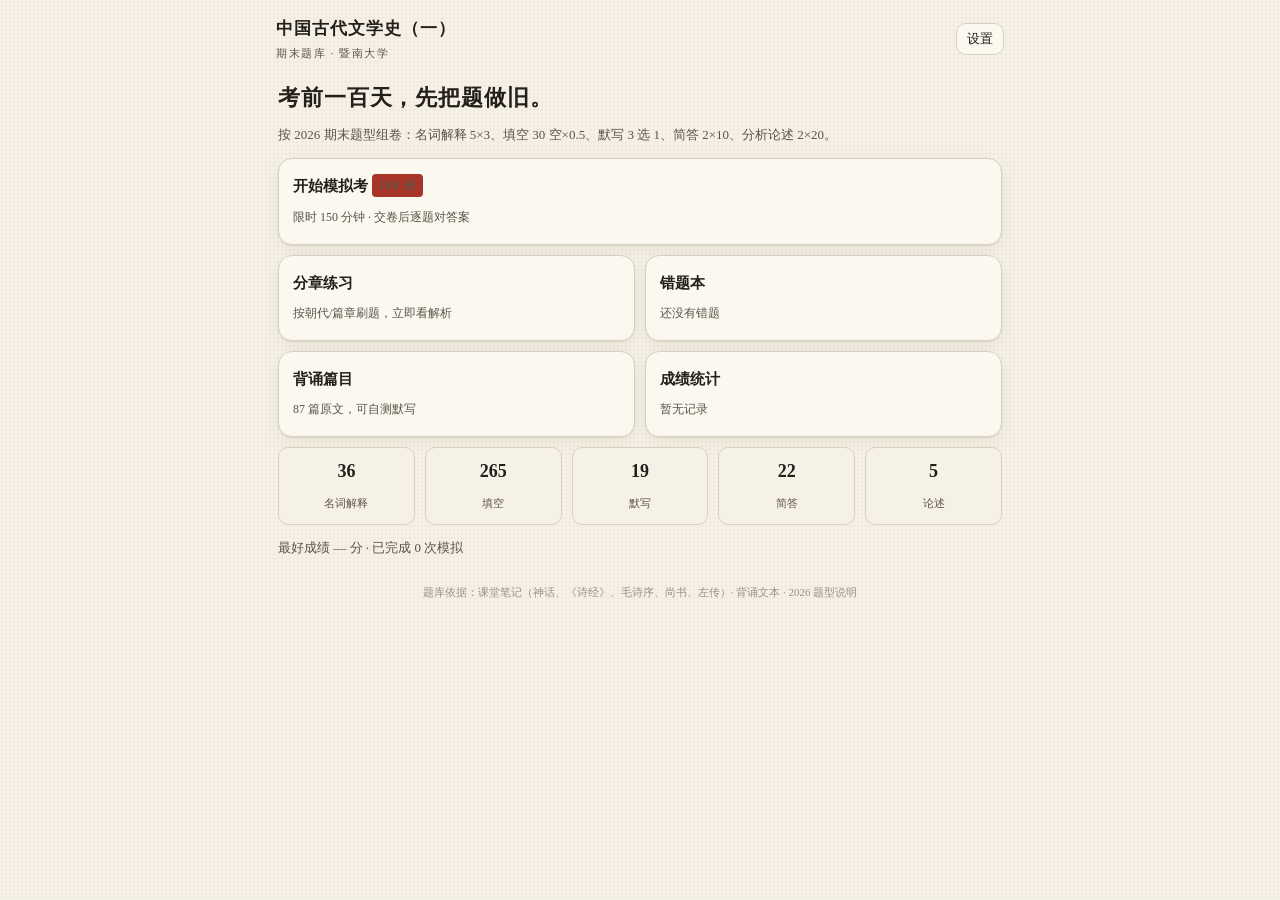
==== 单文件版.html @ 89b0d922 "题库上线：中国古代文学史（一）期末题库静态站点" ====
<!doctype html>
<html lang="zh-CN">
<head>
<meta charset="utf-8">
<meta name="viewport" content="width=device-width,initial-scale=1,viewport-fit=cover">
<title>中国古代文学史（一）· 题库（单文件版）</title>
<meta name="theme-color" content="#f6f1e6">
<meta name="description" content="中国古代文学史（一）期末模拟题库：按题型组卷、自动判分、错题本、背诵篇目。">
<style>
:root{
  --paper:#f6f1e6;
  --paper2:#fbf8f0;
  --ink:#241f1a;
  --ink2:#5b5348;
  --line:#d9cfbd;
  --red:#a8352a;
  --red2:#c9503f;
  --green:#3f6b52;
  --blue:#38566e;
  --gold:#8a6a2f;
  --shadow:0 1px 2px rgba(60,45,20,.08),0 6px 18px rgba(60,45,20,.06);
  --r:14px;
}
*{box-sizing:border-box;-webkit-tap-highlight-color:transparent}
html,body{margin:0;padding:0}
body{
  background:var(--paper);
  color:var(--ink);
  font:16px/1.75 "Noto Serif SC","Songti SC","Source Han Serif SC",STSong,SimSun,serif;
  padding-bottom:env(safe-area-inset-bottom);
}
body::before{
  content:"";position:fixed;inset:0;pointer-events:none;z-index:0;
  background-image:radial-gradient(rgba(120,95,60,.05) 1px,transparent 1px);
  background-size:4px 4px;
}
#app{position:relative;z-index:1;max-width:760px;margin:0 auto;padding:0 14px 40px}
a{color:var(--blue)}
button{font-family:inherit}

/* header */
.top{display:flex;align-items:center;gap:10px;padding:14px 2px 8px}
.brand{font-size:17px;font-weight:700;letter-spacing:.06em}
.brand small{display:block;font-weight:400;font-size:11px;color:var(--ink2);letter-spacing:.14em}
.top .sp{flex:1}
.iconbtn{border:1px solid var(--line);background:var(--paper2);color:var(--ink);border-radius:10px;padding:6px 10px;font-size:13px;cursor:pointer}

/* cards */
.card{background:var(--paper2);border:1px solid var(--line);border-radius:var(--r);padding:16px;margin:12px 0;box-shadow:var(--shadow)}
.card h3{margin:0 0 8px;font-size:15px;letter-spacing:.04em}
.muted{color:var(--ink2);font-size:13px}
.tiny{font-size:12px;color:var(--ink2)}
.seal{display:inline-block;background:var(--red);color:#fff;border-radius:4px;padding:1px 6px;font-size:11px;letter-spacing:.1em;vertical-align:2px}

/* home */
.hero{padding:8px 4px 2px}
.hero h1{font-size:22px;margin:0 0 6px;letter-spacing:.04em}
.hero p{margin:0;color:var(--ink2);font-size:13px}
.grid{display:grid;grid-template-columns:1fr 1fr;gap:10px;margin-top:12px}
.tile{background:var(--paper2);border:1px solid var(--line);border-radius:var(--r);padding:14px;cursor:pointer;box-shadow:var(--shadow);transition:transform .12s}
.tile:active{transform:scale(.98)}
.tile b{display:block;font-size:15px;margin-bottom:2px}
.tile span{font-size:12px;color:var(--ink2)}
.tile.wide{grid-column:1/-1}
.tile .big{font-size:22px;color:var(--red);font-weight:700}
.statrow{display:flex;gap:10px;margin-top:10px}
.statrow>div{flex:1;background:var(--paper);border:1px solid var(--line);border-radius:10px;padding:8px;text-align:center}
.statrow b{display:block;font-size:18px}
.statrow span{font-size:11px;color:var(--ink2)}

/* exam */
.exambar{position:sticky;top:0;z-index:20;background:rgba(246,241,230,.94);backdrop-filter:blur(6px);border-bottom:1px solid var(--line);margin:0 -14px 10px;padding:8px 14px}
.exambar .row{display:flex;align-items:center;gap:10px}
.timer{font-variant-numeric:tabular-nums;font-weight:700;color:var(--red)}
.timer.warn{animation:blink 1s infinite}
@keyframes blink{50%{opacity:.35}}
.progress{height:4px;background:var(--line);border-radius:4px;overflow:hidden;margin-top:8px}
.progress i{display:block;height:100%;background:var(--red);width:0;transition:width .3s}
.section{margin:18px 0 6px;border-top:2px solid var(--ink);padding-top:10px}
.section h2{font-size:16px;margin:0 0 2px;letter-spacing:.06em}
.section .rule{font-size:12px;color:var(--ink2)}

.q{background:var(--paper2);border:1px solid var(--line);border-radius:12px;padding:14px;margin:10px 0}
.q .qh{display:flex;gap:8px;align-items:baseline;margin-bottom:6px}
.q .no{font-weight:700;color:var(--red);font-size:13px;white-space:nowrap}
.q .stem{font-size:15px;line-height:1.9}
.q .stem p{margin:.2em 0}
input.blank{
  border:none;border-bottom:1.5px solid var(--red);background:transparent;font:inherit;
  width:7em;text-align:center;color:var(--ink);padding:0 2px;margin:0 2px;outline:none;
}
input.blank:focus{background:#fff6f2}
textarea.ans{
  width:100%;min-height:90px;border:1px solid var(--line);border-radius:10px;background:#fff;
  font:inherit;line-height:1.9;padding:10px;resize:vertical;outline:none;
}
textarea.ans:focus{border-color:var(--red)}
textarea.ans.short{min-height:56px}
.actions{display:flex;gap:8px;flex-wrap:wrap;margin-top:8px}
.btn{border:1px solid var(--line);background:var(--paper);color:var(--ink);border-radius:10px;padding:9px 14px;font-size:14px;cursor:pointer}
.btn.primary{background:var(--red);border-color:var(--red);color:#fff}
.btn.ghost{background:transparent}
.btn.small{padding:5px 10px;font-size:12.5px}
.btn:disabled{opacity:.5}
.chips{display:flex;gap:6px;flex-wrap:wrap;margin:6px 0}
.chip{border:1px solid var(--line);border-radius:20px;padding:4px 12px;font-size:13px;background:var(--paper);cursor:pointer}
.chip.on{background:var(--ink);color:var(--paper);border-color:var(--ink)}

/* feedback */
.fb{margin-top:10px;border-radius:10px;padding:10px 12px;font-size:14px;line-height:1.8}
.fb.ok{background:#eef5ee;border:1px solid #bcd4c2}
.fb.bad{background:#fbeeea;border:1px solid #e5bdb1}
.fb.info{background:#eef2f6;border:1px solid #c4d2dc}
.fb b{letter-spacing:.02em}
.diff{line-height:2;word-break:break-all}
.diff .ok{color:var(--green)}
.diff .wrong{color:#fff;background:var(--red);border-radius:3px;padding:0 2px}
.diff .miss{color:var(--red);text-decoration:underline wavy}
.diff .extra{color:var(--blue);text-decoration:line-through}
.points{list-style:none;padding:0;margin:6px 0}
.points li{display:flex;gap:8px;align-items:flex-start;padding:6px 0;border-top:1px dashed var(--line);font-size:14px}
.points li:first-child{border-top:none}
.points input{margin-top:7px;width:18px;height:18px;accent-color:var(--red)}
.points .w{margin-left:auto;color:var(--ink2);font-size:12px;white-space:nowrap}
.answer{border-left:3px solid var(--gold);background:#fdfaf2;padding:8px 12px;margin:8px 0;font-size:14px;line-height:1.9;white-space:pre-wrap}
details summary{cursor:pointer;font-size:13px;color:var(--blue);margin:6px 0}
details[open] summary{margin-bottom:4px}

/* punctuation */
.material{font-size:17px;line-height:2.4;letter-spacing:.02em}
.material .clause{white-space:pre-wrap}
.punct{
  display:inline-block;min-width:1.2em;border-bottom:1.5px solid var(--red);
  text-align:center;color:var(--red);font-weight:700;cursor:pointer;margin:0 1px;
}
.punct.empty{border-bottom-style:dashed;color:#c9bfae}
.pal{display:flex;gap:4px;flex-wrap:wrap;margin:4px 0 10px}
.pal button{border:1px solid var(--line);background:#fff;border-radius:6px;padding:3px 8px;font-size:14px;cursor:pointer}

/* result */
.score{text-align:center;padding:10px 0 4px}
.score b{font-size:44px;color:var(--red);line-height:1}
.score span{color:var(--ink2);font-size:13px}
table.bt{width:100%;border-collapse:collapse;font-size:13.5px;margin-top:6px}
table.bt th,table.bt td{padding:6px 4px;border-bottom:1px solid var(--line);text-align:left}
table.bt th{color:var(--ink2);font-weight:400;font-size:12px}
.badge{display:inline-block;border-radius:4px;padding:0 5px;font-size:11px;border:1px solid currentColor}
.badge.g{color:var(--green)}
.badge.r{color:var(--red)}
.badge.y{color:var(--gold)}

/* texts */
.search{width:100%;border:1px solid var(--line);border-radius:10px;padding:9px 12px;font:inherit;background:#fff;outline:none}
.titem{border-bottom:1px solid var(--line);padding:10px 2px;cursor:pointer}
.titem b{font-size:15px}
.titem .meta{font-size:12px;color:var(--ink2);margin-left:6px}
.tbody{white-space:pre-wrap;font-size:15px;line-height:2;padding:6px 2px 12px;color:var(--ink)}

/* misc */
.empty{text-align:center;color:var(--ink2);padding:40px 0;font-size:14px}
.foot{text-align:center;font-size:11px;color:#9a9080;padding:22px 0 8px}
.bar{display:flex;gap:8px;flex-wrap:wrap;align-items:center}
.bar .sp{flex:1}
select{font:inherit;padding:6px 8px;border-radius:8px;border:1px solid var(--line);background:#fff}
.toast{position:fixed;left:50%;bottom:24px;transform:translateX(-50%);background:rgba(36,31,26,.92);color:#fff;padding:10px 16px;border-radius:22px;font-size:13px;z-index:99;opacity:0;transition:opacity .2s;pointer-events:none}
.toast.on{opacity:1}
@media (max-width:420px){
  .grid{grid-template-columns:1fr 1fr}
  .score b{font-size:38px}
}

</style>
</head>
<body>
<div id="app"></div>
<div id="toast" class="toast"></div>
<script>
/* data/t2s.js */
window.T2S_PAIRS = '丟丢丣卯並并乗乘乹干乾干亁干亂乱亙亘亝斋亞亚亱夜亷廉亾亡佇伫佈布佔占併并來来侖仑侶侣侷局俁俣係系俔伣俠侠俥伡俬私俻备倀伥倆俩倈俫倉仓個个倐倏們们倖幸倣仿倫伦倲㑈倸睬偉伟偑㐽側侧偵侦偽伪傌㐷傑杰傖伧傘伞備备傚效傢家傭佣傯偬傳传傴伛債债傷伤傾倾僂偻僅仅僉佥僊仙働动僑侨僕仆僞伪僥侥僨偾僱雇價价儀仪儁俊儂侬億亿儈侩儉俭儌侥儎傤儐傧儔俦儕侪儘尽償偿優优儲储儷俪儸㑩儺傩儻傥儼俨兇凶兌兑兎兔兒儿兗兖兠兜內内兩两冄冉冊册冐冒冑胄冪幂冺泯凈净凍冻凜凛凢凡凱凯凴凭別别刦劫刧劫刪删刼劫剄刭則则剉锉剋克剎刹剏创剗刬剙创剛刚剝剥剮剐剳札剴剀創创剷铲剹戮劃划劄札劇剧劉刘劊刽劌刿劍剑劏㓥劑剂劒剑劚㔉効效勁劲勅敕勌倦動动務务勛勋勝胜勞劳勢势勦剿勩勚勱劢勳勋勵励勸劝勻匀匟炕匭匦匯汇匱匮匲奁匳奁區区協协卹恤卻却卽即厀膝厙厍厠厕厤历厭厌厰厂厲厉厴厣參参叄叁叢丛吒咤吚咿吳吴吶呐呂吕呌叫呪咒咊和咼呙員员哶咩唄呗唕唣唘启唚吣唸念啎忤問问啑喋啓启啗啖啞哑啟启啢唡啣衔喎㖞喚唤喪丧喫吃喬乔單单喲哟嗁啼嗆呛嗇啬嗊唝嗎吗嗚呜嗩唢嗶哔嘆叹嘍喽嘑呼嘓啯嘔呕嘖啧嘗尝嘜唛嘠嘎嘩哗嘮唠嘯啸嘰叽嘵哓嘷嗥嘸呒嘽啴噁恶噉啖噓嘘噚㖊噝咝噠哒噥哝噦哕噯嗳噲哙噴喷噸吨噹当嚀咛嚇吓嚌哜嚐尝嚕噜嚙啮嚥咽嚦呖嚨咙嚮向嚲亸嚳喾嚴严嚶嘤囀啭囁嗫囂嚣囅冁囈呓囉啰囌苏囑嘱囓啮囙因囪囱圅函圇囵國国圍围園园圓圆圖图團团坿附垜垛垻坝埡垭埰采執执堅坚堊垩堖垴堝埚堯尧報报場场塊块塋茔塏垲塒埘塗涂塚冢塟葬塢坞塤埙塲场塵尘塹堑墊垫墖塔墜坠墮堕墰坛墳坟墶垯墻墙墾垦壇坛壋垱壎埙壓压壘垒壙圹壚垆壜坛壞坏壟垄壠垅壢坜壩坝壪塆壯壮壺壶壻婿壼壸壽寿夘卯夠够夢梦夥伙夾夹奐奂奧奥奩奁奪夺奬奖奮奋奼姹妝妆妬妒妳你妷侄姉姊姍姗姙妊姦奸姪侄姸妍娛娱婁娄婣姻婦妇婬淫婭娅媍妇媧娲媯妫媰㛀媼媪媽妈媿愧嫋袅嫗妪嫰嫩嫵妩嫺娴嫻娴嫿婳嬀妫嬃媭嬈娆嬋婵嬌娇嬙嫱嬝袅嬡嫒嬤嬷嬪嫔嬭奶嬰婴嬸婶嬾懒孃娘孋㛤孌娈孫孙學学孼孽孿孪宂冗宮宫寀采寃冤寑寝寢寝實实寧宁審审寫写寬宽寳宝寵宠寶宝尅克將将專专尋寻對对導导尒尔尙尚尟鲜尠鲜尷尴屆届屍尸屓屃屛屏屜屉屢屡層层屨屦屬属屭屃岅坂岡冈峝峒峯峰峴岘島岛峽峡崍崃崑昆崗岗崙仑崢峥崬岽嵐岚嵗岁嵾㟥嶁嵝嶃崭嶄崭嶇岖嶔嵚嶗崂嶠峤嶢峣嶧峄嶨峃嶮崄嶸嵘嶺岭嶼屿嶽岳巋岿巒峦巔巅巖岩巰巯巵卮巹卺帀匝帋纸帥帅師师帬裙帳帐帶带幀帧幃帏幇帮幑徽幓㡎幗帼幘帻幙幕幚帮幟帜幣币幫帮幬帱幹干幾几庫库庻庶庽寓廁厕廂厢廄厩廈厦廎庼廐厩廕荫廚厨廝厮廟庙廠厂廡庑廢废廣广廩廪廬庐廳厅廵巡廹迫廻回弒弑弔吊弳弪張张強强彆别彈弹彌弥彎弯彔录彙汇彞彝彠彟彥彦彫雕彲彨彿佛徃往後后徑径從从徠徕徧遍復复徵征徹彻怱匆怳恍恆恒恠怪恡吝恥耻悅悦悞悮悤匆悵怅悶闷悽凄惏婪惡恶惥恿惱恼惲恽惷蠢惻恻愛爱愜惬愨悫愴怆愷恺愽博愾忾慄栗態态慍愠慘惨慙惭慚惭慟恸慣惯慤悫慪怄慫怂慮虑慳悭慴慑慶庆慺㥪慼戚慽戚慾欲憂忧憇憩憊惫憍㤭憐怜憑凭憒愦憖慭憚惮憤愤憫悯憮怃憲宪憶忆懇恳應应懌怿懍懔懞蒙懟怼懣懑懤㤽懧㤖懨恹懲惩懶懒懷怀懸悬懺忏懼惧懾慑戀恋戇戆戔戋戞戛戧戗戩戬戰战戱戯戲戏戶户戹厄扞捍抝拗拋抛拚拼挩捝挱挲挵弄挾挟捄救捨舍捫扪捱挨捲卷掃扫掄抡掆㧏掗挜掙挣掛挂採采掽碰揀拣揑捏揚扬換换揫揪揮挥揯搄揷插揹背搆构搇揿搉榷損损搖摇搗捣搤扼搥捶搨拓搯掏搵揾搶抢搾榨摃扛摑掴摜掼摟搂摯挚摳抠摶抟摺折摻掺撈捞撏挦撐撑撓挠撝㧑撟挢撡操撣掸撥拨撦扯撫抚撲扑撳揿撻挞撾挝撿捡擁拥擄掳擇择擊击擋挡擓㧟擔担擕携據据擠挤擣捣擥㧛擧举擬拟擯摈擰拧擱搁擲掷擴扩擷撷擺摆擻擞擼撸擽㧰擾扰攄摅攆撵攏拢攔拦攖撄攙搀攛撺攜携攝摄攢攒攣挛攤摊攩挡攪搅攬揽攷考敂叩敍叙敎教敓敚敗败敘叙敵敌數数敺驱斂敛斃毙斆敩斕斓斬斩斷断於于旂旗旣既旤祸旹时旾春昇升昬昏時时晉晋晝昼暈晕暉晖暘旸暢畅暫暂暱昵曄晔曆历曇昙曉晓曏向曖暧曠旷曡叠曨昽曬晒書书會会朞期朢望朧胧朮术朶朵東东杴锨枱台枴拐柵栅柺拐査查栁柳栞刊栢柏栰筏桒桑桮杯桺柳桿杆梔栀梘枧條条梟枭梲棁棄弃棊棋棖枨棗枣棟栋棡㭎棧栈棲栖棶梾椏桠椗碇椲㭏椶棕椷缄椾笺楊杨楓枫楥楦楨桢業业極极榘矩榦干榪杩榮荣榲榅榿桤構构槍枪槓杠槕桌槤梿槧椠槨椁槮椮槳桨槶椢槼椝樁桩樂乐樅枞樑梁樓楼標标樞枢樢㭤樣样樧榝樫㭴樳桪樸朴樹树樺桦樿椫橈桡橋桥橜橛機机橢椭橫横檁檩檉柽檔档檜桧檟槚檢检檣樯檮梼檯台檳槟檸柠檻槛櫃柜櫈凳櫓橹櫚榈櫛栉櫝椟櫞橼櫟栎櫥橱櫧槠櫨栌櫪枥櫫橥櫬榇櫱蘖櫳栊櫸榉櫻樱欄栏欅榉權权欏椤欒栾欖榄欝郁欞棂欵款欽钦歎叹歐欧歛敛歟欤歡欢歲岁歴历歷历歸归歿殁殀夭殘残殞殒殤殇殨㱮殫殚殭僵殮殓殯殡殰㱩殲歼殺杀殻壳殼壳毀毁毆殴毧绒毬球毿毵氂牦氈毡氊毡氌氇氣气氫氢氬氩氳氲氷冰氾泛汎泛汙污汚污決决沒没沖冲況况泝溯洩泄洶汹浹浃涇泾涖莅涗涚涼凉淒凄淚泪淛浙淥渌淨净淩凌淪沦淵渊淶涞淺浅渖沈渙涣減减渢沨渦涡測测渾浑湊凑湞浈湧涌湯汤湼涅溈沩準准溝沟溫温溮浉溳涢溼湿滄沧滅灭滌涤滎荥滙汇滛淫滬沪滯滞滲渗滷卤滸浒滻浐滾滚滿满漁渔漊溇漚沤漢汉漣涟漬渍漲涨漵溆漸渐漿浆潁颍潄漱潑泼潔洁潙沩潚㴋潛潜潤润潯浔潰溃潷滗潿涠澀涩澁涩澆浇澇涝澐沄澗涧澠渑澤泽澦滪澩泶澮浍澱淀澾㳠濁浊濃浓濄㳡濇涩濕湿濘泞濚溁濛蒙濜浕濟济濤涛濧㳔濫滥濰潍濱滨濶阔濺溅濼泺濾滤瀂澛瀅滢瀆渎瀇㲿瀉泻瀋沈瀏浏瀕濒瀘泸瀝沥瀟潇瀠潆瀦潴瀧泷瀨濑瀰弥瀲潋瀾澜灃沣灄滠灋法灑洒灕漓灘滩灝灏灠漤灡㳕灣湾灤滦灧滟灩滟災灾為为烏乌烖灾烴烃無无煉炼煑煮煒炜煗暖煙烟煢茕煥焕煩烦煬炀煱㶽熅煴熈熙熒荧熗炝熱热熲颎熾炽燁烨燄焰燈灯燉炖燒烧燙烫燜焖營营燦灿燬毁燭烛燴烩燶㶶燻熏燼烬燾焘爍烁爐炉爗烨爛烂爭争爲为爺爷爾尔牀床牆墙牋笺牎窗牐闸牓榜牕窗牘牍牠它牴抵牽牵犖荦犛牦犢犊犧牺狀状狥徇狹狭狽狈猂悍猙狰猨猿猶犹猻狲獁犸獃呆獄狱獅狮獎奖獘毙獧狷獨独獪狯獫猃獮狝獰狞獱㺍獲获獵猎獷犷獸兽獺獭獻献獼猕玀猡玅妙現现琖盏琱雕琺珐琿珲瑇玳瑋玮瑒玚瑣琐瑤瑶瑩莹瑪玛瑯琅瑲玱璉琏璡琎璢瑠璣玑璦瑷璫珰璯㻅環环璵玙璸瑸璽玺璿璇瓊琼瓏珑瓔璎瓚瓒甌瓯甎砖甕瓮甖罂甞尝產产産产甦苏甯宁畂亩畆亩畝亩畢毕畧略畫画畮亩異异畱留畵画當当疇畴疊叠疎疏疘肛疿痱痐蛔痙痉痠酸痲痳痺痹痾疴瘂痖瘉愈瘋疯瘍疡瘓痪瘖喑瘞瘗瘡疮瘧疟瘮瘆瘲疭瘺瘘瘻瘘療疗癄憔癅瘤癆痨癇痫癈废癉瘅癒愈癘疠癟瘪癡痴癢痒癤疖癥症癧疬癩癞癬癣癭瘿癮瘾癰痈癱瘫癲癫發发皁皂皐皋皚皑皜皓皰疱皷鼓皸皲皺皱盃杯盇盍盌碗盜盗盞盏盡尽監监盤盘盧卢盪荡眎视眞真眡视眥眦眾众睏困睜睁睞睐睠眷睪睾瞇眯瞖翳瞘眍瞜䁖瞞瞒瞭了瞶瞆瞼睑矁瞅矇蒙矓眬矙瞰矚瞩矯矫矽硅砲炮硃朱硜硁硤硖硨砗硯砚碕埼碩硕碪砧碭砀碸砜確确碼码碽䂵磑硙磚砖磟碌磠硵磣碜磧碛磯矶磽硗磾䃅礄硚礆硷礎础礙碍礦矿礪砺礫砾礬矾礱砻祕秘祘算祿禄禍祸禎祯禕祎禡祃禦御禪禅禮礼禰祢禱祷禿秃秈籼秊年秌秋秖只稅税稈秆稉粳稏䅉稜棱稟禀稬糯稭秸種种稱称稾稿穀谷穇䅟穌稣積积穎颖穠秾穡穑穢秽穤糯穨颓穩稳穫获穭穞穽阱窓窗窩窝窪洼窮穷窯窑窰窑窵窎窶窭窺窥窻窗竄窜竅窍竇窦竈灶竊窃竝并竢俟竪竖競竞筆笔筍笋筞策筧笕筩筒筯箸筴䇲箇个箋笺箏筝箒帚箠棰節节範范築筑篋箧篔筼篛箬篠筿篤笃篩筛篳筚簀箦簍篓簑蓑簒篡簞箪簡简簣篑簫箫簮簪簷檐簹筜簽签簾帘籃篮籌筹籐藤籔䉤籙箓籛篯籜箨籟籁籠笼籤签籩笾籪簖籬篱籮箩籲吁粃秕粧妆粵粤糉粽糝糁糞粪糧粮糰团糲粝糴籴糶粜糹纟糾纠紀纪紂纣約约紅红紆纡紇纥紈纨紉纫紋纹納纳紐纽紓纾純纯紕纰紖纼紗纱紘纮紙纸級级紛纷紜纭紝纴紡纺紥扎紬䌷紮扎細细紱绂紲绁紳绅紵纻紹绍紺绀紼绋紿绐絀绌終终絃弦組组絅䌹絆绊絎绗絏绁結结絕绝絛绦絝绔絞绞絡络絢绚給给絨绒絰绖統统絲丝絳绛絶绝絹绢綁绑綃绡綆绠綈绨綉绣綌绤綏绥綐䌼綑捆經经綜综綞缍綠绿綢绸綣绻綫线綬绶維维綯绹綰绾綱纲網网綳绷綴缀綵彩綸纶綹绺綺绮綻绽綽绰綾绫綿绵緄绲緇缁緊紧緋绯緐繁緑绿緒绪緓绬緔绱緗缃緘缄緙缂線线緜绵緝缉緞缎締缔緡缗緣缘緥褓緦缌編编緩缓緬缅緯纬緱缑緲缈練练緶缏緹缇緻致緼缊縈萦縉缙縊缢縋缒縐绉縑缣縕缊縗缞縛缚縝缜縞缟縟缛縣县縧绦縫缝縭缡縮缩縱纵縲缧縳䌸縴纤縵缦縶絷縷缕縹缥總总績绩繃绷繅缫繆缪繒缯織织繕缮繖伞繙翻繚缭繞绕繡绣繢缋繦襁繩绳繪绘繫系繭茧繮缰繯缳繰缲繳缴繸䍁繹绎繼继繽缤繾缱繿䍀纇颣纈缬纊纩續续纍累纏缠纓缨纔才纖纤纘缵纜缆缐线缽钵罃䓨罇樽罈坛罋瓮罌罂罎坛罰罚罵骂罷罢罸罚羅罗羆罴羈羁羋芈羗羌羢绒羣群羥羟羨羡義义羶膻翄翅習习翫玩翬翚翶翱翹翘翽翙耡锄耬耧耮耢聖圣聞闻聯联聰聪聲声聳耸聵聩聶聂職职聹聍聽听聾聋肅肃肎肯肐胳肧胚胷胸脃脆脅胁脇胁脈脉脗吻脛胫脣唇脩修脫脱脹胀腁胼腎肾腖胨腡脶腦脑腫肿腳脚腸肠膃腽膓肠膕腘膚肤膞䏝膠胶膩腻膽胆膾脍膿脓臈腊臉脸臋臀臍脐臏膑臕膘臘腊臙胭臚胪臝裸臟脏臠脔臢臜臥卧臨临臯皋臺台與与興兴舉举舊旧舖铺舘馆舩船艙舱艢樯艤舣艦舰艪橹艫舻艱艰艷艳芲花芻刍茘荔茲兹荊荆荳豆莊庄莖茎莢荚莧苋菫堇華华菴庵菸烟萇苌萊莱萬万萲萱萴荝萵莴葉叶葒荭葠参葤荮葦苇葯药葷荤蒐搜蒓莼蒔莳蒕蒀蒞莅蒼苍蓀荪蓆席蓋盖蓡参蓮莲蓯苁蓴莼蓽荜蔔卜蔕蒂蔘参蔞蒌蔣蒋蔥葱蔦茑蔭荫蕁荨蕆蒇蕎荞蕒荬蕓芸蕕莸蕘荛蕚萼蕢蒉蕩荡蕪芜蕭萧蕷蓣蕿萱薀蕰薈荟薊蓟薌芗薑姜薔蔷薘荙薟莶薦荐薩萨薳䓕薴苧薵䓓薹苔薺荠藍蓝藎荩藝艺藥药藪薮藭䓖藴蕴藶苈藹蔼藺蔺藼萱蘀萚蘄蕲蘆芦蘇苏蘊蕴蘋苹蘐萱蘓苏蘚藓蘞蔹蘢茏蘤花蘭兰蘺蓠蘿萝虆蔂處处虛虚虜虏號号虧亏虯虬蚘蛔蛕蛔蛺蛱蛻蜕蜆蚬蜋螂蜖蛔蜨蝶蝕蚀蝟猬蝦虾蝨虱蝯猿蝱虻蝸蜗螄蛳螎融螞蚂螡蚊螢萤螮䗖螻蝼螿螀蟁蚊蟄蛰蟇蟆蟈蝈蟎螨蟣虮蟬蝉蟯蛲蟲虫蟶蛏蟻蚁蠁蚃蠅蝇蠆虿蠍蝎蠏蟹蠐蛴蠑蝾蠒茧蠔蚝蠟蜡蠣蛎蠨蟏蠭蜂蠱蛊蠶蚕蠻蛮衂衄衆众衇脉衊蔑術术衕同衚胡衛卫衝冲衞卫衺邪袞衮袟帙袵衽裊袅裌袷裏里補补裝装裠裙裡里製制複复褌裈褘袆褭袅褲裤褳裢褸褛褻亵襃褒襇裥襉裥襍杂襏袯襖袄襝裣襠裆襤褴襪袜襬摆襯衬襲袭襴襕覇霸覈核覊羁見见覎觃規规覓觅覔觅視视覘觇覡觋覥觍覦觎覩睹親亲覬觊覯觏覲觐覷觑覺觉覽览覿觌觀观觝抵觴觞觶觯觸触訁讠訂订訃讣計计訊讯訌讧討讨訐讦訒讱訓训訕讪訖讫託托記记訛讹訝讶訟讼訢䜣訣诀訥讷訩讻訪访設设許许訴诉訶诃診诊註注証证詁诂詆诋詎讵詐诈詒诒詔诏評评詖诐詗诇詘诎詛诅詞词詠咏詡诩詢询詣诣試试詩诗詫诧詬诟詭诡詮诠詰诘話话該该詳详詵诜詶酬詼诙詿诖誄诔誅诛誆诓誇夸誌志認认誑诳誒诶誕诞誖悖誘诱誚诮語语誠诚誡诫誣诬誤误誥诰誦诵誨诲說说説说誰谁課课誶谇誹诽誼谊誾訚調调諂谄諄谆談谈諉诿請请諍诤諏诹諑诼諒谅論论諗谂諛谀諜谍諝谞諞谝諡谥諢诨諤谔諦谛諧谐諫谏諭谕諮咨諱讳諳谙諶谌諷讽諸诸諺谚諼谖諾诺謀谋謁谒謂谓謄誊謅诌謊谎謌歌謎谜謐谧謔谑謖谡謗谤謙谦謚谥講讲謝谢謠谣謡谣謨谟謫谪謬谬謭谫謳讴謹谨謾谩譁哗證证譌讹譎谲譏讥譔撰譖谮識识譙谯譚谭譜谱譟噪譫谵譭毁譯译議议譴谴護护譸诪譼䛓譽誉譾谫讀读讁谪讅谉變变讋詟讌䜩讎雠讐雠讒谗讓让讕谰讖谶讚赞讜谠讞谳讬托谘咨豈岂豎竖豐丰豓艳豔艳豬猪豶豮貍狸貓猫貙䝙貛獾貝贝貞贞貟贠負负財财貢贡貧贫貨货販贩貪贪貫贯責责貯贮貰贳貲赀貳贰貴贵貶贬買买貸贷貺贶費费貼贴貽贻貿贸賀贺賁贲賂赂賃赁賄贿賅赅資资賈贾賉恤賊贼賑赈賒赊賓宾賕赇賙赒賚赉賛赞賜赐賞赏賠赔賡赓賢贤賣卖賤贱賦赋賧赕質质賫赍賬账賭赌賰䞐賴赖賵赗賷赍賺赚賻赙購购賽赛賾赜贄贽贅赘贇赟贈赠贊赞贋赝贍赡贏赢贐赆贓赃贔赑贖赎贗赝贛赣贜赃赬赪趂趁趕赶趙赵趨趋趲趱跡迹跥跺踁胫踐践踫碰踰逾踴踊蹌跄蹏蹄蹕跸蹟迹蹠跖蹣蹒蹤踪蹧糟蹵蹴蹺跷躂跶躉趸躊踌躋跻躍跃躎䟢躑踯躒跞躓踬躕蹰躚跹躡蹑躥蹿躦躜躪躏躭耽躳躬躶裸軀躯車车軋轧軌轨軍军軑轪軒轩軔轫軛轭軟软軤轷軫轸軲轱軸轴軹轵軺轺軻轲軼轶軾轼較较輅辂輇辁輈辀載载輊轾輒辄輓挽輔辅輕轻輙辄輛辆輜辎輝辉輞辋輟辍輥辊輦辇輩辈輪轮輬辌輭软輯辑輳辏輸输輻辐輼辒輾辗輿舆轀辒轂毂轄辖轅辕轆辘轉转轍辙轎轿轔辚轟轰轡辔轢轹轤轳辠罪辢辣辤辞辦办辭辞辮辫辯辩農农辳农迴回迻移逈迥逕迳這这連连逥回逩奔逬迸週周進进遉侦遊游運运過过達达違违遙遥遜逊遞递遠远遡溯適适遯遁遲迟遶绕遷迁選选遺遗遼辽邁迈還还邇迩邊边邏逻邐逦郟郏郵邮鄆郓鄉乡鄒邹鄔邬鄖郧鄧邓鄭郑鄰邻鄲郸鄴邺鄶郐鄺邝酇酂酈郦酖鸩酧酬醃腌醆盏醕醇醖酝醜丑醞酝醟蒏醣糖醫医醬酱醯酰醱酦醻酬醼宴釀酿釁衅釃酾釅酽釋释釐厘釒钅釓钆釔钇釕钌釗钊釘钉釙钋針针釣钓釤钐釦扣釧钏釩钒釬焊釵钗釷钍釹钕釺钎釾䥺鈀钯鈁钫鈃钘鈄钭鈅钥鈈钚鈉钠鈍钝鈎钩鈐钤鈑钣鈒钑鈔钞鈕钮鈞钧鈡钟鈣钙鈥钬鈦钛鈧钪鈮铌鈰铈鈳钶鈴铃鈷钴鈸钹鈹铍鈺钰鈽钚鈾铀鈿钿鉀钾鉄铁鉅巨鉆钻鉈铊鉉铉鉋铇鉍铋鉑铂鉕钷鉗钳鉚铆鉛铅鉞钺鉢钵鉤钩鉦钲鉨鿭鉬钼鉭钽鉲锎鉳锫鉶铏鉸铰鉺铒鉻铬鉿铪銀银銃铳銅铜銍铚銑铣銓铨銖铢銘铭銚铫銛铦銜衔銠铑銣铷銥铱銦铟銨铵銩铥銪铕銫铯銬铐銱铞銲焊銳锐銷销銹锈銻锑銼锉鋁铝鋂镅鋃锒鋅锌鋇钡鋌铤鋏铗鋒锋鋙铻鋝锊鋟锓鋣铘鋤锄鋥锃鋦锔鋨锇鋩铓鋪铺鋭锐鋮铖鋯锆鋰锂鋱铽鋶锍鋸锯鋼钢錁锞錄录錆锖錇锫錈锩錏铔錐锥錒锕錕锟錘锤錙锱錚铮錛锛錟锬錠锭錡锜錢钱錦锦錨锚錩锠錫锡錮锢錯错録录錳锰錶表錸铼錼镎鍀锝鍁锨鍃锪鍅钫鍆钔鍇锴鍈锳鍊炼鍋锅鍍镀鍔锷鍘铡鍚钖鍛锻鍠锽鍤锸鍥锲鍩锘鍫锹鍬锹鍰锾鍳鉴鍵键鍶锶鍺锗鍼针鍾钟鎂镁鎄锿鎇镅鎊镑鎌镰鎔镕鎖锁鎗枪鎘镉鎚锤鎛镈鎝锝鎡镃鎢钨鎣蓥鎦镏鎧铠鎩铩鎪锼鎬镐鎭镇鎮镇鎰镒鎲镋鎳镍鎵镓鎶鿔鎸镌鎻锁鎿镎鏃镞鏇旋鏈链鏌镆鏍镙鏐镠鏑镝鏗铿鏘锵鏜镗鏝镘鏞镛鏟铲鏡镜鏢镖鏤镂鏨錾鏰镚鏵铧鏷镤鏹镪鏺䥽鏽锈鐃铙鐋铴鐐镣鐒铹鐓镦鐔镡鐘钟鐙镫鐝镢鐠镨鐥䦅鐦锎鐧锏鐨镄鐫镌鐮镰鐯䦃鐲镯鐳镭鐵铁鐶镮鐸铎鐺铛鐿镱鑀锿鑄铸鑈鿭鑊镬鑌镔鑑鉴鑒鉴鑔镲鑕锧鑚钻鑛矿鑞镴鑠铄鑣镳鑤刨鑥镥鑭镧鑰钥鑱镵鑲镶鑵罐鑷镊鑹镩鑼锣鑽钻鑾銮鑿凿钁镢钂镋钜巨锺钟镟旋長长門门閂闩閃闪閆闫閈闬閉闭開开閌闶閎闳閏闰閑闲閒闲間间閔闵閘闸閙闹閡阂閣阁閤合閥阀閧哄閨闺閩闽閫阃閬阆閭闾閱阅閲阅閶阊閹阉閻阎閼阏閽阍閾阈閿阌闃阒闆板闇暗闈闱闊阔闋阕闌阑闍阇闐阗闒阘闓闿闔阖闕阙闖闯闚窥關关闞阚闠阓闡阐闢辟闤阛闥闼阨厄阬坑陗峭陘陉陜陕陝陕陞升陣阵陰阴陳陈陸陆陻堙陽阳陿狭隂阴隄堤隉陧隊队階阶隕陨隖坞際际隣邻隨随險险隯陦隱隐隴陇隷隶隸隶隻只雋隽雖虽雙双雛雏雜杂雞鸡離离難难雲云電电霑沾霢霡霧雾霽霁靂雳靄霭靆叇靈灵靉叆靚靓靜静靝靔靦腼靨靥靭韧靱韧鞀鼗鞏巩鞝绱鞦秋鞵鞋鞽鞒韁缰韃鞑韆千韈袜韉鞯韋韦韌韧韍韨韓韩韙韪韜韬韝鞲韞韫韤袜韮韭韻韵響响頁页頂顶頃顷項项順顺頇顸須须頊顼頌颂頎颀頏颃預预頑顽頒颁頓顿頗颇領领頜颌頟额頡颉頤颐頦颏頭头頮颒頰颊頲颋頴颕頷颔頸颈頹颓頻频頼赖頽颓顆颗顇悴顋腮題题額额顎颚顏颜顒颙顓颛顔颜願愿顙颡顛颠類类顢颟顥颢顦憔顧顾顫颤顬颥顯显顰颦顱颅顳颞顴颧風风颭飐颮飑颯飒颱台颳刮颶飓颸飔颺飏颻飖颼飕飀飗飃飘飄飘飆飙飈飚飛飞飜翻飠饣飢饥飣饤飤饲飥饦飩饨飪饪飫饫飭饬飯饭飱飧飲饮飴饴飼饲飽饱飾饰飿饳餁饪餃饺餄饸餅饼餈糍餉饷養养餌饵餎饹餏饻餑饽餒馁餓饿餕馂餖饾餘余餚肴餛馄餜馃餞饯餡馅館馆餬糊餱糇餳饧餵喂餶馉餷馇餹糖餺馎餻糕餼饩餽馈餾馏餿馊饁馌饃馍饅馒饈馐饉馑饊馓饋馈饌馔饍膳饑饥饒饶饗飨饜餍饝馍饞馋饢馕馀余馬马馭驭馮冯馱驮馳驰馴驯馹驲駁驳駈驱駐驻駑驽駒驹駔驵駕驾駘骀駙驸駛驶駝驼駟驷駡骂駢骈駭骇駰骃駱骆駸骎駿骏騁骋騂骍騅骓騌骔騍骒騎骑騏骐騐验騖骛騙骗騣鬃騤骙騧䯄騫骞騭骘騮骝騰腾騶驺騷骚騸骟騾骡驀蓦驁骜驂骖驃骠驄骢驅驱驊骅驌骕驍骁驏骣驕骄驗验驘骡驚惊驛驿驟骤驢驴驤骧驥骥驦骦驪骊驫骉骯肮骽腿骾鲠髈膀髏髅髒脏體体髕髌髖髋髥髯髮发鬀剃鬆松鬉鬃鬍胡鬚须鬢鬓鬥斗鬦斗鬧闹鬨哄鬩阋鬪斗鬮阄鬰郁鬱郁鬹鬶魎魉魘魇魚鱼魛鱽魢鱾魨鲀魯鲁魴鲂魷鱿魺鲄鮁鲅鮃鲆鮊鲌鮋鲉鮍鲏鮎鲇鮐鲐鮑鲍鮒鲋鮓鲊鮚鲒鮜鲘鮝鲞鮞鲕鮣䲟鮦鲖鮪鲔鮫鲛鮭鲑鮮鲜鮳鲓鮶鲪鮺鲝鯀鲧鯁鲠鯇鲩鯉鲤鯊鲨鯒鲬鯔鲻鯕鲯鯖鲭鯗鲞鯛鲷鯝鲴鯡鲱鯢鲵鯤鲲鯧鲳鯨鲸鯪鲮鯫鲰鯰鲶鯴鲺鯷鳀鯽鲫鯿鳊鰁鳈鰂鲗鰃鳂鰆䲠鰈鲽鰉鳇鰌䲡鰍鳅鰏鲾鰐鳄鰒鳆鰓鳃鰛鳁鰜鳒鰟鳑鰠鳋鰣鲥鰥鳏鰧䲢鰨鳎鰩鳐鰭鳍鰮鳁鰱鲢鰲鳌鰳鳓鰵鳘鰷鲦鰹鲣鰺鲹鰻鳗鰼鳛鰾鳔鱂鳉鱅鳙鱈鳕鱉鳖鱒鳟鱔鳝鱖鳜鱗鳞鱘鲟鱝鲼鱟鲎鱠鲙鱣鳣鱤鳡鱧鳢鱨鲿鱭鲚鱯鳠鱷鳄鱸鲈鱺鲡鳥鸟鳧凫鳩鸠鳬凫鳲鸤鳳凤鳴鸣鳶鸢鳾䴓鴆鸩鴇鸨鴈雁鴉鸦鴒鸰鴕鸵鴛鸳鴝鸲鴞鸮鴟鸱鴣鸪鴦鸯鴨鸭鴯鸸鴰鸹鴴鸻鴷䴕鴻鸿鴿鸽鵁䴔鵂鸺鵃鸼鵐鹀鵑鹃鵒鹆鵓鹁鵜鹈鵝鹅鵞鹅鵠鹄鵡鹉鵪鹌鵬鹏鵮鹐鵯鹎鵰雕鵲鹊鵶鸦鵷鹓鵾鹍鶄䴖鶇鸫鶉鹑鶊鹒鶓鹋鶖鹙鶘鹕鶚鹗鶡鹖鶥鹛鶩鹜鶪䴗鶬鸧鶯莺鶲鹟鶴鹤鶹鹠鶺鹡鶻鹘鶼鹣鶿鹚鷀鹚鷁鹢鷂鹞鷄鸡鷈䴘鷉䴘鷊鹝鷓鹧鷖鹥鷗鸥鷙鸷鷚鹨鷥鸶鷦鹪鷫鹔鷯鹩鷰燕鷲鹫鷳鹇鷴鹇鷸鹬鷹鹰鷺鹭鷽鸴鸂㶉鸇鹯鸊䴙鸌鹱鸎莺鸏鹲鸕鸬鸘鹴鸚鹦鸛鹳鸝鹂鸞鸾鹵卤鹹咸鹺鹾鹻碱鹼碱鹽盐麗丽麥麦麩麸麪面麫面麯曲麴曲麵面麹曲麺面麼么麽么黃黄黌黉點点黨党黲黪黴霉黶黡黷黩黽黾黿鼋鼂鼌鼃蛙鼇鳌鼈鳖鼉鼍鼕冬鼴鼹齊齐齋斋齎赍齏齑齒齿齔龀齕龁齗龂齙龅齜龇齟龃齠龆齡龄齣出齦龈齧啮齪龊齬龉齲龋齶腭齷龌龍龙龎厐龐庞龑䶮龔龚龕龛龜龟';

</script>
<script>
/* data/texts.js */
window.TEXTS = [{"book":"诗经","section":"周南","title":"关雎","lines":["关关雎鸠，在河之洲。窈窕淑女，君子好逑。","参差荇菜，左右流之。窈窕淑女，寤寐求之。","求之不得，寤寐思服。悠哉悠哉，辗转反侧。","参差荇菜，左右采之。窈窕淑女，琴瑟友之。","参差荇菜，左右芼之。窈窕淑女，钟鼓乐之。"],"text":"关关雎鸠，在河之洲。窈窕淑女，君子好逑。\n参差荇菜，左右流之。窈窕淑女，寤寐求之。\n求之不得，寤寐思服。悠哉悠哉，辗转反侧。\n参差荇菜，左右采之。窈窕淑女，琴瑟友之。\n参差荇菜，左右芼之。窈窕淑女，钟鼓乐之。"},{"book":"诗经","section":"周南","title":"卷耳","lines":["采采卷耳，不盈顷筐。嗟我怀人，寘彼周行。","陟彼崔嵬，我马虺隤。我姑酌彼金罍，维以不永怀。","陟彼高冈，我马玄黄。我姑酌彼兕觥，维以不永伤。","陟彼砠矣，我马瘏矣。我仆痡矣，云何吁矣。"],"text":"采采卷耳，不盈顷筐。嗟我怀人，寘彼周行。\n陟彼崔嵬，我马虺隤。我姑酌彼金罍，维以不永怀。\n陟彼高冈，我马玄黄。我姑酌彼兕觥，维以不永伤。\n陟彼砠矣，我马瘏矣。我仆痡矣，云何吁矣。"},{"book":"诗经","section":"周南","title":"桃夭","lines":["桃之夭夭，灼灼其华。之子于归，宜其室家。","桃之夭夭，有蕡其实。之子于归，宜其家室。","桃之夭夭，其叶蓁蓁。之子于归，宜其家人。"],"text":"桃之夭夭，灼灼其华。之子于归，宜其室家。\n桃之夭夭，有蕡其实。之子于归，宜其家室。\n桃之夭夭，其叶蓁蓁。之子于归，宜其家人。"},{"book":"诗经","section":"召南","title":"鹊巢","lines":["维鹊有巢，维鸠居之。之子于归，百两御之。","维鹊有巢，维鸠方之。之子于归，百两将之。","维鹊有巢，维鸠盈之。之子于归，百两成之。"],"text":"维鹊有巢，维鸠居之。之子于归，百两御之。\n维鹊有巢，维鸠方之。之子于归，百两将之。\n维鹊有巢，维鸠盈之。之子于归，百两成之。"},{"book":"诗经","section":"召南","title":"采蘩","lines":["于以采蘩，于沼于沚。于以用之，公侯之事。","于以采蘩，于涧之中。于以用之，公侯之宫。","被之僮僮，夙夜在公。被之祁祁，薄言还归。"],"text":"于以采蘩，于沼于沚。于以用之，公侯之事。\n于以采蘩，于涧之中。于以用之，公侯之宫。\n被之僮僮，夙夜在公。被之祁祁，薄言还归。"},{"book":"诗经","section":"召南","title":"采苹","lines":["于以采苹，南涧之滨。于以采藻，于彼行潦。","于以盛之，维筐及筥。于以湘之，维锜及釜。","于以奠之，宗室牖下。谁其尸之，有齐季女。"],"text":"于以采苹，南涧之滨。于以采藻，于彼行潦。\n于以盛之，维筐及筥。于以湘之，维锜及釜。\n于以奠之，宗室牖下。谁其尸之，有齐季女。"},{"book":"诗经","section":"召南","title":"摽有梅","lines":["摽有梅，其实七兮。求我庶士，迨其吉兮。","摽有梅，其实三兮。求我庶士，迨其今兮。","摽有梅，顷筐塈之。求我庶士，迨其谓之。"],"text":"摽有梅，其实七兮。求我庶士，迨其吉兮。\n摽有梅，其实三兮。求我庶士，迨其今兮。\n摽有梅，顷筐塈之。求我庶士，迨其谓之。"},{"book":"诗经","section":"邶风","title":"静女","lines":["静女其姝，俟我于城隅。爱而不见，搔首踟蹰。","静女其娈，贻我彤管。彤管有炜，说怿女美。","自牧归荑，洵美且异。匪女之为美，美人之贻。"],"text":"静女其姝，俟我于城隅。爱而不见，搔首踟蹰。\n静女其娈，贻我彤管。彤管有炜，说怿女美。\n自牧归荑，洵美且异。匪女之为美，美人之贻。"},{"book":"诗经","section":"鄘风","title":"柏舟","lines":["泛彼柏舟，在彼中河。髧彼两髦，实维我仪。之死矢靡它。母也天只！不谅人只！","泛彼柏舟，在彼河侧。髧彼两髦，实维我特。之死矢靡慝。母也天只！不谅人只！"],"text":"泛彼柏舟，在彼中河。髧彼两髦，实维我仪。之死矢靡它。母也天只！不谅人只！\n泛彼柏舟，在彼河侧。髧彼两髦，实维我特。之死矢靡慝。母也天只！不谅人只！"},{"book":"诗经","section":"鄘风","title":"墙有茨","lines":["墙有茨，不可埽也。中冓之言，不可道也。所可道也。言之丑也。","墙有茨，不可襄也。中冓之言，不可详也。所可详也，言之长也。","墙有茨，不可束也。中冓之言，不可读也。所可读也，言之辱也。"],"text":"墙有茨，不可埽也。中冓之言，不可道也。所可道也。言之丑也。\n墙有茨，不可襄也。中冓之言，不可详也。所可详也，言之长也。\n墙有茨，不可束也。中冓之言，不可读也。所可读也，言之辱也。"},{"book":"诗经","section":"鄘风","title":"相鼠","lines":["相鼠有皮，人而无仪。人而无仪，不死何为？","相鼠有齿，人而无止。人而无止，不死何俟？","相鼠有体，人而无礼。人而无礼，胡不遄死？"],"text":"相鼠有皮，人而无仪。人而无仪，不死何为？\n相鼠有齿，人而无止。人而无止，不死何俟？\n相鼠有体，人而无礼。人而无礼，胡不遄死？"},{"book":"诗经","section":"卫风","title":"氓","lines":["氓之蚩蚩，抱布贸丝。匪来贸丝，来即我谋。送子涉淇，至于顿丘。匪我愆期，子无良媒。将子无怒，秋以为期。","乘彼垝垣，以望复关。不见复关，泣涕涟涟。既见复关，载笑载言。尔卜尔筮，体无咎言。以尔车来，以我贿迁。","桑之未落，其叶沃若。于嗟鸠兮，无食桑葚。于嗟女兮，无与士耽。士之耽兮，犹可说也。女之耽兮，不可说也。","桑之落矣，其黄而陨。自我徂尔，三岁食贫。淇水汤汤，渐车帷裳。女也不爽，士贰其行。士也罔极，二三其德。","三岁为妇，靡室劳矣。夙兴夜寐，靡有朝矣。言既遂矣，至于暴矣。兄弟不知，咥其笑矣。静言思之，躬自悼矣。","及尔偕老，老使我怨。淇则有岸，隰则有泮。总角之宴，言笑晏晏。信誓旦旦，不思其反。反是不思，亦已焉哉！"],"text":"氓之蚩蚩，抱布贸丝。匪来贸丝，来即我谋。送子涉淇，至于顿丘。匪我愆期，子无良媒。将子无怒，秋以为期。\n乘彼垝垣，以望复关。不见复关，泣涕涟涟。既见复关，载笑载言。尔卜尔筮，体无咎言。以尔车来，以我贿迁。\n桑之未落，其叶沃若。于嗟鸠兮，无食桑葚。于嗟女兮，无与士耽。士之耽兮，犹可说也。女之耽兮，不可说也。\n桑之落矣，其黄而陨。自我徂尔，三岁食贫。淇水汤汤，渐车帷裳。女也不爽，士贰其行。士也罔极，二三其德。\n三岁为妇，靡室劳矣。夙兴夜寐，靡有朝矣。言既遂矣，至于暴矣。兄弟不知，咥其笑矣。静言思之，躬自悼矣。\n及尔偕老，老使我怨。淇则有岸，隰则有泮。总角之宴，言笑晏晏。信誓旦旦，不思其反。反是不思，亦已焉哉！"},{"book":"诗经","section":"卫风","title":"木瓜","lines":["投我以木瓜，报之以琼琚。匪报也，永以为好也。","投我以木桃，报之以琼瑶。匪报也，永以为好也。","投我以木李，报之以琼玖。匪报也，永以为好也。"],"text":"投我以木瓜，报之以琼琚。匪报也，永以为好也。\n投我以木桃，报之以琼瑶。匪报也，永以为好也。\n投我以木李，报之以琼玖。匪报也，永以为好也。"},{"book":"诗经","section":"王风","title":"扬之水","lines":["扬之水，不流束薪。彼其之子，不与我戍申。怀哉怀哉，曷月予还归哉？","扬之水，不流束楚。彼其之子，不与我戍甫。怀哉怀哉，曷月予还归哉？","扬之水，不流束蒲。彼其之子，不与我戍许。怀哉怀哉，曷月予还归哉？"],"text":"扬之水，不流束薪。彼其之子，不与我戍申。怀哉怀哉，曷月予还归哉？\n扬之水，不流束楚。彼其之子，不与我戍甫。怀哉怀哉，曷月予还归哉？\n扬之水，不流束蒲。彼其之子，不与我戍许。怀哉怀哉，曷月予还归哉？"},{"book":"诗经","section":"郑风","title":"将仲子","lines":["将仲子兮，无逾我里，无折我树杞。岂敢爱之，畏我父母。仲可怀也，父母之言，亦可畏也。","将仲子兮，无逾我墙，无折我树桑。岂敢爱之，畏我诸兄。仲可怀也，诸兄之言，亦可畏也。","将仲子兮，无逾我园，无折我树檀。岂敢爱之，畏人之多言。仲可怀也，人之多言，亦可畏也。"],"text":"将仲子兮，无逾我里，无折我树杞。岂敢爱之，畏我父母。仲可怀也，父母之言，亦可畏也。\n将仲子兮，无逾我墙，无折我树桑。岂敢爱之，畏我诸兄。仲可怀也，诸兄之言，亦可畏也。\n将仲子兮，无逾我园，无折我树檀。岂敢爱之，畏人之多言。仲可怀也，人之多言，亦可畏也。"},{"book":"诗经","section":"魏风","title":"硕鼠","lines":["硕鼠硕鼠，无食我黍。三岁贯女，莫我肯顾。逝将去女，适彼乐土。乐土乐土，爰得我所。","硕鼠硕鼠，无食我麦。三岁贯女，莫我肯德。逝将去女，适彼乐国。乐国乐国，爰得我直。","硕鼠硕鼠，无食我苗。三岁贯女，莫我肯劳。逝将去女，适彼乐郊。乐郊乐郊，谁之永号。"],"text":"硕鼠硕鼠，无食我黍。三岁贯女，莫我肯顾。逝将去女，适彼乐土。乐土乐土，爰得我所。\n硕鼠硕鼠，无食我麦。三岁贯女，莫我肯德。逝将去女，适彼乐国。乐国乐国，爰得我直。\n硕鼠硕鼠，无食我苗。三岁贯女，莫我肯劳。逝将去女，适彼乐郊。乐郊乐郊，谁之永号。"},{"book":"诗经","section":"秦风","title":"无衣","lines":["岂曰无衣，与子同袍。王于兴师，修我戈矛，与子同仇。","岂曰无衣，与子同泽。王于兴师，修我矛戟，与子偕作。","岂曰无衣，与子同裳。王于兴师，修我甲兵，与子偕行。"],"text":"岂曰无衣，与子同袍。王于兴师，修我戈矛，与子同仇。\n岂曰无衣，与子同泽。王于兴师，修我矛戟，与子偕作。\n岂曰无衣，与子同裳。王于兴师，修我甲兵，与子偕行。"},{"book":"诗经","section":"曹风","title":"鸤鸠","lines":["鸤鸠在桑，其子七兮。淑人君子，其仪一兮。其仪一兮，心如结兮。","鸤鸠在桑，其子在梅。淑人君子，其带伊丝。其带伊丝，其弁伊骐。","鸤鸠在桑，其子在棘。淑人君子，其仪不忒。其仪不忒，正是四国。","鸤鸠在桑，其子在榛。淑人君子，正是国人。正是国人，胡不万年？"],"text":"鸤鸠在桑，其子七兮。淑人君子，其仪一兮。其仪一兮，心如结兮。\n鸤鸠在桑，其子在梅。淑人君子，其带伊丝。其带伊丝，其弁伊骐。\n鸤鸠在桑，其子在棘。淑人君子，其仪不忒。其仪不忒，正是四国。\n鸤鸠在桑，其子在榛。淑人君子，正是国人。正是国人，胡不万年？"},{"book":"诗经","section":"豳风","title":"七月","lines":["七月流火，九月授衣。一之日觱发，二之日栗烈。无衣无褐，何以卒岁。三之日于耜，四之日举趾。同我妇子，馌彼南亩，田畯至喜。","七月流火，九月授衣。春日载阳，有鸣仓庚。女执懿筐，遵彼微行，爰求柔桑。春日迟迟，采蘩祁祁。女心伤悲，殆及公子同归。","七月流火，八月萑苇。蚕月条桑，取彼斧斨，以伐远扬，猗彼女桑。七月鸣鵙，八月载绩。载玄载黄。我朱孔阳，为公子裳。","四月秀葽，五月鸣蜩。八月其获，十月陨萚。一之日于貉，取彼狐狸，为公子裘。二之日其同，载缵武功。言私其豵，献豜于公。","五月斯螽动股，六月莎鸡振羽。七月在野，八月在宇，九月在户，十月蟋蟀入我床下。穹窒熏鼠，塞向墐户。嗟我妇子，曰为改岁，入此室处。","六月食郁及薁，七月亨葵及菽，八月剥枣，十月获稻，为此春酒，以介眉寿。七月食瓜，八月断壶，九月叔苴，采荼薪樗，食我农夫。","九月筑场圃，十月纳禾稼。黍稷重穋，禾麻菽麦。嗟我农夫，我稼既同，上入执宫功。昼尔于茅，宵尔索绹。亟其乘屋，其始播百谷。","二之日凿冰冲冲，三之日纳于凌阴，四之日其蚤，献羔祭韭。九月肃霜，十月涤场。朋酒斯飨，曰杀羔羊。跻彼公堂，称彼兕觥，万寿无疆。"],"text":"七月流火，九月授衣。一之日觱发，二之日栗烈。无衣无褐，何以卒岁。三之日于耜，四之日举趾。同我妇子，馌彼南亩，田畯至喜。\n七月流火，九月授衣。春日载阳，有鸣仓庚。女执懿筐，遵彼微行，爰求柔桑。春日迟迟，采蘩祁祁。女心伤悲，殆及公子同归。\n七月流火，八月萑苇。蚕月条桑，取彼斧斨，以伐远扬，猗彼女桑。七月鸣鵙，八月载绩。载玄载黄。我朱孔阳，为公子裳。\n四月秀葽，五月鸣蜩。八月其获，十月陨萚。一之日于貉，取彼狐狸，为公子裘。二之日其同，载缵武功。言私其豵，献豜于公。\n五月斯螽动股，六月莎鸡振羽。七月在野，八月在宇，九月在户，十月蟋蟀入我床下。穹窒熏鼠，塞向墐户。嗟我妇子，曰为改岁，入此室处。\n六月食郁及薁，七月亨葵及菽，八月剥枣，十月获稻，为此春酒，以介眉寿。七月食瓜，八月断壶，九月叔苴，采荼薪樗，食我农夫。\n九月筑场圃，十月纳禾稼。黍稷重穋，禾麻菽麦。嗟我农夫，我稼既同，上入执宫功。昼尔于茅，宵尔索绹。亟其乘屋，其始播百谷。\n二之日凿冰冲冲，三之日纳于凌阴，四之日其蚤，献羔祭韭。九月肃霜，十月涤场。朋酒斯飨，曰杀羔羊。跻彼公堂，称彼兕觥，万寿无疆。"},{"book":"诗经","section":"小雅","title":"鹿鸣","lines":["呦呦鹿鸣，食野之苹。我有嘉宾，鼓瑟吹笙。吹笙鼓簧，承筐是将。人之好我，示我周行。","呦呦鹿鸣，食野之蒿。我有嘉宾，德音孔昭。视民不恌，君子是则是效。我有旨酒，嘉宾式燕以敖。","呦呦鹿鸣，食野之芩。我有嘉宾，鼓瑟鼓琴。鼓瑟鼓琴，和乐且湛。我有旨酒，以燕乐嘉宾之心。"],"text":"呦呦鹿鸣，食野之苹。我有嘉宾，鼓瑟吹笙。吹笙鼓簧，承筐是将。人之好我，示我周行。\n呦呦鹿鸣，食野之蒿。我有嘉宾，德音孔昭。视民不恌，君子是则是效。我有旨酒，嘉宾式燕以敖。\n呦呦鹿鸣，食野之芩。我有嘉宾，鼓瑟鼓琴。鼓瑟鼓琴，和乐且湛。我有旨酒，以燕乐嘉宾之心。"},{"book":"诗经","section":"大雅","title":"文王","lines":["文王在上，于昭于天。周虽旧邦，其命维新。有周不显，帝命不时。文王陟降，在帝左右。","亹亹文王，令闻不已。陈锡哉周，侯文王孙子。文王孙子，本支百世。凡周之士，不显亦世。","世之不显，厥犹翼翼。思皇多士，生此王国。王国克生，维周之桢。济济多士，文王以宁。","穆穆文王，于缉熙敬止。假哉天命，有商孙子。商之孙子，其丽不亿。上帝既命，侯于周服。","侯服于周，天命靡常。殷士肤敏，祼将于京。厥作祼将，常服黼冔。王之荩臣，无念尔祖。","无念尔祖，聿修厥德。永言配命，自求多福。殷之未丧师，克配上帝。宜鉴于殷，骏命不易。","命之不易，无遏尔躬。宣昭义问，有虞殷自天。上天之载，无声无臭。仪刑文王，万邦作孚。"],"text":"文王在上，于昭于天。周虽旧邦，其命维新。有周不显，帝命不时。文王陟降，在帝左右。\n亹亹文王，令闻不已。陈锡哉周，侯文王孙子。文王孙子，本支百世。凡周之士，不显亦世。\n世之不显，厥犹翼翼。思皇多士，生此王国。王国克生，维周之桢。济济多士，文王以宁。\n穆穆文王，于缉熙敬止。假哉天命，有商孙子。商之孙子，其丽不亿。上帝既命，侯于周服。\n侯服于周，天命靡常。殷士肤敏，祼将于京。厥作祼将，常服黼冔。王之荩臣，无念尔祖。\n无念尔祖，聿修厥德。永言配命，自求多福。殷之未丧师，克配上帝。宜鉴于殷，骏命不易。\n命之不易，无遏尔躬。宣昭义问，有虞殷自天。上天之载，无声无臭。仪刑文王，万邦作孚。"},{"book":"诗经","section":"商颂","title":"玄鸟","lines":["天命玄鸟，降而生商，宅殷土芒芒。古帝命武汤，正域彼四方。方命厥后，奄有九有。商之先后，受命不殆，在武丁孙子。","武丁孙子，武王靡不胜。龙旗十乘，大糦是承。邦畿千里，维民所止。肇域彼四海，四海来假，来假祁祁。景员维河。殷受命咸宜，百禄是何。"],"text":"天命玄鸟，降而生商，宅殷土芒芒。古帝命武汤，正域彼四方。方命厥后，奄有九有。商之先后，受命不殆，在武丁孙子。\n武丁孙子，武王靡不胜。龙旗十乘，大糦是承。邦畿千里，维民所止。肇域彼四海，四海来假，来假祁祁。景员维河。殷受命咸宜，百禄是何。"},{"book":"尚书·尧典（节选）","section":null,"title":"尚书·尧典（节选）","lines":["帝曰：“夔！命汝典乐，教胄子，直而温，宽而栗，刚而无虐，简而无傲。诗言志，歌永言，声依永，律和声。八音克谐，无相夺伦，神人以和。”夔曰：“于！予击石拊石，百兽率舞。”"],"text":"帝曰：“夔！命汝典乐，教胄子，直而温，宽而栗，刚而无虐，简而无傲。诗言志，歌永言，声依永，律和声。八音克谐，无相夺伦，神人以和。”夔曰：“于！予击石拊石，百兽率舞。”"},{"book":"论语","section":"学而篇第一","title":"学而篇第一","lines":["子曰：“学而时习之，不亦说乎？有朋自远方来，不亦乐乎？人不知，而不愠，不亦君子乎？”","有子曰：“其为人也孝弟，而好犯上者，鲜矣；不好犯上，而好作乱者，未之有也。君子务本，本立而道生。孝弟也者，其为仁之本与！”","子曰：“巧言令色，鲜矣仁！”","曾子曰：“吾日三省吾身——为人谋而不忠乎？与朋友交而不信乎？传不习乎？”","子曰：“君子不重，则不威；学则不固。主忠信。无友不如己者。过，则勿惮改。”","子贡曰：“贫而无谄，富而无骄，何如？”子曰：“可也；未若贫而乐，富而好礼者也。”子贡曰：“诗云：‘如切如磋，如琢如磨’，其斯之谓与？”子曰：“赐也，始可与言诗已矣，告诸往而知来者。”","子曰：“不患人之不己知，患不知人也。”"],"text":"子曰：“学而时习之，不亦说乎？有朋自远方来，不亦乐乎？人不知，而不愠，不亦君子乎？”\n有子曰：“其为人也孝弟，而好犯上者，鲜矣；不好犯上，而好作乱者，未之有也。君子务本，本立而道生。孝弟也者，其为仁之本与！”\n子曰：“巧言令色，鲜矣仁！”\n曾子曰：“吾日三省吾身——为人谋而不忠乎？与朋友交而不信乎？传不习乎？”\n子曰：“君子不重，则不威；学则不固。主忠信。无友不如己者。过，则勿惮改。”\n子贡曰：“贫而无谄，富而无骄，何如？”子曰：“可也；未若贫而乐，富而好礼者也。”子贡曰：“诗云：‘如切如磋，如琢如磨’，其斯之谓与？”子曰：“赐也，始可与言诗已矣，告诸往而知来者。”\n子曰：“不患人之不己知，患不知人也。”"},{"book":"论语","section":"为政篇第二","title":"为政篇第二","lines":["子曰：“为政以德，譬如北辰居其所而众星共之。”","子曰：“《诗》三百，一言以蔽之，曰：‘思无邪’。”","子曰：“道之以政，齐之以刑，民免而无耻；道之以德，齐之以礼，有耻且格。”","子曰：“吾十有五而至于学，三十而立，四十而不惑，五十而知天命，六十而耳顺，七十而从心所欲，不逾矩。”","子游问孝。子曰：“今之孝者，是谓能养。至于犬马，皆能有养；不敬，何以别乎？”","子曰：“视其所以，观其所由，察其所安。人焉廋哉？人焉廋哉？”","子曰：“温故而知新，可以为师矣。”","子曰：“君子不器。”","子曰：“君子周而不比，小人比而不周。”","子曰：“学而不思则罔，思而不学则殆。”","子曰：“由！诲汝知之乎！知之为知之，不知为不知，是知也。”","哀公问曰：“何为使民服？”孔子对曰：“举直错诸枉，则民服；举枉错诸直，则民不服。”"],"text":"子曰：“为政以德，譬如北辰居其所而众星共之。”\n子曰：“《诗》三百，一言以蔽之，曰：‘思无邪’。”\n子曰：“道之以政，齐之以刑，民免而无耻；道之以德，齐之以礼，有耻且格。”\n子曰：“吾十有五而至于学，三十而立，四十而不惑，五十而知天命，六十而耳顺，七十而从心所欲，不逾矩。”\n子游问孝。子曰：“今之孝者，是谓能养。至于犬马，皆能有养；不敬，何以别乎？”\n子曰：“视其所以，观其所由，察其所安。人焉廋哉？人焉廋哉？”\n子曰：“温故而知新，可以为师矣。”\n子曰：“君子不器。”\n子曰：“君子周而不比，小人比而不周。”\n子曰：“学而不思则罔，思而不学则殆。”\n子曰：“由！诲汝知之乎！知之为知之，不知为不知，是知也。”\n哀公问曰：“何为使民服？”孔子对曰：“举直错诸枉，则民服；举枉错诸直，则民不服。”"},{"book":"论语","section":"八佾篇第三","title":"八佾篇第三","lines":["孔子谓季氏，“八佾舞于庭，是可忍也，孰不可忍也？”","子曰：“人而不仁，如礼何？人而不仁，如乐何？”","子夏曰：“‘巧笑倩兮，美目盼兮，素以为绚兮。’何谓也？”子曰：“绘事后素。”曰：“礼后乎？”子曰：“起予者商也！始可与言诗已矣。”","子曰：“夏礼，吾能言之，杞不足征也；殷礼，吾能言之，宋不足征也。文献不足故也。足，则吾能征之矣。”","子曰：“周监于二代，郁郁乎文哉！吾从周。”","子曰：“《关雎》，乐而不淫，哀而不伤。”","子语鲁大师乐，曰：“乐其可知也：始作，翕如也；从之，纯如也，皦如也，绎如也，以成。”","子谓《韶》，“尽美矣，又尽善也”。谓《武》，“尽美矣，未尽善也”。"],"text":"孔子谓季氏，“八佾舞于庭，是可忍也，孰不可忍也？”\n子曰：“人而不仁，如礼何？人而不仁，如乐何？”\n子夏曰：“‘巧笑倩兮，美目盼兮，素以为绚兮。’何谓也？”子曰：“绘事后素。”曰：“礼后乎？”子曰：“起予者商也！始可与言诗已矣。”\n子曰：“夏礼，吾能言之，杞不足征也；殷礼，吾能言之，宋不足征也。文献不足故也。足，则吾能征之矣。”\n子曰：“周监于二代，郁郁乎文哉！吾从周。”\n子曰：“《关雎》，乐而不淫，哀而不伤。”\n子语鲁大师乐，曰：“乐其可知也：始作，翕如也；从之，纯如也，皦如也，绎如也，以成。”\n子谓《韶》，“尽美矣，又尽善也”。谓《武》，“尽美矣，未尽善也”。"},{"book":"论语","section":"里仁篇第四","title":"里仁篇第四","lines":["子曰：“里仁为美。择不处仁，焉得知？”","子曰：“不仁者不可以久处约，不可以长处乐。仁者安仁，知者利仁。”","子曰：“富与贵，是人之所欲也；不以其道得之，不处也。贫与贱，是人之所恶也，不以其道得之，不去也。君子去仁，恶乎成名？君子无终食之间违仁，造次必于是，颠沛必于是。”","子曰：“朝闻道，夕死可矣。”","子曰：“君子怀德，小人怀土；君子怀刑，小人怀惠。”","子曰：“不患无位，患所以立。不患莫己知，求为可知也。”","子曰：“参乎！吾道一以贯之。”曾子曰：“唯。”子出，门人问曰：“何谓也？”曾子曰：“夫子之道，忠恕而已矣。”","子曰：“君子喻于义，小人喻于利。”","子曰：“见贤思齐焉，见不贤而内自省也。”","子曰：“德不孤，必有邻。”"],"text":"子曰：“里仁为美。择不处仁，焉得知？”\n子曰：“不仁者不可以久处约，不可以长处乐。仁者安仁，知者利仁。”\n子曰：“富与贵，是人之所欲也；不以其道得之，不处也。贫与贱，是人之所恶也，不以其道得之，不去也。君子去仁，恶乎成名？君子无终食之间违仁，造次必于是，颠沛必于是。”\n子曰：“朝闻道，夕死可矣。”\n子曰：“君子怀德，小人怀土；君子怀刑，小人怀惠。”\n子曰：“不患无位，患所以立。不患莫己知，求为可知也。”\n子曰：“参乎！吾道一以贯之。”曾子曰：“唯。”子出，门人问曰：“何谓也？”曾子曰：“夫子之道，忠恕而已矣。”\n子曰：“君子喻于义，小人喻于利。”\n子曰：“见贤思齐焉，见不贤而内自省也。”\n子曰：“德不孤，必有邻。”"},{"book":"论语","section":"公冶长篇第五","title":"公冶长篇第五","lines":["子贡问曰：“赐也何如？”子曰：“女，器也。”曰：“何器也？”曰：“瑚琏也。”","子谓子贡曰：“女与回也孰愈？”对曰：“赐也何敢望回？回也闻一以知十，赐也闻一以知二。”子曰：“弗如也，吾与女弗如也。”","宰予昼寝。子曰：“朽木不可雕也，粪土之墙不可杇也；于予与何诛？”子曰：“始吾于人也，听其言而信其行；今吾于人也，听其言而观其行。于予与改是。”","子贡曰：“夫子之文章，可得而闻也；夫子之言性与天道，不可得而闻也。”","子贡问曰：“孔文子何以谓之‘文’也？”子曰：“敏而好学，不耻下问，是以谓之‘文’也。”"],"text":"子贡问曰：“赐也何如？”子曰：“女，器也。”曰：“何器也？”曰：“瑚琏也。”\n子谓子贡曰：“女与回也孰愈？”对曰：“赐也何敢望回？回也闻一以知十，赐也闻一以知二。”子曰：“弗如也，吾与女弗如也。”\n宰予昼寝。子曰：“朽木不可雕也，粪土之墙不可杇也；于予与何诛？”子曰：“始吾于人也，听其言而信其行；今吾于人也，听其言而观其行。于予与改是。”\n子贡曰：“夫子之文章，可得而闻也；夫子之言性与天道，不可得而闻也。”\n子贡问曰：“孔文子何以谓之‘文’也？”子曰：“敏而好学，不耻下问，是以谓之‘文’也。”"},{"book":"论语","section":"雍也篇第六","title":"雍也篇第六","lines":["哀公问：“弟子孰为好学？”孔子对曰：“有颜回者好学，不迁怒，不贰过。不幸短命死矣，今也则亡，未闻好学者也。”","子曰：“贤哉，回也！一箪食，一瓢饮，在陋巷，人不堪其忧，回也不改其乐。贤哉，回也！”","子谓子夏曰：“女为君子儒！无为小人儒！”","子曰：“知之者不如好之者，好之者不如乐之者。”","子曰：“中人以上，可以语上也；中人以下，不可以语上也。”","樊迟问知。子曰：“务民之义，敬鬼神而远之，可谓知矣。”问仁。曰：“仁者先难而后获，可谓仁矣。”","子曰：“知者乐水，仁者乐山。知者动，仁者静。知者乐，仁者寿。”","子曰：“君子博学于文，约之以礼，亦可以弗畔矣夫！”","子曰：“中庸之为德也，其至矣乎！民鲜久矣。”","子贡曰：“如有博施于民而济众，何如？可谓仁乎？”子曰：“何事于仁！必也圣乎！尧舜其犹病诸！夫仁者，己欲立而立人，己欲达而达人。能近取譬，可谓仁之方也已。”"],"text":"哀公问：“弟子孰为好学？”孔子对曰：“有颜回者好学，不迁怒，不贰过。不幸短命死矣，今也则亡，未闻好学者也。”\n子曰：“贤哉，回也！一箪食，一瓢饮，在陋巷，人不堪其忧，回也不改其乐。贤哉，回也！”\n子谓子夏曰：“女为君子儒！无为小人儒！”\n子曰：“知之者不如好之者，好之者不如乐之者。”\n子曰：“中人以上，可以语上也；中人以下，不可以语上也。”\n樊迟问知。子曰：“务民之义，敬鬼神而远之，可谓知矣。”问仁。曰：“仁者先难而后获，可谓仁矣。”\n子曰：“知者乐水，仁者乐山。知者动，仁者静。知者乐，仁者寿。”\n子曰：“君子博学于文，约之以礼，亦可以弗畔矣夫！”\n子曰：“中庸之为德也，其至矣乎！民鲜久矣。”\n子贡曰：“如有博施于民而济众，何如？可谓仁乎？”子曰：“何事于仁！必也圣乎！尧舜其犹病诸！夫仁者，己欲立而立人，己欲达而达人。能近取譬，可谓仁之方也已。”"},{"book":"论语","section":"述而篇第七","title":"述而篇第七","lines":["子曰：“述而不作，信而好古，窃比于我老彭。”","子曰：“默而识之，学而不厌，诲人不倦，何有于我哉？”","子曰：“志于道，据于德，依于仁，游于艺。”","子曰：“不愤不启，不悱不发。举一隅不以三隅反，则不复也。”","子在齐闻《韶》，三月不知肉味，曰：“不图为乐之至于斯也。”","子曰：“饭疏食，饮水，曲肱而枕之，乐亦在其中矣。不义而富且贵，于我如浮云。”","叶公问孔子于子路，子路不对。子曰：“女奚不曰，其为人也，发愤忘食，乐以忘忧，不知老之将至云尔。”","子不语怪，力，乱，神。","子曰：“三人行，必有我师焉：择其善者而从之，其不善者而改之。”","子以四教：文，行，忠，信。","子曰：“仁远乎哉？我欲仁，斯仁至矣。”","子曰：“文，莫吾犹人也。躬行君子，则吾未之有得。”","子曰：“君子坦荡荡，小人长戚戚。”","子温而厉，威而不猛，恭而安。"],"text":"子曰：“述而不作，信而好古，窃比于我老彭。”\n子曰：“默而识之，学而不厌，诲人不倦，何有于我哉？”\n子曰：“志于道，据于德，依于仁，游于艺。”\n子曰：“不愤不启，不悱不发。举一隅不以三隅反，则不复也。”\n子在齐闻《韶》，三月不知肉味，曰：“不图为乐之至于斯也。”\n子曰：“饭疏食，饮水，曲肱而枕之，乐亦在其中矣。不义而富且贵，于我如浮云。”\n叶公问孔子于子路，子路不对。子曰：“女奚不曰，其为人也，发愤忘食，乐以忘忧，不知老之将至云尔。”\n子不语怪，力，乱，神。\n子曰：“三人行，必有我师焉：择其善者而从之，其不善者而改之。”\n子以四教：文，行，忠，信。\n子曰：“仁远乎哉？我欲仁，斯仁至矣。”\n子曰：“文，莫吾犹人也。躬行君子，则吾未之有得。”\n子曰：“君子坦荡荡，小人长戚戚。”\n子温而厉，威而不猛，恭而安。"},{"book":"论语","section":"泰伯篇第八","title":"泰伯篇第八","lines":["子曰：“恭而无礼则劳，慎而无礼则葸，勇而无礼则乱，直而无礼则绞。君子笃于亲，则民兴于仁；故旧不遗，则民不偷。”","曾子有疾，孟敬子问之。曾子言曰：“鸟之将死，其鸣也哀；人之将死，其言也善。君子所贵乎道者三：动容貌，斯远暴慢矣；正颜色，斯近信矣；出辞气，斯远鄙倍矣。笾豆之事，则有司存。”","曾子曰：“士不可以不弘毅，任重而道远。仁以为己任，不亦重乎？死而后已，不亦远乎？”","子曰：“兴于诗，立于礼，成于乐。”","子曰：“民可使由之，不可使知之。”","子曰：“不在其位，不谋其政。”","子曰：“师挚之始，《关雎》之乱，洋洋乎盈耳哉！”","子曰：“大哉尧之为君也！巍巍乎！唯天为大，唯尧则之。荡荡忽，民无能名焉。巍巍乎其有成功也，焕乎其有文章！”"],"text":"子曰：“恭而无礼则劳，慎而无礼则葸，勇而无礼则乱，直而无礼则绞。君子笃于亲，则民兴于仁；故旧不遗，则民不偷。”\n曾子有疾，孟敬子问之。曾子言曰：“鸟之将死，其鸣也哀；人之将死，其言也善。君子所贵乎道者三：动容貌，斯远暴慢矣；正颜色，斯近信矣；出辞气，斯远鄙倍矣。笾豆之事，则有司存。”\n曾子曰：“士不可以不弘毅，任重而道远。仁以为己任，不亦重乎？死而后已，不亦远乎？”\n子曰：“兴于诗，立于礼，成于乐。”\n子曰：“民可使由之，不可使知之。”\n子曰：“不在其位，不谋其政。”\n子曰：“师挚之始，《关雎》之乱，洋洋乎盈耳哉！”\n子曰：“大哉尧之为君也！巍巍乎！唯天为大，唯尧则之。荡荡忽，民无能名焉。巍巍乎其有成功也，焕乎其有文章！”"},{"book":"论语","section":"子罕篇第九","title":"子罕篇第九","lines":["子绝四——毋意，毋必，毋固，毋我。","颜渊喟然叹曰：“仰之弥高，钻之弥坚。瞻之在前，忽焉在后。夫子循循然善诱人，博我以文，约我以礼，欲罢不能。既竭吾才，如有所立卓尔。虽欲从之，末由也已。”","子曰：“吾自卫反鲁，然后乐正，《雅》、《颂》各得其所。”","子在川上，曰：“逝者如斯夫，不舍昼夜。”","子曰：“譬如为山，未成一篑，止，吾止也。譬如平地，虽覆一篑，进，吾往也。”","子曰：“岁寒，然后知松柏之后雕也。”","子曰：“知者不惑，仁者不忧，勇者不惧。”"],"text":"子绝四——毋意，毋必，毋固，毋我。\n颜渊喟然叹曰：“仰之弥高，钻之弥坚。瞻之在前，忽焉在后。夫子循循然善诱人，博我以文，约我以礼，欲罢不能。既竭吾才，如有所立卓尔。虽欲从之，末由也已。”\n子曰：“吾自卫反鲁，然后乐正，《雅》、《颂》各得其所。”\n子在川上，曰：“逝者如斯夫，不舍昼夜。”\n子曰：“譬如为山，未成一篑，止，吾止也。譬如平地，虽覆一篑，进，吾往也。”\n子曰：“岁寒，然后知松柏之后雕也。”\n子曰：“知者不惑，仁者不忧，勇者不惧。”"},{"book":"论语","section":"乡党篇第十","title":"乡党篇第十","lines":["食不语，寝不言。","席不正，不坐。","厩焚。子退朝，曰：“伤人乎？”不问马。"],"text":"食不语，寝不言。\n席不正，不坐。\n厩焚。子退朝，曰：“伤人乎？”不问马。"},{"book":"论语","section":"先进篇第十一","title":"先进篇第十一","lines":["子曰：“先进于礼乐，野人也；后进于礼乐，君子也。如用之，则吾从先进。”","德行：颜渊，闵子骞，冉伯牛，仲弓。言语：宰我，子贡。政事：冉有，季路。文学：子游，子夏。","颜渊死，颜路请子之车以为之椁。子曰：“才不才，亦各言其子也。鲤也死，有棺而无椁。吾不徒行以为之椁。以吾从大夫之后，不可徒行也。”","颜渊死。子曰：“噫！天丧予！天丧予！”","颜渊死，子哭之恸。从者曰：“子恸矣！”曰：“有恸乎？非夫人之为恸而谁为？”","颜渊死，门人欲厚葬之。子曰：“不可。”门人厚葬之。子曰：“回也视予犹父也，予不得视犹子也。非我也，夫二三子也。”","季路问事鬼神。子曰：“未能事人，焉能事鬼？”曰：“敢问死。”曰：“未知生，焉知死？”","子贡问：“师与商也孰贤？”子曰：“师也过，商也不及。”曰：“然则师愈与？”子曰：“过犹不及。”","子路问：“闻斯行诸？”子曰：“有父兄在，如之何其闻斯行之？”冉有问：“闻斯行诸？”子曰：“闻斯行之。”公西华曰：“由也问闻斯行诸，子曰，‘有父兄在’；求也问闻斯行诸，子曰，‘闻斯行之’。赤也惑，敢问。”子曰：“求也退，故进之；由也兼人，故退之。”","子路、曾皙、冉有、公西华侍坐。子曰：“以吾一日长乎尔，毋吾以也。居则曰：‘不吾知也！’如或知尔，则何以哉？”子路率尔而对曰：“千乘之国，摄乎大国之间，加之以师旅，因之以饿馑；由也为之，比及三年，可使有勇，且知方也。”夫子哂之。“求！尔何如？”对曰：“方六七十，如五六十，求也为之。比及三年，可使足民。如其礼乐，以俟君子。”“赤！尔何如？”对曰：“非曰能之，愿学焉。宗庙之事，如会同，端章甫，愿为小相焉。”“点！尔何如？”鼓瑟希，铿尔，舍瑟而作，对曰：“异乎三子者之撰。”子曰：“何伤乎？亦各言其志也。”曰：“莫春者，春服既成，冠者五六人，童子六七人，浴乎沂，风乎舞雩，咏而归。”夫子喟然叹曰：“吾与点也！”三子者出，曾皙后。曾皙曰：“夫三子者之言何如？”子曰：“亦各言其志也已矣。”曰：“夫子何哂由也？”曰：“为国以礼，其言不让，是故哂之。”“唯求则非邦也与？”“安见方六七十如五六十而非邦也者？”“唯赤则非邦也与？”“宗庙会同，非诸侯而何？赤也为之小，孰能为之大？”"],"text":"子曰：“先进于礼乐，野人也；后进于礼乐，君子也。如用之，则吾从先进。”\n德行：颜渊，闵子骞，冉伯牛，仲弓。言语：宰我，子贡。政事：冉有，季路。文学：子游，子夏。\n颜渊死，颜路请子之车以为之椁。子曰：“才不才，亦各言其子也。鲤也死，有棺而无椁。吾不徒行以为之椁。以吾从大夫之后，不可徒行也。”\n颜渊死。子曰：“噫！天丧予！天丧予！”\n颜渊死，子哭之恸。从者曰：“子恸矣！”曰：“有恸乎？非夫人之为恸而谁为？”\n颜渊死，门人欲厚葬之。子曰：“不可。”门人厚葬之。子曰：“回也视予犹父也，予不得视犹子也。非我也，夫二三子也。”\n季路问事鬼神。子曰：“未能事人，焉能事鬼？”曰：“敢问死。”曰：“未知生，焉知死？”\n子贡问：“师与商也孰贤？”子曰：“师也过，商也不及。”曰：“然则师愈与？”子曰：“过犹不及。”\n子路问：“闻斯行诸？”子曰：“有父兄在，如之何其闻斯行之？”冉有问：“闻斯行诸？”子曰：“闻斯行之。”公西华曰：“由也问闻斯行诸，子曰，‘有父兄在’；求也问闻斯行诸，子曰，‘闻斯行之’。赤也惑，敢问。”子曰：“求也退，故进之；由也兼人，故退之。”\n子路、曾皙、冉有、公西华侍坐。子曰：“以吾一日长乎尔，毋吾以也。居则曰：‘不吾知也！’如或知尔，则何以哉？”子路率尔而对曰：“千乘之国，摄乎大国之间，加之以师旅，因之以饿馑；由也为之，比及三年，可使有勇，且知方也。”夫子哂之。“求！尔何如？”对曰：“方六七十，如五六十，求也为之。比及三年，可使足民。如其礼乐，以俟君子。”“赤！尔何如？”对曰：“非曰能之，愿学焉。宗庙之事，如会同，端章甫，愿为小相焉。”“点！尔何如？”鼓瑟希，铿尔，舍瑟而作，对曰：“异乎三子者之撰。”子曰：“何伤乎？亦各言其志也。”曰：“莫春者，春服既成，冠者五六人，童子六七人，浴乎沂，风乎舞雩，咏而归。”夫子喟然叹曰：“吾与点也！”三子者出，曾皙后。曾皙曰：“夫三子者之言何如？”子曰：“亦各言其志也已矣。”曰：“夫子何哂由也？”曰：“为国以礼，其言不让，是故哂之。”“唯求则非邦也与？”“安见方六七十如五六十而非邦也者？”“唯赤则非邦也与？”“宗庙会同，非诸侯而何？赤也为之小，孰能为之大？”"},{"book":"论语","section":"颜渊篇第十二","title":"颜渊篇第十二","lines":["颜渊问仁。子曰：“克己复礼为仁。一日克己复礼，天下归仁焉。为仁由己，而由人乎哉？”颜渊曰：“请问其目。”子曰：“非礼勿视，非礼勿听，非礼勿言，非礼勿动。”颜渊曰：“回虽不敏，请事斯语矣。”","仲弓问仁。子曰：“出门如见大宾，使民如承大祭。己所不欲，勿施于人。在邦无怨，在家无怨。”仲弓曰：“雍虽不敏，请事斯语矣。”","司马牛问仁。子曰：“仁者，其言也讱。”曰：“其言也讱，斯谓之仁已乎？”子曰：“为之难，言之得无讱乎？”","司马牛问君子。子曰：“君子不忧不惧。”曰：“不忧不惧，斯谓之君子已乎？”子曰：“内省不疚，夫何忧何惧？”","子贡问政。子曰：“足食，足兵，民信之矣。”子贡曰：“必不得已而去，于斯三者何先？”曰：“去兵。”子贡曰：“必不得已而去，于斯二者何先？”曰：“去食。自古皆有死，民无信不立。”","子张问崇德辨惑。子曰：“主忠信，徙义，崇德也。爱之欲其生，恶之欲其死。既欲其生，又欲其死，是惑也。‘诚不以富，亦祗以异’。”","子曰：“听讼，吾犹人也。必也使无讼乎！”","子曰：“君子成人之美，不成人之恶。小人反是。”","季康子问政于孔子。孔子对曰：“政者，正也。子帅以正，孰敢不正？”","季康子问政于孔子曰：“如杀无道，以就有道，何如？”孔子对曰：“子为政，焉用杀？子欲善而民善矣。君子之德风，小人之德草。草尚之风，必偃。”","樊迟问仁。子曰：“爱人。”问知。子曰：“知人。”"],"text":"颜渊问仁。子曰：“克己复礼为仁。一日克己复礼，天下归仁焉。为仁由己，而由人乎哉？”颜渊曰：“请问其目。”子曰：“非礼勿视，非礼勿听，非礼勿言，非礼勿动。”颜渊曰：“回虽不敏，请事斯语矣。”\n仲弓问仁。子曰：“出门如见大宾，使民如承大祭。己所不欲，勿施于人。在邦无怨，在家无怨。”仲弓曰：“雍虽不敏，请事斯语矣。”\n司马牛问仁。子曰：“仁者，其言也讱。”曰：“其言也讱，斯谓之仁已乎？”子曰：“为之难，言之得无讱乎？”\n司马牛问君子。子曰：“君子不忧不惧。”曰：“不忧不惧，斯谓之君子已乎？”子曰：“内省不疚，夫何忧何惧？”\n子贡问政。子曰：“足食，足兵，民信之矣。”子贡曰：“必不得已而去，于斯三者何先？”曰：“去兵。”子贡曰：“必不得已而去，于斯二者何先？”曰：“去食。自古皆有死，民无信不立。”\n子张问崇德辨惑。子曰：“主忠信，徙义，崇德也。爱之欲其生，恶之欲其死。既欲其生，又欲其死，是惑也。‘诚不以富，亦祗以异’。”\n子曰：“听讼，吾犹人也。必也使无讼乎！”\n子曰：“君子成人之美，不成人之恶。小人反是。”\n季康子问政于孔子。孔子对曰：“政者，正也。子帅以正，孰敢不正？”\n季康子问政于孔子曰：“如杀无道，以就有道，何如？”孔子对曰：“子为政，焉用杀？子欲善而民善矣。君子之德风，小人之德草。草尚之风，必偃。”\n樊迟问仁。子曰：“爱人。”问知。子曰：“知人。”"},{"book":"论语","section":"子路篇第十三","title":"子路篇第十三","lines":["子路问政。子曰：“先之劳之。”请益。曰：“无倦。”","子路曰：“卫君待子而为政，子将奚先？”子曰：“必也正名乎！”子路曰：“有是哉，子之迂也！奚其正？”子曰：“野哉，由也！君子于其所不知，盖阙如也。名不正，则言不顺；言不顺，则事不成；事不成，则礼乐不兴；礼乐不兴，则刑罚不中；刑罚不中，则民无所措手足。故君子名之必可言也，言之必可行也。君子于其言，无所苟而已矣。”","子曰：“诵《诗》三百，授之以政，不达；使于四方，不能专对；虽多，亦奚以为？”","樊迟问仁。子曰：“居处恭，执事敬，与人忠。虽之夷狄，不可弃也。”","子曰：“不得中行而与之，必也狂狷乎！狂者进取，狷者有所不为也。”","子曰：“君子泰而不骄，小人骄而不泰。”","子曰：“刚、毅、木、讷近仁。”"],"text":"子路问政。子曰：“先之劳之。”请益。曰：“无倦。”\n子路曰：“卫君待子而为政，子将奚先？”子曰：“必也正名乎！”子路曰：“有是哉，子之迂也！奚其正？”子曰：“野哉，由也！君子于其所不知，盖阙如也。名不正，则言不顺；言不顺，则事不成；事不成，则礼乐不兴；礼乐不兴，则刑罚不中；刑罚不中，则民无所措手足。故君子名之必可言也，言之必可行也。君子于其言，无所苟而已矣。”\n子曰：“诵《诗》三百，授之以政，不达；使于四方，不能专对；虽多，亦奚以为？”\n樊迟问仁。子曰：“居处恭，执事敬，与人忠。虽之夷狄，不可弃也。”\n子曰：“不得中行而与之，必也狂狷乎！狂者进取，狷者有所不为也。”\n子曰：“君子泰而不骄，小人骄而不泰。”\n子曰：“刚、毅、木、讷近仁。”"},{"book":"论语","section":"宪问篇第十四","title":"宪问篇第十四","lines":["子曰：“士而怀居，不足以为士矣。”","子曰：“贫而无怨难，富而无骄易。”","子路问成人。子曰：“若臧武仲之知，公绰之不欲，卞庄子之勇，冉求之艺，文之以礼乐，亦可以为成人矣。”曰：“今之成人者何必然？见利思义，见危授命，久要不忘平生之言，亦可以为成人矣。”","子曰：“古之学者为己，今之学者为人。”","或曰：“以德报怨，何如？”子曰：“何以报德？以直报怨，以德报德。”","子曰：“莫我知也夫！”子贡曰：“何为其莫知子也？”子曰：“不怨天，不尤人，下学而上达。知我者其天乎！”"],"text":"子曰：“士而怀居，不足以为士矣。”\n子曰：“贫而无怨难，富而无骄易。”\n子路问成人。子曰：“若臧武仲之知，公绰之不欲，卞庄子之勇，冉求之艺，文之以礼乐，亦可以为成人矣。”曰：“今之成人者何必然？见利思义，见危授命，久要不忘平生之言，亦可以为成人矣。”\n子曰：“古之学者为己，今之学者为人。”\n或曰：“以德报怨，何如？”子曰：“何以报德？以直报怨，以德报德。”\n子曰：“莫我知也夫！”子贡曰：“何为其莫知子也？”子曰：“不怨天，不尤人，下学而上达。知我者其天乎！”"},{"book":"论语","section":"卫灵公篇第十五","title":"卫灵公篇第十五","lines":["子曰：“赐也，女以予为多学而识之者与？”对曰：“然，非与？”曰：“非也，予一以贯之。”","子曰：“可与言而不与之言，失人；不可与言而与之言，失言。知者不失人，亦不失言。”","子曰：“志士仁人，无求生以害仁，有杀身以成仁。”","子贡问为仁。子曰：“工欲善其事，必先利其器。居是邦也，事其大夫之贤者，友其事之仁者。”","子曰：“人无远虑，必有近忧。”","子曰：“君子求诸己，小人求诸人。”","子曰：“君子矜而不争，群而不党。”","子曰：“君子不以言举人，不以人废言。”","子贡问曰：“有一言可以终身行之者乎？”子曰：“其恕乎！己所不欲，勿施于人。”","子曰：“人能弘道，非道弘人。”","子曰：“吾尝终日不食，终夜不寝，以思，无益，不如学也。”","子曰：“当仁，不让于师。”","子曰：“有教无类。”","子曰：“道不同，不相为谋。”"],"text":"子曰：“赐也，女以予为多学而识之者与？”对曰：“然，非与？”曰：“非也，予一以贯之。”\n子曰：“可与言而不与之言，失人；不可与言而与之言，失言。知者不失人，亦不失言。”\n子曰：“志士仁人，无求生以害仁，有杀身以成仁。”\n子贡问为仁。子曰：“工欲善其事，必先利其器。居是邦也，事其大夫之贤者，友其事之仁者。”\n子曰：“人无远虑，必有近忧。”\n子曰：“君子求诸己，小人求诸人。”\n子曰：“君子矜而不争，群而不党。”\n子曰：“君子不以言举人，不以人废言。”\n子贡问曰：“有一言可以终身行之者乎？”子曰：“其恕乎！己所不欲，勿施于人。”\n子曰：“人能弘道，非道弘人。”\n子曰：“吾尝终日不食，终夜不寝，以思，无益，不如学也。”\n子曰：“当仁，不让于师。”\n子曰：“有教无类。”\n子曰：“道不同，不相为谋。”"},{"book":"论语","section":"季氏篇第十六","title":"季氏篇第十六","lines":["孔子曰：“求！君子疾夫舍曰欲之而必为之辞。丘也闻有国有家者，不患寡而患不均，不患贫而患不安。盖均无贫，和无寡，安无倾。夫如是，故远人不服，则修文德以来之。既来之，则安之。今由与求也，相夫子，远人不服，而不能来也；邦分崩离析，而不能守也；而谋动干戈于邦内。吾恐季孙之忧，不在颛臾，而在萧墙之内也。”","孔子曰：“天下有道，则礼乐征伐自天子出；天下无道，则礼乐征伐自诸侯出。自诸侯出，盖十世希不失矣；自大夫出，五世希不失矣；陪臣执国命，三世希不失矣。天下有道，则政不在大夫。天下有道，则庶人不议。”","孔子曰：“君子有三畏：畏天命，畏大人，畏圣人之言。小人不知天命而不畏也，狎大人，辱圣人之言。”","孔子曰：“君子有九思：视思明，听思聪，色思温，貌思恭，言思忠，事思敬，疑思问，忿思难，见得思义。”","陈亢问于伯鱼曰：“子亦有异闻乎？”对曰：“未也。尝独立，鲤趋而过庭。曰：‘学诗乎？’对曰：‘未也。’‘不学诗，无以言。’”鲤退而学诗。他日，又独立，鲤趋而过庭。曰：‘学礼乎？’对曰：‘未也。’‘不学礼，无以立。’鲤退而学礼。闻斯二者。”陈亢退而喜曰：“问一得三，闻诗，闻礼，又闻君子之远其子也。”"],"text":"孔子曰：“求！君子疾夫舍曰欲之而必为之辞。丘也闻有国有家者，不患寡而患不均，不患贫而患不安。盖均无贫，和无寡，安无倾。夫如是，故远人不服，则修文德以来之。既来之，则安之。今由与求也，相夫子，远人不服，而不能来也；邦分崩离析，而不能守也；而谋动干戈于邦内。吾恐季孙之忧，不在颛臾，而在萧墙之内也。”\n孔子曰：“天下有道，则礼乐征伐自天子出；天下无道，则礼乐征伐自诸侯出。自诸侯出，盖十世希不失矣；自大夫出，五世希不失矣；陪臣执国命，三世希不失矣。天下有道，则政不在大夫。天下有道，则庶人不议。”\n孔子曰：“君子有三畏：畏天命，畏大人，畏圣人之言。小人不知天命而不畏也，狎大人，辱圣人之言。”\n孔子曰：“君子有九思：视思明，听思聪，色思温，貌思恭，言思忠，事思敬，疑思问，忿思难，见得思义。”\n陈亢问于伯鱼曰：“子亦有异闻乎？”对曰：“未也。尝独立，鲤趋而过庭。曰：‘学诗乎？’对曰：‘未也。’‘不学诗，无以言。’”鲤退而学诗。他日，又独立，鲤趋而过庭。曰：‘学礼乎？’对曰：‘未也。’‘不学礼，无以立。’鲤退而学礼。闻斯二者。”陈亢退而喜曰：“问一得三，闻诗，闻礼，又闻君子之远其子也。”"},{"book":"论语","section":"阳货篇第十七","title":"阳货篇第十七","lines":["子曰：“性相近，习相远也。”","子曰：“由也！女闻六言六蔽矣乎？”对曰：“未也。”“居！吾语女。好仁不好学，其蔽也愚；好知不好学，其蔽也荡；好信不好学，其蔽也贼；好直不好学，其蔽也绞；好勇不好学，其蔽也乱；好刚不好学，其蔽也狂。”","子曰：“小子何莫学夫诗？诗，可以兴，可以观，可以群，可以怨。迩之事父，远之事君，多识于草木鸟兽之名。”","子谓伯鱼曰：“女为《周南》、《召南》矣乎？人之不为《周南》、《召南》，其犹正墙面而立也与！”","子曰：“礼云礼云，玉帛云乎哉？乐云乐云，钟鼓云乎哉？”","子曰：“道听而涂说，德之弃也。”","子曰：“恶紫之夺朱也，恶郑声之乱雅乐也，恶利口之覆邦家者。”"],"text":"子曰：“性相近，习相远也。”\n子曰：“由也！女闻六言六蔽矣乎？”对曰：“未也。”“居！吾语女。好仁不好学，其蔽也愚；好知不好学，其蔽也荡；好信不好学，其蔽也贼；好直不好学，其蔽也绞；好勇不好学，其蔽也乱；好刚不好学，其蔽也狂。”\n子曰：“小子何莫学夫诗？诗，可以兴，可以观，可以群，可以怨。迩之事父，远之事君，多识于草木鸟兽之名。”\n子谓伯鱼曰：“女为《周南》、《召南》矣乎？人之不为《周南》、《召南》，其犹正墙面而立也与！”\n子曰：“礼云礼云，玉帛云乎哉？乐云乐云，钟鼓云乎哉？”\n子曰：“道听而涂说，德之弃也。”\n子曰：“恶紫之夺朱也，恶郑声之乱雅乐也，恶利口之覆邦家者。”"},{"book":"论语","section":"微子篇第十八","title":"微子篇第十八","lines":["夫子怃然曰：“鸟兽不可与同群，无非斯人之徒与而谁与？天下有道，丘不与易也。”"],"text":"夫子怃然曰：“鸟兽不可与同群，无非斯人之徒与而谁与？天下有道，丘不与易也。”"},{"book":"论语","section":"子张篇第十九","title":"子张篇第十九","lines":["子夏曰：“仕而优则学，学而优则仕。”","子贡曰：“君子之过也，如日月之食焉；过也，人皆见之；更也，人皆仰之。”","叔孙武叔语大夫于朝曰：“子贡贤于仲尼。”子服景伯以告子贡。子贡曰：“譬之宫墙，赐之墙也及肩，窥见室家之好。夫子之墙数仞，不得其门而入，不见宗庙之美，百官之富。得其门者或寡矣。夫子之云，不亦宜乎！”","叔孙武叔毁仲尼。子贡曰：“无以为也！仲尼不可毁也！他人之贤者，丘陵也，犹可逾也；仲尼，日月也，无得而逾焉。人虽欲自绝，其何伤于日月乎？多见其不知量也。”"],"text":"子夏曰：“仕而优则学，学而优则仕。”\n子贡曰：“君子之过也，如日月之食焉；过也，人皆见之；更也，人皆仰之。”\n叔孙武叔语大夫于朝曰：“子贡贤于仲尼。”子服景伯以告子贡。子贡曰：“譬之宫墙，赐之墙也及肩，窥见室家之好。夫子之墙数仞，不得其门而入，不见宗庙之美，百官之富。得其门者或寡矣。夫子之云，不亦宜乎！”\n叔孙武叔毁仲尼。子贡曰：“无以为也！仲尼不可毁也！他人之贤者，丘陵也，犹可逾也；仲尼，日月也，无得而逾焉。人虽欲自绝，其何伤于日月乎？多见其不知量也。”"},{"book":"论语","section":"尧曰篇第二十","title":"尧曰篇第二十","lines":["尧曰：“咨！尔舜！天之历数在尔躬，允执其中。四海困穷，天禄永终。”舜亦以命禹。"],"text":"尧曰：“咨！尔舜！天之历数在尔躬，允执其中。四海困穷，天禄永终。”舜亦以命禹。"},{"book":"孟子","section":"梁惠王上","title":"梁惠王上","lines":["孟子见梁惠王。王曰：“叟！不远千里而来，亦将有以利吾国乎？”孟子对曰：“王！何必曰利？亦有仁义而已矣。王曰：‘何以利吾国？’大夫曰：‘何以利吾家？’士庶人曰：‘何以利吾身？’上下交征利而国危矣。万乘之国，弑其君者，必千乘之家；千乘之国，弑其君者，必百乘之家。万取千焉，千取百焉，不为不多矣。苟为后义而先利，不夺不餍。未有仁而遗其亲者也，未有义而后其君者也。王亦曰仁义而已矣，何必曰利？”","齐宣王问曰：“齐桓、晋文之事可得闻乎？”","孟子对曰：“仲尼之徒无道桓文之事者，是以后世无传焉，臣未之闻也。无以，则王乎？”","曰：“德何如则可以王矣？”","曰：“保民而王，莫之能御也。”","曰：“若寡人者，可以保民乎哉？”","曰：“可。”","曰：“何由知吾可也？”","曰：“臣闻之胡龁曰，王坐于堂上，有牵牛而过堂下者，王见之，曰：‘牛何之？’对曰：‘将以衅钟。’王曰：‘舍之！吾不忍其觳觫，若无罪而就死地。’对曰：‘然则废衅钟与？’曰：‘何可废也？以羊易之！——不识有诸？’”","曰：“有之。”","曰：“是心足以王矣。百姓皆以王为爱也，臣固知王之不忍也。”","王曰：“然；诚有百姓者。齐国虽褊小，吾何爱一牛？即不忍其觳觫，若无罪而就死地，故以羊易之也。”","曰：“王无异于百姓之以王为爱也。以小易大，彼恶知之？王若隐其无罪而就死地，则牛羊何择焉？”","王笑曰：“是诚何心哉？我非爱其财而易之以羊也，宜乎百姓之谓我爱也。”","曰：“无伤也，是乃仁术也，见牛未见羊也。君子之于禽兽也，见其生，不忍见其死；闻其声，不忍食其肉。事宜君子远庖厨也。”","王说曰：“《诗》云：‘他人有心，予忖度之。’夫子之谓也。夫我乃行之，反而求之，不得吾心。夫子言之，于我心有戚戚焉。此心之所以合于王者，何也？”","曰：“有复于王者曰：‘吾力足以举百钧，而不足以举一羽；明足以察秋毫之末，而不见舆薪。’则王许之乎？”","曰：“否。”","“今恩足以及禽兽，而功不至于百姓者，独何与？然则一羽之不举，为不用力焉；舆薪之不见，为不用明焉；百姓之不见保，为不用恩焉。故王之不王，不为也，非不能也。”","曰：“不为者与不能者之形何以异？”","曰：“挟太山以超北海，语人曰：‘我不能。’是诚不能也。为长者折枝，语人曰：‘我不能。’是不为也，非不能也。故王之不王，非挟太山以超北海之类也；王之不王，是折枝之类也。”","“老吾老，以及人之老；幼吾幼，以及人之幼。天下可运于掌。诗云：‘刑于寡妻，至于兄弟，以御于家邦。’言举斯心加诸彼而已。故推恩足以保四海，不推恩无以保妻子。古之人所以大过人者，无他焉，善推其所为而已矣。今恩足以及禽兽，而功不至于百姓者，独何与？”","“权，然后知轻重；度，然后知长短。物皆然，心为甚。王请度之！”“抑王兴甲兵，危士臣，搆怨于诸侯，然后快于心与？”","王曰：“否；吾何快于是？将以求吾所大欲也。”","曰：“王之所大欲可得闻与？”","王笑而不言。","曰：“为肥甘不足于口与？轻煖不足于体与？抑为采色不足视于目与？声音不足听于耳与？便嬖不足使令于前与？王之诸臣皆足以供之，而王岂为是哉？”","曰：“否；吾不为是也。”","曰：“然则王之所大欲可知已，欲辟土地，朝秦楚，莅中国而抚四夷也。以若所为求若所欲，犹缘木而求鱼也。”","王曰：“若是其甚与？”","曰：“殆有甚焉。缘木求鱼，虽不得鱼，无后灾。以若所为求若所欲，尽心力而为之，后必有灾。”","曰：“可得闻与？”","曰：“邹人与楚人战，则王以为孰胜？”","曰：“楚人胜。”","曰：“然则小固不可以敌大，寡固不可以敌众，弱固不可以敌强。海内之地方千里者九，齐集有其一。以一服八，何以异于邹敌楚哉？葢亦反其本矣。”“今王发政施仁，使天下仕者皆欲立于王之朝，耕者皆欲耕于王之野，商贾皆欲藏于王之市，行旅皆欲出于王之涂，天下之欲疾其君者皆欲赴愬于王。其若是，孰能御之？”","王曰：“吾惛，不能进于是矣。愿夫子辅吾志，明以教我。我虽不敏，请尝试之。”","曰：“无恒产而有恒心者，惟士为能。若民，则无恒产，因无恒心。苟无恒心，放辟邪侈，无不为已。及陷于罪，然后从而刑之，是罔民也。焉有仁人在位罔民而可为也？是故明君制民之产，必使仰足以事父母，俯足以畜妻子，乐岁终身饱，凶年免于死亡；然后驱而之善，故民之从之也轻。今也制民之产，仰不足以事父母，俯不足以畜妻子；乐岁终身苦，凶年不免于死亡。此惟救死而恐不赡，奚暇治礼义哉？”","“王欲行之，则盍反其本矣：五亩之宅，树之以桑，五十者可以衣帛矣。鸡豚狗彘之畜，无失其时，七十者可以食肉矣。百亩之田，勿夺其时，八口之家可以无饥矣。谨庠序之教，申之以孝悌之义，颁白者不负载于道路矣。老者衣帛食肉，黎民不饥不寒，然而不王者，未之有也。”"],"text":"孟子见梁惠王。王曰：“叟！不远千里而来，亦将有以利吾国乎？”孟子对曰：“王！何必曰利？亦有仁义而已矣。王曰：‘何以利吾国？’大夫曰：‘何以利吾家？’士庶人曰：‘何以利吾身？’上下交征利而国危矣。万乘之国，弑其君者，必千乘之家；千乘之国，弑其君者，必百乘之家。万取千焉，千取百焉，不为不多矣。苟为后义而先利，不夺不餍。未有仁而遗其亲者也，未有义而后其君者也。王亦曰仁义而已矣，何必曰利？”\n齐宣王问曰：“齐桓、晋文之事可得闻乎？”\n孟子对曰：“仲尼之徒无道桓文之事者，是以后世无传焉，臣未之闻也。无以，则王乎？”\n曰：“德何如则可以王矣？”\n曰：“保民而王，莫之能御也。”\n曰：“若寡人者，可以保民乎哉？”\n曰：“可。”\n曰：“何由知吾可也？”\n曰：“臣闻之胡龁曰，王坐于堂上，有牵牛而过堂下者，王见之，曰：‘牛何之？’对曰：‘将以衅钟。’王曰：‘舍之！吾不忍其觳觫，若无罪而就死地。’对曰：‘然则废衅钟与？’曰：‘何可废也？以羊易之！——不识有诸？’”\n曰：“有之。”\n曰：“是心足以王矣。百姓皆以王为爱也，臣固知王之不忍也。”\n王曰：“然；诚有百姓者。齐国虽褊小，吾何爱一牛？即不忍其觳觫，若无罪而就死地，故以羊易之也。”\n曰：“王无异于百姓之以王为爱也。以小易大，彼恶知之？王若隐其无罪而就死地，则牛羊何择焉？”\n王笑曰：“是诚何心哉？我非爱其财而易之以羊也，宜乎百姓之谓我爱也。”\n曰：“无伤也，是乃仁术也，见牛未见羊也。君子之于禽兽也，见其生，不忍见其死；闻其声，不忍食其肉。事宜君子远庖厨也。”\n王说曰：“《诗》云：‘他人有心，予忖度之。’夫子之谓也。夫我乃行之，反而求之，不得吾心。夫子言之，于我心有戚戚焉。此心之所以合于王者，何也？”\n曰：“有复于王者曰：‘吾力足以举百钧，而不足以举一羽；明足以察秋毫之末，而不见舆薪。’则王许之乎？”\n曰：“否。”\n“今恩足以及禽兽，而功不至于百姓者，独何与？然则一羽之不举，为不用力焉；舆薪之不见，为不用明焉；百姓之不见保，为不用恩焉。故王之不王，不为也，非不能也。”\n曰：“不为者与不能者之形何以异？”\n曰：“挟太山以超北海，语人曰：‘我不能。’是诚不能也。为长者折枝，语人曰：‘我不能。’是不为也，非不能也。故王之不王，非挟太山以超北海之类也；王之不王，是折枝之类也。”\n“老吾老，以及人之老；幼吾幼，以及人之幼。天下可运于掌。诗云：‘刑于寡妻，至于兄弟，以御于家邦。’言举斯心加诸彼而已。故推恩足以保四海，不推恩无以保妻子。古之人所以大过人者，无他焉，善推其所为而已矣。今恩足以及禽兽，而功不至于百姓者，独何与？”\n“权，然后知轻重；度，然后知长短。物皆然，心为甚。王请度之！”“抑王兴甲兵，危士臣，搆怨于诸侯，然后快于心与？”\n王曰：“否；吾何快于是？将以求吾所大欲也。”\n曰：“王之所大欲可得闻与？”\n王笑而不言。\n曰：“为肥甘不足于口与？轻煖不足于体与？抑为采色不足视于目与？声音不足听于耳与？便嬖不足使令于前与？王之诸臣皆足以供之，而王岂为是哉？”\n曰：“否；吾不为是也。”\n曰：“然则王之所大欲可知已，欲辟土地，朝秦楚，莅中国而抚四夷也。以若所为求若所欲，犹缘木而求鱼也。”\n王曰：“若是其甚与？”\n曰：“殆有甚焉。缘木求鱼，虽不得鱼，无后灾。以若所为求若所欲，尽心力而为之，后必有灾。”\n曰：“可得闻与？”\n曰：“邹人与楚人战，则王以为孰胜？”\n曰：“楚人胜。”\n曰：“然则小固不可以敌大，寡固不可以敌众，弱固不可以敌强。海内之地方千里者九，齐集有其一。以一服八，何以异于邹敌楚哉？葢亦反其本矣。”“今王发政施仁，使天下仕者皆欲立于王之朝，耕者皆欲耕于王之野，商贾皆欲藏于王之市，行旅皆欲出于王之涂，天下之欲疾其君者皆欲赴愬于王。其若是，孰能御之？”\n王曰：“吾惛，不能进于是矣。愿夫子辅吾志，明以教我。我虽不敏，请尝试之。”\n曰：“无恒产而有恒心者，惟士为能。若民，则无恒产，因无恒心。苟无恒心，放辟邪侈，无不为已。及陷于罪，然后从而刑之，是罔民也。焉有仁人在位罔民而可为也？是故明君制民之产，必使仰足以事父母，俯足以畜妻子，乐岁终身饱，凶年免于死亡；然后驱而之善，故民之从之也轻。今也制民之产，仰不足以事父母，俯不足以畜妻子；乐岁终身苦，凶年不免于死亡。此惟救死而恐不赡，奚暇治礼义哉？”\n“王欲行之，则盍反其本矣：五亩之宅，树之以桑，五十者可以衣帛矣。鸡豚狗彘之畜，无失其时，七十者可以食肉矣。百亩之田，勿夺其时，八口之家可以无饥矣。谨庠序之教，申之以孝悌之义，颁白者不负载于道路矣。老者衣帛食肉，黎民不饥不寒，然而不王者，未之有也。”"},{"book":"孟子","section":"梁惠王下","title":"梁惠王下","lines":["齐宣王问曰：“汤放桀，武王伐纣，有诸？”","孟子对曰：“于传有之。”","曰：“臣弑其君，可乎？”","曰：“贼仁者谓之‘贼’，贼义者谓之‘残’。残贱之人谓之‘一夫’。闻诛一夫纣矣，未闻弑君也。”"],"text":"齐宣王问曰：“汤放桀，武王伐纣，有诸？”\n孟子对曰：“于传有之。”\n曰：“臣弑其君，可乎？”\n曰：“贼仁者谓之‘贼’，贼义者谓之‘残’。残贱之人谓之‘一夫’。闻诛一夫纣矣，未闻弑君也。”"},{"book":"孟子","section":"公孙丑上","title":"公孙丑上","lines":["公孙丑问曰：“夫子当路于齐，管仲、晏子之功，可复许乎？”","孟子曰：“子诚齐人也，知管仲、晏子而已矣。或问乎曾西曰：‘吾子与子路孰贤？’曾西蹵然曰：‘吾先子之所畏也。’曰：‘然则吾子与管仲孰贤？’曾西艴然不悦，曰：‘尔何比于管仲？管仲得君如彼其专也，行乎国政如彼其久也，然功烈如彼其卑也；尔何曾比予于是？’”曰：“管仲，曾西之所不为也，而子为我愿之乎？”","曰：“管仲以其君霸，晏子以其君显。管仲、晏子犹不足为与？”","曰：“以齐王，由反手也。”","曰：“若是，则弟子之惑滋甚。且以文王之德，百年而后崩，犹未洽于天下；武王、周公继之，然后大行。今言王若易然，则文王不足法与？”","曰：“文王何可当也？由汤至于武丁，圣贤之君六七作，天下归殷久矣，久则难变也。武丁朝诸侯，有天下，犹运之掌也。纣之去武丁未久也，其故家遗俗，流风善政，犹有存者；又有微子、微仲、王子比干、箕子、胶鬲——皆贤人也——相与辅相之，故久而后失之也。尺地，莫非其有也；一民，莫非其臣也；然文王犹方百里起，是以难也。齐人有言曰：‘虽有智慧，不如乘势；虽有镃基，不如待时。’今时则易然也：夏后、殷、周之盛，地未有过千里者也，而齐有其地也；鸡鸣狗吠相闻，而达乎四境，而齐有其民矣。地不改辟矣，民不改聚矣，行仁政而王，莫之能御也。且王者之不作，未有疏于此时者也；民之憔悴于虐政，未有甚于此时者也。饥者易为食，渴者易为饮。孔子曰：‘德之流行，速于置邮而传命。’当今之时，万乘之国行仁政，民之悦之，犹解倒悬也。故事半古之人，功必倍之，惟此时为然。”","（公孙丑）曰：“敢问夫子之不动心与告子之不动心，可得闻与？”","“告子曰：‘不得于言，勿求于心；不得于心，勿求于气。’不得于心，勿求于气，可；不得于言，勿求于心，不可。夫志，气之帅也；气，体之充也。夫志至焉，气次焉，故曰：‘持其志，无暴其气。’”","“既曰：‘志至焉，气次焉。’又曰：‘持其志，无暴其气’者，何也？”","曰：“志壹则动气，气壹则动志也，今夫蹶者趋者，是气也，而反动其心。”","“敢问夫子恶乎长？”","曰：“我知言，我善养吾浩然之气。”","“敢问何谓浩然之气？”","曰：“难言也。其为气也，至大至刚，以直养而无害，则塞于天地之间。其为气也，配义与道；无是，馁也。是集义所生者，非义袭而取之也。行有不慊于心，则馁矣。我故曰，告子未尝知义，以其外之也。必有事焉，而勿正，心勿忘，勿助长也。无若宋人然：宋人有闵其苗之不长而揠之者，茫茫然归，谓其人曰：‘今日病矣！予助苗长矣！’其子趋而往视之，苗则槁矣。天下之不助苗长者寡矣。以为无益而舍之者，不耘苗者也；助之长者，揠苗者也——非徒无益，而又害之。”","“何谓知言？”","曰：“诐辞知其所蔽，淫辞知其所陷，邪辞知其所离，遁辞知其所穷——生于其心，害于其政；发于其政，害于其事。圣人复起，必从吾言矣。”","孟子曰：“人皆有不忍人之心。先王有不忍人之心，斯有不忍人之政矣。以不忍人之心，行不忍人之政，治天下可运之掌上。所以谓人皆有不忍人之心者，今人乍见孺子将入予井，皆有怵惕恻隐之心——非所以内交于孺子之父母也，非说要誉于乡党朋友也，非恶其声而然也。由是观之，无恻隐之心，非人也；无羞恶之心，非人也；无辞让之心，非人也；无是非之心，非人也。恻隐之心，仁之端也；羞恶之心，义之端也；辞让之心，礼之端也；是非之心，智之端也。人之有是四端也，犹其有四体也。有是四端而自谓不能者，自贼者也；谓其君不能者，贼其君者也。凡有四端于我者，知皆扩而充之矣，若火之始然，泉之始达。苟能充之，足以保四海；苟不充之，不足以事父母。”"],"text":"公孙丑问曰：“夫子当路于齐，管仲、晏子之功，可复许乎？”\n孟子曰：“子诚齐人也，知管仲、晏子而已矣。或问乎曾西曰：‘吾子与子路孰贤？’曾西蹵然曰：‘吾先子之所畏也。’曰：‘然则吾子与管仲孰贤？’曾西艴然不悦，曰：‘尔何比于管仲？管仲得君如彼其专也，行乎国政如彼其久也，然功烈如彼其卑也；尔何曾比予于是？’”曰：“管仲，曾西之所不为也，而子为我愿之乎？”\n曰：“管仲以其君霸，晏子以其君显。管仲、晏子犹不足为与？”\n曰：“以齐王，由反手也。”\n曰：“若是，则弟子之惑滋甚。且以文王之德，百年而后崩，犹未洽于天下；武王、周公继之，然后大行。今言王若易然，则文王不足法与？”\n曰：“文王何可当也？由汤至于武丁，圣贤之君六七作，天下归殷久矣，久则难变也。武丁朝诸侯，有天下，犹运之掌也。纣之去武丁未久也，其故家遗俗，流风善政，犹有存者；又有微子、微仲、王子比干、箕子、胶鬲——皆贤人也——相与辅相之，故久而后失之也。尺地，莫非其有也；一民，莫非其臣也；然文王犹方百里起，是以难也。齐人有言曰：‘虽有智慧，不如乘势；虽有镃基，不如待时。’今时则易然也：夏后、殷、周之盛，地未有过千里者也，而齐有其地也；鸡鸣狗吠相闻，而达乎四境，而齐有其民矣。地不改辟矣，民不改聚矣，行仁政而王，莫之能御也。且王者之不作，未有疏于此时者也；民之憔悴于虐政，未有甚于此时者也。饥者易为食，渴者易为饮。孔子曰：‘德之流行，速于置邮而传命。’当今之时，万乘之国行仁政，民之悦之，犹解倒悬也。故事半古之人，功必倍之，惟此时为然。”\n（公孙丑）曰：“敢问夫子之不动心与告子之不动心，可得闻与？”\n“告子曰：‘不得于言，勿求于心；不得于心，勿求于气。’不得于心，勿求于气，可；不得于言，勿求于心，不可。夫志，气之帅也；气，体之充也。夫志至焉，气次焉，故曰：‘持其志，无暴其气。’”\n“既曰：‘志至焉，气次焉。’又曰：‘持其志，无暴其气’者，何也？”\n曰：“志壹则动气，气壹则动志也，今夫蹶者趋者，是气也，而反动其心。”\n“敢问夫子恶乎长？”\n曰：“我知言，我善养吾浩然之气。”\n“敢问何谓浩然之气？”\n曰：“难言也。其为气也，至大至刚，以直养而无害，则塞于天地之间。其为气也，配义与道；无是，馁也。是集义所生者，非义袭而取之也。行有不慊于心，则馁矣。我故曰，告子未尝知义，以其外之也。必有事焉，而勿正，心勿忘，勿助长也。无若宋人然：宋人有闵其苗之不长而揠之者，茫茫然归，谓其人曰：‘今日病矣！予助苗长矣！’其子趋而往视之，苗则槁矣。天下之不助苗长者寡矣。以为无益而舍之者，不耘苗者也；助之长者，揠苗者也——非徒无益，而又害之。”\n“何谓知言？”\n曰：“诐辞知其所蔽，淫辞知其所陷，邪辞知其所离，遁辞知其所穷——生于其心，害于其政；发于其政，害于其事。圣人复起，必从吾言矣。”\n孟子曰：“人皆有不忍人之心。先王有不忍人之心，斯有不忍人之政矣。以不忍人之心，行不忍人之政，治天下可运之掌上。所以谓人皆有不忍人之心者，今人乍见孺子将入予井，皆有怵惕恻隐之心——非所以内交于孺子之父母也，非说要誉于乡党朋友也，非恶其声而然也。由是观之，无恻隐之心，非人也；无羞恶之心，非人也；无辞让之心，非人也；无是非之心，非人也。恻隐之心，仁之端也；羞恶之心，义之端也；辞让之心，礼之端也；是非之心，智之端也。人之有是四端也，犹其有四体也。有是四端而自谓不能者，自贼者也；谓其君不能者，贼其君者也。凡有四端于我者，知皆扩而充之矣，若火之始然，泉之始达。苟能充之，足以保四海；苟不充之，不足以事父母。”"},{"book":"孟子","section":"滕文公下","title":"滕文公下","lines":["景春曰：“公孙衍、张仪岂不诚大丈夫哉？一怒而诸侯惧，安居而天下熄。”","孟子曰：“是焉得为大丈夫乎？子未学礼乎？丈夫之冠也，父命之；女子之嫁也，母命之，往送之门，戒之曰：‘往之女家，必敬必戒，无违夫子！’以顺为正者，妾妇之道也。居天下之广居，立天下之正位，行天下之大道；得志，与民由之；不得志，独行其道。富贵不能淫，贫贱不能移，威武不能屈，此之谓大丈夫。”"],"text":"景春曰：“公孙衍、张仪岂不诚大丈夫哉？一怒而诸侯惧，安居而天下熄。”\n孟子曰：“是焉得为大丈夫乎？子未学礼乎？丈夫之冠也，父命之；女子之嫁也，母命之，往送之门，戒之曰：‘往之女家，必敬必戒，无违夫子！’以顺为正者，妾妇之道也。居天下之广居，立天下之正位，行天下之大道；得志，与民由之；不得志，独行其道。富贵不能淫，贫贱不能移，威武不能屈，此之谓大丈夫。”"},{"book":"孟子","section":"离娄上","title":"离娄上","lines":["孟子曰：“爱人不亲，反其仁；治人不治，反其智；礼人不答，反其敬——行有不得者皆反求诸己，其身正而天下归之。《诗》云：‘永言配命，自求多福。’”"],"text":"孟子曰：“爱人不亲，反其仁；治人不治，反其智；礼人不答，反其敬——行有不得者皆反求诸己，其身正而天下归之。《诗》云：‘永言配命，自求多福。’”"},{"book":"孟子","section":"离娄下","title":"离娄下","lines":["孟子曰：“大人者，不失其赤子之心者也。”","孟子曰：“王者之迹熄而《诗》亡，《诗》亡然后《春秋》作。晋之《乘》，楚之《梼杌》，鲁之《春秋》，一也：其事齐桓、晋文，其文则史。孔子曰：‘其义则丘窃取之矣。’”"],"text":"孟子曰：“大人者，不失其赤子之心者也。”\n孟子曰：“王者之迹熄而《诗》亡，《诗》亡然后《春秋》作。晋之《乘》，楚之《梼杌》，鲁之《春秋》，一也：其事齐桓、晋文，其文则史。孔子曰：‘其义则丘窃取之矣。’”"},{"book":"孟子","section":"万章下","title":"万章下","lines":["孟子曰：“伯夷，圣之清者也；伊尹，圣之任者也；柳下惠，圣之和者也；孔子，圣之时者也。孔子之谓集大成。集大成也者，金声而玉振之也。金声也者，始条理也；玉振之也者，终条理也。始条理者，智之事也；终条理者，圣之事也。智，譬则巧也；圣，譬则力也。由射于百步之外也，其至，尔力也；其中，非尔力也。”"],"text":"孟子曰：“伯夷，圣之清者也；伊尹，圣之任者也；柳下惠，圣之和者也；孔子，圣之时者也。孔子之谓集大成。集大成也者，金声而玉振之也。金声也者，始条理也；玉振之也者，终条理也。始条理者，智之事也；终条理者，圣之事也。智，譬则巧也；圣，譬则力也。由射于百步之外也，其至，尔力也；其中，非尔力也。”"},{"book":"孟子","section":"告子上","title":"告子上","lines":["告子曰：“性犹湍水也，决诸东方则东流，决诸西方则西流。人性无分于善不善也，犹水之无分于西东也。”","孟子曰：“水信无分于东西，无分于上下乎？人性之善也，犹水之就下也。人无有不善，水无有不下。今夫水，搏而跃之，可使过颡；激而行之，可使在山。是岂水之性哉？其势则然也。人之可使为不善，其性亦犹是也。”","孟子曰：“……恻隐之心，人皆有之；羞恶之心，人皆有之；恭敬之心，人皆有之；是非之心，人皆有之；恻隐之心，仁也；羞恶之心，义也；恭敬之心，礼也；是非之心，智也。仁义礼智，非由外铄我也，我固有之也，弗思耳矣。”","孟子曰：“仁，人心也；义，人路也。舍其路而弗由，放其心而不知求，哀哉！人有鸡犬放，则知求之；有放心而不知求。学问之道无他，求其放心而已矣。”","公都子问曰：“钧是人也，或为大人，或为小人，何也？”","孟子曰：“从其大体为大人，从其小体为小人。”","曰：“钧是人也，或从其大体，或从其小体，何也？”","曰：“耳目之官不思，而蔽于物。物交物，则引之而已矣。心之官则思，思则得之，不思则不得也。此天之所与我者。先立乎其大者，则其小者不能夺也。此为大人而已矣。”"],"text":"告子曰：“性犹湍水也，决诸东方则东流，决诸西方则西流。人性无分于善不善也，犹水之无分于西东也。”\n孟子曰：“水信无分于东西，无分于上下乎？人性之善也，犹水之就下也。人无有不善，水无有不下。今夫水，搏而跃之，可使过颡；激而行之，可使在山。是岂水之性哉？其势则然也。人之可使为不善，其性亦犹是也。”\n孟子曰：“……恻隐之心，人皆有之；羞恶之心，人皆有之；恭敬之心，人皆有之；是非之心，人皆有之；恻隐之心，仁也；羞恶之心，义也；恭敬之心，礼也；是非之心，智也。仁义礼智，非由外铄我也，我固有之也，弗思耳矣。”\n孟子曰：“仁，人心也；义，人路也。舍其路而弗由，放其心而不知求，哀哉！人有鸡犬放，则知求之；有放心而不知求。学问之道无他，求其放心而已矣。”\n公都子问曰：“钧是人也，或为大人，或为小人，何也？”\n孟子曰：“从其大体为大人，从其小体为小人。”\n曰：“钧是人也，或从其大体，或从其小体，何也？”\n曰：“耳目之官不思，而蔽于物。物交物，则引之而已矣。心之官则思，思则得之，不思则不得也。此天之所与我者。先立乎其大者，则其小者不能夺也。此为大人而已矣。”"},{"book":"孟子","section":"尽心上","title":"尽心上","lines":["孟子曰：“尽其心者，知其性也。知其性，则知天矣。存其心，养其性，所以事天也。殀寿不二，修身以佚之，所以立命也。”","孟子曰：“万物皆备于我矣。反身而诚，乐莫大焉。强恕而行，求仁莫近焉。”","孟子曰：“仁言不如仁声之入人深也，善政不如善教之得民也。善政，民畏之；善教，民爱之。善政得民财，善教得民心。”","孟子曰：“人之所不学而能者，其良能也；所不虑而知者，其良知也。孩提之童无不知爱其亲者，及其长也，无不知敬其兄也。亲亲，仁也；敬长，义也；无他，达之天下也。”","孟子曰：“天下有道，以道殉身；天下无道，以身殉道；未闻以道殉乎人者也。”"],"text":"孟子曰：“尽其心者，知其性也。知其性，则知天矣。存其心，养其性，所以事天也。殀寿不二，修身以佚之，所以立命也。”\n孟子曰：“万物皆备于我矣。反身而诚，乐莫大焉。强恕而行，求仁莫近焉。”\n孟子曰：“仁言不如仁声之入人深也，善政不如善教之得民也。善政，民畏之；善教，民爱之。善政得民财，善教得民心。”\n孟子曰：“人之所不学而能者，其良能也；所不虑而知者，其良知也。孩提之童无不知爱其亲者，及其长也，无不知敬其兄也。亲亲，仁也；敬长，义也；无他，达之天下也。”\n孟子曰：“天下有道，以道殉身；天下无道，以身殉道；未闻以道殉乎人者也。”"},{"book":"孟子","section":"尽心下","title":"尽心下","lines":["孟子曰：“民为贵，社稷次之，君为轻。是故得乎丘民而为天子，得乎天子为诸侯，得乎诸侯为大夫。诸侯危社稷，则变置。牺牲既成，粢盛既絜，祭祀以时，然而旱干水溢，则变置社稷。”","孟子曰：“贤者以其昭昭使人昭昭，今以其昏昏使人昭昭。”","孟子曰：“口之于味也，目之于色也，耳之于声也，鼻之于臭也，四肢之于安佚也，性也，有命焉，君子不谓性也。仁之于父子也，义之于君臣也，礼之于宾主也，智之于贤者也，圣人之于天道也，命也，有性焉，君子不谓命也。”"],"text":"孟子曰：“民为贵，社稷次之，君为轻。是故得乎丘民而为天子，得乎天子为诸侯，得乎诸侯为大夫。诸侯危社稷，则变置。牺牲既成，粢盛既絜，祭祀以时，然而旱干水溢，则变置社稷。”\n孟子曰：“贤者以其昭昭使人昭昭，今以其昏昏使人昭昭。”\n孟子曰：“口之于味也，目之于色也，耳之于声也，鼻之于臭也，四肢之于安佚也，性也，有命焉，君子不谓性也。仁之于父子也，义之于君臣也，礼之于宾主也，智之于贤者也，圣人之于天道也，命也，有性焉，君子不谓命也。”"},{"book":"礼记·大学（节选）","section":null,"title":"礼记·大学（节选）","lines":["大学之道，在明明德，在亲民，在止于至善。知止而后有定，定而后能静，静而后能安，安而后能虑，虑而后能得。物有本末，事有终始。知所先后，则近道矣。","古之欲明明德于天下者，先治其国；欲治其国者，先齐其家；欲齐其家者，先修其身；欲修其身者，先正其心；欲正其心者，先诚其意；欲诚其意者，先致其知。致知在格物。物格而后知至，知至而后意诚，意诚而后心正，心正而后身修，身修而后家齐，家齐而后国治，国治而后天下平。"],"text":"大学之道，在明明德，在亲民，在止于至善。知止而后有定，定而后能静，静而后能安，安而后能虑，虑而后能得。物有本末，事有终始。知所先后，则近道矣。\n古之欲明明德于天下者，先治其国；欲治其国者，先齐其家；欲齐其家者，先修其身；欲修其身者，先正其心；欲正其心者，先诚其意；欲诚其意者，先致其知。致知在格物。物格而后知至，知至而后意诚，意诚而后心正，心正而后身修，身修而后家齐，家齐而后国治，国治而后天下平。"},{"book":"礼记·中庸（节选）","section":null,"title":"礼记·中庸（节选）","lines":["天命之谓性，率性之谓道，修道之谓教。道也者，不可须臾离也，可离非道也。是故君子戒慎乎其所不睹，恐惧乎其所不闻。莫见乎隐，莫显乎微，故君子慎其独也。喜怒哀乐之未发，谓之中；发而皆中节，谓之和；中也者，天下之大本也；和也者，天下之达道也。致中和，天地位焉，万物育焉。","……","子曰：“舜其大知也与！舜好问而察迩言，隐恶而扬善，执其两端，用其中于民，其斯以为舜乎！”","……","子曰：“回之为人也，择乎中庸，得一善，则拳拳服膺，而弗失之矣。”","……","子曰：“道不远人，人之为道而远人，不可以为道。”","……","君子之道，辟如行远必自迩，辟如登高必自卑。","……","诚者，天之道也；诚之者，人之道也。诚者不勉而中，不思而得，从容中道，圣人也。诚之者，择善而固执之者也。博学之，审问之，慎思之，明辨之，笃行之。有弗学，学之弗能，弗措也；有弗问，问之弗知，弗措也；有弗辨，辨之弗明，弗措也；有弗行，行弗不笃，弗措也。人一能之己百之，人十能之己千之。果能此道矣，虽愚必明，虽柔必强。","……","唯天下之至诚，为能尽其性；能尽其性，则能尽人之性；能尽人之性，则能尽物之性；能尽物之性，则可以赞天地之化育；可以赞天地之化育，则可以与天地参也。","……","故至诚无息，不息则久，久则征，征则悠远，悠远则博厚，博厚则高明。博厚所以载物也，高明所以覆物也，悠久所以成物也。博厚配地，高明配天，悠久无疆。"],"text":"天命之谓性，率性之谓道，修道之谓教。道也者，不可须臾离也，可离非道也。是故君子戒慎乎其所不睹，恐惧乎其所不闻。莫见乎隐，莫显乎微，故君子慎其独也。喜怒哀乐之未发，谓之中；发而皆中节，谓之和；中也者，天下之大本也；和也者，天下之达道也。致中和，天地位焉，万物育焉。\n……\n子曰：“舜其大知也与！舜好问而察迩言，隐恶而扬善，执其两端，用其中于民，其斯以为舜乎！”\n……\n子曰：“回之为人也，择乎中庸，得一善，则拳拳服膺，而弗失之矣。”\n……\n子曰：“道不远人，人之为道而远人，不可以为道。”\n……\n君子之道，辟如行远必自迩，辟如登高必自卑。\n……\n诚者，天之道也；诚之者，人之道也。诚者不勉而中，不思而得，从容中道，圣人也。诚之者，择善而固执之者也。博学之，审问之，慎思之，明辨之，笃行之。有弗学，学之弗能，弗措也；有弗问，问之弗知，弗措也；有弗辨，辨之弗明，弗措也；有弗行，行弗不笃，弗措也。人一能之己百之，人十能之己千之。果能此道矣，虽愚必明，虽柔必强。\n……\n唯天下之至诚，为能尽其性；能尽其性，则能尽人之性；能尽人之性，则能尽物之性；能尽物之性，则可以赞天地之化育；可以赞天地之化育，则可以与天地参也。\n……\n故至诚无息，不息则久，久则征，征则悠远，悠远则博厚，博厚则高明。博厚所以载物也，高明所以覆物也，悠久所以成物也。博厚配地，高明配天，悠久无疆。"},{"book":"礼记·乐记（节选）","section":null,"title":"礼记·乐记（节选）","lines":["凡音之起，由人心生也。人心之动，物使之然也。感于物而动，故形于声。声相应，故生变。变成方，谓之音。比音而乐之，及干戚羽旄，谓之乐。乐者，音之所由生也，其本在人心之感于物也。是故其哀心感者，其声噍以杀；其乐心感者，其声啴以缓；其喜心感者，其声发以散；其怒心感者，其声粗以厉；其敬心感者，其声直以廉；其爱心感者，其声和以柔。六者非性也，感于物而后动。","……","凡音者，生人心者也。情动于中，故形于声。声成文，谓之音。是故治世之音安以乐，其政和；乱世之音怨以怒，其政乖；亡国之音哀以思，其民困。声音之道，与政通矣。宫为君，商为臣，角为民，征为事，羽为物。五者不乱，则无怗懘之音矣。","……","礼节民心，乐和民声，政以行之，刑以防之。礼乐刑政，四达而不悖，则王道备矣。乐者为同，礼者为异。同则相亲，异则相敬，乐胜则流，礼胜则离。合情饰貌者礼乐之事也。礼义立，则贵贱等矣；乐文同，则上下和矣；好恶著，则贤不肖别矣。刑禁暴，爵举贤，则政均矣。仁以爱之，义以正之，如此，则民治行矣。乐由中出，礼自外作。乐由中出故静，礼自外作故文。大乐必易，大礼必简。"],"text":"凡音之起，由人心生也。人心之动，物使之然也。感于物而动，故形于声。声相应，故生变。变成方，谓之音。比音而乐之，及干戚羽旄，谓之乐。乐者，音之所由生也，其本在人心之感于物也。是故其哀心感者，其声噍以杀；其乐心感者，其声啴以缓；其喜心感者，其声发以散；其怒心感者，其声粗以厉；其敬心感者，其声直以廉；其爱心感者，其声和以柔。六者非性也，感于物而后动。\n……\n凡音者，生人心者也。情动于中，故形于声。声成文，谓之音。是故治世之音安以乐，其政和；乱世之音怨以怒，其政乖；亡国之音哀以思，其民困。声音之道，与政通矣。宫为君，商为臣，角为民，征为事，羽为物。五者不乱，则无怗懘之音矣。\n……\n礼节民心，乐和民声，政以行之，刑以防之。礼乐刑政，四达而不悖，则王道备矣。乐者为同，礼者为异。同则相亲，异则相敬，乐胜则流，礼胜则离。合情饰貌者礼乐之事也。礼义立，则贵贱等矣；乐文同，则上下和矣；好恶著，则贤不肖别矣。刑禁暴，爵举贤，则政均矣。仁以爱之，义以正之，如此，则民治行矣。乐由中出，礼自外作。乐由中出故静，礼自外作故文。大乐必易，大礼必简。"},{"book":"周易·系辞上（节选）","section":null,"title":"周易·系辞上（节选）","lines":["一阴一阳之谓道。继之者善也，成之者性也。仁者见之谓仁，智者见之谓之，百姓日用而不知，故君子之道鲜矣。显诸仁，藏诸用，鼓万物而不与圣人同忧。盛德大业至矣哉！富有之谓大业，日新之谓盛德。生生之谓易，成象之谓干，效法之谓坤，极数知来之谓占，通变之谓事，阴阳不测之谓神。","……","形而上者谓之道，形而下者谓之器，化而裁之谓之变，推而行之谓之通，举而错之天下之民谓之事业。"],"text":"一阴一阳之谓道。继之者善也，成之者性也。仁者见之谓仁，智者见之谓之，百姓日用而不知，故君子之道鲜矣。显诸仁，藏诸用，鼓万物而不与圣人同忧。盛德大业至矣哉！富有之谓大业，日新之谓盛德。生生之谓易，成象之谓干，效法之谓坤，极数知来之谓占，通变之谓事，阴阳不测之谓神。\n……\n形而上者谓之道，形而下者谓之器，化而裁之谓之变，推而行之谓之通，举而错之天下之民谓之事业。"},{"book":"周易·系辞下（节选）","section":null,"title":"周易·系辞下（节选）","lines":["古者包羲氏之王天下也，仰则观象于天，俯则观法于地，观鸟兽之文与地之宜，近取诸身，远取诸物，于是始作八卦，以通神明之德，以类万物之情。"],"text":"古者包羲氏之王天下也，仰则观象于天，俯则观法于地，观鸟兽之文与地之宜，近取诸身，远取诸物，于是始作八卦，以通神明之德，以类万物之情。"},{"book":"春秋左传","section":"隐公三年","title":"隐公三年","lines":["郑武公、庄公为平王卿士。王贰于虢，郑伯怨王，王曰：“无之。”故周郑交质。王子狐为质于郑，郑公子忽为质于周。王崩，周人将畀虢公政。四月，郑祭足帅师取温之麦；秋，又取成周之禾。周郑交恶。","君子曰：“信不由中，质无益也。明恕而行，要之以礼，虽无有质，谁能间之？苟有明信，涧溪沼沚之毛，苹蘩蕴藻之菜，筐筥锜釜之器，潢污行潦之水，可荐于鬼神，可羞于王公。而况君子结二国之信，行之以礼，又焉用质！《风》有《采蘩》《采苹》，《雅》有《行苇》《泂酌》，昭忠信也。”"],"text":"郑武公、庄公为平王卿士。王贰于虢，郑伯怨王，王曰：“无之。”故周郑交质。王子狐为质于郑，郑公子忽为质于周。王崩，周人将畀虢公政。四月，郑祭足帅师取温之麦；秋，又取成周之禾。周郑交恶。\n君子曰：“信不由中，质无益也。明恕而行，要之以礼，虽无有质，谁能间之？苟有明信，涧溪沼沚之毛，苹蘩蕴藻之菜，筐筥锜釜之器，潢污行潦之水，可荐于鬼神，可羞于王公。而况君子结二国之信，行之以礼，又焉用质！《风》有《采蘩》《采苹》，《雅》有《行苇》《泂酌》，昭忠信也。”"},{"book":"春秋左传","section":"桓公二年","title":"桓公二年","lines":["夏四月，取郜大鼎于宋。戊申，纳于大庙，非礼也。臧哀伯谏曰：“君人者将昭德塞违，以临照百官，犹惧或失之，故昭令德以示子孙。是以清庙茅屋，大路越席，大羹不致，粢食不凿，昭其俭也。衮、冕、黻、珽，带、裳、幅、舄，衡、紞、纮、綖，昭其度也。藻率、鞞、鞛，鞶、厉、游、缨，昭其数也。火、龙、黼、黻，昭其文也。五色比象，昭其物也。钖、鸾、和、铃，昭其声也。三辰旗旗，昭其明也。夫德俭而有度，登降有数。文、物以纪之，声、明以发之，以临照百官，百官于是乎戒惧而不敢易纪律。今灭德立违，而置其赂器于大庙，以明示百官，百官象之，其又何诛焉！国家之败，由官邪也。官之失德，宠赂章也。郜鼎在庙，章孰甚焉？武王克商，迁九鼎于雒邑，义士犹或非之，而况将昭违乱之赂器于大庙，其若之何？”公不听。周内史闻之曰：“臧孙达其有后于鲁乎！君违，不忘谏之以德。”","初，晋穆侯之夫人姜氏，以条之役生大子，命之曰雠。其弟以千亩之战生，命之曰成师。师服曰：“异哉，君之名子也！夫名以制义，义以出礼，礼以体政，政以正民。是以政成则民听，易则生乱。嘉耦曰妃，怨耦曰雠，古之命也。今君命大子曰雠，弟曰成师，始兆乱矣，兄其替乎。”","惠之二十四年，晋始乱，故封桓叔于曲沃，靖侯之孙栾宾傅之。师服曰：“吾闻国家之立也，本大而末小，是以能固。故天子建国，诸侯立家，卿置侧室，大夫有贰宗，士有隶子弟，庶人工商各有分亲，皆有等衰。是以民服事其上，而下无觊觎。今晋，甸侯也，而建国，本既弱矣，其能久乎！”"],"text":"夏四月，取郜大鼎于宋。戊申，纳于大庙，非礼也。臧哀伯谏曰：“君人者将昭德塞违，以临照百官，犹惧或失之，故昭令德以示子孙。是以清庙茅屋，大路越席，大羹不致，粢食不凿，昭其俭也。衮、冕、黻、珽，带、裳、幅、舄，衡、紞、纮、綖，昭其度也。藻率、鞞、鞛，鞶、厉、游、缨，昭其数也。火、龙、黼、黻，昭其文也。五色比象，昭其物也。钖、鸾、和、铃，昭其声也。三辰旗旗，昭其明也。夫德俭而有度，登降有数。文、物以纪之，声、明以发之，以临照百官，百官于是乎戒惧而不敢易纪律。今灭德立违，而置其赂器于大庙，以明示百官，百官象之，其又何诛焉！国家之败，由官邪也。官之失德，宠赂章也。郜鼎在庙，章孰甚焉？武王克商，迁九鼎于雒邑，义士犹或非之，而况将昭违乱之赂器于大庙，其若之何？”公不听。周内史闻之曰：“臧孙达其有后于鲁乎！君违，不忘谏之以德。”\n初，晋穆侯之夫人姜氏，以条之役生大子，命之曰雠。其弟以千亩之战生，命之曰成师。师服曰：“异哉，君之名子也！夫名以制义，义以出礼，礼以体政，政以正民。是以政成则民听，易则生乱。嘉耦曰妃，怨耦曰雠，古之命也。今君命大子曰雠，弟曰成师，始兆乱矣，兄其替乎。”\n惠之二十四年，晋始乱，故封桓叔于曲沃，靖侯之孙栾宾傅之。师服曰：“吾闻国家之立也，本大而末小，是以能固。故天子建国，诸侯立家，卿置侧室，大夫有贰宗，士有隶子弟，庶人工商各有分亲，皆有等衰。是以民服事其上，而下无觊觎。今晋，甸侯也，而建国，本既弱矣，其能久乎！”"},{"book":"春秋左传","section":"襄公二十九年","title":"襄公二十九年","lines":["吴公子札来聘，见叔孙穆子，说之。谓穆子曰：“子其不得死乎，好善而不能择人！吾闻君子务在择人；吾子为鲁宗卿而任其大政，不慎举，何以堪之？祸必及子。”","请观于周乐，使工为之歌《周南》《召南》。曰：“美哉！始基之矣。犹未也；然勤而不怨矣。”为之歌《邶》《墉》《卫》。曰：“美哉！渊乎，忧而不困者也。吾闻卫康叔、武公之德如是，是其《卫风》乎！”为之歌《王》。曰：“美哉！思而不惧，其周之东乎！”为之歌《郑》。曰：“美哉！其细已甚，民弗堪也，是其先亡乎！”为之歌《齐》。曰：“美哉！泱泱乎，大风也哉，表东海者，其大公乎！国未可量也！”为之歌《豳》。曰：“美哉！荡乎，乐而不淫，其周公之东乎！”为之歌《秦》。曰：“此之谓夏声，夫能夏则大，大之至也，其周之旧乎！”为之歌《魏》。曰：“美哉！沨沨乎，大而婉，险而易行，以德辅此，则明主也。”为之歌《唐》。曰：“思深哉！其有陶唐氏之遗民乎！不然，何忧之远也？非令德之后，谁能若是？”为之歌《陈》。曰：“国无主，其能久乎？”自《郐》以下无讥焉。为之歌《小雅》。曰：“美哉！思而不贰，怨而不言，其周德之衰乎！犹有先王之遗民焉！”为之歌《大雅》，曰：“广哉，熙熙乎！曲而有直体，其文王之德乎！”为之歌《颂》。曰：“至矣哉！直而不倨，曲而不屈，迩而不偪，远而不携，迁而不淫，复而不厌，哀而不愁，乐而不荒，用而不匮，广而不宣，施而不费，取而不贪，处而不底，行而不流，五声和，八风平，节有度，守有序，盛德之所同也！”见舞《象箾》、《南籥》者。曰：“美哉！犹有憾。”见舞《大武》者。曰：“美哉！周之盛也，其若此乎！”见舞《韶濩》者。曰：“圣人之弘也，而犹有惭德，圣人之难也。”见舞《大夏》者。曰：“美哉！勤而不德，非禹其谁能修之！”见舞《韶箾》者。曰：“德至矣哉！大矣！如天之无不帱也，如地之无不载也，虽甚盛德，其蔑以加于此矣！观止矣！若有他乐，吾不敢请已。”"],"text":"吴公子札来聘，见叔孙穆子，说之。谓穆子曰：“子其不得死乎，好善而不能择人！吾闻君子务在择人；吾子为鲁宗卿而任其大政，不慎举，何以堪之？祸必及子。”\n请观于周乐，使工为之歌《周南》《召南》。曰：“美哉！始基之矣。犹未也；然勤而不怨矣。”为之歌《邶》《墉》《卫》。曰：“美哉！渊乎，忧而不困者也。吾闻卫康叔、武公之德如是，是其《卫风》乎！”为之歌《王》。曰：“美哉！思而不惧，其周之东乎！”为之歌《郑》。曰：“美哉！其细已甚，民弗堪也，是其先亡乎！”为之歌《齐》。曰：“美哉！泱泱乎，大风也哉，表东海者，其大公乎！国未可量也！”为之歌《豳》。曰：“美哉！荡乎，乐而不淫，其周公之东乎！”为之歌《秦》。曰：“此之谓夏声，夫能夏则大，大之至也，其周之旧乎！”为之歌《魏》。曰：“美哉！沨沨乎，大而婉，险而易行，以德辅此，则明主也。”为之歌《唐》。曰：“思深哉！其有陶唐氏之遗民乎！不然，何忧之远也？非令德之后，谁能若是？”为之歌《陈》。曰：“国无主，其能久乎？”自《郐》以下无讥焉。为之歌《小雅》。曰：“美哉！思而不贰，怨而不言，其周德之衰乎！犹有先王之遗民焉！”为之歌《大雅》，曰：“广哉，熙熙乎！曲而有直体，其文王之德乎！”为之歌《颂》。曰：“至矣哉！直而不倨，曲而不屈，迩而不偪，远而不携，迁而不淫，复而不厌，哀而不愁，乐而不荒，用而不匮，广而不宣，施而不费，取而不贪，处而不底，行而不流，五声和，八风平，节有度，守有序，盛德之所同也！”见舞《象箾》、《南籥》者。曰：“美哉！犹有憾。”见舞《大武》者。曰：“美哉！周之盛也，其若此乎！”见舞《韶濩》者。曰：“圣人之弘也，而犹有惭德，圣人之难也。”见舞《大夏》者。曰：“美哉！勤而不德，非禹其谁能修之！”见舞《韶箾》者。曰：“德至矣哉！大矣！如天之无不帱也，如地之无不载也，虽甚盛德，其蔑以加于此矣！观止矣！若有他乐，吾不敢请已。”"},{"book":"春秋左传","section":"襄公三十一年","title":"襄公三十一年","lines":["郑人游于乡校，以论执政。然明谓子产曰：“毁乡校，何如？”子产曰：“何为？夫人朝夕退而游焉，以议执政之善否。其所善者，吾则行之；其所恶者，吾则改之。是吾师也，若之何毁之？我闻忠善以损怨，不闻作威以防怨。岂不遽止？然犹防川：大决所犯，伤人必多，吾不克救也；不如小决使道，不如吾闻而药之也。”然明曰：“蔑也今而后知吾子之信可事也。小人实不才。若果行此，其郑国实赖之，岂唯二三臣？”","仲尼闻是语也，曰：“以是观之，人谓子产不仁，吾不信也。”"],"text":"郑人游于乡校，以论执政。然明谓子产曰：“毁乡校，何如？”子产曰：“何为？夫人朝夕退而游焉，以议执政之善否。其所善者，吾则行之；其所恶者，吾则改之。是吾师也，若之何毁之？我闻忠善以损怨，不闻作威以防怨。岂不遽止？然犹防川：大决所犯，伤人必多，吾不克救也；不如小决使道，不如吾闻而药之也。”然明曰：“蔑也今而后知吾子之信可事也。小人实不才。若果行此，其郑国实赖之，岂唯二三臣？”\n仲尼闻是语也，曰：“以是观之，人谓子产不仁，吾不信也。”"},{"book":"春秋左传","section":"昭公十七年","title":"昭公十七年","lines":["秋，郯子来朝，公与之宴。昭子问焉，曰：“少皞氏鸟名官，何故也？”郯子曰：“吾祖也，我知之。昔者黄帝氏以云纪，故为云师而云名。炎帝氏以火纪，故为火师而火名。共工氏以水纪，故为水师而水名。大皞氏以龙纪，故为龙师而龙名。我高祖少皞挚之立也，凤鸟适至，故纪于鸟，为鸟师而鸟名。凤鸟氏，历正也。玄鸟氏，司分者也。伯赵氏，司至者也。青鸟氏，司启者也。丹鸟氏，司闭者也。祝鸠氏，司徒也。瞗鸠氏，司马也。鸤鸠氏，司空也。爽鸠氏〔14〕，司寇也。鹘鸠氏，司事也。五鸠，鸠民者也。五雉，为五工正，利器用，正度量，夷民者也。九扈，为九农正，扈民无淫者也。自颛顼以来，不能纪远，乃纪于近，为民师而命以民事，则不能故也。”仲尼闻之，见于郯子而学之。既而告人曰：“吾闻之，天子失官，学在四夷，犹信。”"],"text":"秋，郯子来朝，公与之宴。昭子问焉，曰：“少皞氏鸟名官，何故也？”郯子曰：“吾祖也，我知之。昔者黄帝氏以云纪，故为云师而云名。炎帝氏以火纪，故为火师而火名。共工氏以水纪，故为水师而水名。大皞氏以龙纪，故为龙师而龙名。我高祖少皞挚之立也，凤鸟适至，故纪于鸟，为鸟师而鸟名。凤鸟氏，历正也。玄鸟氏，司分者也。伯赵氏，司至者也。青鸟氏，司启者也。丹鸟氏，司闭者也。祝鸠氏，司徒也。瞗鸠氏，司马也。鸤鸠氏，司空也。爽鸠氏〔14〕，司寇也。鹘鸠氏，司事也。五鸠，鸠民者也。五雉，为五工正，利器用，正度量，夷民者也。九扈，为九农正，扈民无淫者也。自颛顼以来，不能纪远，乃纪于近，为民师而命以民事，则不能故也。”仲尼闻之，见于郯子而学之。既而告人曰：“吾闻之，天子失官，学在四夷，犹信。”"},{"book":"离骚","section":null,"title":"离骚","lines":["帝高阳之苗裔兮，朕皇考曰伯庸。摄提贞于孟陬兮，惟庚寅吾以降。皇览揆余初度兮，肇锡余以嘉名。名余曰正则兮，字余曰灵均。","纷吾既有此内美兮，又重之以修能。扈江离与辟芷兮，纫秋兰以为佩。汩余若将不及兮，恐年岁之不吾与。朝搴阰之木兰兮，夕揽洲之宿莽。日月忽其不淹兮，春与秋其代序。惟草木之零落兮，恐美人之迟暮。不抚壮而弃秽兮，何不改此度？乘骐骥以驰骋兮，来吾道夫先路。","昔三后之纯粹兮，固众芳之所在。杂申椒与菌桂兮，岂维纫夫蕙茝？彼尧舜之耿介兮，既遵道而得路。何桀纣之猖披兮，夫唯捷径以窘步。惟夫党人之偷乐兮，路幽昧以险隘。岂余身之惮殃兮，恐皇舆之败绩。忽奔走以先后兮，及前王之踵武。荃不察余之中情兮，反信谗而齌怒。余固知謇謇之为患兮，忍而不能舍也。指九天以为正兮，夫唯灵修之故也。曰黄昏以为期兮，羌中道而改路。初既与余成言兮，后悔遁而有他。余既不难夫离别兮，伤灵修之数化。","余既滋兰之九畹兮，又树蕙之百亩。畦留夷与揭车兮，杂杜衡与芳芷。冀枝叶之峻茂兮，原俟时乎吾将刈。虽萎绝其亦何伤兮，哀众芳之芜秽。","众皆竞进以贪婪兮，凭不厌乎求索。羌内恕己以量人兮，各兴心而嫉妒。忽驰骛以追逐兮，非余心之所急。老冉冉其将至兮，恐修名之不立。朝饮木兰之坠露兮，夕餐秋菊之落英。苟余情其信姱以练要兮，长顑颔亦何伤？擥木根以结茝兮，贯薜荔之落蕊。矫菌桂以纫蕙兮，索胡绳之纚纚。謇吾法夫前修兮，非世俗之所服。虽不周于今之人兮，愿依彭咸之遗则。","长太息以掩涕兮，哀民生之多艰。余虽好修姱以鞿羁兮，謇朝谇而夕替。既替余以蕙纕兮，又申之以揽茝。亦余心之所善兮，虽九死其犹未悔。怨灵修之浩荡兮，终不察夫民心。众女嫉余之蛾眉兮，谣诼谓余以善淫。固时俗之工巧兮，偭规矩而改错。背绳墨以追曲兮，竞周容以为度。忳郁邑余侘傺兮，吾独穷困乎此时也。宁溘死以流亡兮，余不忍为此态也。鸷鸟之不群兮，自前世而固然。何方圜之能周兮，夫孰异道而相安？屈心而抑志兮，忍尤而攘诟。伏清白以死直兮，固前圣之所厚。","悔相道之不察兮，延伫乎吾将反。回朕车以复路兮，及行迷之未远。步余马于兰皋兮，驰椒丘且焉止息。进不入以离尤兮，退将复修吾初服。制芰荷以为衣兮，集芙蓉以为裳。不吾知其亦已兮，苟余情其信芳？高余冠之岌岌兮，长余佩之陆离。芳与泽其杂糅兮，唯昭质其犹未亏。忽反顾以游目兮，将往观乎四荒。佩缤纷其繁饰兮，芳菲菲其弥章。民生各有所乐兮，余独好修以为常。虽体解吾犹未变兮，岂余心之可惩。","女媭之婵媛兮，申申其詈予。曰鲧婞直以亡身兮，终然殀乎羽之野。汝何博謇而好修兮，纷独有此姱节？薋菉葹以盈室兮，判独离而不服。众不可户说兮，孰云察余之中情。世并举而好朋兮，夫何茕独而不予听。","依前圣以节中兮，喟凭心而历兹。济沅湘以南征兮，就重华而陈词。启《九辩》与《九歌》兮，夏康娱以自纵。不顾难以图后兮，五子用失乎家巷。羿淫游以佚畋兮，又好射夫封狐。固乱流其鲜终兮，浞又贪夫厥家。浇身被服强圉兮，纵欲而不忍。日康娱而自忘兮，厥首用夫颠陨。夏桀之常违兮，乃遂焉而逢殃。后辛之菹醢兮，殷宗用而不长。汤禹俨而祗敬兮，周论道而莫差。举贤而授能兮，循绳墨而不颇。皇天无私阿兮，览民德焉错辅。夫维圣哲以茂行兮，苟得用此下土。瞻前而顾后兮，相观民之计极。夫孰非义而可用兮，孰非善而可服。阽余身而危死兮，览余初其犹未悔。不量凿而正枘兮，固前修以菹醢。曾歔欷余郁邑兮，哀朕时之不当。揽茹蕙以掩涕兮，沾余襟之浪浪。","跪敷衽以陈辞兮，耿吾既得此中正；驷玉虬以乘鹥兮，溘埃风余上征。朝发轫于苍梧兮，夕余至乎县圃。欲少留此灵琐兮，日忽忽其将暮。吾令羲和弭节兮，望崦嵫而勿迫。路曼曼其修远兮，吾将上下而求索。饮余马于咸池兮，总余辔乎扶桑。折若木以拂日兮，聊逍遥以相羊。前望舒使先驱兮，后飞廉使奔属。鸾皇为余先戒兮，雷师告余以未具。吾令凤鸟飞腾兮，继之以日夜。飘风屯其相离兮，帅云霓而来御。纷总总其离合兮，斑陆离其上下。吾令帝阍开关兮，倚阊阖而望予。时暧暧其将罢兮，结幽兰而延伫。世溷浊而不分兮，好蔽美而嫉妒。","朝吾将济于白水兮，登阆风而緤马。忽反顾以流涕兮，哀高丘之无女。溘吾游此春宫兮，折琼枝以继佩。及荣华之未落兮，相下女之可诒。吾令丰隆乘云兮，求宓妃之所在。解佩纕以结言兮，吾令蹇修以为理。纷总总其离合兮，忽纬繣其难迁。夕归次于穷石兮，朝濯发乎洧盘。保厥美以骄傲兮，日康娱以淫游。虽信美而无礼兮，来违弃而改求。览相观于四极兮，周流乎天余乃下。望瑶台之偃蹇兮，见有娀之佚女。吾令鸩为媒兮，鸩告余以不好。雄鸠之鸣逝兮，余犹恶其佻巧。心犹豫而狐疑兮，欲自适而不可。凤皇既受诒兮，恐高辛之先我。","欲远集而无所止兮，聊浮游以逍遥。及少康之未家兮，留有虞之二姚。理弱而媒拙兮，恐导言之不固。世溷浊而嫉贤兮，好蔽美而称恶。闺中既以邃远兮，哲王又不寤。怀朕情而不发兮，余焉能忍与此终古。","索藑茅以筳篿兮，命灵氛为余占之。曰两美其必合兮，孰信修而慕之。思九州之博大兮，岂惟是其有女？曰勉远逝而无狐疑兮，孰求美而释女？何所独无芳草兮，尔何怀乎故宇？世幽昧以昡曜兮，孰云察余之善恶？民好恶其不同兮，惟此党人其独异。户服艾以盈要兮，谓幽兰其不可佩。览察草木其犹未得兮，岂珵美之能当？苏粪壤以充帏兮，谓申椒其不芳。","欲从灵氛之吉占兮，心犹豫而狐疑。巫咸将夕降兮，怀椒糈而要之。百神翳其备降兮，九疑缤其并迎。皇剡剡其扬灵兮，告余以吉故。曰勉升降以上下兮，求矩矱之所同。汤禹俨而求合兮，挚咎繇而能调。苟中情其好修兮，又何必用夫行媒。说操筑于傅岩兮，武丁用而不疑。吕望之鼓刀兮，遭周文而得举。宁戚之讴歌兮，齐桓闻以该辅。及年岁之未晏兮，时亦犹其未央。恐鹈鴂之先鸣兮，使夫百草为之不芳。","何琼佩之偃蹇兮，众薆然而蔽之。惟此党人之不谅兮，恐嫉妒而折之。时缤纷其变易兮，又何可以淹留。兰芷变而不芳兮，荃蕙化而为茅。何昔日之芳草兮，今直为此萧艾也。岂其有他故兮，莫好修之害也。余以兰为可恃兮，羌无实而容长。委厥美以从俗兮，苟得列乎众芳。椒专佞以慢慆兮，榝又欲充夫佩帏。既干进而务入兮，又何芳之能祗。固时俗之流从兮，又孰能无变化。览椒兰其若兹兮，又况揭车与江离。惟兹佩之可贵兮，委厥美而历兹。芳菲菲而难亏兮，芬至今犹未沬。和调度以自娱兮，聊浮游而求女。及余饰之方壮兮，周流观乎上下。","灵氛既告余以吉占兮，历吉日乎吾将行。折琼枝以为羞兮，精琼爢以为粻。为余驾飞龙兮，杂瑶象以为车。何离心之可同兮，吾将远逝以自疏。邅吾道夫昆仑兮，路修远以周流。扬云霓之晻蔼兮，鸣玉鸾之啾啾。朝发轫于天津兮，夕余至乎西极。凤凰翼其承旗兮，高翱翔之翼翼。忽吾行此流沙兮，遵赤水而容与。麾蛟龙使梁津兮，诏西皇使涉予。路修远以多艰兮，腾众车使径待。路不周以左转兮，指西海以为期。屯余车其千乘兮，齐玉轪而并驰。驾八龙之婉婉兮，载云旗之委蛇。抑志而弭节兮，神高驰之邈邈。奏《九歌》而舞《韶》兮，聊假日以媮乐。陟升皇之赫戏兮，忽临睨夫旧乡。仆夫悲余马怀兮，踡局顾而不行。","乱曰：已矣哉！国无人莫我知兮，又何怀乎故都？既莫足与为美政兮，吾将从彭咸之所居。"],"text":"帝高阳之苗裔兮，朕皇考曰伯庸。摄提贞于孟陬兮，惟庚寅吾以降。皇览揆余初度兮，肇锡余以嘉名。名余曰正则兮，字余曰灵均。\n纷吾既有此内美兮，又重之以修能。扈江离与辟芷兮，纫秋兰以为佩。汩余若将不及兮，恐年岁之不吾与。朝搴阰之木兰兮，夕揽洲之宿莽。日月忽其不淹兮，春与秋其代序。惟草木之零落兮，恐美人之迟暮。不抚壮而弃秽兮，何不改此度？乘骐骥以驰骋兮，来吾道夫先路。\n昔三后之纯粹兮，固众芳之所在。杂申椒与菌桂兮，岂维纫夫蕙茝？彼尧舜之耿介兮，既遵道而得路。何桀纣之猖披兮，夫唯捷径以窘步。惟夫党人之偷乐兮，路幽昧以险隘。岂余身之惮殃兮，恐皇舆之败绩。忽奔走以先后兮，及前王之踵武。荃不察余之中情兮，反信谗而齌怒。余固知謇謇之为患兮，忍而不能舍也。指九天以为正兮，夫唯灵修之故也。曰黄昏以为期兮，羌中道而改路。初既与余成言兮，后悔遁而有他。余既不难夫离别兮，伤灵修之数化。\n余既滋兰之九畹兮，又树蕙之百亩。畦留夷与揭车兮，杂杜衡与芳芷。冀枝叶之峻茂兮，原俟时乎吾将刈。虽萎绝其亦何伤兮，哀众芳之芜秽。\n众皆竞进以贪婪兮，凭不厌乎求索。羌内恕己以量人兮，各兴心而嫉妒。忽驰骛以追逐兮，非余心之所急。老冉冉其将至兮，恐修名之不立。朝饮木兰之坠露兮，夕餐秋菊之落英。苟余情其信姱以练要兮，长顑颔亦何伤？擥木根以结茝兮，贯薜荔之落蕊。矫菌桂以纫蕙兮，索胡绳之纚纚。謇吾法夫前修兮，非世俗之所服。虽不周于今之人兮，愿依彭咸之遗则。\n长太息以掩涕兮，哀民生之多艰。余虽好修姱以鞿羁兮，謇朝谇而夕替。既替余以蕙纕兮，又申之以揽茝。亦余心之所善兮，虽九死其犹未悔。怨灵修之浩荡兮，终不察夫民心。众女嫉余之蛾眉兮，谣诼谓余以善淫。固时俗之工巧兮，偭规矩而改错。背绳墨以追曲兮，竞周容以为度。忳郁邑余侘傺兮，吾独穷困乎此时也。宁溘死以流亡兮，余不忍为此态也。鸷鸟之不群兮，自前世而固然。何方圜之能周兮，夫孰异道而相安？屈心而抑志兮，忍尤而攘诟。伏清白以死直兮，固前圣之所厚。\n悔相道之不察兮，延伫乎吾将反。回朕车以复路兮，及行迷之未远。步余马于兰皋兮，驰椒丘且焉止息。进不入以离尤兮，退将复修吾初服。制芰荷以为衣兮，集芙蓉以为裳。不吾知其亦已兮，苟余情其信芳？高余冠之岌岌兮，长余佩之陆离。芳与泽其杂糅兮，唯昭质其犹未亏。忽反顾以游目兮，将往观乎四荒。佩缤纷其繁饰兮，芳菲菲其弥章。民生各有所乐兮，余独好修以为常。虽体解吾犹未变兮，岂余心之可惩。\n女媭之婵媛兮，申申其詈予。曰鲧婞直以亡身兮，终然殀乎羽之野。汝何博謇而好修兮，纷独有此姱节？薋菉葹以盈室兮，判独离而不服。众不可户说兮，孰云察余之中情。世并举而好朋兮，夫何茕独而不予听。\n依前圣以节中兮，喟凭心而历兹。济沅湘以南征兮，就重华而陈词。启《九辩》与《九歌》兮，夏康娱以自纵。不顾难以图后兮，五子用失乎家巷。羿淫游以佚畋兮，又好射夫封狐。固乱流其鲜终兮，浞又贪夫厥家。浇身被服强圉兮，纵欲而不忍。日康娱而自忘兮，厥首用夫颠陨。夏桀之常违兮，乃遂焉而逢殃。后辛之菹醢兮，殷宗用而不长。汤禹俨而祗敬兮，周论道而莫差。举贤而授能兮，循绳墨而不颇。皇天无私阿兮，览民德焉错辅。夫维圣哲以茂行兮，苟得用此下土。瞻前而顾后兮，相观民之计极。夫孰非义而可用兮，孰非善而可服。阽余身而危死兮，览余初其犹未悔。不量凿而正枘兮，固前修以菹醢。曾歔欷余郁邑兮，哀朕时之不当。揽茹蕙以掩涕兮，沾余襟之浪浪。\n跪敷衽以陈辞兮，耿吾既得此中正；驷玉虬以乘鹥兮，溘埃风余上征。朝发轫于苍梧兮，夕余至乎县圃。欲少留此灵琐兮，日忽忽其将暮。吾令羲和弭节兮，望崦嵫而勿迫。路曼曼其修远兮，吾将上下而求索。饮余马于咸池兮，总余辔乎扶桑。折若木以拂日兮，聊逍遥以相羊。前望舒使先驱兮，后飞廉使奔属。鸾皇为余先戒兮，雷师告余以未具。吾令凤鸟飞腾兮，继之以日夜。飘风屯其相离兮，帅云霓而来御。纷总总其离合兮，斑陆离其上下。吾令帝阍开关兮，倚阊阖而望予。时暧暧其将罢兮，结幽兰而延伫。世溷浊而不分兮，好蔽美而嫉妒。\n朝吾将济于白水兮，登阆风而緤马。忽反顾以流涕兮，哀高丘之无女。溘吾游此春宫兮，折琼枝以继佩。及荣华之未落兮，相下女之可诒。吾令丰隆乘云兮，求宓妃之所在。解佩纕以结言兮，吾令蹇修以为理。纷总总其离合兮，忽纬繣其难迁。夕归次于穷石兮，朝濯发乎洧盘。保厥美以骄傲兮，日康娱以淫游。虽信美而无礼兮，来违弃而改求。览相观于四极兮，周流乎天余乃下。望瑶台之偃蹇兮，见有娀之佚女。吾令鸩为媒兮，鸩告余以不好。雄鸠之鸣逝兮，余犹恶其佻巧。心犹豫而狐疑兮，欲自适而不可。凤皇既受诒兮，恐高辛之先我。\n欲远集而无所止兮，聊浮游以逍遥。及少康之未家兮，留有虞之二姚。理弱而媒拙兮，恐导言之不固。世溷浊而嫉贤兮，好蔽美而称恶。闺中既以邃远兮，哲王又不寤。怀朕情而不发兮，余焉能忍与此终古。\n索藑茅以筳篿兮，命灵氛为余占之。曰两美其必合兮，孰信修而慕之。思九州之博大兮，岂惟是其有女？曰勉远逝而无狐疑兮，孰求美而释女？何所独无芳草兮，尔何怀乎故宇？世幽昧以昡曜兮，孰云察余之善恶？民好恶其不同兮，惟此党人其独异。户服艾以盈要兮，谓幽兰其不可佩。览察草木其犹未得兮，岂珵美之能当？苏粪壤以充帏兮，谓申椒其不芳。\n欲从灵氛之吉占兮，心犹豫而狐疑。巫咸将夕降兮，怀椒糈而要之。百神翳其备降兮，九疑缤其并迎。皇剡剡其扬灵兮，告余以吉故。曰勉升降以上下兮，求矩矱之所同。汤禹俨而求合兮，挚咎繇而能调。苟中情其好修兮，又何必用夫行媒。说操筑于傅岩兮，武丁用而不疑。吕望之鼓刀兮，遭周文而得举。宁戚之讴歌兮，齐桓闻以该辅。及年岁之未晏兮，时亦犹其未央。恐鹈鴂之先鸣兮，使夫百草为之不芳。\n何琼佩之偃蹇兮，众薆然而蔽之。惟此党人之不谅兮，恐嫉妒而折之。时缤纷其变易兮，又何可以淹留。兰芷变而不芳兮，荃蕙化而为茅。何昔日之芳草兮，今直为此萧艾也。岂其有他故兮，莫好修之害也。余以兰为可恃兮，羌无实而容长。委厥美以从俗兮，苟得列乎众芳。椒专佞以慢慆兮，榝又欲充夫佩帏。既干进而务入兮，又何芳之能祗。固时俗之流从兮，又孰能无变化。览椒兰其若兹兮，又况揭车与江离。惟兹佩之可贵兮，委厥美而历兹。芳菲菲而难亏兮，芬至今犹未沬。和调度以自娱兮，聊浮游而求女。及余饰之方壮兮，周流观乎上下。\n灵氛既告余以吉占兮，历吉日乎吾将行。折琼枝以为羞兮，精琼爢以为粻。为余驾飞龙兮，杂瑶象以为车。何离心之可同兮，吾将远逝以自疏。邅吾道夫昆仑兮，路修远以周流。扬云霓之晻蔼兮，鸣玉鸾之啾啾。朝发轫于天津兮，夕余至乎西极。凤凰翼其承旗兮，高翱翔之翼翼。忽吾行此流沙兮，遵赤水而容与。麾蛟龙使梁津兮，诏西皇使涉予。路修远以多艰兮，腾众车使径待。路不周以左转兮，指西海以为期。屯余车其千乘兮，齐玉轪而并驰。驾八龙之婉婉兮，载云旗之委蛇。抑志而弭节兮，神高驰之邈邈。奏《九歌》而舞《韶》兮，聊假日以媮乐。陟升皇之赫戏兮，忽临睨夫旧乡。仆夫悲余马怀兮，踡局顾而不行。\n乱曰：已矣哉！国无人莫我知兮，又何怀乎故都？既莫足与为美政兮，吾将从彭咸之所居。"},{"book":"老子","section":"第一章","title":"第一章","lines":["道可道，非常道。名可名，非常名。无名天地之始，有名万物之母。故常无欲，以观其妙；常有欲，以观其徼。此两者，同出而异名，同谓之玄。玄之又玄，众妙之门。"],"text":"道可道，非常道。名可名，非常名。无名天地之始，有名万物之母。故常无欲，以观其妙；常有欲，以观其徼。此两者，同出而异名，同谓之玄。玄之又玄，众妙之门。"},{"book":"老子","section":"第二章","title":"第二章","lines":["天下皆知美之为美，斯恶已。皆知善之为善，斯不善已。故有无相生，难易相成，长短相较，高下相倾，音声相和，前后相随。是以圣人处无为之事，行不言之教。万物作焉而不辞，生而不有。为而不恃，功成而弗居。夫唯弗居，是以不去。"],"text":"天下皆知美之为美，斯恶已。皆知善之为善，斯不善已。故有无相生，难易相成，长短相较，高下相倾，音声相和，前后相随。是以圣人处无为之事，行不言之教。万物作焉而不辞，生而不有。为而不恃，功成而弗居。夫唯弗居，是以不去。"},{"book":"老子","section":"第三章","title":"第三章","lines":["上善若水。水善利万物而不争，处众人之所恶，故几于道。居善地，心善渊，与善仁，言善信，正善治，事善能，动善时。夫唯不争，故无尤。"],"text":"上善若水。水善利万物而不争，处众人之所恶，故几于道。居善地，心善渊，与善仁，言善信，正善治，事善能，动善时。夫唯不争，故无尤。"},{"book":"老子","section":"第十二章","title":"第十二章","lines":["五色令人目盲，五音令人耳聋，五味令人口爽，驰骋田猎，令人心发狂。难得之货，令人行妨。是以圣人为腹不为目，故去彼取此。"],"text":"五色令人目盲，五音令人耳聋，五味令人口爽，驰骋田猎，令人心发狂。难得之货，令人行妨。是以圣人为腹不为目，故去彼取此。"},{"book":"老子","section":"第十六章","title":"第十六章","lines":["致虚极，守静笃。万物并作，吾以观复。夫物芸芸，各复归其根。归根曰静，是谓复命。复命曰常，知常曰明。不知常，妄作凶。知常容，容乃公，公乃王，王乃天，天乃道，道乃久，没身不殆。"],"text":"致虚极，守静笃。万物并作，吾以观复。夫物芸芸，各复归其根。归根曰静，是谓复命。复命曰常，知常曰明。不知常，妄作凶。知常容，容乃公，公乃王，王乃天，天乃道，道乃久，没身不殆。"},{"book":"老子","section":"第二十五章","title":"第二十五章","lines":["有物混成，先天地生。寂兮寥兮，独立不改，周行而不殆，可以为天下母。吾不知其名，字之曰道，强为之名曰大。大曰逝，逝曰远，远曰反。故道大，天大，地大，王亦大。域中有四大，而王居其一焉。人法地，地法天，天法道，道法自然。"],"text":"有物混成，先天地生。寂兮寥兮，独立不改，周行而不殆，可以为天下母。吾不知其名，字之曰道，强为之名曰大。大曰逝，逝曰远，远曰反。故道大，天大，地大，王亦大。域中有四大，而王居其一焉。人法地，地法天，天法道，道法自然。"},{"book":"老子","section":"第四十二章","title":"第四十二章","lines":["道生一，一生二，二生三，三生万物。万物负阴而抱阳，冲气以为和。人之所恶，唯孤、寡、不谷，而王公以为称。故物或损之而益，或益之而损。人之所教，我亦教之。强梁者不得其死，吾将以为教父。"],"text":"道生一，一生二，二生三，三生万物。万物负阴而抱阳，冲气以为和。人之所恶，唯孤、寡、不谷，而王公以为称。故物或损之而益，或益之而损。人之所教，我亦教之。强梁者不得其死，吾将以为教父。"},{"book":"老子","section":"第四十五章","title":"第四十五章","lines":["大成若缺，其用不弊。大盈若冲，其用不穷。大直若屈，大巧若拙，大辩若讷。躁胜寒静胜热。清静为天下正。"],"text":"大成若缺，其用不弊。大盈若冲，其用不穷。大直若屈，大巧若拙，大辩若讷。躁胜寒静胜热。清静为天下正。"},{"book":"老子","section":"第四十八章","title":"第四十八章","lines":["为学日益，为道日损。损之又损，以至于无为。无为而无不为，取天下常以无事，及其有事，不足以取天下。"],"text":"为学日益，为道日损。损之又损，以至于无为。无为而无不为，取天下常以无事，及其有事，不足以取天下。"},{"book":"庄子·逍遥游（节选）","section":null,"title":"庄子·逍遥游（节选）","lines":["北冥有鱼，其名为鲲。鲲之大，不知其几千里也。化而为鸟，其名为鹏。鹏之背，不知其几千里也。怒而飞，其翼若垂天之云。是鸟也，海运则将徙于南冥。南冥者，天池也。","《齐谐》者，志怪者也。《谐》之言曰：“鹏之徙于南冥也，水击三千里，搏扶摇而上者九万里。去以六月息者也。”野马也，尘埃也，生物之以息相吹也。天之苍苍，其正色邪？其远而无所至极邪？其视下也，亦若是则已矣。","且夫水之积也不厚，则其负大舟也无力。覆杯水于坳堂之上，则芥为之舟，置杯焉则胶，水浅而舟大也。风之积也不厚，则其负大翼也无力。故九万里，则风斯在下矣，而后乃今培风；背负青天而莫之夭阏者，而后乃今将图南。","蜩与学鸠笑之曰：“我决起而飞，抢榆枋，时则不至而控于地而已矣，奚以之九万里而南为？”适莽苍者，三餐而反，腹犹果然；适百里者，宿舂粮；适千里者，三月聚粮。之二虫又何知？","小知不及大知，小年不及大年。奚以知其然也？朝菌不知晦朔，蟪蛄不知春秋，此小年也。楚之南有冥灵者，以五百岁为春，五百岁为秋；上古有大椿者，以八千岁为春，八千岁为秋，此大年也。而彭祖乃今以久特闻，众人匹之，不亦悲乎？","汤之问棘也是已：穷发之北，有冥海者，天池也。有鱼焉，其广数千里，未有知其修者，其名为鲲。有鸟焉，其名为鹏，背若太山，翼若垂天之云，抟扶摇羊角而上者九万里，绝云气，负青天，然后图南，且适南冥也。","斥鴳笑之曰：“彼且奚适也？我腾跃而上，不过数仞而下，翱翔蓬蒿之间，此亦飞之至也，而彼且奚适也？”此小大之辩也。","故夫知效一官，行比一乡，德合一君，而征一国者，其自视也，亦若此矣。而宋荣子犹然笑之。且举世而誉之而不加劝，举世而非之而不加沮，定乎内外之分，辩乎荣辱之境，斯已矣。彼其于世，未数数然也。虽然，犹有未树也。","夫列子御风而行，泠然善也，旬有五日而后反。彼于致福者，未数数然也。此虽免乎行，犹有所待者也。","若夫乘天地之正，而御六气之辩，以游无穷者，彼且恶乎待哉！故曰：至人无己，神人无功，圣人无名。","尧让天下于许由，曰：“日月出矣，而爝火不息，其于光也，不亦难乎！时雨降矣，而犹浸灌，其于泽也，不亦劳乎！夫子立而天下治，而我犹尸之，吾自视缺然，请致天下。”许由曰：“子治天下，天下既已治也，而我犹代子，吾将为名乎？名者实之宾也，吾将为宾乎？鹪鹩巢于深林，不过一枝；偃鼠饮河，不过满腹。归休乎君，予无所用天下为！庖人虽不治庖，尸祝不越樽俎而代之矣。”","……","惠子谓庄子曰：“吾有大树，人谓之樗。其大本拥肿而不中绳墨，其小枝卷曲而不中规矩。立之涂，匠者不顾。今子之言，大而无用，众所同去也。”庄子曰：“子独不见狸狌乎？卑身而伏，以候敖者；东西跳梁，不避高下；中于机辟，死于罔罟。今夫斄牛，其大若垂天之云。此能为大矣，而不能执鼠。今子有大树，患其无用，何不树之于无何有之乡，广莫之野，彷徨乎无为其侧，逍遥乎寝卧其下。不夭斤斧，物无害者，无所可用，安所困苦哉！”"],"text":"北冥有鱼，其名为鲲。鲲之大，不知其几千里也。化而为鸟，其名为鹏。鹏之背，不知其几千里也。怒而飞，其翼若垂天之云。是鸟也，海运则将徙于南冥。南冥者，天池也。\n《齐谐》者，志怪者也。《谐》之言曰：“鹏之徙于南冥也，水击三千里，搏扶摇而上者九万里。去以六月息者也。”野马也，尘埃也，生物之以息相吹也。天之苍苍，其正色邪？其远而无所至极邪？其视下也，亦若是则已矣。\n且夫水之积也不厚，则其负大舟也无力。覆杯水于坳堂之上，则芥为之舟，置杯焉则胶，水浅而舟大也。风之积也不厚，则其负大翼也无力。故九万里，则风斯在下矣，而后乃今培风；背负青天而莫之夭阏者，而后乃今将图南。\n蜩与学鸠笑之曰：“我决起而飞，抢榆枋，时则不至而控于地而已矣，奚以之九万里而南为？”适莽苍者，三餐而反，腹犹果然；适百里者，宿舂粮；适千里者，三月聚粮。之二虫又何知？\n小知不及大知，小年不及大年。奚以知其然也？朝菌不知晦朔，蟪蛄不知春秋，此小年也。楚之南有冥灵者，以五百岁为春，五百岁为秋；上古有大椿者，以八千岁为春，八千岁为秋，此大年也。而彭祖乃今以久特闻，众人匹之，不亦悲乎？\n汤之问棘也是已：穷发之北，有冥海者，天池也。有鱼焉，其广数千里，未有知其修者，其名为鲲。有鸟焉，其名为鹏，背若太山，翼若垂天之云，抟扶摇羊角而上者九万里，绝云气，负青天，然后图南，且适南冥也。\n斥鴳笑之曰：“彼且奚适也？我腾跃而上，不过数仞而下，翱翔蓬蒿之间，此亦飞之至也，而彼且奚适也？”此小大之辩也。\n故夫知效一官，行比一乡，德合一君，而征一国者，其自视也，亦若此矣。而宋荣子犹然笑之。且举世而誉之而不加劝，举世而非之而不加沮，定乎内外之分，辩乎荣辱之境，斯已矣。彼其于世，未数数然也。虽然，犹有未树也。\n夫列子御风而行，泠然善也，旬有五日而后反。彼于致福者，未数数然也。此虽免乎行，犹有所待者也。\n若夫乘天地之正，而御六气之辩，以游无穷者，彼且恶乎待哉！故曰：至人无己，神人无功，圣人无名。\n尧让天下于许由，曰：“日月出矣，而爝火不息，其于光也，不亦难乎！时雨降矣，而犹浸灌，其于泽也，不亦劳乎！夫子立而天下治，而我犹尸之，吾自视缺然，请致天下。”许由曰：“子治天下，天下既已治也，而我犹代子，吾将为名乎？名者实之宾也，吾将为宾乎？鹪鹩巢于深林，不过一枝；偃鼠饮河，不过满腹。归休乎君，予无所用天下为！庖人虽不治庖，尸祝不越樽俎而代之矣。”\n……\n惠子谓庄子曰：“吾有大树，人谓之樗。其大本拥肿而不中绳墨，其小枝卷曲而不中规矩。立之涂，匠者不顾。今子之言，大而无用，众所同去也。”庄子曰：“子独不见狸狌乎？卑身而伏，以候敖者；东西跳梁，不避高下；中于机辟，死于罔罟。今夫斄牛，其大若垂天之云。此能为大矣，而不能执鼠。今子有大树，患其无用，何不树之于无何有之乡，广莫之野，彷徨乎无为其侧，逍遥乎寝卧其下。不夭斤斧，物无害者，无所可用，安所困苦哉！”"},{"book":"齐物论（节选）","section":null,"title":"齐物论（节选）","lines":["……","天下莫大于秋毫之末，而大山为小；莫寿于殇子，而彭祖为夭。天地与我并生，而万物与我为一。既已为一矣，且得有言乎？既已谓之一矣，且得无言乎？一与言为二，二与一为三。自此以往，巧历不能得，而况其凡乎？故自无适有以至于三，而况自有适有乎！无适焉，因是已。","……","昔者庄周梦为胡蝶，栩栩然胡蝶也，自喻适志与！不知周也。俄然觉，则蘧蘧然周也。不知周之梦为胡蝶与，胡蝶之梦为周与？周与胡蝶，则必有分矣。此之谓物化。"],"text":"……\n天下莫大于秋毫之末，而大山为小；莫寿于殇子，而彭祖为夭。天地与我并生，而万物与我为一。既已为一矣，且得有言乎？既已谓之一矣，且得无言乎？一与言为二，二与一为三。自此以往，巧历不能得，而况其凡乎？故自无适有以至于三，而况自有适有乎！无适焉，因是已。\n……\n昔者庄周梦为胡蝶，栩栩然胡蝶也，自喻适志与！不知周也。俄然觉，则蘧蘧然周也。不知周之梦为胡蝶与，胡蝶之梦为周与？周与胡蝶，则必有分矣。此之谓物化。"},{"book":"荀子·劝学（节选）","section":null,"title":"荀子·劝学（节选）","lines":["学恶乎始？恶乎终？曰：其数则始乎诵经，终乎读礼；其义则始乎为士，终乎为圣人，真积力久则入，学至乎没而后止也。故学数有终，若其义则不可须臾舍也。为之，人也；舍之，禽兽也。故《书》者，政事之纪也；《诗》者，中声之所止也；《礼》者，法之大分，类之纲纪也。故学至乎礼而止矣。夫是之谓道德之极。《礼》之敬文也，《乐》之中和也，《诗》《书》之博也，《春秋》之微也，在天地之间者毕矣。","君子之学也，入乎耳，箸乎心，布乎四体，形乎动静。端而言，蝡而动，一可以为法则。小人之学也，入乎耳，出乎口；口耳之间，则四寸耳，曷足以美七尺之躯哉！古之学者为己，今之学者为人。君子之学也，以美其身；小人之学也，以为禽犊。故不问而告谓之傲，问一而告二谓之囋。傲，非也，囋，非也；君子如向矣。","学莫便乎近其人。《礼》《乐》法而不说，《诗》《书》故而不切，《春秋》约而不速。方其人之习君子之说，则尊以遍矣，周于世矣。故曰：学莫便乎近其人。","学之经莫速乎好其人，隆礼次之。上不能好其人，下不能隆礼，安特将学杂识志，顺《诗》《书》而已耳。则末世穷年，不免为陋儒而已。将原先王，本仁义，则礼正其经纬蹊径也。若挈裘领，诎五指而顿之，顺者不可胜数也。不道礼宪，以《诗》《书》为之，譬之犹以指测河也，以戈舂黍也，以锥餐壶也，不可以得之矣。故隆礼，虽未明，法士也；不隆礼，虽察辩，散儒也。","问楛者，勿告也；告楛者，勿问也；说楛者，勿听也。有争气者，勿与辩也。故必由其道至，然后接之；非其道则避之。故礼恭，而后可与言道之方；辞顺，而后可与言道之理；色从而后可与言道之致。故未可与言而言，谓之傲；可与言而不言，谓之隐；不观气色而言，谓之瞽。故君子不傲、不隐、不瞽，谨顺其身。诗曰：“匪交匪舒，天子所予。”此之谓也。","百发失一，不足谓善射；千里跬步不至，不足谓善御；伦类不通，仁义不一，不足谓善学。学也者，固学一之也。一出焉，一入焉，涂巷之人也；其善者少，不善者多，桀纣盗跖也；全之尽之，然后学者也。"],"text":"学恶乎始？恶乎终？曰：其数则始乎诵经，终乎读礼；其义则始乎为士，终乎为圣人，真积力久则入，学至乎没而后止也。故学数有终，若其义则不可须臾舍也。为之，人也；舍之，禽兽也。故《书》者，政事之纪也；《诗》者，中声之所止也；《礼》者，法之大分，类之纲纪也。故学至乎礼而止矣。夫是之谓道德之极。《礼》之敬文也，《乐》之中和也，《诗》《书》之博也，《春秋》之微也，在天地之间者毕矣。\n君子之学也，入乎耳，箸乎心，布乎四体，形乎动静。端而言，蝡而动，一可以为法则。小人之学也，入乎耳，出乎口；口耳之间，则四寸耳，曷足以美七尺之躯哉！古之学者为己，今之学者为人。君子之学也，以美其身；小人之学也，以为禽犊。故不问而告谓之傲，问一而告二谓之囋。傲，非也，囋，非也；君子如向矣。\n学莫便乎近其人。《礼》《乐》法而不说，《诗》《书》故而不切，《春秋》约而不速。方其人之习君子之说，则尊以遍矣，周于世矣。故曰：学莫便乎近其人。\n学之经莫速乎好其人，隆礼次之。上不能好其人，下不能隆礼，安特将学杂识志，顺《诗》《书》而已耳。则末世穷年，不免为陋儒而已。将原先王，本仁义，则礼正其经纬蹊径也。若挈裘领，诎五指而顿之，顺者不可胜数也。不道礼宪，以《诗》《书》为之，譬之犹以指测河也，以戈舂黍也，以锥餐壶也，不可以得之矣。故隆礼，虽未明，法士也；不隆礼，虽察辩，散儒也。\n问楛者，勿告也；告楛者，勿问也；说楛者，勿听也。有争气者，勿与辩也。故必由其道至，然后接之；非其道则避之。故礼恭，而后可与言道之方；辞顺，而后可与言道之理；色从而后可与言道之致。故未可与言而言，谓之傲；可与言而不言，谓之隐；不观气色而言，谓之瞽。故君子不傲、不隐、不瞽，谨顺其身。诗曰：“匪交匪舒，天子所予。”此之谓也。\n百发失一，不足谓善射；千里跬步不至，不足谓善御；伦类不通，仁义不一，不足谓善学。学也者，固学一之也。一出焉，一入焉，涂巷之人也；其善者少，不善者多，桀纣盗跖也；全之尽之，然后学者也。"},{"book":"韩非子·喻老（节选）","section":null,"title":"韩非子·喻老（节选）","lines":["扁鹊见蔡桓公，立有间，扁鹊曰：“君有疾在腠理，不治将恐深。”桓侯曰：“寡人无疾。”扁鹊出，桓侯曰：“医之好治不病以为功。”居十日，扁鹊复见曰：“君之病在肌肤，不治将益深。”桓侯不应。扁鹊出，桓侯又不悦。居十日，扁鹊复见曰：“君之病在肠胃，不治将益深。”桓侯又不应。扁鹊出，桓侯又不悦。居十日，扁鹊望桓侯而还走。桓侯故使人问之，扁鹊曰：“疾在腠理，汤熨之所及也；在肌肤，针石之所及也；在肠胃，火齐之所及也；在骨髓，司命之所属，无奈何也。今在骨髓，臣是以无请也。”居五日，桓侯体痛，使人索扁鹊，已逃秦矣，桓侯遂死。","故良医之治病也，攻之于腠理，此皆争之于小者也。夫事之祸福亦有腠理之地，故曰圣人蚤从事焉。"],"text":"扁鹊见蔡桓公，立有间，扁鹊曰：“君有疾在腠理，不治将恐深。”桓侯曰：“寡人无疾。”扁鹊出，桓侯曰：“医之好治不病以为功。”居十日，扁鹊复见曰：“君之病在肌肤，不治将益深。”桓侯不应。扁鹊出，桓侯又不悦。居十日，扁鹊复见曰：“君之病在肠胃，不治将益深。”桓侯又不应。扁鹊出，桓侯又不悦。居十日，扁鹊望桓侯而还走。桓侯故使人问之，扁鹊曰：“疾在腠理，汤熨之所及也；在肌肤，针石之所及也；在肠胃，火齐之所及也；在骨髓，司命之所属，无奈何也。今在骨髓，臣是以无请也。”居五日，桓侯体痛，使人索扁鹊，已逃秦矣，桓侯遂死。\n故良医之治病也，攻之于腠理，此皆争之于小者也。夫事之祸福亦有腠理之地，故曰圣人蚤从事焉。"},{"book":"史记·太史公自序（节选）","section":null,"title":"史记·太史公自序（节选）","lines":["太史公学天官于唐都，受《易》于杨何，习道论与黄子。太史公仕于建元、元封之间，愍学者之不达其意而师悖，乃论六家要旨曰：","《易大传》：“天下一致而百虑，同归而殊涂。”夫阴阳、儒、墨、法、道德，此务为治者也，直所从言之异路，有省不省耳。常窃观阴阳之术，大祥而众忌讳，使人居而多所畏；然其序四时之大顺，不可失也。儒者博而寡要，劳而少功，是以其事难尽从；然其序君臣父子之礼，列夫妇长幼之别，不可易也。墨者俭而难遵，是以其事不可遍循；然其强本节用，不可废也。法家严而少恩；然其正君臣上下之分，不可改矣。名家使人俭而善失真，然其正名实，不可不察也。道家使人精神专一，动合无形，赡足万物。其为术也，因阴阳之大顺，采儒墨之善，撮名法之要，与时迁移，应物变化，立俗施事，无所不宜，指约而易操，事少而功多。儒者则不然。以为人主天下之仪表也，主倡而臣和，主先而臣随。如此则主劳而臣逸。至于大道之要，去健羡，绌聪明，释此而任术。夫神大用则竭，形大劳则敝。形神骚动，欲与天地长久，非所闻也。","夫阴阳四时、八位、十二度、二十四节各有教令，顺之者昌，逆之者不死则亡。未必然也，故曰“使人拘而多畏”。夫春生夏长，秋收冬藏，此天道之大经也，弗顺则无以为天下纲纪，故曰“四时之大顺，不可失也”。","夫儒者以六艺为法。六艺经传以千万数，累世不能通其学，当年不能究其礼，故曰“博而寡要，劳而少功”。若夫列君臣父子之礼，序夫妇长幼之别，虽百家弗能易也。","墨者亦尚尧舜道，言其德行曰：“堂高三尺，土阶三等，茅茨不剪，采椽不刮。食土簋，啜土刑，粝梁之食，藜藿之羹。夏日葛衣，冬日鹿裘。”其送死，桐棺三寸，举音不尽其哀。教丧礼，必以此为万民之率。使天下法若此，则尊卑无别也。夫世异时移，事业不必同，故曰“俭而难遵”。要曰强本节用，则人给家足之道也。此墨子之所长，虽百家弗能废也。","法家不别亲疏，不殊贵贱，一断于法，则亲亲尊尊之恩绝矣。可以行一时之计，而不可长用也，故曰“严而少恩”。若尊主卑臣，明分职不得相逾越，虽百家弗能改也。","名家苛察缴绕，使人不得反其意，专决于名而失人情，故曰“使人俭而善失真”。若夫控名责实，参五不失，此不可不察也。","道家无为，又曰无不为，其实易行，其辞难知。其术以虚无为本，以因循为用。无成埶，无常形，故能究万物之情。不为物先，不为物后，故能为万物主。有法无法，因时为业；有度无度，因物与合。故曰“圣人不朽，时变是守。虚者道之常也，因者君之纲”也。群臣并至，使各自明也。其实中其声者谓之端，实不中其声者谓之窾。窾言不听，奸乃不生，贤不肖自分，白黑乃形。在所欲用耳，何事不成？乃合大道，混混冥冥。光燿天下，复返无名。凡人所生者神也，所托者形也。神大用则竭，故圣人重之。由是观之，神者生之本也，形者生之具也。不先定其神形，而曰“我有以治天下”，何由哉？","……","太史公曰：“先人有言：‘自周公卒五百岁而有孔子，孔子卒后至于今五百岁，有能绍明世，正《易传》，继《春秋》，本《诗》《书》《礼》《乐》之际？’意在斯乎！意在斯乎！小子何敢让焉。”","……","太史公曰：“余闻董生曰：‘周道衰废，孔子为鲁司寇，诸侯害之，大夫壅之。孔子知言之不用，道之不行也，是非二百四十二年之中，以为天下仪表，贬天子，退诸侯，讨大夫，以达王事而已矣。’子曰：‘我欲载之空言，不如见之于行事之深切著明也。’夫《春秋》，上明三王之道，下辨人事之纪，别嫌疑，明是非，定犹豫，善善恶恶，贤贤贱不肖，存亡国，继绝世，补敝起废，王道之大者也。《易》著天地阴阳四时五行，故长于变；《礼》纪人伦，故长于行；《书》记先王之事，故长于政；《诗》记山川溪谷禽兽草木牝牡雌雄，故长于风；《乐》乐所以立，故长于和；《春秋》辨是非，故长于治人。是故《礼》以节人，《乐》以发和，《书》以道事，《诗》以达意，《易》以道化，《春秋》以道义。拨乱世反之正，莫近于《春秋》。”","……","于是论次其文。七年而太史公遭李陵之祸，幽于缧绁。乃喟然叹曰：“是余之罪也夫？是余之罪也夫！身毁不用矣。”退而深惟曰：“夫《诗》《书》隐约者，欲遂其志之思也。昔西伯拘羑里，演《周易》；孔子厄陈蔡，作《春秋》；屈原放逐，著《离骚》；左丘失明，厥有《国语》；孙子膑脚，而论《兵法》；不韦迁蜀，世传《吕览》；韩非囚秦，《说难》《孤坟》；《诗》三百篇，大抵贤圣发愤之所为作也。此人皆意有所郁结，不得通其道也，故述往事，思来者。”于是卒述陶唐以来，至于麟止。"],"text":"太史公学天官于唐都，受《易》于杨何，习道论与黄子。太史公仕于建元、元封之间，愍学者之不达其意而师悖，乃论六家要旨曰：\n《易大传》：“天下一致而百虑，同归而殊涂。”夫阴阳、儒、墨、法、道德，此务为治者也，直所从言之异路，有省不省耳。常窃观阴阳之术，大祥而众忌讳，使人居而多所畏；然其序四时之大顺，不可失也。儒者博而寡要，劳而少功，是以其事难尽从；然其序君臣父子之礼，列夫妇长幼之别，不可易也。墨者俭而难遵，是以其事不可遍循；然其强本节用，不可废也。法家严而少恩；然其正君臣上下之分，不可改矣。名家使人俭而善失真，然其正名实，不可不察也。道家使人精神专一，动合无形，赡足万物。其为术也，因阴阳之大顺，采儒墨之善，撮名法之要，与时迁移，应物变化，立俗施事，无所不宜，指约而易操，事少而功多。儒者则不然。以为人主天下之仪表也，主倡而臣和，主先而臣随。如此则主劳而臣逸。至于大道之要，去健羡，绌聪明，释此而任术。夫神大用则竭，形大劳则敝。形神骚动，欲与天地长久，非所闻也。\n夫阴阳四时、八位、十二度、二十四节各有教令，顺之者昌，逆之者不死则亡。未必然也，故曰“使人拘而多畏”。夫春生夏长，秋收冬藏，此天道之大经也，弗顺则无以为天下纲纪，故曰“四时之大顺，不可失也”。\n夫儒者以六艺为法。六艺经传以千万数，累世不能通其学，当年不能究其礼，故曰“博而寡要，劳而少功”。若夫列君臣父子之礼，序夫妇长幼之别，虽百家弗能易也。\n墨者亦尚尧舜道，言其德行曰：“堂高三尺，土阶三等，茅茨不剪，采椽不刮。食土簋，啜土刑，粝梁之食，藜藿之羹。夏日葛衣，冬日鹿裘。”其送死，桐棺三寸，举音不尽其哀。教丧礼，必以此为万民之率。使天下法若此，则尊卑无别也。夫世异时移，事业不必同，故曰“俭而难遵”。要曰强本节用，则人给家足之道也。此墨子之所长，虽百家弗能废也。\n法家不别亲疏，不殊贵贱，一断于法，则亲亲尊尊之恩绝矣。可以行一时之计，而不可长用也，故曰“严而少恩”。若尊主卑臣，明分职不得相逾越，虽百家弗能改也。\n名家苛察缴绕，使人不得反其意，专决于名而失人情，故曰“使人俭而善失真”。若夫控名责实，参五不失，此不可不察也。\n道家无为，又曰无不为，其实易行，其辞难知。其术以虚无为本，以因循为用。无成埶，无常形，故能究万物之情。不为物先，不为物后，故能为万物主。有法无法，因时为业；有度无度，因物与合。故曰“圣人不朽，时变是守。虚者道之常也，因者君之纲”也。群臣并至，使各自明也。其实中其声者谓之端，实不中其声者谓之窾。窾言不听，奸乃不生，贤不肖自分，白黑乃形。在所欲用耳，何事不成？乃合大道，混混冥冥。光燿天下，复返无名。凡人所生者神也，所托者形也。神大用则竭，故圣人重之。由是观之，神者生之本也，形者生之具也。不先定其神形，而曰“我有以治天下”，何由哉？\n……\n太史公曰：“先人有言：‘自周公卒五百岁而有孔子，孔子卒后至于今五百岁，有能绍明世，正《易传》，继《春秋》，本《诗》《书》《礼》《乐》之际？’意在斯乎！意在斯乎！小子何敢让焉。”\n……\n太史公曰：“余闻董生曰：‘周道衰废，孔子为鲁司寇，诸侯害之，大夫壅之。孔子知言之不用，道之不行也，是非二百四十二年之中，以为天下仪表，贬天子，退诸侯，讨大夫，以达王事而已矣。’子曰：‘我欲载之空言，不如见之于行事之深切著明也。’夫《春秋》，上明三王之道，下辨人事之纪，别嫌疑，明是非，定犹豫，善善恶恶，贤贤贱不肖，存亡国，继绝世，补敝起废，王道之大者也。《易》著天地阴阳四时五行，故长于变；《礼》纪人伦，故长于行；《书》记先王之事，故长于政；《诗》记山川溪谷禽兽草木牝牡雌雄，故长于风；《乐》乐所以立，故长于和；《春秋》辨是非，故长于治人。是故《礼》以节人，《乐》以发和，《书》以道事，《诗》以达意，《易》以道化，《春秋》以道义。拨乱世反之正，莫近于《春秋》。”\n……\n于是论次其文。七年而太史公遭李陵之祸，幽于缧绁。乃喟然叹曰：“是余之罪也夫？是余之罪也夫！身毁不用矣。”退而深惟曰：“夫《诗》《书》隐约者，欲遂其志之思也。昔西伯拘羑里，演《周易》；孔子厄陈蔡，作《春秋》；屈原放逐，著《离骚》；左丘失明，厥有《国语》；孙子膑脚，而论《兵法》；不韦迁蜀，世传《吕览》；韩非囚秦，《说难》《孤坟》；《诗》三百篇，大抵贤圣发愤之所为作也。此人皆意有所郁结，不得通其道也，故述往事，思来者。”于是卒述陶唐以来，至于麟止。"},{"book":"汉乐府","section":"上邪","title":"上邪","lines":["上邪，我欲与君相知。长命无绝衰。山无陵，江水为竭，冬雷震震，夏雨雪，天地合，乃敢与君绝。"],"text":"上邪，我欲与君相知。长命无绝衰。山无陵，江水为竭，冬雷震震，夏雨雪，天地合，乃敢与君绝。"},{"book":"汉乐府","section":"江南","title":"江南","lines":["江南可采莲，莲叶何田田。鱼戏莲叶间。鱼戏莲叶东，鱼戏莲叶西，鱼戏莲叶南，鱼戏莲叶北。"],"text":"江南可采莲，莲叶何田田。鱼戏莲叶间。鱼戏莲叶东，鱼戏莲叶西，鱼戏莲叶南，鱼戏莲叶北。"},{"book":"汉乐府","section":"长歌行","title":"长歌行","lines":["青青园中葵，朝露行日晞。阳春布德泽，万物生光晖。常恐秋节至，焜黄花蕊衰。百川东到海，何时复西归。少壮不努力，老大徒伤悲。"],"text":"青青园中葵，朝露行日晞。阳春布德泽，万物生光晖。常恐秋节至，焜黄花蕊衰。百川东到海，何时复西归。少壮不努力，老大徒伤悲。"},{"book":"汉乐府","section":"饮马长城窟行","title":"饮马长城窟行","lines":["青青河边草，绵绵思远道。远道不可思，宿昔梦见之。梦见在我旁，忽觉在他乡。他乡各异县，辗转不可见。枯桑知天风，海水知天寒。入门各自媚，谁肯相为言？客从远方来，遗我双鲤鱼。呼儿烹鲤鱼，中有尺素书。长跪读素书，书上竟何如？上有加餐食，下有长相忆。"],"text":"青青河边草，绵绵思远道。远道不可思，宿昔梦见之。梦见在我旁，忽觉在他乡。他乡各异县，辗转不可见。枯桑知天风，海水知天寒。入门各自媚，谁肯相为言？客从远方来，遗我双鲤鱼。呼儿烹鲤鱼，中有尺素书。长跪读素书，书上竟何如？上有加餐食，下有长相忆。"},{"book":"古诗十九首","section":"行行重行行","title":"行行重行行","lines":["行行重行行，与君生别离。相去万余里，各在天一涯。道路阻且长，会面安可知？胡马依北风，越鸟巢南枝。相去日已远，衣带日已缓。浮云蔽白日，游子不顾返。思君令人老，岁月忽已晚。弃捐勿复道，努力加餐饭。"],"text":"行行重行行，与君生别离。相去万余里，各在天一涯。道路阻且长，会面安可知？胡马依北风，越鸟巢南枝。相去日已远，衣带日已缓。浮云蔽白日，游子不顾返。思君令人老，岁月忽已晚。弃捐勿复道，努力加餐饭。"},{"book":"古诗十九首","section":"青青河畔草","title":"青青河畔草","lines":["青青河畔草，郁郁园中柳。盈盈楼上女，皎皎当窗牖。娥娥红粉妆，纤纤出素手。昔为倡家女，今为荡子妇。荡子行不归，空床难独守。"],"text":"青青河畔草，郁郁园中柳。盈盈楼上女，皎皎当窗牖。娥娥红粉妆，纤纤出素手。昔为倡家女，今为荡子妇。荡子行不归，空床难独守。"},{"book":"古诗十九首","section":"涉江采芙蓉","title":"涉江采芙蓉","lines":["涉江采芙蓉，兰泽多芳草。采之欲遗谁？所思在远道。还顾望旧乡，长路漫浩浩。同心而离居，忧伤以终老。"],"text":"涉江采芙蓉，兰泽多芳草。采之欲遗谁？所思在远道。还顾望旧乡，长路漫浩浩。同心而离居，忧伤以终老。"},{"book":"古诗十九首","section":"迢迢牵牛星","title":"迢迢牵牛星","lines":["迢迢牵牛星，皎皎河汉女。纤纤擢素手，札札弄机杼。终日不成章，泣涕零如雨。河汉清且浅，相去复几许。盈盈一水间，脉脉不得语。"],"text":"迢迢牵牛星，皎皎河汉女。纤纤擢素手，札札弄机杼。终日不成章，泣涕零如雨。河汉清且浅，相去复几许。盈盈一水间，脉脉不得语。"},{"book":"古诗十九首","section":"明月何皎皎","title":"明月何皎皎","lines":["明月何皎皎，照我罗床帏。忧愁不能寐，揽衣起徘徊。客行虽云乐，不如早旋归。出户独彷徨，愁思当告谁？引领还入房，泪下沾裳衣。"],"text":"明月何皎皎，照我罗床帏。忧愁不能寐，揽衣起徘徊。客行虽云乐，不如早旋归。出户独彷徨，愁思当告谁？引领还入房，泪下沾裳衣。"}];

</script>
<script>
/* data/fills.js */
window.FILLS = [{"id":"f001","ch":"诗经","stem":"关关雎鸠，＿＿＿。","blanks":[{"a":"在河之洲"}],"note":"《关雎》"},{"id":"f002","ch":"诗经","stem":"窈窕淑女，＿＿＿。","blanks":[{"a":"君子好逑"}],"note":"《关雎》"},{"id":"f003","ch":"诗经","stem":"采采卷耳，＿＿＿。","blanks":[{"a":"不盈顷筐"}],"note":"《卷耳》"},{"id":"f004","ch":"诗经","stem":"嗟我怀人，＿＿＿。","blanks":[{"a":"寘彼周行"}],"note":"《卷耳》"},{"id":"f005","ch":"诗经","stem":"桃之夭夭，＿＿＿。","blanks":[{"a":"灼灼其华"}],"note":"《桃夭》"},{"id":"f006","ch":"诗经","stem":"之子于归，＿＿＿。","blanks":[{"a":"宜其室家"}],"note":"《桃夭》"},{"id":"f007","ch":"诗经","stem":"维鹊有巢，＿＿＿。","blanks":[{"a":"维鸠居之"}],"note":"《鹊巢》"},{"id":"f008","ch":"诗经","stem":"于以采蘩，＿＿＿。","blanks":[{"a":"于沼于沚"}],"note":"《采蘩》"},{"id":"f009","ch":"诗经","stem":"于以用之，＿＿＿。","blanks":[{"a":"公侯之事"}],"note":"《采蘩》"},{"id":"f010","ch":"诗经","stem":"于以采苹，＿＿＿。","blanks":[{"a":"南涧之滨"}],"note":"《采苹》"},{"id":"f011","ch":"诗经","stem":"于以采藻，＿＿＿。","blanks":[{"a":"于彼行潦"}],"note":"《采苹》"},{"id":"f012","ch":"诗经","stem":"求我庶士，＿＿＿。","blanks":[{"a":"迨其吉兮"}],"note":"《摽有梅》"},{"id":"f013","ch":"诗经","stem":"静女其姝，＿＿＿。","blanks":[{"a":"俟我于城隅"}],"note":"《静女》"},{"id":"f014","ch":"诗经","stem":"爱而不见，＿＿＿。","blanks":[{"a":"搔首踟蹰"}],"note":"《静女》"},{"id":"f015","ch":"诗经","stem":"泛彼柏舟，＿＿＿。","blanks":[{"a":"在彼中河"}],"note":"《柏舟》"},{"id":"f016","ch":"诗经","stem":"髧彼两髦，＿＿＿。","blanks":[{"a":"实维我仪"}],"note":"《柏舟》"},{"id":"f017","ch":"诗经","stem":"中冓之言，＿＿＿。","blanks":[{"a":"不可道也"}],"note":"《墙有茨》"},{"id":"f018","ch":"诗经","stem":"所可详也，＿＿＿。","blanks":[{"a":"言之长也"}],"note":"《墙有茨》"},{"id":"f019","ch":"诗经","stem":"相鼠有皮，＿＿＿。","blanks":[{"a":"人而无仪"}],"note":"《相鼠》"},{"id":"f020","ch":"诗经","stem":"人而无仪，＿＿＿？","blanks":[{"a":"不死何为"}],"note":"《相鼠》"},{"id":"f021","ch":"诗经","stem":"氓之蚩蚩，＿＿＿。","blanks":[{"a":"抱布贸丝"}],"note":"《氓》"},{"id":"f022","ch":"诗经","stem":"匪来贸丝，＿＿＿。","blanks":[{"a":"来即我谋"}],"note":"《氓》"},{"id":"f023","ch":"诗经","stem":"送子涉淇，＿＿＿。","blanks":[{"a":"至于顿丘"}],"note":"《氓》"},{"id":"f024","ch":"诗经","stem":"匪我愆期，＿＿＿。","blanks":[{"a":"子无良媒"}],"note":"《氓》"},{"id":"f025","ch":"诗经","stem":"将子无怒，＿＿＿。","blanks":[{"a":"秋以为期"}],"note":"《氓》"},{"id":"f026","ch":"诗经","stem":"乘彼垝垣，＿＿＿。","blanks":[{"a":"以望复关"}],"note":"《氓》"},{"id":"f027","ch":"诗经","stem":"投我以木瓜，＿＿＿。","blanks":[{"a":"报之以琼琚"}],"note":"《木瓜》"},{"id":"f028","ch":"诗经","stem":"投我以木桃，＿＿＿。","blanks":[{"a":"报之以琼瑶"}],"note":"《木瓜》"},{"id":"f029","ch":"诗经","stem":"彼其之子，＿＿＿。","blanks":[{"a":"不与我戍申"}],"note":"《扬之水》"},{"id":"f030","ch":"诗经","stem":"怀哉怀哉，＿＿＿？","blanks":[{"a":"曷月予还归哉"}],"note":"《扬之水》"},{"id":"f031","ch":"诗经","stem":"将仲子兮，＿＿＿，无折我树杞。","blanks":[{"a":"无逾我里"}],"note":"《将仲子》"},{"id":"f032","ch":"诗经","stem":"岂敢爱之，＿＿＿。","blanks":[{"a":"畏我父母"}],"note":"《将仲子》"},{"id":"f033","ch":"诗经","stem":"仲可怀也，＿＿＿，亦可畏也。","blanks":[{"a":"父母之言"}],"note":"《将仲子》"},{"id":"f034","ch":"诗经","stem":"硕鼠硕鼠，＿＿＿。","blanks":[{"a":"无食我黍"}],"note":"《硕鼠》"},{"id":"f035","ch":"诗经","stem":"三岁贯女，＿＿＿。","blanks":[{"a":"莫我肯顾"}],"note":"《硕鼠》"},{"id":"f036","ch":"诗经","stem":"逝将去女，＿＿＿。","blanks":[{"a":"适彼乐土"}],"note":"《硕鼠》"},{"id":"f037","ch":"诗经","stem":"岂曰无衣，＿＿＿。","blanks":[{"a":"与子同袍"}],"note":"《无衣》"},{"id":"f038","ch":"诗经","stem":"王于兴师，修我戈矛，＿＿＿。","blanks":[{"a":"与子同仇"}],"note":"《无衣》"},{"id":"f039","ch":"诗经","stem":"鸤鸠在桑，＿＿＿。","blanks":[{"a":"其子七兮"}],"note":"《鸤鸠》"},{"id":"f040","ch":"诗经","stem":"淑人君子，＿＿＿。","blanks":[{"a":"其仪一兮"}],"note":"《鸤鸠》"},{"id":"f041","ch":"诗经","stem":"其仪一兮，＿＿＿。","blanks":[{"a":"心如结兮"}],"note":"《鸤鸠》"},{"id":"f042","ch":"诗经","stem":"七月流火，＿＿＿。","blanks":[{"a":"九月授衣"}],"note":"《七月》"},{"id":"f043","ch":"诗经","stem":"一之日觱发，＿＿＿。","blanks":[{"a":"二之日栗烈"}],"note":"《七月》"},{"id":"f044","ch":"诗经","stem":"无衣无褐，＿＿＿。","blanks":[{"a":"何以卒岁"}],"note":"《七月》"},{"id":"f045","ch":"诗经","stem":"三之日于耜，＿＿＿。","blanks":[{"a":"四之日举趾"}],"note":"《七月》"},{"id":"f046","ch":"诗经","stem":"同我妇子，馌彼南亩，＿＿＿。","blanks":[{"a":"田畯至喜"}],"note":"《七月》"},{"id":"f047","ch":"诗经","stem":"春日载阳，＿＿＿。","blanks":[{"a":"有鸣仓庚"}],"note":"《七月》"},{"id":"f048","ch":"诗经","stem":"呦呦鹿鸣，＿＿＿。","blanks":[{"a":"食野之苹"}],"note":"《鹿鸣》"},{"id":"f049","ch":"诗经","stem":"我有嘉宾，＿＿＿。","blanks":[{"a":"鼓瑟吹笙"}],"note":"《鹿鸣》"},{"id":"f050","ch":"诗经","stem":"吹笙鼓簧，＿＿＿。","blanks":[{"a":"承筐是将"}],"note":"《鹿鸣》"},{"id":"f051","ch":"诗经","stem":"文王在上，＿＿＿。","blanks":[{"a":"于昭于天"}],"note":"《文王》"},{"id":"f052","ch":"诗经","stem":"周虽旧邦，＿＿＿。","blanks":[{"a":"其命维新"}],"note":"《文王》"},{"id":"f053","ch":"诗经","stem":"有周不显，＿＿＿。","blanks":[{"a":"帝命不时"}],"note":"《文王》"},{"id":"f054","ch":"诗经","stem":"天命玄鸟，降而生商，＿＿＿。","blanks":[{"a":"宅殷土芒芒"}],"note":"《玄鸟》"},{"id":"f055","ch":"诗经","stem":"古帝命武汤，＿＿＿。","blanks":[{"a":"正域彼四方"}],"note":"《玄鸟》"},{"id":"f056","ch":"尚书","stem":"命汝典乐，教胄子，直而温，＿＿＿，＿＿＿，简而无傲。","blanks":[{"a":"宽而栗"},{"a":"刚而无虐"}],"note":"尚书·尧典（节选）"},{"id":"f057","ch":"尚书","stem":"诗言志，＿＿＿，＿＿＿，律和声。","blanks":[{"a":"歌永言"},{"a":"声依永"}],"note":"尚书·尧典（节选）"},{"id":"f058","ch":"论语","stem":"有朋自远方来，＿＿＿？","blanks":[{"a":"不亦乐乎"}],"note":"《学而篇第一》"},{"id":"f059","ch":"论语","stem":"人不知，而不愠，＿＿＿？","blanks":[{"a":"不亦君子乎"}],"note":"《学而篇第一》"},{"id":"f060","ch":"论语","stem":"君子务本，＿＿＿。","blanks":[{"a":"本立而道生"}],"note":"《学而篇第一》"},{"id":"f061","ch":"论语","stem":"孝弟也者，＿＿＿！","blanks":[{"a":"其为仁之本与"}],"note":"《学而篇第一》"},{"id":"f062","ch":"论语","stem":"至于犬马，＿＿＿；＿＿＿，何以别乎？","blanks":[{"a":"皆能有养"},{"a":"不敬"}],"note":"《为政篇第二》"},{"id":"f063","ch":"论语","stem":"知之为知之，不知为不知，＿＿＿。","blanks":[{"a":"是知也"}],"note":"《为政篇第二》"},{"id":"f064","ch":"论语","stem":"人而不仁，＿＿＿？","blanks":[{"a":"如乐何"}],"note":"《八佾篇第三》"},{"id":"f065","ch":"论语","stem":"择不处仁，＿＿＿？","blanks":[{"a":"焉得知"}],"note":"《里仁篇第四》"},{"id":"f066","ch":"论语","stem":"仁者安仁，＿＿＿。","blanks":[{"a":"知者利仁"}],"note":"《里仁篇第四》"},{"id":"f067","ch":"论语","stem":"贫与贱，是人之所恶也，＿＿＿，＿＿＿。","blanks":[{"a":"不以其道得之"},{"a":"不去也"}],"note":"《里仁篇第四》"},{"id":"f068","ch":"论语","stem":"君子去仁，＿＿＿？","blanks":[{"a":"恶乎成名"}],"note":"《里仁篇第四》"},{"id":"f069","ch":"论语","stem":"君子无终食之间违仁，＿＿＿，颠沛必于是。","blanks":[{"a":"造次必于是"}],"note":"《里仁篇第四》"},{"id":"f070","ch":"论语","stem":"不患莫己知，＿＿＿。","blanks":[{"a":"求为可知也"}],"note":"《里仁篇第四》"},{"id":"f071","ch":"论语","stem":"回也闻一以知十，＿＿＿。","blanks":[{"a":"赐也闻一以知二"}],"note":"《公冶长篇第五》"},{"id":"f072","ch":"论语","stem":"不幸短命死矣，今也则亡，＿＿＿。","blanks":[{"a":"未闻好学者也"}],"note":"《雍也篇第六》"},{"id":"f073","ch":"论语","stem":"一箪食，＿＿＿，＿＿＿，人不堪其忧，回也不改其乐。","blanks":[{"a":"一瓢饮"},{"a":"在陋巷"}],"note":"《雍也篇第六》"},{"id":"f074","ch":"论语","stem":"夫仁者，己欲立而立人，＿＿＿。","blanks":[{"a":"己欲达而达人"}],"note":"《雍也篇第六》"},{"id":"f075","ch":"论语","stem":"能近取譬，＿＿＿。","blanks":[{"a":"可谓仁之方也已"}],"note":"《雍也篇第六》"},{"id":"f076","ch":"论语","stem":"举一隅不以三隅反，＿＿＿。","blanks":[{"a":"则不复也"}],"note":"《述而篇第七》"},{"id":"f077","ch":"论语","stem":"不义而富且贵，＿＿＿。","blanks":[{"a":"于我如浮云"}],"note":"《述而篇第七》"},{"id":"f078","ch":"论语","stem":"躬行君子，＿＿＿。","blanks":[{"a":"则吾未之有得"}],"note":"《述而篇第七》"},{"id":"f079","ch":"论语","stem":"君子笃于亲，则民兴于仁；＿＿＿，＿＿＿。","blanks":[{"a":"故旧不遗"},{"a":"则民不偷"}],"note":"《泰伯篇第八》"},{"id":"f080","ch":"论语","stem":"君子所贵乎道者三：动容貌，斯远暴慢矣；正颜色，＿＿＿；＿＿＿，斯远鄙倍矣。","blanks":[{"a":"斯近信矣"},{"a":"出辞气"}],"note":"《泰伯篇第八》"},{"id":"f081","ch":"论语","stem":"笾豆之事，＿＿＿。","blanks":[{"a":"则有司存"}],"note":"《泰伯篇第八》"},{"id":"f082","ch":"论语","stem":"仁以为己任，＿＿＿？","blanks":[{"a":"不亦重乎"}],"note":"《泰伯篇第八》"},{"id":"f083","ch":"论语","stem":"死而后已，＿＿＿？","blanks":[{"a":"不亦远乎"}],"note":"《泰伯篇第八》"},{"id":"f084","ch":"论语","stem":"唯天为大，＿＿＿。","blanks":[{"a":"唯尧则之"}],"note":"《泰伯篇第八》"},{"id":"f085","ch":"论语","stem":"子绝四——毋意，毋必，＿＿＿，＿＿＿。","blanks":[{"a":"毋固"},{"a":"毋我"}],"note":"《子罕篇第九》"},{"id":"f086","ch":"论语","stem":"瞻之在前，＿＿＿。","blanks":[{"a":"忽焉在后"}],"note":"《子罕篇第九》"},{"id":"f087","ch":"论语","stem":"夫子循循然善诱人，博我以文，＿＿＿，＿＿＿。","blanks":[{"a":"约我以礼"},{"a":"欲罢不能"}],"note":"《子罕篇第九》"},{"id":"f088","ch":"论语","stem":"言语：＿＿＿，子贡。","blanks":[{"a":"宰我"}],"note":"《先进篇第十一》"},{"id":"f089","ch":"论语","stem":"政事：冉有，＿＿＿。","blanks":[{"a":"季路"}],"note":"《先进篇第十一》"},{"id":"f090","ch":"论语","stem":"文学：＿＿＿，子夏。","blanks":[{"a":"子游"}],"note":"《先进篇第十一》"},{"id":"f091","ch":"论语","stem":"以吾从大夫之后，＿＿＿。","blanks":[{"a":"不可徒行也"}],"note":"《先进篇第十一》"},{"id":"f092","ch":"论语","stem":"比及三年，＿＿＿。","blanks":[{"a":"可使足民"}],"note":"《先进篇第十一》"},{"id":"f093","ch":"论语","stem":"如其礼乐，＿＿＿。","blanks":[{"a":"以俟君子"}],"note":"《先进篇第十一》"},{"id":"f094","ch":"论语","stem":"一日克己复礼，＿＿＿。","blanks":[{"a":"天下归仁焉"}],"note":"《颜渊篇第十二》"},{"id":"f095","ch":"论语","stem":"为仁由己，＿＿＿？","blanks":[{"a":"而由人乎哉"}],"note":"《颜渊篇第十二》"},{"id":"f096","ch":"论语","stem":"己所不欲，＿＿＿。","blanks":[{"a":"勿施于人"}],"note":"《颜渊篇第十二》"},{"id":"f097","ch":"论语","stem":"在邦无怨，＿＿＿。","blanks":[{"a":"在家无怨"}],"note":"《颜渊篇第十二》"},{"id":"f098","ch":"论语","stem":"自古皆有死，＿＿＿。","blanks":[{"a":"民无信不立"}],"note":"《颜渊篇第十二》"},{"id":"f099","ch":"论语","stem":"爱之欲其生，＿＿＿。","blanks":[{"a":"恶之欲其死"}],"note":"《颜渊篇第十二》"},{"id":"f100","ch":"论语","stem":"君子于其所不知，＿＿＿。","blanks":[{"a":"盖阙如也"}],"note":"《子路篇第十三》"},{"id":"f101","ch":"论语","stem":"名不正，则言不顺；言不顺，则事不成；事不成，则礼乐不兴；礼乐不兴，则刑罚不中；＿＿＿，＿＿＿。","blanks":[{"a":"刑罚不中"},{"a":"则民无所措手足"}],"note":"《子路篇第十三》"},{"id":"f102","ch":"论语","stem":"故君子名之必可言也，＿＿＿。","blanks":[{"a":"言之必可行也"}],"note":"《子路篇第十三》"},{"id":"f103","ch":"论语","stem":"君子于其言，＿＿＿。","blanks":[{"a":"无所苟而已矣"}],"note":"《子路篇第十三》"},{"id":"f104","ch":"论语","stem":"虽之夷狄，＿＿＿。","blanks":[{"a":"不可弃也"}],"note":"《子路篇第十三》"},{"id":"f105","ch":"论语","stem":"狂者进取，＿＿＿。","blanks":[{"a":"狷者有所不为也"}],"note":"《子路篇第十三》"},{"id":"f106","ch":"论语","stem":"见利思义，见危授命，＿＿＿，＿＿＿。","blanks":[{"a":"久要不忘平生之言"},{"a":"亦可以为成人矣"}],"note":"《宪问篇第十四》"},{"id":"f107","ch":"论语","stem":"以直报怨，＿＿＿。","blanks":[{"a":"以德报德"}],"note":"《宪问篇第十四》"},{"id":"f108","ch":"论语","stem":"知者不失人，＿＿＿。","blanks":[{"a":"亦不失言"}],"note":"《卫灵公篇第十五》"},{"id":"f109","ch":"论语","stem":"居是邦也，事其大夫之贤者，＿＿＿。","blanks":[{"a":"友其事之仁者"}],"note":"《卫灵公篇第十五》"},{"id":"f110","ch":"论语","stem":"丘也闻有国有家者，＿＿＿，不患贫而患不安。","blanks":[{"a":"不患寡而患不均"}],"note":"《季氏篇第十六》"},{"id":"f111","ch":"论语","stem":"盖均无贫，和无寡，＿＿＿。","blanks":[{"a":"安无倾"}],"note":"《季氏篇第十六》"},{"id":"f112","ch":"论语","stem":"夫如是，故远人不服，＿＿＿。","blanks":[{"a":"则修文德以来之"}],"note":"《季氏篇第十六》"},{"id":"f113","ch":"论语","stem":"今由与求也，＿＿＿，＿＿＿，而不能来也；邦分崩离析，而不能守也；而谋动干戈于邦内。","blanks":[{"a":"相夫子"},{"a":"远人不服"}],"note":"《季氏篇第十六》"},{"id":"f114","ch":"论语","stem":"吾恐季孙之忧，不在颛臾，＿＿＿。","blanks":[{"a":"而在萧墙之内也"}],"note":"《季氏篇第十六》"},{"id":"f115","ch":"论语","stem":"自诸侯出，盖十世希不失矣；自大夫出，五世希不失矣；＿＿＿，＿＿＿。","blanks":[{"a":"陪臣执国命"},{"a":"三世希不失矣"}],"note":"《季氏篇第十六》"},{"id":"f116","ch":"论语","stem":"好仁不好学，其蔽也愚；好知不好学，＿＿＿；＿＿＿，其蔽也贼；好直不好学，其蔽也绞；好勇不好学，其蔽也乱；好刚不好学，其蔽也狂。","blanks":[{"a":"其蔽也荡"},{"a":"好信不好学"}],"note":"《阳货篇第十七》"},{"id":"f117","ch":"论语","stem":"诗，＿＿＿，＿＿＿，可以群，可以怨。","blanks":[{"a":"可以兴"},{"a":"可以观"}],"note":"《阳货篇第十七》"},{"id":"f118","ch":"论语","stem":"迩之事父，远之事君，＿＿＿。","blanks":[{"a":"多识于草木鸟兽之名"}],"note":"《阳货篇第十七》"},{"id":"f119","ch":"论语","stem":"天下有道，＿＿＿。","blanks":[{"a":"丘不与易也"}],"note":"《微子篇第十八》"},{"id":"f120","ch":"论语","stem":"夫子之墙数仞，＿＿＿，＿＿＿，百官之富。","blanks":[{"a":"不得其门而入"},{"a":"不见宗庙之美"}],"note":"《子张篇第十九》"},{"id":"f121","ch":"论语","stem":"夫子之云，＿＿＿！","blanks":[{"a":"不亦宜乎"}],"note":"《子张篇第十九》"},{"id":"f122","ch":"论语","stem":"他人之贤者，丘陵也，＿＿＿；＿＿＿，日月也，无得而逾焉。","blanks":[{"a":"犹可逾也"},{"a":"仲尼"}],"note":"《子张篇第十九》"},{"id":"f123","ch":"论语","stem":"天之历数在尔躬，＿＿＿。","blanks":[{"a":"允执其中"}],"note":"《尧曰篇第二十》"},{"id":"f124","ch":"论语","stem":"四海困穷，＿＿＿。","blanks":[{"a":"天禄永终"}],"note":"《尧曰篇第二十》"},{"id":"f125","ch":"孟子","stem":"不远千里而来，＿＿＿？","blanks":[{"a":"亦将有以利吾国乎"}],"note":"《梁惠王上》"},{"id":"f126","ch":"孟子","stem":"万乘之国，弑其君者，必千乘之家；＿＿＿，＿＿＿，必百乘之家。","blanks":[{"a":"千乘之国"},{"a":"弑其君者"}],"note":"《梁惠王上》"},{"id":"f127","ch":"孟子","stem":"万取千焉，＿＿＿，不为不多矣。","blanks":[{"a":"千取百焉"}],"note":"《梁惠王上》"},{"id":"f128","ch":"孟子","stem":"苟为后义而先利，＿＿＿。","blanks":[{"a":"不夺不餍"}],"note":"《梁惠王上》"},{"id":"f129","ch":"孟子","stem":"未有仁而遗其亲者也，＿＿＿。","blanks":[{"a":"未有义而后其君者也"}],"note":"《梁惠王上》"},{"id":"f130","ch":"孟子","stem":"王亦曰仁义而已矣，＿＿＿？","blanks":[{"a":"何必曰利"}],"note":"《梁惠王上》"},{"id":"f131","ch":"孟子","stem":"闻诛一夫纣矣，＿＿＿。","blanks":[{"a":"未闻弑君也"}],"note":"《梁惠王下》"},{"id":"f132","ch":"孟子","stem":"或问乎曾西曰：＿＿＿？","blanks":[{"a":"‘吾子与子路孰贤"}],"note":"《公孙丑上》"},{"id":"f133","ch":"孟子","stem":"管仲得君如彼其专也，＿＿＿，＿＿＿；尔何曾比予于是？","blanks":[{"a":"行乎国政如彼其久也"},{"a":"然功烈如彼其卑也"}],"note":"《公孙丑上》"},{"id":"f134","ch":"孟子","stem":"且以文王之德，百年而后崩，犹未洽于天下；＿＿＿，＿＿＿。","blanks":[{"a":"武王、周公继之"},{"a":"然后大行"}],"note":"《公孙丑上》"},{"id":"f135","ch":"孟子","stem":"今言王若易然，＿＿＿？","blanks":[{"a":"则文王不足法与"}],"note":"《公孙丑上》"},{"id":"f136","ch":"孟子","stem":"由汤至于武丁，圣贤之君六七作，＿＿＿，＿＿＿。","blanks":[{"a":"天下归殷久矣"},{"a":"久则难变也"}],"note":"《公孙丑上》"},{"id":"f137","ch":"孟子","stem":"武丁朝诸侯，＿＿＿，犹运之掌也。","blanks":[{"a":"有天下"}],"note":"《公孙丑上》"},{"id":"f138","ch":"孟子","stem":"一怒而诸侯惧，＿＿＿。","blanks":[{"a":"安居而天下熄"}],"note":"《滕文公下》"},{"id":"f139","ch":"孟子","stem":"丈夫之冠也，父命之；女子之嫁也，母命之，＿＿＿，＿＿＿：‘往之女家，必敬必戒，无违夫子！","blanks":[{"a":"往送之门"},{"a":"戒之曰"}],"note":"《滕文公下》"},{"id":"f140","ch":"孟子","stem":"居天下之广居，立天下之正位，行天下之大道；得志，＿＿＿；＿＿＿，独行其道。","blanks":[{"a":"与民由之"},{"a":"不得志"}],"note":"《滕文公下》"},{"id":"f141","ch":"孟子","stem":"《诗》云：＿＿＿，自求多福。","blanks":[{"a":"‘永言配命"}],"note":"《离娄上》"},{"id":"f142","ch":"孟子","stem":"晋之《乘》，楚之《梼杌》，＿＿＿，＿＿＿：其事齐桓、晋文，其文则史。","blanks":[{"a":"鲁之《春秋》"},{"a":"一也"}],"note":"《离娄下》"},{"id":"f143","ch":"孟子","stem":"集大成也者，＿＿＿。","blanks":[{"a":"金声而玉振之也"}],"note":"《万章下》"},{"id":"f144","ch":"孟子","stem":"金声也者，始条理也；＿＿＿，＿＿＿。","blanks":[{"a":"玉振之也者"},{"a":"终条理也"}],"note":"《万章下》"},{"id":"f145","ch":"孟子","stem":"始条理者，智之事也；＿＿＿，＿＿＿。","blanks":[{"a":"终条理者"},{"a":"圣之事也"}],"note":"《万章下》"},{"id":"f146","ch":"孟子","stem":"人性无分于善不善也，＿＿＿。","blanks":[{"a":"犹水之无分于西东也"}],"note":"《告子上》"},{"id":"f147","ch":"孟子","stem":"人性之善也，＿＿＿。","blanks":[{"a":"犹水之就下也"}],"note":"《告子上》"},{"id":"f148","ch":"孟子","stem":"人无有不善，＿＿＿。","blanks":[{"a":"水无有不下"}],"note":"《告子上》"},{"id":"f149","ch":"孟子","stem":"今夫水，搏而跃之，可使过颡；＿＿＿，＿＿＿。","blanks":[{"a":"激而行之"},{"a":"可使在山"}],"note":"《告子上》"},{"id":"f150","ch":"孟子","stem":"人之可使为不善，＿＿＿。","blanks":[{"a":"其性亦犹是也"}],"note":"《告子上》"},{"id":"f151","ch":"孟子","stem":"仁义礼智，＿＿＿，＿＿＿，弗思耳矣。","blanks":[{"a":"非由外铄我也"},{"a":"我固有之也"}],"note":"《告子上》"},{"id":"f152","ch":"孟子","stem":"存其心，养其性，＿＿＿。","blanks":[{"a":"所以事天也"}],"note":"《尽心上》"},{"id":"f153","ch":"孟子","stem":"殀寿不二，修身以佚之，＿＿＿。","blanks":[{"a":"所以立命也"}],"note":"《尽心上》"},{"id":"f154","ch":"孟子","stem":"反身而诚，＿＿＿。","blanks":[{"a":"乐莫大焉"}],"note":"《尽心上》"},{"id":"f155","ch":"孟子","stem":"是故得乎丘民而为天子，＿＿＿，得乎诸侯为大夫。","blanks":[{"a":"得乎天子为诸侯"}],"note":"《尽心下》"},{"id":"f156","ch":"孟子","stem":"诸侯危社稷，＿＿＿。","blanks":[{"a":"则变置"}],"note":"《尽心下》"},{"id":"f157","ch":"孟子","stem":"牺牲既成，＿＿＿，＿＿＿，然而旱干水溢，则变置社稷。","blanks":[{"a":"粢盛既絜"},{"a":"祭祀以时"}],"note":"《尽心下》"},{"id":"f158","ch":"礼记","stem":"大学之道，在明明德，＿＿＿，＿＿＿。","blanks":[{"a":"在亲民"},{"a":"在止于至善"}],"note":"礼记·大学（节选）"},{"id":"f159","ch":"礼记","stem":"知止而后有定，定而后能静，静而后能安，＿＿＿，＿＿＿。","blanks":[{"a":"安而后能虑"},{"a":"虑而后能得"}],"note":"礼记·大学（节选）"},{"id":"f160","ch":"礼记","stem":"物有本末，＿＿＿。","blanks":[{"a":"事有终始"}],"note":"礼记·大学（节选）"},{"id":"f161","ch":"礼记","stem":"天命之谓性，率性之谓道，＿＿＿。","blanks":[{"a":"修道之谓教"}],"note":"礼记·中庸（节选）"},{"id":"f162","ch":"礼记","stem":"道也者，＿＿＿，可离非道也。","blanks":[{"a":"不可须臾离也"}],"note":"礼记·中庸（节选）"},{"id":"f163","ch":"礼记","stem":"是故君子戒慎乎其所不睹，＿＿＿。","blanks":[{"a":"恐惧乎其所不闻"}],"note":"礼记·中庸（节选）"},{"id":"f164","ch":"礼记","stem":"莫见乎隐，莫显乎微，＿＿＿。","blanks":[{"a":"故君子慎其独也"}],"note":"礼记·中庸（节选）"},{"id":"f165","ch":"礼记","stem":"喜怒哀乐之未发，谓之中；发而皆中节，谓之和；＿＿＿，＿＿＿；和也者，天下之达道也。","blanks":[{"a":"中也者"},{"a":"天下之大本也"}],"note":"礼记·中庸（节选）"},{"id":"f166","ch":"礼记","stem":"致中和，天地位焉，＿＿＿。","blanks":[{"a":"万物育焉"}],"note":"礼记·中庸（节选）"},{"id":"f167","ch":"礼记","stem":"凡音之起，＿＿＿。","blanks":[{"a":"由人心生也"}],"note":"礼记·乐记（节选）"},{"id":"f168","ch":"礼记","stem":"人心之动，＿＿＿。","blanks":[{"a":"物使之然也"}],"note":"礼记·乐记（节选）"},{"id":"f169","ch":"礼记","stem":"感于物而动，＿＿＿。","blanks":[{"a":"故形于声"}],"note":"礼记·乐记（节选）"},{"id":"f170","ch":"礼记","stem":"比音而乐之，＿＿＿，谓之乐。","blanks":[{"a":"及干戚羽旄"}],"note":"礼记·乐记（节选）"},{"id":"f171","ch":"礼记","stem":"乐者，＿＿＿，其本在人心之感于物也。","blanks":[{"a":"音之所由生也"}],"note":"礼记·乐记（节选）"},{"id":"f172","ch":"礼记","stem":"是故其哀心感者，其声噍以杀；其乐心感者，＿＿＿；＿＿＿，其声发以散；其怒心感者，其声粗以厉；其敬心感者，其声直以廉；其爱心感者，其声和以柔。","blanks":[{"a":"其声啴以缓"},{"a":"其喜心感者"}],"note":"礼记·乐记（节选）"},{"id":"f173","ch":"周易","stem":"继之者善也，＿＿＿。","blanks":[{"a":"成之者性也"}],"note":"周易·系辞上（节选）"},{"id":"f174","ch":"周易","stem":"仁者见之谓仁，＿＿＿，＿＿＿，故君子之道鲜矣。","blanks":[{"a":"智者见之谓之"},{"a":"百姓日用而不知"}],"note":"周易·系辞上（节选）"},{"id":"f175","ch":"周易","stem":"显诸仁，＿＿＿，鼓万物而不与圣人同忧。","blanks":[{"a":"藏诸用"}],"note":"周易·系辞上（节选）"},{"id":"f176","ch":"周易","stem":"古者包羲氏之王天下也，＿＿＿，＿＿＿，观鸟兽之文与地之宜，近取诸身，远取诸物，于是始作八卦，以通神明之德，以类万物之情。","blanks":[{"a":"仰则观象于天"},{"a":"俯则观法于地"}],"note":"周易·系辞下（节选）"},{"id":"f177","ch":"左传","stem":"王子狐为质于郑，＿＿＿。","blanks":[{"a":"郑公子忽为质于周"}],"note":"《隐公三年》"},{"id":"f178","ch":"左传","stem":"明恕而行，要之以礼，＿＿＿，＿＿＿？","blanks":[{"a":"虽无有质"},{"a":"谁能间之"}],"note":"《隐公三年》"},{"id":"f179","ch":"左传","stem":"苟有明信，涧溪沼沚之毛，苹蘩蕴藻之菜，筐筥锜釜之器，＿＿＿，＿＿＿，可羞于王公。","blanks":[{"a":"潢污行潦之水"},{"a":"可荐于鬼神"}],"note":"《隐公三年》"},{"id":"f180","ch":"左传","stem":"戊申，纳于大庙，＿＿＿。","blanks":[{"a":"非礼也"}],"note":"《桓公二年》"},{"id":"f181","ch":"左传","stem":"是以清庙茅屋，＿＿＿，＿＿＿，粢食不凿，昭其俭也。","blanks":[{"a":"大路越席"},{"a":"大羹不致"}],"note":"《桓公二年》"},{"id":"f182","ch":"左传","stem":"衮、冕、黻、珽，＿＿＿，＿＿＿，昭其度也。","blanks":[{"a":"带、裳、幅、舄"},{"a":"衡、紞、纮、綖"}],"note":"《桓公二年》"},{"id":"f183","ch":"左传","stem":"藻率、鞞、鞛，鞶、厉、游、缨，＿＿＿。","blanks":[{"a":"昭其数也"}],"note":"《桓公二年》"},{"id":"f184","ch":"左传","stem":"火、龙、黼、黻，＿＿＿。","blanks":[{"a":"昭其文也"}],"note":"《桓公二年》"},{"id":"f185","ch":"左传","stem":"五色比象，＿＿＿。","blanks":[{"a":"昭其物也"}],"note":"《桓公二年》"},{"id":"f186","ch":"左传","stem":"吴公子札来聘，见叔孙穆子，＿＿＿。","blanks":[{"a":"说之"}],"note":"《襄公二十九年》"},{"id":"f187","ch":"左传","stem":"吾闻君子务在择人；吾子为鲁宗卿而任其大政，＿＿＿，＿＿＿？","blanks":[{"a":"不慎举"},{"a":"何以堪之"}],"note":"《襄公二十九年》"},{"id":"f188","ch":"左传","stem":"吾闻卫康叔、武公之德如是，＿＿＿！","blanks":[{"a":"是其《卫风》乎"}],"note":"《襄公二十九年》"},{"id":"f189","ch":"左传","stem":"思而不惧，＿＿＿！","blanks":[{"a":"其周之东乎"}],"note":"《襄公二十九年》"},{"id":"f190","ch":"左传","stem":"其细已甚，＿＿＿，是其先亡乎！","blanks":[{"a":"民弗堪也"}],"note":"《襄公二十九年》"},{"id":"f191","ch":"左传","stem":"泱泱乎，＿＿＿，＿＿＿，其大公乎！","blanks":[{"a":"大风也哉"},{"a":"表东海者"}],"note":"《襄公二十九年》"},{"id":"f192","ch":"左传","stem":"郑人游于乡校，＿＿＿。","blanks":[{"a":"以论执政"}],"note":"《襄公三十一年》"},{"id":"f193","ch":"左传","stem":"夫人朝夕退而游焉，＿＿＿。","blanks":[{"a":"以议执政之善否"}],"note":"《襄公三十一年》"},{"id":"f194","ch":"左传","stem":"其所善者，＿＿＿；＿＿＿，吾则改之。","blanks":[{"a":"吾则行之"},{"a":"其所恶者"}],"note":"《襄公三十一年》"},{"id":"f195","ch":"左传","stem":"秋，＿＿＿，公与之宴。","blanks":[{"a":"郯子来朝"}],"note":"《昭公十七年》"},{"id":"f196","ch":"左传","stem":"昔者黄帝氏以云纪，＿＿＿。","blanks":[{"a":"故为云师而云名"}],"note":"《昭公十七年》"},{"id":"f197","ch":"左传","stem":"炎帝氏以火纪，＿＿＿。","blanks":[{"a":"故为火师而火名"}],"note":"《昭公十七年》"},{"id":"f198","ch":"左传","stem":"共工氏以水纪，＿＿＿。","blanks":[{"a":"故为水师而水名"}],"note":"《昭公十七年》"},{"id":"f199","ch":"左传","stem":"大皞氏以龙纪，＿＿＿。","blanks":[{"a":"故为龙师而龙名"}],"note":"《昭公十七年》"},{"id":"f200","ch":"左传","stem":"我高祖少皞挚之立也，＿＿＿，＿＿＿，为鸟师而鸟名。","blanks":[{"a":"凤鸟适至"},{"a":"故纪于鸟"}],"note":"《昭公十七年》"},{"id":"f201","ch":"楚辞","stem":"帝高阳之苗裔兮，＿＿＿。","blanks":[{"a":"朕皇考曰伯庸"}],"note":"离骚"},{"id":"f202","ch":"楚辞","stem":"摄提贞于孟陬兮，＿＿＿。","blanks":[{"a":"惟庚寅吾以降"}],"note":"离骚"},{"id":"f203","ch":"楚辞","stem":"皇览揆余初度兮，＿＿＿。","blanks":[{"a":"肇锡余以嘉名"}],"note":"离骚"},{"id":"f204","ch":"楚辞","stem":"名余曰正则兮，＿＿＿。","blanks":[{"a":"字余曰灵均"}],"note":"离骚"},{"id":"f205","ch":"楚辞","stem":"纷吾既有此内美兮，＿＿＿。","blanks":[{"a":"又重之以修能"}],"note":"离骚"},{"id":"f206","ch":"楚辞","stem":"扈江离与辟芷兮，＿＿＿。","blanks":[{"a":"纫秋兰以为佩"}],"note":"离骚"},{"id":"f207","ch":"老子","stem":"无名天地之始，＿＿＿。","blanks":[{"a":"有名万物之母"}],"note":"《第一章》"},{"id":"f208","ch":"老子","stem":"故常无欲，＿＿＿；＿＿＿，以观其徼。","blanks":[{"a":"以观其妙"},{"a":"常有欲"}],"note":"《第一章》"},{"id":"f209","ch":"老子","stem":"天下皆知美之为美，＿＿＿。","blanks":[{"a":"斯恶已"}],"note":"《第二章》"},{"id":"f210","ch":"老子","stem":"皆知善之为善，＿＿＿。","blanks":[{"a":"斯不善已"}],"note":"《第二章》"},{"id":"f211","ch":"老子","stem":"水善利万物而不争，＿＿＿，故几于道。","blanks":[{"a":"处众人之所恶"}],"note":"《第三章》"},{"id":"f212","ch":"老子","stem":"居善地，＿＿＿，＿＿＿，言善信，正善治，事善能，动善时。","blanks":[{"a":"心善渊"},{"a":"与善仁"}],"note":"《第三章》"},{"id":"f213","ch":"老子","stem":"五色令人目盲，五音令人耳聋，五味令人口爽，＿＿＿，＿＿＿。","blanks":[{"a":"驰骋田猎"},{"a":"令人心发狂"}],"note":"《第十二章》"},{"id":"f214","ch":"老子","stem":"难得之货，＿＿＿。","blanks":[{"a":"令人行妨"}],"note":"《第十二章》"},{"id":"f215","ch":"老子","stem":"万物并作，＿＿＿。","blanks":[{"a":"吾以观复"}],"note":"《第十六章》"},{"id":"f216","ch":"老子","stem":"夫物芸芸，＿＿＿。","blanks":[{"a":"各复归其根"}],"note":"《第十六章》"},{"id":"f217","ch":"老子","stem":"有物混成，＿＿＿。","blanks":[{"a":"先天地生"}],"note":"《第二十五章》"},{"id":"f218","ch":"老子","stem":"寂兮寥兮，独立不改，＿＿＿，＿＿＿。","blanks":[{"a":"周行而不殆"},{"a":"可以为天下母"}],"note":"《第二十五章》"},{"id":"f219","ch":"老子","stem":"道生一，＿＿＿，＿＿＿，三生万物。","blanks":[{"a":"一生二"},{"a":"二生三"}],"note":"《第四十二章》"},{"id":"f220","ch":"老子","stem":"万物负阴而抱阳，＿＿＿。","blanks":[{"a":"冲气以为和"}],"note":"《第四十二章》"},{"id":"f221","ch":"老子","stem":"大成若缺，＿＿＿。","blanks":[{"a":"其用不弊"}],"note":"《第四十五章》"},{"id":"f222","ch":"老子","stem":"大盈若冲，＿＿＿。","blanks":[{"a":"其用不穷"}],"note":"《第四十五章》"},{"id":"f223","ch":"老子","stem":"为学日益，＿＿＿。","blanks":[{"a":"为道日损"}],"note":"《第四十八章》"},{"id":"f224","ch":"老子","stem":"损之又损，＿＿＿。","blanks":[{"a":"以至于无为"}],"note":"《第四十八章》"},{"id":"f225","ch":"庄子","stem":"北冥有鱼，＿＿＿。","blanks":[{"a":"其名为鲲"}],"note":"庄子·逍遥游（节选）"},{"id":"f226","ch":"庄子","stem":"化而为鸟，＿＿＿。","blanks":[{"a":"其名为鹏"}],"note":"庄子·逍遥游（节选）"},{"id":"f227","ch":"庄子","stem":"《齐谐》者，＿＿＿。","blanks":[{"a":"志怪者也"}],"note":"庄子·逍遥游（节选）"},{"id":"f228","ch":"庄子","stem":"天之苍苍，＿＿＿？","blanks":[{"a":"其正色邪"}],"note":"庄子·逍遥游（节选）"},{"id":"f229","ch":"庄子","stem":"其视下也，＿＿＿。","blanks":[{"a":"亦若是则已矣"}],"note":"庄子·逍遥游（节选）"},{"id":"f230","ch":"庄子","stem":"且夫水之积也不厚，＿＿＿。","blanks":[{"a":"则其负大舟也无力"}],"note":"庄子·逍遥游（节选）"},{"id":"f231","ch":"庄子","stem":"……\n天下莫大于秋毫之末，而大山为小；＿＿＿，＿＿＿。","blanks":[{"a":"莫寿于殇子"},{"a":"而彭祖为夭"}],"note":"齐物论（节选）"},{"id":"f232","ch":"庄子","stem":"天地与我并生，＿＿＿。","blanks":[{"a":"而万物与我为一"}],"note":"齐物论（节选）"},{"id":"f233","ch":"庄子","stem":"既已为一矣，＿＿＿？","blanks":[{"a":"且得有言乎"}],"note":"齐物论（节选）"},{"id":"f234","ch":"荀子","stem":"曰：＿＿＿，＿＿＿；其义则始乎为士，终乎为圣人，真积力久则入，学至乎没而后止也。","blanks":[{"a":"其数则始乎诵经"},{"a":"终乎读礼"}],"note":"荀子·劝学（节选）"},{"id":"f235","ch":"荀子","stem":"故学数有终，＿＿＿。","blanks":[{"a":"若其义则不可须臾舍也"}],"note":"荀子·劝学（节选）"},{"id":"f236","ch":"荀子","stem":"为之，人也；＿＿＿，＿＿＿。","blanks":[{"a":"舍之"},{"a":"禽兽也"}],"note":"荀子·劝学（节选）"},{"id":"f237","ch":"荀子","stem":"故《书》者，＿＿＿；＿＿＿，中声之所止也；《礼》者，法之大分，类之纲纪也。","blanks":[{"a":"政事之纪也"},{"a":"《诗》者"}],"note":"荀子·劝学（节选）"},{"id":"f238","ch":"荀子","stem":"《礼》之敬文也，《乐》之中和也，《诗》《书》之博也，＿＿＿，＿＿＿。","blanks":[{"a":"《春秋》之微也"},{"a":"在天地之间者毕矣"}],"note":"荀子·劝学（节选）"},{"id":"f239","ch":"荀子","stem":"君子之学也，入乎耳，＿＿＿，＿＿＿，形乎动静。","blanks":[{"a":"箸乎心"},{"a":"布乎四体"}],"note":"荀子·劝学（节选）"},{"id":"f240","ch":"韩非子","stem":"今在骨髓，＿＿＿。","blanks":[{"a":"臣是以无请也"}],"note":"韩非子·喻老（节选）"},{"id":"f241","ch":"韩非子","stem":"故良医之治病也，＿＿＿，此皆争之于小者也。","blanks":[{"a":"攻之于腠理"}],"note":"韩非子·喻老（节选）"},{"id":"f242","ch":"韩非子","stem":"夫事之祸福亦有腠理之地，＿＿＿。","blanks":[{"a":"故曰圣人蚤从事焉"}],"note":"韩非子·喻老（节选）"},{"id":"f243","ch":"史记","stem":"太史公学天官于唐都，＿＿＿，习道论与黄子。","blanks":[{"a":"受《易》于杨何"}],"note":"史记·太史公自序（节选）"},{"id":"f244","ch":"史记","stem":"常窃观阴阳之术，大祥而众忌讳，使人居而多所畏；＿＿＿，＿＿＿。","blanks":[{"a":"然其序四时之大顺"},{"a":"不可失也"}],"note":"史记·太史公自序（节选）"},{"id":"f245","ch":"史记","stem":"儒者博而寡要，＿＿＿，＿＿＿；然其序君臣父子之礼，列夫妇长幼之别，不可易也。","blanks":[{"a":"劳而少功"},{"a":"是以其事难尽从"}],"note":"史记·太史公自序（节选）"},{"id":"f246","ch":"史记","stem":"墨者俭而难遵，是以其事不可遍循；＿＿＿，＿＿＿。","blanks":[{"a":"然其强本节用"},{"a":"不可废也"}],"note":"史记·太史公自序（节选）"},{"id":"f247","ch":"史记","stem":"法家严而少恩；然其正君臣上下之分，＿＿＿。","blanks":[{"a":"不可改矣"}],"note":"史记·太史公自序（节选）"},{"id":"f248","ch":"史记","stem":"名家使人俭而善失真，然其正名实，＿＿＿。","blanks":[{"a":"不可不察也"}],"note":"史记·太史公自序（节选）"},{"id":"f249","ch":"乐府","stem":"山无陵，江水为竭，冬雷震震，夏雨雪，＿＿＿，＿＿＿。","blanks":[{"a":"天地合"},{"a":"乃敢与君绝"}],"note":"《上邪》"},{"id":"f250","ch":"乐府","stem":"江南可采莲，＿＿＿。","blanks":[{"a":"莲叶何田田"}],"note":"《江南》"},{"id":"f251","ch":"乐府","stem":"鱼戏莲叶东，鱼戏莲叶西，＿＿＿，＿＿＿。","blanks":[{"a":"鱼戏莲叶南"},{"a":"鱼戏莲叶北"}],"note":"《江南》"},{"id":"f252","ch":"乐府","stem":"青青园中葵，＿＿＿。","blanks":[{"a":"朝露行日晞"}],"note":"《长歌行》"},{"id":"f253","ch":"乐府","stem":"阳春布德泽，＿＿＿。","blanks":[{"a":"万物生光晖"}],"note":"《长歌行》"},{"id":"f254","ch":"乐府","stem":"青青河边草，＿＿＿。","blanks":[{"a":"绵绵思远道"}],"note":"《饮马长城窟行》"},{"id":"f255","ch":"乐府","stem":"远道不可思，＿＿＿。","blanks":[{"a":"宿昔梦见之"}],"note":"《饮马长城窟行》"},{"id":"f256","ch":"古诗十九首","stem":"行行重行行，＿＿＿。","blanks":[{"a":"与君生别离"}],"note":"《行行重行行》"},{"id":"f257","ch":"古诗十九首","stem":"相去万余里，＿＿＿。","blanks":[{"a":"各在天一涯"}],"note":"《行行重行行》"},{"id":"f258","ch":"古诗十九首","stem":"青青河畔草，＿＿＿。","blanks":[{"a":"郁郁园中柳"}],"note":"《青青河畔草》"},{"id":"f259","ch":"古诗十九首","stem":"盈盈楼上女，＿＿＿。","blanks":[{"a":"皎皎当窗牖"}],"note":"《青青河畔草》"},{"id":"f260","ch":"古诗十九首","stem":"涉江采芙蓉，＿＿＿。","blanks":[{"a":"兰泽多芳草"}],"note":"《涉江采芙蓉》"},{"id":"f261","ch":"古诗十九首","stem":"还顾望旧乡，＿＿＿。","blanks":[{"a":"长路漫浩浩"}],"note":"《涉江采芙蓉》"},{"id":"f262","ch":"古诗十九首","stem":"迢迢牵牛星，＿＿＿。","blanks":[{"a":"皎皎河汉女"}],"note":"《迢迢牵牛星》"},{"id":"f263","ch":"古诗十九首","stem":"纤纤擢素手，＿＿＿。","blanks":[{"a":"札札弄机杼"}],"note":"《迢迢牵牛星》"},{"id":"f264","ch":"古诗十九首","stem":"明月何皎皎，＿＿＿。","blanks":[{"a":"照我罗床帏"}],"note":"《明月何皎皎》"},{"id":"f265","ch":"古诗十九首","stem":"忧愁不能寐，＿＿＿。","blanks":[{"a":"揽衣起徘徊"}],"note":"《明月何皎皎》"}];

</script>
<script>
/* data/recites.js */
window.RECITES = [{"id":"r001","ch":"诗经","title":"关雎","text":"关关雎鸠，在河之洲。窈窕淑女，君子好逑。\n参差荇菜，左右流之。窈窕淑女，寤寐求之。\n求之不得，寤寐思服。悠哉悠哉，辗转反侧。\n参差荇菜，左右采之。窈窕淑女，琴瑟友之。\n参差荇菜，左右芼之。窈窕淑女，钟鼓乐之。"},{"id":"r002","ch":"诗经","title":"静女","text":"静女其姝，俟我于城隅。爱而不见，搔首踟蹰。\n静女其娈，贻我彤管。彤管有炜，说怿女美。\n自牧归荑，洵美且异。匪女之为美，美人之贻。"},{"id":"r003","ch":"诗经","title":"七月","text":"七月流火，九月授衣。一之日觱发，二之日栗烈。无衣无褐，何以卒岁。三之日于耜，四之日举趾。同我妇子，馌彼南亩，田畯至喜。\n七月流火，九月授衣。春日载阳，有鸣仓庚。女执懿筐，遵彼微行，爰求柔桑。春日迟迟，采蘩祁祁。女心伤悲，殆及公子同归。\n七月流火，八月萑苇。蚕月条桑，取彼斧斨，以伐远扬，猗彼女桑。七月鸣鵙，八月载绩。载玄载黄。我朱孔阳，为公子裳。\n四月秀葽，五月鸣蜩。八月其获，十月陨萚。一之日于貉，取彼狐狸，为公子裘。二之日其同，载缵武功。言私其豵，献豜于公。\n五月斯螽动股，六月莎鸡振羽。七月在野，八月在宇，九月在户，十月蟋蟀入我床下。穹窒熏鼠，塞向墐户。嗟我妇子，曰为改岁，入此室处。\n六月食郁及薁，七月亨葵及菽，八月剥枣，十月获稻，为此春酒，以介眉寿。七月食瓜，八月断壶，九月叔苴，采荼薪樗，食我农夫。\n九月筑场圃，十月纳禾稼。黍稷重穋，禾麻菽麦。嗟我农夫，我稼既同，上入执宫功。昼尔于茅，宵尔索绹。亟其乘屋，其始播百谷。\n二之日凿冰冲冲，三之日纳于凌阴，四之日其蚤，献羔祭韭。九月肃霜，十月涤场。朋酒斯飨，曰杀羔羊。跻彼公堂，称彼兕觥，万寿无疆。"},{"id":"r004","ch":"诗经","title":"氓","text":"氓之蚩蚩，抱布贸丝。匪来贸丝，来即我谋。送子涉淇，至于顿丘。匪我愆期，子无良媒。将子无怒，秋以为期。\n乘彼垝垣，以望复关。不见复关，泣涕涟涟。既见复关，载笑载言。尔卜尔筮，体无咎言。以尔车来，以我贿迁。\n桑之未落，其叶沃若。于嗟鸠兮，无食桑葚。于嗟女兮，无与士耽。士之耽兮，犹可说也。女之耽兮，不可说也。\n桑之落矣，其黄而陨。自我徂尔，三岁食贫。淇水汤汤，渐车帷裳。女也不爽，士贰其行。士也罔极，二三其德。\n三岁为妇，靡室劳矣。夙兴夜寐，靡有朝矣。言既遂矣，至于暴矣。兄弟不知，咥其笑矣。静言思之，躬自悼矣。\n及尔偕老，老使我怨。淇则有岸，隰则有泮。总角之宴，言笑晏晏。信誓旦旦，不思其反。反是不思，亦已焉哉！"},{"id":"r005","ch":"诗经","title":"硕鼠","text":"硕鼠硕鼠，无食我黍。三岁贯女，莫我肯顾。逝将去女，适彼乐土。乐土乐土，爰得我所。\n硕鼠硕鼠，无食我麦。三岁贯女，莫我肯德。逝将去女，适彼乐国。乐国乐国，爰得我直。\n硕鼠硕鼠，无食我苗。三岁贯女，莫我肯劳。逝将去女，适彼乐郊。乐郊乐郊，谁之永号。"},{"id":"r006","ch":"诗经","title":"鹿鸣","text":"呦呦鹿鸣，食野之苹。我有嘉宾，鼓瑟吹笙。吹笙鼓簧，承筐是将。人之好我，示我周行。\n呦呦鹿鸣，食野之蒿。我有嘉宾，德音孔昭。视民不恌，君子是则是效。我有旨酒，嘉宾式燕以敖。\n呦呦鹿鸣，食野之芩。我有嘉宾，鼓瑟鼓琴。鼓瑟鼓琴，和乐且湛。我有旨酒，以燕乐嘉宾之心。"},{"id":"r007","ch":"论语","title":"学而篇第一","text":"子曰：“学而时习之，不亦说乎？有朋自远方来，不亦乐乎？人不知，而不愠，不亦君子乎？”\n有子曰：“其为人也孝弟，而好犯上者，鲜矣；不好犯上，而好作乱者，未之有也。君子务本，本立而道生。孝弟也者，其为仁之本与！”\n子曰：“巧言令色，鲜矣仁！”\n曾子曰：“吾日三省吾身——为人谋而不忠乎？与朋友交而不信乎？传不习乎？”"},{"id":"r008","ch":"论语","title":"为政篇第二","text":"子曰：“吾十有五而志于学，三十而立，四十而不惑，五十而知天命，六十而耳顺，七十而从心所欲，不逾矩。”"},{"id":"r009","ch":"老子","title":"第一章","text":"道可道，非常道。名可名，非常名。无名天地之始，有名万物之母。故常无欲，以观其妙；常有欲，以观其徼。此两者，同出而异名，同谓之玄。玄之又玄，众妙之门。"},{"id":"r010","ch":"老子","title":"第二十五章","text":"有物混成，先天地生。寂兮寥兮，独立不改，周行而不殆，可以为天下母。吾不知其名，字之曰道，强为之名曰大。大曰逝，逝曰远，远曰反。故道大，天大，地大，王亦大。域中有四大，而王居其一焉。人法地，地法天，天法道，道法自然。"},{"id":"r011","ch":"庄子","title":"庄子·逍遥游（节选）","text":"北冥有鱼，其名为鲲。鲲之大，不知其几千里也。化而为鸟，其名为鹏。鹏之背，不知其几千里也。怒而飞，其翼若垂天之云。是鸟也，海运则将徙于南冥。南冥者，天池也。"},{"id":"r012","ch":"左传","title":"桓公二年","text":"夏四月，取郜大鼎于宋。戊申，纳于大庙，非礼也。臧哀伯谏曰：“君人者将昭德塞违，以临照百官，犹惧或失之，故昭令德以示子孙。是以清庙茅屋，大路越席，大羹不致，粢食不凿，昭其俭也。衮、冕、黻、珽，带、裳、幅、舄，衡、紞、纮、綖，昭其度也。藻率、鞞、鞛，鞶、厉、游、缨，昭其数也。火、龙、黼、黻，昭其文也。五色比象，昭其物也。钖、鸾、和、铃，昭其声也。三辰旗旗，昭其明也。夫德俭而有度，登降有数。文、物以纪之，声、明以发之，以临照百官，百官于是乎戒惧而不敢易纪律。今灭德立违，而置其赂器于大庙，以明示百官，百官象之，其又何诛焉！国家之败，由官邪也。官之失德，宠赂章也。郜鼎在庙，章孰甚焉？武王克商，迁九鼎于雒邑，义士犹或非之，而况将昭违乱之赂器于大庙，其若之何？”公不听。周内史闻之曰：“臧孙达其有后于鲁乎！君违，不忘谏之以德。”"},{"id":"r013","ch":"楚辞","title":"离骚","text":"长太息以掩涕兮，哀民生之多艰。余虽好修姱以鞿羁兮，謇朝谇而夕替。既替余以蕙纕兮，又申之以揽茝。亦余心之所善兮，虽九死其犹未悔。怨灵修之浩荡兮，终不察夫民心。众女嫉余之蛾眉兮，谣诼谓余以善淫。固时俗之工巧兮，偭规矩而改错。背绳墨以追曲兮，竞周容以为度。忳郁邑余侘傺兮，吾独穷困乎此时也。宁溘死以流亡兮，余不忍为此态也。鸷鸟之不群兮，自前世而固然。何方圜之能周兮，夫孰异道而相安？屈心而抑志兮，忍尤而攘诟。伏清白以死直兮，固前圣之所厚。"},{"id":"r014","ch":"楚辞","title":"离骚","text":"依前圣以节中兮，喟凭心而历兹。济沅湘以南征兮，就重华而陈词。启《九辩》与《九歌》兮，夏康娱以自纵。不顾难以图后兮，五子用失乎家巷。羿淫游以佚畋兮，又好射夫封狐。固乱流其鲜终兮，浞又贪夫厥家。浇身被服强圉兮，纵欲而不忍。日康娱而自忘兮，厥首用夫颠陨。夏桀之常违兮，乃遂焉而逢殃。后辛之菹醢兮，殷宗用而不长。汤禹俨而祗敬兮，周论道而莫差。举贤而授能兮，循绳墨而不颇。皇天无私阿兮，览民德焉错辅。夫维圣哲以茂行兮，苟得用此下土。瞻前而顾后兮，相观民之计极。夫孰非义而可用兮，孰非善而可服。阽余身而危死兮，览余初其犹未悔。不量凿而正枘兮，固前修以菹醢。曾歔欷余郁邑兮，哀朕时之不当。揽茹蕙以掩涕兮，沾余襟之浪浪。"},{"id":"r015","ch":"史记","title":"史记·太史公自序（节选）","text":"昔西伯拘羑里，演《周易》；孔子厄陈蔡，作《春秋》；屈原放逐，著《离骚》；左丘失明，厥有《国语》；孙子膑脚，而论《兵法》；不韦迁蜀，世传《吕览》；韩非囚秦，《说难》《孤坟》；《诗》三百篇，大抵贤圣发愤之所为作也。此人皆意有所郁结，不得通其道也，故述往事，思来者。”"},{"id":"r016","ch":"乐府","title":"饮马长城窟行","text":"青青河边草，绵绵思远道。远道不可思，宿昔梦见之。梦见在我旁，忽觉在他乡。他乡各异县，辗转不可见。枯桑知天风，海水知天寒。入门各自媚，谁肯相为言？客从远方来，遗我双鲤鱼。呼儿烹鲤鱼，中有尺素书。长跪读素书，书上竟何如？上有加餐食，下有长相忆。"},{"id":"r017","ch":"古诗十九首","title":"行行重行行","text":"行行重行行，与君生别离。相去万余里，各在天一涯。道路阻且长，会面安可知？胡马依北风，越鸟巢南枝。相去日已远，衣带日已缓。浮云蔽白日，游子不顾返。思君令人老，岁月忽已晚。弃捐勿复道，努力加餐饭。"},{"id":"r018","ch":"古诗十九首","title":"迢迢牵牛星","text":"迢迢牵牛星，皎皎河汉女。纤纤擢素手，札札弄机杼。终日不成章，泣涕零如雨。河汉清且浅，相去复几许。盈盈一水间，脉脉不得语。"},{"id":"r019","ch":"礼记","title":"礼记·大学（节选）","text":"大学之道，在明明德，在亲民，在止于至善。知止而后有定，定而后能静，静而后能安，安而后能虑，虑而后能得。物有本末，事有终始。知所先后，则近道矣。"}];

</script>
<script>
/* data/terms.js */
window.TERMS = [
  {
    id: "t001", ch: "神话",
    term: "神话",
    answer: "神话是上古先民以幻想方式解释自然现象、社会现象和部族历史的集体口头叙事。它产生于生产力低下的时代，先民把自然力人格化，借助神的故事解释天地形成、洪水灾害、部族战争与器物的发明。中国神话散见于《山海经》《淮南子》《楚辞》等书，女娲补天、后羿射日、鲧禹治水、黄帝蚩尤之战最为著名。神话是后世文学的重要源头，为诗歌、小说、戏曲提供了母题与想象方式。",
    points: [
      { t: "定义：先民集体口头创作、以幻想解释自然与社会", w: 1 },
      { t: "内容：创世、洪水、战争、发明等类型，并举例", w: 1 },
      { t: "影响：后世文学母题与浪漫想象的源头", w: 1 },
    ],
    note: "课堂笔记《神话与诗经》",
  },
  {
    id: "t002", ch: "诗经",
    term: "诗言志",
    answer: "“诗言志”是中国最早的诗歌本质论，出自《尚书·尧典》：“诗言志，歌永言，声依永，律和声。”“志”指心之所之，包括怀抱、情志与思想。这句话说明诗是内心志意的语言表达，歌是把诗的语言延长咏唱，声与律则使诗乐相和。后世《毛诗序》把它发展为“在心为志，发言为诗”，并加入“情动于中而形于言”，形成中国诗学“志情合一”的传统。",
    points: [
      { t: "出处：《尚书·尧典》，原文四句", w: 1 },
      { t: "解释“志”为心之所之、怀抱情志", w: 1 },
      { t: "诗乐关系与后世影响（毛诗序的发展）", w: 1 },
    ],
    note: "背诵文本《尚书·尧典》；笔记《尚书》",
  },
  {
    id: "t003", ch: "诗经",
    term: "六义",
    answer: "六义指风、雅、颂、赋、比、兴，语出《毛诗序》：“故诗有六义焉。”其名最早见于《周礼·大师》，称为“六诗”。风、雅、颂是按音乐与用途划分的三类诗：风为地方土风，雅为朝廷正声，颂为宗庙祭祀之乐；赋、比、兴是三种表现方法：赋是铺陈直言，比是以彼物比此物，兴是先言他物以引起所咏之词。三体三用合称六义，是《诗经》学的基本范畴。",
    points: [
      { t: "六者之名与出处（周礼六诗、毛诗序六义）", w: 1 },
      { t: "风雅颂为音乐分类（三体）", w: 1 },
      { t: "赋比兴为表现方法（三用），并作解释", w: 1 },
    ],
    note: "笔记《诗经》知识点6；《毛诗序》六义条",
  },
  {
    id: "t004", ch: "诗经",
    term: "赋比兴",
    answer: "赋、比、兴是《诗经》的三种表现方法。赋是“铺陈其事而直言之”，直接叙述事情与情感，如《大雅·文王》开篇直陈文王行事。比是“以彼物比此物”，用比喻使形象鲜明，如《卫风·硕人》连用柔荑、凝脂、蝤蛴、瓠犀写庄姜之美。兴是“先言他物以引起所咏之词”，如《关雎》以“关关雎鸠”引出“窈窕淑女”。朱熹等从修辞学解释，李仲蒙则从心物关系作美学解释。",
    points: [
      { t: "赋：铺陈直言，举例", w: 1 },
      { t: "比：以彼物比此物，举例", w: 1 },
      { t: "兴：先言他物以引起所咏，举例；可提美学解释", w: 1 },
    ],
    note: "笔记《诗经》6.2、6.3",
  },
  {
    id: "t005", ch: "诗经",
    term: "变风变雅",
    answer: "变风变雅是《毛诗序》提出的《诗经》学概念，指王道衰微、礼义废弛、政教失序时代所产生的风诗与雅诗，与治世的正风正雅相对。《诗大序》说：“王道衰，礼义废，政教失，国异政，家殊俗，而变风变雅作矣。”国史明乎得失之迹，伤人伦之废，哀刑政之苛，吟咏情性以讽其上。变风变雅体现了诗人的社会责任感与讽刺精神，但仍“发乎情，止乎礼义”，不失温柔敦厚之旨。",
    points: [
      { t: "定义：王道衰、政教失时代的风雅", w: 1 },
      { t: "引《毛诗序》原句并说明国史作诗", w: 1 },
      { t: "讽刺精神与“发乎情，止乎礼义”", w: 1 },
    ],
    note: "笔记《毛诗序》变风变雅条",
  },
  {
    id: "t006", ch: "毛诗序",
    term: "毛诗序",
    answer: "《毛诗序》是《毛诗》首篇《关雎》题下的一篇序，又称《诗大序》，与每篇解题的《小序》相对。它总结先秦以来的诗学观念，提出“诗者，志之所之也，在心为志，发言为诗”，强调情动于中而形于言；又提出“治世之音安以乐，其政和”的声音与政教相应说，以及风雅颂赋比兴“六义”、变风变雅、四始等命题。作者旧题子夏，实际大约成于汉代，是汉代诗学的纲领性文献。",
    points: [
      { t: "性质：毛诗首篇之序，又称诗大序", w: 1 },
      { t: "核心命题：诗者志之所之、情动于中而形于言", w: 1 },
      { t: "治世之音与六义、变风变雅等诗学观及影响", w: 1 },
    ],
    note: "笔记《毛诗序》",
  },
  {
    id: "t007", ch: "毛诗序",
    term: "四始",
    answer: "“四始”是《毛诗序》概括《诗经》四类诗之开端的说法：“是以一国之事系一人之本谓之风；言天下之事形四方之风谓之雅……颂者美盛德之形容，以其成功告于神明者也。是谓四始。”即以《风》《小雅》《大雅》《颂》四类各为一始，说明四类诗在政教体系中的不同职能。后世也有以《关雎》《鹿鸣》《文王》《清庙》四篇为四始的说法，见于《史记·孔子世家》。",
    points: [
      { t: "出自《毛诗序》，指风、小雅、大雅、颂四类", w: 1 },
      { t: "四类各自的政教职能（系一人之本、形四方之风、告于神明）", w: 1 },
      { t: "另一说：以《关雎》《鹿鸣》《文王》《清庙》为四始", w: 1 },
    ],
    note: "笔记《毛诗序》四始条",
  },
  {
    id: "t008", ch: "诗经",
    term: "采诗说",
    answer: "采诗说是关于《诗经》作品来源的一种说法，见于《汉书·艺文志》：“古有采诗之官，王者所以观风俗、知得失、自考正也。”据说每年孟春，行人振木铎巡行于路，采集民间歌谣，献给太师，配乐后上闻天子。天子据此了解民间疾苦与政教得失。采诗说与献诗说、删诗说并称，是解释《诗经》成书过程的重要文献依据，但未必完全可信。",
    points: [
      { t: "出处：《汉书·艺文志》，采诗之官", w: 1 },
      { t: "过程：行人振木铎采诗、献于太师、上闻天子", w: 1 },
      { t: "目的：观风俗、知得失，与献诗说并称", w: 1 },
    ],
    note: "笔记《诗经》知识点10",
  },
  {
    id: "t009", ch: "诗经",
    term: "献诗说",
    answer: "献诗说是关于《诗经》作品来源的一种说法，见于《国语·周语》：“天子听政，使公卿至于列士献诗，瞽献曲，史献书。”即天子处理政事时，让公卿、列士献上诗篇，乐官献上乐曲，史官献上史书，用以补察政事。献诗说说明《诗经》中一部分雅、颂作品出自贵族之手，与采诗说相辅相成，共同解释《诗经》的汇集过程。",
    points: [
      { t: "出处：《国语·周语》", w: 1 },
      { t: "内容：公卿列士献诗、瞽献曲、史献书", w: 1 },
      { t: "性质：解释雅颂来源，与采诗说互补", w: 1 },
    ],
    note: "笔记《诗经》知识点10",
  },
  {
    id: "t010", ch: "诗经",
    term: "删诗说",
    answer: "删诗说是关于《诗经》成书的一种传统说法，见于《史记·孔子世家》：古者诗三千余篇，孔子去其重，取可施于礼义者三百五篇。此说认为今本《诗经》由孔子删定。但先秦典籍所引诗篇多不出今本范围，孔子自己说“诗三百”，可见三百篇之数在孔子前已大体确定，故今人多不信孔子删诗，而认为孔子只是正乐、整理。删诗说仍反映了孔子与《诗经》的密切关系。",
    points: [
      { t: "出处：《史记·孔子世家》，三千篇删为三百五篇", w: 1 },
      { t: "质疑依据：孔子前已有“诗三百”之称", w: 1 },
      { t: "今人看法：孔子正乐整理而非删诗", w: 1 },
    ],
    note: "笔记《诗经》流传部分",
  },
  {
    id: "t011", ch: "诗经",
    term: "四家诗",
    answer: "四家诗是汉代传授《诗经》的四个学派：齐诗（辕固生）、鲁诗（申培公）、韩诗（韩婴）为今文经学，立于学官；毛诗（毛亨、毛苌）为古文经学，未立学官。齐、鲁、韩三家诗多用谶纬、以诗附会政教，魏晋以后逐渐亡佚；毛诗有《毛诗故训传》与《毛诗序》，训诂简明，流传至今，今本《诗经》即毛诗系统。四家诗之争是汉代经今古文之争在《诗经》学上的体现。",
    points: [
      { t: "四家：齐、鲁、韩、毛", w: 1 },
      { t: "今古文之分：前三家今文立学官，毛诗古文", w: 1 },
      { t: "三家亡佚、毛诗独传，今本即毛诗", w: 1 },
    ],
    note: "笔记《毛诗序》汉代经今古文之争",
  },
  {
    id: "t012", ch: "尚书",
    term: "今文尚书",
    answer: "今文《尚书》指汉代用当时通行的隶书写定、由伏生传授的《尚书》文本。秦火之后，济南伏生将壁藏《书》篇取出，以隶书传授，得二十八篇（一说二十九篇），立于学官，分欧阳、大小夏侯三家。今文《尚书》是汉代今文经学的重要经典，也是后世考订《尚书》真伪的基准。今存《尚书》中的虞、夏、商、周四书部分篇章即属今文系统。",
    points: [
      { t: "来源：伏生壁藏、以隶书传授", w: 1 },
      { t: "篇数：二十八篇（一说二十九篇），立学官", w: 1 },
      { t: "意义：今文经学经典，考订真伪的基准", w: 1 },
    ],
    note: "笔记《尚书》知识点5",
  },
  {
    id: "t013", ch: "尚书",
    term: "古文尚书",
    answer: "古文《尚书》指汉代用战国古文写定、相传出于孔子旧宅壁中的《尚书》文本。据《汉书·艺文志》，武帝末鲁恭王坏孔子宅，得古文《尚书》，孔安国以今文读之，多出十六篇，未立学官。东汉以后古文经学渐盛。东晋梅赜所献《古文尚书》五十八篇，其中二十五篇经清代阎若璩《尚书古文疏证》考定为伪作，即所谓“伪古文尚书”。",
    points: [
      { t: "来源：孔壁所出、战国古文", w: 1 },
      { t: "孔安国以今文读之，多出十六篇，未立学官", w: 1 },
      { t: "东晋梅赜献本与伪古文问题", w: 1 },
    ],
    note: "笔记《尚书》知识点6、8",
  },
  {
    id: "t014", ch: "尚书",
    term: "伪古文尚书",
    answer: "伪古文《尚书》指东晋元帝时梅赜所献、托名孔安国作传的《古文尚书》五十八篇中，除今文二十八篇之外增出的二十五篇。这二十五篇文从字顺、多采辑先秦旧语而成，长期被当作真古文。清代阎若璩作《尚书古文疏证》，从篇数、篇名、文字、地理、典制等方面列出百余条证据，定为伪作，学界大体公认。伪古文虽伪，仍保存了部分古义，有文献价值。",
    points: [
      { t: "指梅赜所献、增出的二十五篇", w: 1 },
      { t: "阎若璩《尚书古文疏证》证伪的方法与结论", w: 1 },
      { t: "影响：动摇宋明理学经典依据，仍有文献价值", w: 1 },
    ],
    note: "笔记《尚书》知识点8",
  },
  {
    id: "t015", ch: "左传",
    term: "春秋笔法",
    answer: "春秋笔法指《春秋》在记事中寓褒贬、别善恶的书写方式。孔子修《春秋》，通过谨慎选择字词、详略与次序，在看似客观的记事中寄寓微言大义，如“郑伯克段于鄢”，一“克”字见郑庄公蓄意杀弟之恶；“天王狩于河阳”，一“狩”字讳言天子被召。后人概括为“一字褒贬”“微言大义”。春秋笔法奠定了中国史传“实录”与褒贬并重的传统，也影响了后世的叙事文学。",
    points: [
      { t: "定义：以字词、详略寄寓褒贬的书写方式", w: 1 },
      { t: "举例：“郑伯克段于鄢”“天王狩于河阳”", w: 1 },
      { t: "影响：史传实录与褒贬传统、叙事文学", w: 1 },
    ],
    note: "A 卷名词解释；笔记《毛诗序与历史散文》",
  },
  {
    id: "t016", ch: "左传",
    term: "春秋三传",
    answer: "春秋三传指解释《春秋》的三部著作：《左传》《公羊传》《谷梁传》。《左传》以史实补充《春秋》，详于叙事与辞令；《公羊传》《谷梁传》以问答体阐发《春秋》的微言大义，属今文经学。三传并列于学官，是研究春秋史与《春秋》学的基本文献。其中《左传》文学成就最高，钱钟书称其“工侔造化，思涉鬼神”。",
    points: [
      { t: "三名：《左传》《公羊传》《谷梁传》", w: 1 },
      { t: "分工：左传重史实叙事，公羊谷梁重义理", w: 1 },
      { t: "地位：春秋学基本文献，左传文学成就最高", w: 1 },
    ],
    note: "笔记《毛诗序与历史散文》",
  },
  {
    id: "t017", ch: "左传",
    term: "《左传》",
    answer: "《左传》又称《春秋左氏传》，相传为鲁国左丘明所作，是解释《春秋》的编年体史书，记事起于鲁隐公元年，讫于鲁哀公二十七年。它详载春秋列国的政治、军事、外交与礼仪，尤以战争描写和行人辞令著称，善于在复杂事件中刻画人物。刘知几《史通》赞其“工侔造化，思涉鬼神，著述罕闻，古今卓绝”。它是先秦历史散文的最高成就，也是后世史传文学的典范。",
    points: [
      { t: "性质：编年体史书，相传左丘明作，起讫年代", w: 1 },
      { t: "内容：列国政治军事外交，战争与辞令", w: 1 },
      { t: "文学与史学地位：先秦历史散文高峰", w: 1 },
    ],
    note: "A 卷阅读材料；笔记《毛诗序与历史散文》",
  },
  {
    id: "t018", ch: "左传",
    term: "《国语》",
    answer: "《国语》是中国第一部国别体史书，旧题左丘明作，实际大约成于战国初期。全书二十一卷，分周、鲁、齐、晋、郑、楚、吴、越八语，以记言为主、记事为辅，多载卿大夫的谏辞与外交辞令，语言古朴简练。其中《晋语》最详，《吴语》《越语》记夫差勾践之事生动。与《左传》相比，《国语》偏重记言，文学性稍逊，但保存了大量春秋史料与言论。",
    points: [
      { t: "性质：第一部国别体史书，旧题左丘明", w: 1 },
      { t: "体例：分八语，记言为主、记事为辅", w: 1 },
      { t: "与《左传》比较：偏记言，史料价值", w: 1 },
    ],
    note: "笔记《毛诗序与历史散文》",
  },
  {
    id: "t019", ch: "诸子",
    term: "诸子散文",
    answer: "诸子散文指春秋战国时期诸子百家阐发思想的文章，是先秦散文的主体。其发展大体分三个阶段：第一阶段为语录体，以《论语》《老子》为代表，简短质朴；第二阶段为对话体，以《孟子》为代表，长于论辩、气势充沛；第三阶段为专题论说文，以《庄子》《荀子》《韩非子》为代表，篇幅宏大、结构严密、富于文采。诸子散文由简趋繁，奠定了中国古代论说文的传统。",
    points: [
      { t: "定义：诸子百家阐发思想的文章", w: 1 },
      { t: "三阶段：语录（论语）—对话（孟子）—专题（庄子荀子韩非）", w: 1 },
      { t: "文体演进意义：论说文传统的奠基", w: 1 },
    ],
    note: "笔记《毛诗序与历史散文》；教材通论",
  },
  {
    id: "t020", ch: "楚辞",
    term: "楚辞",
    answer: "“楚辞”之名形成于西汉初年，最早见于《史记·酷吏列传》。它有三重含义：一是指战国时代楚国地区新兴的诗体，句式参差、多用“兮”字、富于楚地巫风色彩；二是指屈原、宋玉及汉代人用这种诗体创作的作品；三是指汉人辑选楚人及汉人所作诗歌而成的一部书，即《楚辞》。楚辞以《离骚》为代表，与《诗经》并称“风骚”，是中国浪漫主义诗歌的源头。",
    points: [
      { t: "名称由来：西汉初年，见于《史记》", w: 1 },
      { t: "三重含义：诗体、作品、书名", w: 1 },
      { t: "特征与地位：兮字句、楚地巫风、风骚并称", w: 1 },
    ],
    note: "题型说明例证；背诵文本《离骚》",
  },
  {
    id: "t021", ch: "楚辞",
    term: "《离骚》",
    answer: "《离骚》是屈原的代表作，也是中国古代最长的抒情诗，全诗三百七十余句、二千四百余字。诗题旧解为“离忧”或“遭忧”。全诗前半叙述诗人的身世、理想与遭谗被疏的经历，后半以香草美人、上下求索、叩阍问卜、远游自疏的奇幻想象展开，最后以“吾将从彭咸之所居”作结。它开创了骚体，把政治抒情与神话想象、比兴象征融为一体，是浪漫主义诗歌的典范。",
    points: [
      { t: "作者、体裁：屈原所作最长抒情诗，句数篇幅", w: 1 },
      { t: "内容：前半身世遭际，后半上下求索的想象", w: 1 },
      { t: "艺术：香草美人比兴、浪漫主义、骚体开创", w: 1 },
    ],
    note: "背诵文本《离骚》；笔记",
  },
  {
    id: "t022", ch: "楚辞",
    term: "香草美人",
    answer: "“香草美人”是《离骚》开创的比兴象征手法。王逸《楚辞章句》说：“《离骚》之文，依《诗》取兴，引类譬喻，故善鸟香草以配忠贞，恶禽臭物以比谗佞，灵修美人以媲于君。”屈原以香草佩饰象征高洁品格，以美人象征君王或自喻，以男女之情喻君臣之义，把政治寄托化为可感的形象。这一手法使抒情含蓄深婉，成为后世诗歌比兴寄托的典范。",
    points: [
      { t: "出处与王逸的解释", w: 1 },
      { t: "象征系统：香草配忠贞、美人喻君、男女喻君臣", w: 1 },
      { t: "影响：比兴寄托传统", w: 1 },
    ],
    note: "背诵文本《离骚》；笔记",
  },
  {
    id: "t023", ch: "汉赋",
    term: "骚体赋",
    answer: "骚体赋是汉初模仿楚辞体制而作的赋，句式多用“兮”字，长于抒情，内容多写身世之感与不遇之悲。代表作有贾谊《吊屈原赋》《鵩鸟赋》、枚乘《七发》（七发已转向散体大赋）。骚体赋是楚辞到汉赋的过渡形态，保留了楚辞的抒情性与楚地色彩，又逐渐散文化、铺陈化，为司马相如等人的散体大赋开辟了道路。",
    points: [
      { t: "定义：汉初模仿楚辞、多用兮字的赋", w: 1 },
      { t: "代表作：贾谊《吊屈原赋》《鵩鸟赋》", w: 1 },
      { t: "地位：楚辞到汉大赋的过渡", w: 1 },
    ],
    note: "A 卷名词解释；教材汉赋部分",
  },
  {
    id: "t024", ch: "汉赋",
    term: "汉赋",
    answer: "汉赋是汉代代表性的文体，介于诗文之间，以铺陈夸饰、体物写志为特征。其发展大体分三期：汉初为骚体赋，贾谊为代表；武帝至东汉中期为散体大赋，司马相如《子虚》《上林》、扬雄、班固《两都》、张衡《二京》为代表，多写宫苑田猎、都市气象，规模宏大；东汉后期转为抒情小赋，张衡《归田赋》、赵壹《刺世疾邪赋》为代表。汉赋展现了汉帝国气象，也因堆砌辞藻而受后世批评。",
    points: [
      { t: "定义与特征：铺陈夸饰、体物写志", w: 1 },
      { t: "三阶段及代表作（骚体、大赋、抒情小赋）", w: 1 },
      { t: "评价：帝国气象与堆砌之弊", w: 1 },
    ],
    note: "教材汉赋部分",
  },
  {
    id: "t025", ch: "乐府",
    term: "乐府",
    answer: "“乐府”本是汉代掌管音乐的官署，秦代已设，汉武帝时扩充，掌祭祀、巡行、朝会所用乐章，并采集民间歌谣。后世把乐府官署采集、演唱的诗歌也称为“乐府”，遂由官署名变为诗体名。汉乐府“感于哀乐，缘事而发”，多叙事，代表作有《陌上桑》《孔雀东南飞》《东门行》《十五从军征》。乐府诗开创了中国叙事诗的传统，对后世杜甫、白居易的新乐府运动影响深远。",
    points: [
      { t: "本义：汉代音乐官署，武帝时扩充", w: 1 },
      { t: "引申：官署所采之诗，由官署名为诗体名", w: 1 },
      { t: "特征与影响：缘事而发、叙事传统、新乐府", w: 1 },
    ],
    note: "A 卷相关；背诵文本《汉乐府》",
  },
  {
    id: "t026", ch: "乐府",
    term: "汉乐府",
    answer: "汉乐府指汉代乐府官署采集、保存并演唱的诗歌，今存约四十余首，多收于宋人郭茂倩《乐府诗集》。其内容广泛反映社会下层生活：有写婚姻爱情（《上邪》《有所思》）、写游子思乡（《悲歌》）、写兵役之苦（《十五从军征》）、写权贵横行（《陌上桑》）。“感于哀乐，缘事而发”是其创作精神，艺术上以叙事为主，善用对话、细节与铺陈，语言质朴生动。它标志着中国叙事诗的成熟。",
    points: [
      { t: "范围与文献：《乐府诗集》，约四十余首", w: 1 },
      { t: "内容题材：爱情、游子、兵役、权贵等", w: 1 },
      { t: "艺术：感于哀乐缘事而发、叙事、对话细节", w: 1 },
    ],
    note: "背诵文本《汉乐府》；教材",
  },
  {
    id: "t027", ch: "古诗十九首",
    term: "古诗十九首",
    answer: "《古诗十九首》是东汉末年文人所作的一组五言诗，因南朝萧统收入《文选》而得名。内容多写游子思妇的离别相思与人生短促、仕途失意的感慨，情感真挚，语言浅近自然而含蓄隽永。艺术上长于抒情，善用比兴与情景交融，如“胡马依北风，越鸟巢南枝”“盈盈一水间，脉脉不得语”。钟嵘《诗品》称其“惊心动魄，可谓几乎一字千金”，刘勰誉为“五言之冠冕”，标志着文人五言诗的成熟。",
    points: [
      { t: "性质：东汉末文人五言诗，萧统《文选》得名", w: 1 },
      { t: "内容：游子思妇、人生短促、仕途失意", w: 1 },
      { t: "艺术与评价：抒情比兴、一字千金、五言冠冕", w: 1 },
    ],
    note: "背诵文本《古诗十九首》",
  },
  {
    id: "t028", ch: "史记",
    term: "《史记》",
    answer: "《史记》是西汉司马迁所著的纪传体通史，原名《太史公书》，全书一百三十篇，五十二万余字，记事上起黄帝，下至汉武帝太初年间。体例分本纪、表、书、世家、列传五体，以人物为中心记述历史。司马迁继承父亲司马谈遗志，忍辱著书，书中寄寓“究天人之际，通古今之变，成一家之言”的抱负。它既是史学巨著，也是传记文学的高峰，鲁迅誉为“史家之绝唱，无韵之《离骚》”。",
    points: [
      { t: "作者、性质：司马迁纪传体通史，130 篇", w: 1 },
      { t: "五体：本纪、表、书、世家、列传", w: 1 },
      { t: "文学地位：传记文学高峰，鲁迅评价", w: 1 },
    ],
    note: "背诵文本《史记·太史公自序》",
  },
  {
    id: "t029", ch: "史记",
    term: "互见法",
    answer: "互见法是《史记》叙事写人的一种方法：把一个人的主要事迹放在本传中集中描写，而把不宜在本传展开、或与本传主题无关的材料，分散记入其他相关人物的传记中，读者须参看数篇才能见其全貌。如刘邦的流氓无赖一面见于《项羽本纪》《淮阴侯列传》，而不见于《高祖本纪》。互见法既保持了各篇主题的统一，又保存了史实的完整性，是司马迁处理复杂史料的高超手段。",
    points: [
      { t: "定义：本传为主、他传补充的叙事方法", w: 1 },
      { t: "举例：刘邦事迹分见《高祖本纪》与《项羽本纪》等", w: 1 },
      { t: "作用：主题统一与史实完整的兼顾", w: 1 },
    ],
    note: "教材《史记》部分",
  },
  {
    id: "t030", ch: "史记",
    term: "发愤著书",
    answer: "“发愤著书”是司马迁在《报任安书》中提出的创作命题：“《诗》三百篇，大抵圣贤发愤之所为作也。”他列举文王拘而演《周易》、仲尼厄而作《春秋》、屈原放逐乃赋《离骚》、左丘失明厥有《国语》等，说明古来伟大作品多产生于作者遭际困厄、郁结不通之时。这一说法把文学创作与作者的生命体验、现实批判联系起来，成为后世“不平则鸣”“穷而后工”等说的先声。",
    points: [
      { t: "出处：《报任安书》，“诗三百篇大抵圣贤发愤之所为作”", w: 1 },
      { t: "列举文王、仲尼、屈原、左丘等例", w: 1 },
      { t: "影响：不平则鸣、穷而后工的先声", w: 1 },
    ],
    note: "背诵文本《太史公自序》；教材",
  },
  {
    id: "t031", ch: "史记",
    term: "《论六家要旨》",
    answer: "《论六家要旨》是司马谈所作、保存在《史记·太史公自序》中的一篇学术论文，评论阴阳、儒、墨、名、法、道德六家的得失。它指出各家都有“务为治”的长处，也各有偏蔽，而最推崇道家“因阴阳之大顺，采儒墨之善，撮名法之要”的包容。这是中国最早的学术史专论之一，体现了汉初黄老思想的影响，也说明司马迁父子兼收并蓄的学术立场。",
    points: [
      { t: "作者与出处：司马谈，见于《太史公自序》", w: 1 },
      { t: "内容：评阴阳儒墨名法道德六家得失", w: 1 },
      { t: "意义：最早学术史专论之一，尊道家", w: 1 },
    ],
    note: "A 卷名词解释；背诵文本《太史公自序》",
  },
  {
    id: "t032", ch: "文学史常识",
    term: "九流十家",
    answer: "“九流十家”是《汉书·艺文志·诸子略》对先秦诸子学派的概括。十家指儒家、道家、阴阳家、法家、名家、墨家、纵横家、杂家、农家、小说家；其中小说家被视为“街谈巷语，道听途说者之所造”，不入九流，故称“九流十家”。这一分类源于刘歆《七略》，是中国最早的学术分类体系，反映了汉代人对诸子百家的整体认识。",
    points: [
      { t: "出处：《汉书·艺文志》，本于刘歆《七略》", w: 1 },
      { t: "十家之名（儒道阴阳法名墨纵横杂农小说）", w: 1 },
      { t: "小说家不入九流，故称九流十家", w: 1 },
    ],
    note: "A 卷填空题；教材",
  },
  {
    id: "t033", ch: "周易",
    term: "十翼",
    answer: "“十翼”是《易传》十篇的总称，包括《彖》上下、《象》上下、《系辞》上下、《文言》、《说卦》、《序卦》、《杂卦》，因共十篇，故称“十翼”，意为辅翼《易经》之作。旧题孔子作，实际非一人一时之手，大约成于战国至汉初。《系辞》阐述易理与宇宙观，文学上多用排比、对偶，是先秦说理散文的重要作品。",
    points: [
      { t: "十篇之名：彖、象、系辞、文言、说卦、序卦、杂卦", w: 1 },
      { t: "性质：辅翼《易经》的传，非孔子一人所作", w: 1 },
      { t: "《系辞》的思想与文采", w: 1 },
    ],
    note: "A 卷填空；背诵文本《周易·系辞》",
  },
  {
    id: "t034", ch: "诗经",
    term: "思无邪",
    answer: "“思无邪”出自《论语·为政》：“《诗》三百，一言以蔽之，曰：‘思无邪。’”原句见于《鲁颂·駉》，孔子借以概括《诗经》的思想倾向，认为三百篇归于纯正无邪。后世解释不一：或认为指诗人情性之正，或认为指读《诗》者当以无邪之思读之。这一命题成为儒家诗教的核心观念，与“温柔敦厚”相辅相成，影响了《毛诗序》以政教说诗的传统。",
    points: [
      { t: "出处：《论语·为政》，原文", w: 1 },
      { t: "含义：概括《诗经》思想纯正，解释分歧", w: 1 },
      { t: "影响：儒家诗教核心，与温柔敦厚相辅", w: 1 },
    ],
    note: "背诵文本《论语》；笔记",
  },
  {
    id: "t035", ch: "诗经",
    term: "兴观群怨",
    answer: "“兴观群怨”是孔子对《诗经》社会作用的概括，出自《论语·阳货》：“《诗》可以兴，可以观，可以群，可以怨。”兴指感发志意、引起联想；观指观察风俗盛衰、政治得失；群指群居相切磋、沟通情感；怨指怨刺上政、抒发不平。四者从审美感发到社会批判，构成完整的诗教功能论，是儒家文学思想的重要命题，对后世诗论影响深远。",
    points: [
      { t: "出处：《论语·阳货》", w: 1 },
      { t: "四者分释：感发、观风俗、群居切磋、怨刺", w: 1 },
      { t: "意义：儒家诗教功能论", w: 1 },
    ],
    note: "背诵文本《论语》；笔记",
  },
  {
    id: "t036", ch: "诗经",
    term: "温柔敦厚",
    answer: "“温柔敦厚”是儒家对《诗经》教化作用的概括，出自《礼记·经解》：“温柔敦厚，《诗》教也。”指《诗》的教化能使人性情温和柔顺、敦厚朴实。孔颖达疏说诗依违讽谏，不指切事情，故读者能温柔敦厚。这一观念要求诗歌讽刺时“发乎情，止乎礼义”，怨而不怒、哀而不伤，成为中国传统诗学的重要审美规范，也常被用来批评过于直露的讽刺之作。",
    points: [
      { t: "出处：《礼记·经解》“温柔敦厚，诗教也”", w: 1 },
      { t: "含义：诗教使人性情温厚，讽谏不直切", w: 1 },
      { t: "影响：怨而不怒、哀而不伤的审美规范", w: 1 },
    ],
    note: "笔记《毛诗序》；《礼记》",
  },
];

</script>
<script>
/* data/shorts.js */
window.SHORTS = [
  {
    id: "s001", ch: "诗经",
    q: "简述《诗经》“六义”的内容和意义。",
    answer: "六义指风、雅、颂、赋、比、兴，语出《毛诗序》，其名本于《周礼·大师》的“六诗”。风、雅、颂是《诗经》按音乐与用途划分的三类：风是各诸侯国的地方土风，雅是周王朝王畿的正声，颂是宗庙祭祀的乐歌；赋、比、兴是三种表现方法：赋是铺陈其事而直言，比是以彼物比此物，兴是先言他物以引起所咏之词。六义把诗的分类、功能与艺术手法统一起来，是《诗经》学的基本范畴，也是后世诗学“三体三用”说的源头，对赋、比、兴的阐释更成为中国古代抒情理论的核心。",
    points: [
      { t: "六义之名与出处（《毛诗序》，《周礼》六诗）", w: 2.5 },
      { t: "风雅颂为音乐/用途分类，分释三者", w: 2.5 },
      { t: "赋比兴为表现方法，分释三者并举《诗经》例", w: 2.5 },
      { t: "意义：诗学基本范畴、三体三用、抒情理论源头", w: 2.5 },
    ],
    note: "笔记《诗经》知识点6；《毛诗序》六义条",
  },
  {
    id: "s002", ch: "诗经",
    q: "简述《诗经》的分类依据以及风、雅、颂各自的内容。",
    answer: "《诗经》按音乐性质与使用场合分为风、雅、颂三类。风即国风，是各诸侯国的地方乐歌，共十五国风、一百六十篇，多出自民间，内容广泛，有婚恋、劳作、战争徭役、讽刺怨刺等，最能见各地风俗与民情。雅是周王朝王畿的正声，分小雅、大雅，共一百零五篇，多为贵族宴飨、朝会、颂美与讽喻之作，小雅近于风，大雅近于颂。颂是宗庙祭祀的乐歌，分周颂、鲁颂、商颂，共四十篇，内容多歌颂先祖功德、祈求福佑，风格庄重肃穆。三类之分既是音乐分类，也反映了诗歌功能与作者阶层。",
    points: [
      { t: "分类依据：音乐性质与使用场合", w: 2.5 },
      { t: "风：十五国风、地方乐歌、内容广泛", w: 2.5 },
      { t: "雅：王畿正声、大小雅、贵族宴飨讽喻", w: 2.5 },
      { t: "颂：宗庙祭祀、三颂、庄重风格", w: 2.5 },
    ],
    note: "笔记《诗经与礼乐文化》分类部分",
  },
  {
    id: "s003", ch: "诗经",
    q: "简述赋、比、兴三种表现方法及其艺术功能。",
    answer: "赋是“铺陈其事而直言之”，直接叙述事件、铺写情状，如《大雅·文王》开篇直陈文王小心昭事上帝。比是“以彼物比此物”，用具体形象比拟情志，如《卫风·硕人》以柔荑、凝脂、蝤蛴、瓠犀连喻庄姜之美，姚际恒称“千古颂美人者无出其右”。兴是“先言他物以引起所咏之词”，如《关雎》以关雎和鸣引出淑女之思。赋使叙事充分，比使形象鲜明，兴使情思含蓄而有余味，三者常交融使用。朱熹等从修辞学解释，李仲蒙从心物关系作美学解释，二者应兼顾。",
    points: [
      { t: "赋：铺陈直言，举《文王》例", w: 2.5 },
      { t: "比：以彼物比此物，举《硕人》例", w: 2.5 },
      { t: "兴：先言他物以引起所咏，举《关雎》例", w: 2.5 },
      { t: "艺术功能与两种解释（修辞学、美学）", w: 2.5 },
    ],
    note: "笔记《诗经》6.2、6.3",
  },
  {
    id: "s004", ch: "诗经",
    q: "简述《诗经》的艺术成就。",
    answer: "《诗经》的艺术成就首先在抒情：它善于构造情境，以景衬情，如《采薇》“昔我往矣，杨柳依依；今我来思，雨雪霏霏”，写景与抒情融为一体。其次是以感情波澜贯穿事件，《氓》从恋爱写到婚变，情感起伏推动叙事。三是调动多种感官，《关雎》由“关关雎鸠”的听觉到“在河之洲”的视觉，再引出发情之思。四是重章叠句与连环体：各章结构相同、反复咏唱，形成回环往复的音乐美；《既醉》等篇以顶针式衔接逐层推进。五是赋比兴手法的综合运用，使表达既直切又含蓄。这些经验奠定了中国诗歌比兴抒情、含蓄隽永的传统。",
    points: [
      { t: "善于构造情境、情景交融（《采薇》例）", w: 2 },
      { t: "以感情波澜贯穿事件（《氓》例）", w: 2 },
      { t: "调动感官、逐层开拓（《关雎》《鹿鸣》例）", w: 2 },
      { t: "重章叠句与连环体", w: 2 },
      { t: "赋比兴综合运用及其影响", w: 2 },
    ],
    note: "笔记《诗经》知识点7、8",
  },
  {
    id: "s005", ch: "毛诗序",
    q: "简述《毛诗序》的主要诗学观点。",
    answer: "《毛诗序》的诗学观可归纳为四端。一是诗本质论：“诗者，志之所之也。在心为志，发言为诗。情动于中而形于言”，把志与情统一起来，并描述由言到嗟叹、永歌、舞蹈的递进。二是诗乐与政教相通：“治世之音安以乐，其政和；乱世之音怨以怒，其政乖；亡国之音哀以思，其民困”，声音之道与政通。三是六义说：风雅颂为体，赋比兴为用。四是变风变雅说：王道衰而变风变雅作，诗人吟咏情性以讽其上，但“发乎情，止乎礼义”。这些观点奠定了汉代以后以政教说诗的传统。",
    points: [
      { t: "诗本质论：志之所之、情动于中而形于言", w: 2.5 },
      { t: "声音与政教相通：治世/乱世/亡国之音", w: 2.5 },
      { t: "六义说", w: 2.5 },
      { t: "变风变雅与“发乎情，止乎礼义”", w: 2.5 },
    ],
    note: "笔记《毛诗序》核心诗学观",
  },
  {
    id: "s006", ch: "毛诗序",
    q: "简述“变风变雅”说的内涵与意义。",
    answer: "“变风变雅”出自《毛诗序》：“王道衰，礼义废，政教失，国异政，家殊俗，而变风变雅作矣。”它指西周盛世之后，政教失序时代所产生的风诗与雅诗，与治世的正风正雅相对。其作者国史“明乎得失之迹，伤人伦之废，哀刑政之苛，吟咏情性，以风其上”，因此变风变雅具有强烈的现实关怀与讽喻精神。但《序》又强调“发乎情，止乎礼义”，讽刺须温柔含蓄，不越礼义之防。这一理论把诗歌的抒情性与政教功能、批判性与节制原则统一起来，成为后世讽喻诗学的纲领。",
    points: [
      { t: "出处与原句：王道衰而变风变雅作", w: 2.5 },
      { t: "内涵：政教失序时代的风雅，与正风正雅相对", w: 2.5 },
      { t: "讽喻精神：国史吟咏情性以风其上", w: 2.5 },
      { t: "节制原则：发乎情止乎礼义，影响讽喻诗学", w: 2.5 },
    ],
    note: "笔记《毛诗序》变风变雅条",
  },
  {
    id: "s007", ch: "左传",
    q: "简述先秦历史散文的发展阶段与代表作品。",
    answer: "先秦历史散文源于史官文化，其发展大致分三个阶段。第一阶段是《尚书》，记言为主，包括《虞书》《夏书》《商书》《周书》，语言古奥，是上古政教文献的汇编。第二阶段是《春秋》与《左传》，《春秋》为编年大事记，寓褒贬于一字；《左传》以编年体详述春秋列国史事，长于战争描写与行人辞令，是先秦历史散文的高峰。第三阶段是《国语》与《战国策》，《国语》为国别体，记言为主；《战国策》记战国纵横家言，铺张扬厉、辩丽恣肆。这一过程体现了由记言到叙事、由简质到铺陈的演进。",
    points: [
      { t: "源头：史官文化、典册传统", w: 2 },
      { t: "《尚书》：记言为主、古奥的政教文献", w: 2 },
      { t: "《春秋》《左传》：编年体、褒贬与叙事高峰", w: 3 },
      { t: "《国语》《战国策》：国别体、记言与纵横文风", w: 3 },
    ],
    note: "笔记《毛诗序与历史散文》知识点3；教材",
  },
  {
    id: "s008", ch: "左传",
    q: "简述《左传》的文学特征。",
    answer: "《左传》的文学特征主要有四。一是叙事完整而富于戏剧性，能把复杂的历史事件处理得首尾照应、曲折有致，如《郑伯克段于鄢》层层推进，至“隧而相见”收束。二是善写战争，不只记胜负，而详叙战前谋划、士气、外交与战后影响，如城濮之战、鞌之战。三是行人辞令委婉巧妙、有理有节，如烛之武退秦师、子产坏晋馆垣。四是人物形象鲜明，善以言行细节刻画性格。刘知几《史通》称其“工侔造化，思涉鬼神，著述罕闻，古今卓绝”，它奠定了后世史传文学的基础。",
    points: [
      { t: "叙事完整、戏剧性（《郑伯克段于鄢》例）", w: 2.5 },
      { t: "善写战争：谋略、士气、外交、影响", w: 2.5 },
      { t: "行人辞令：委婉有力（烛之武、子产例）", w: 2.5 },
      { t: "人物刻画与后世影响、刘知几评价", w: 2.5 },
    ],
    note: "A 卷阅读材料；笔记《毛诗序与历史散文》",
  },
  {
    id: "s009", ch: "左传",
    q: "简述“春秋笔法”的内涵及其对后世的影响。",
    answer: "春秋笔法指《春秋》以谨严的字词选择、详略安排和次序编排寄寓褒贬的书写方式，后人概括为“一字褒贬”“微言大义”。如“郑伯克段于鄢”，称“郑伯”而不称“庄公”，用“克”字，暗寓讥刺郑庄公蓄意纵弟为恶；“天王狩于河阳”，用“狩”讳言周天子被晋侯召见。其方法是“属辞比事”，通过书法见义。春秋笔法使史书兼具实录与评判双重职能，形成中国史传褒贬并重的传统；其含蓄曲折的表达方式也影响了后世叙事文学与讽喻诗。",
    points: [
      { t: "定义：以字词、详略、次序寓褒贬", w: 2.5 },
      { t: "举例并说明书法之义（克段、天王狩）", w: 2.5 },
      { t: "方法：属辞比事，微言大义", w: 2.5 },
      { t: "影响：史传褒贬传统与叙事文学", w: 2.5 },
    ],
    note: "A 卷名词解释；笔记",
  },
  {
    id: "s010", ch: "尚书",
    q: "简述《尚书》的文学特征。",
    answer: "《尚书》是我国最早的政教文献汇编，文学特征有四。一是记言为主，多训、诰、誓、命之辞，如《盘庚》的训诫、《牧誓》的誓师，能见上古君王的语气与威仪。二是语言古奥简质，多用方言、虚词与四字句，韩愈称“周诰殷盘，佶屈聱牙”。三是部分篇章已具叙事与描写成分，《尧典》记尧舜禅让、《金縢》记周公祈祝，情节完整。四是说理与修辞并重，善用比喻、排比与对偶，如“若网在纲，有条而不紊”。它是中国古代散文的源头，对后世诏令、政论影响深远。",
    points: [
      { t: "性质：最早政教文献汇编，记言为主", w: 2.5 },
      { t: "文体：训诰誓命，举例", w: 2.5 },
      { t: "语言古奥简质（佶屈聱牙）", w: 2.5 },
      { t: "叙事成分与修辞，散文源头的影响", w: 2.5 },
    ],
    note: "笔记《尚书》知识点9",
  },
  {
    id: "s011", ch: "论语",
    q: "简述《论语》的文学特征。",
    answer: "《论语》是语录体散文，文学特征主要表现为人物与语言两方面。一是善以简练的对话刻画人物：子路的率直鲁莽、颜渊的温雅好学、子贡的聪敏善辩，往往一两句问答便神情毕现。二是语言含蓄隽永，富于格言色彩，如“学而不思则罔，思而不学则殆”“岁寒，然后知松柏之后凋也”，言近旨远。三是部分章节已有场景与情节，如《先进》侍坐章，四人言志、夫子喟叹，结构完整，是先秦叙事散文的萌芽。四是多用比喻与排比，增强说理的形象性。《论语》奠定了语录体与格言体传统。",
    points: [
      { t: "语录体，简练对话刻画人物（子路、颜渊等）", w: 2.5 },
      { t: "语言含蓄隽永、格言化，举例", w: 2.5 },
      { t: "场景与情节：《先进》侍坐章", w: 2.5 },
      { t: "比喻排比与后世影响", w: 2.5 },
    ],
    note: "背诵文本《论语》；教材",
  },
  {
    id: "s012", ch: "孟子",
    q: "简述《孟子》的论辩艺术。",
    answer: "《孟子》的论辩艺术首先表现为气势充沛、感情强烈，多用排比、反问与顶针，如“老吾老以及人之老，幼吾幼以及人之幼”，层层推进，咄咄逼人。其次是善设机巧、引君入彀，常先纵后擒，先顺应对方再反诘，如“寡人之于国也”章由“民不加多”引出“五十步笑百步”。三是善用比喻与寓言，以具体形象说明抽象道理，如“缘木求鱼”“揠苗助长”。四是逻辑严密，善用二难推理与类比。其文气势雄辩，是先秦说理散文由对话体向专题论文过渡的重要环节。",
    points: [
      { t: "气势充沛：排比、反问、顶针，举例", w: 2.5 },
      { t: "善设机巧、引君入彀（五十步笑百步）", w: 2.5 },
      { t: "比喻寓言：缘木求鱼、揠苗助长", w: 2.5 },
      { t: "逻辑严密与文体史地位", w: 2.5 },
    ],
    note: "背诵文本《孟子》；教材",
  },
  {
    id: "s013", ch: "庄子",
    q: "简述《庄子》的寓言特色与浪漫主义风格。",
    answer: "《庄子》大量使用寓言，自称“寓言十九，重言十七，卮言日出”，借虚构人物与荒诞故事寄寓哲理。其寓言想象奇特，鲲鹏、罔两、浑沌、庖丁等形象超越常理，把抽象的道论化为可感的境界。艺术上表现为强烈的浪漫主义：一是想象瑰丽，时空自由伸缩，“水击三千里，抟扶摇而上者九万里”；二是善用夸张与对比，以大小、寿夭的相对性破除成见；三是语言汪洋恣肆，句式参差，多用韵语与排比。其文“意出尘外，怪生笔端”，对后世辞赋、诗歌与小说影响深远。",
    points: [
      { t: "寓言为主：寓言十九，虚构人物与故事", w: 2.5 },
      { t: "想象奇特、夸张对比（鲲鹏、大小之辩）", w: 2.5 },
      { t: "语言汪洋恣肆、句式参差", w: 2.5 },
      { t: "浪漫主义渊源与后世影响", w: 2.5 },
    ],
    note: "背诵文本《庄子·逍遥游》；教材",
  },
  {
    id: "s014", ch: "楚辞",
    q: "简述楚辞的来源与文体特征。",
    answer: "楚辞来源于楚地的巫风乐歌与地方文化：楚人信鬼好祀，祭祀歌舞盛行，其歌辞句式参差、多用“兮”字；同时吸收《诗经》的比兴手法与中原文化典制。文体特征有四：一是句式以六言、七言为主，长短参差，多用“兮”字调节节奏；二是篇章宏大，长于铺陈抒情，如《离骚》两千余字；三是想象奇幻，多写神话、神灵、香草美人，富于浪漫色彩；四是“书楚语、作楚声、纪楚地、名楚物”，地方色彩浓郁。楚辞与《诗经》并称“风骚”，是中国浪漫主义诗歌的源头。",
    points: [
      { t: "来源：楚地巫风乐歌 + 《诗经》比兴与中原文化", w: 2.5 },
      { t: "句式：参差、多“兮”字", w: 2.5 },
      { t: "篇章宏大、铺陈抒情", w: 2.5 },
      { t: "奇幻想象与楚地色彩、风骚并称", w: 2.5 },
    ],
    note: "背诵文本《离骚》；教材",
  },
  {
    id: "s015", ch: "楚辞",
    q: "简述《离骚》的思想内容与艺术成就。",
    answer: "《离骚》的思想内容可分三层：一是自叙身世与理想，强调“内美”与“修能”，立志辅佐君王、实行美政；二是写遭谗被疏的愤懑，指责“党人偷乐”“灵修数化”，表现出“虽九死其犹未悔”的坚贞；三是上下求索、远游自疏而终不忍去国，最后以“从彭咸之所居”明志，贯穿深沉的爱国情怀。艺术上，它开创骚体，以香草美人构成完整的比兴象征系统；把神话传说、历史人物与奇幻想象融为一体；抒情与叙事、说理交织，形成回环往复的宏大结构，是浪漫主义抒情诗的典范。",
    points: [
      { t: "思想：身世理想、遭谗愤懑、求索与爱国", w: 2.5 },
      { t: "香草美人比兴象征系统", w: 2.5 },
      { t: "神话想象与浪漫主义", w: 2.5 },
      { t: "骚体开创、结构宏大的艺术成就", w: 2.5 },
    ],
    note: "背诵文本《离骚》",
  },
  {
    id: "s016", ch: "乐府",
    q: "简述汉乐府诗的思想内容与叙事艺术。",
    answer: "汉乐府“感于哀乐，缘事而发”，思想内容广泛：有写爱情婚姻的《上邪》《有所思》，有写游子思乡的《饮马长城窟行》，有写兵役徭役之苦的《十五从军征》，有写权贵调戏采桑女的《陌上桑》，也有写家庭悲剧的《孔雀东南飞》。叙事艺术上，它善于选取典型片段与细节，通过人物对话与动作推进情节，如《陌上桑》以旁观者的反应烘托罗敷之美；语言质朴生动，多用口语与叠字；部分篇章已具完整情节与人物性格。汉乐府标志着中国叙事诗的成熟，直接影响杜甫、白居易的新乐府创作。",
    points: [
      { t: "创作精神：感于哀乐，缘事而发", w: 2.5 },
      { t: "内容题材：爱情、游子、兵役、权贵、家庭", w: 2.5 },
      { t: "叙事艺术：细节、对话、烘托、口语", w: 2.5 },
      { t: "叙事诗成熟与新乐府影响", w: 2.5 },
    ],
    note: "背诵文本《汉乐府》；教材",
  },
  {
    id: "s017", ch: "古诗十九首",
    q: "简述《古诗十九首》的艺术成就。",
    answer: "《古诗十九首》是东汉末年文人五言诗的代表，艺术成就主要有四。一是长于抒情，把叙事成分化为情感的流动，如《行行重行行》写离别相思，层层递进。二是善用比兴与象征，“胡马依北风，越鸟巢南枝”以物之恋乡喻人之思归，“浮云蔽白日”喻谗邪障蔽。三是情景交融，以景物烘托心境，“明月何皎皎，照我罗床帏”以月光写孤寂。四是语言浅近自然而含蓄隽永，不假雕琢而意味深长。钟嵘《诗品》称“惊心动魄，可谓几乎一字千金”，刘勰誉为“五言之冠冕”，它标志着文人五言诗的成熟。",
    points: [
      { t: "长于抒情、化事为情（《行行重行行》）", w: 2.5 },
      { t: "比兴象征（胡马越鸟、浮云蔽日）", w: 2.5 },
      { t: "情景交融、语言自然含蓄", w: 2.5 },
      { t: "钟嵘、刘勰评价与五言诗成熟", w: 2.5 },
    ],
    note: "背诵文本《古诗十九首》",
  },
  {
    id: "s018", ch: "史记",
    q: "简述《史记》的文学成就。",
    answer: "《史记》的文学成就首先在人物塑造：它善用典型事件、细节与个性化语言刻画人物，项羽的勇武与妇人之仁、刘邦的豁达与无赖、李广的骁勇与数奇，皆栩栩如生。其次是叙事艺术：以人物为中心组织史事，结构宏大而脉络清晰；善用互见法，本传集中主题、他传补充史实；情节富于戏剧性，如鸿门宴、完璧归赵。三是语言风格：明白晓畅、气势充沛，善用口语与谚语，人物对话毕肖声口。四是抒情性与批判精神，“发愤著书”使全书寄寓深沉的身世之感。鲁迅称其为“史家之绝唱，无韵之《离骚》”。",
    points: [
      { t: "人物塑造：典型事件、细节、个性化语言", w: 2.5 },
      { t: "叙事：以人物为中心、互见法、戏剧性", w: 2.5 },
      { t: "语言：晓畅气势、口语声口", w: 2.5 },
      { t: "抒情批判与鲁迅评价", w: 2.5 },
    ],
    note: "背诵文本《太史公自序》；教材",
  },
  {
    id: "s019", ch: "史记",
    q: "简述《史记》“互见法”的含义与作用。",
    answer: "互见法是《史记》处理史料、塑造人物的一种叙事方法：把人物的主要事迹集中于本传，而把不宜在本传展开、或与本传主题不合的材料，分散记入其他相关人物的传记，读者须参看数篇方见全貌。如刘邦的流氓无赖一面见于《项羽本纪》《淮阴侯列传》，而不见于《高祖本纪》；项羽的缺点也分见诸篇。其作用有三：一可保持每篇主题的单纯与结构的完整；二可避免重复，使史料各得其所；三能在不失“实录”的前提下寄寓褒贬。互见法体现了司马迁驾驭复杂史料的卓越能力。",
    points: [
      { t: "定义：本传集中、他传补充", w: 2.5 },
      { t: "举例：刘邦事迹分见诸篇", w: 2.5 },
      { t: "作用：主题统一、避免重复、寄寓褒贬", w: 2.5 },
      { t: "体现司马迁的叙事能力", w: 2.5 },
    ],
    note: "教材《史记》部分",
  },
  {
    id: "s020", ch: "汉赋",
    q: "简述汉赋的发展阶段及其代表作家作品。",
    answer: "汉赋发展大体分三期。汉初为骚体赋，承楚辞而来，多用“兮”字，长于抒情，代表是贾谊《吊屈原赋》《鵩鸟赋》，枚乘《七发》则开始转向铺陈。武帝至东汉中期为散体大赋，以问答结构铺写宫苑田猎、都市山川，辞藻繁富、规模宏大，代表有司马相如《子虚赋》《上林赋》，扬雄《甘泉》《羽猎》，班固《两都赋》，张衡《二京赋》。东汉后期转为抒情小赋，篇幅短小、寄慨身世，代表有张衡《归田赋》、赵壹《刺世疾邪赋》、蔡邕《述行赋》。汉赋由抒情而铺陈、再回归抒情的演变，与汉代国势与士人心态的变化相应。",
    points: [
      { t: "骚体赋：贾谊、枚乘《七发》", w: 2.5 },
      { t: "散体大赋：司马相如、扬雄、班固、张衡", w: 2.5 },
      { t: "抒情小赋：张衡《归田赋》、赵壹", w: 2.5 },
      { t: "演变与时代、士人心态的关系", w: 2.5 },
    ],
    note: "教材汉赋部分",
  },
  {
    id: "s021", ch: "神话",
    q: "简述中国古代神话散佚的原因。",
    answer: "中国古代神话散佚严重，原因主要有四。一是“不语怪力乱神”的儒家态度，孔子及其后学对神话加以历史化、伦理化解释，把神话人物改造为古史帝王，如黄帝、尧舜被纳入道统，神话遂失去神异色彩。二是史官文化的理性化，先秦史书以“实录”为原则，排斥荒诞之说，神话被删削或改写。三是神话自身口传而零散，缺乏系统整理，未经如希腊史诗那样的结集定型。四是后世宗教与文学的改造，神话被道教仙话、志怪小说吸收而变形。因此中国神话仅零散保存在《山海经》《淮南子》《楚辞》等书中。",
    points: [
      { t: "儒家“不语怪力乱神”与历史化改造", w: 2.5 },
      { t: "史官文化的理性化、实录原则", w: 2.5 },
      { t: "口传零散、未系统结集", w: 2.5 },
      { t: "道教仙话与后世文学吸收变形", w: 2.5 },
    ],
    note: "课堂笔记《神话与诗经》",
  },
  {
    id: "s022", ch: "诸子",
    q: "简述先秦诸子散文的发展阶段及各阶段特点。",
    answer: "先秦诸子散文的发展大致分三个阶段。第一阶段是春秋末至战国初的语录体，以《论语》《老子》为代表，篇幅短小，多为格言警句，质朴简练，尚未形成完整篇章。第二阶段是战国中期的对话体，以《孟子》为代表，由问答成篇，长于论辩，气势充沛，善用比喻与寓言，说理渐趋充分。第三阶段是战国后期的专题论说文，以《庄子》《荀子》《韩非子》为代表，题目明确、结构严密、篇幅宏大，讲究修辞与逻辑，《荀子》多用排比，《韩非子》善用寓言与峻刻之笔。这一演进体现了说理文由简到繁、由语录到专题论文的成熟过程。",
    points: [
      { t: "第一阶段：语录体《论语》《老子》，简短质朴", w: 2.5 },
      { t: "第二阶段：对话体《孟子》，论辩气势", w: 2.5 },
      { t: "第三阶段：专题论文《庄子》《荀子》《韩非子》", w: 2.5 },
      { t: "演进意义：说理文的成熟", w: 2.5 },
    ],
    note: "笔记《毛诗序与历史散文》；教材",
  },
];

</script>
<script>
/* data/essays.js */
window.ESSAYS = [
  {
    id: "e001", ch: "孟子",
    title: "阅读《孟子·告子上》材料，完成标点、字词与论述",
    clauses: [
      { t: "鱼", p: "，" }, { t: "我所欲也", p: "；" }, { t: "熊掌", p: "，" }, { t: "亦我所欲也", p: "。" },
      { t: "二者不可得兼", p: "，" }, { t: "舍鱼而取熊掌者也", p: "。" },
      { t: "生", p: "，" }, { t: "亦我所欲也", p: "；" }, { t: "义", p: "，" }, { t: "亦我所欲也", p: "。" },
      { t: "二者不可得兼", p: "，" }, { t: "舍生而取义者也", p: "。" },
      { t: "生亦我所欲", p: "，" }, { t: "所欲有甚于生者", p: "，" }, { t: "故不为苟得也", p: "；" },
      { t: "死亦我所恶", p: "，" }, { t: "所恶有甚于死者", p: "，" }, { t: "故患有所不辟也", p: "。" },
    ],
    translation: "鱼是我想要的，熊掌也是我想要的；如果两样不能同时得到，那就舍弃鱼而取熊掌。生命是我想要的，道义也是我想要的；如果两样不能同时得到，那就舍弃生命而取道义。生命本是我想要的，但我所想要的有胜过生命的，所以不做苟且偷生的事；死亡本是我厌恶的，但我所厌恶的有胜过死亡的，所以有的祸患不躲避。",
    terms: [
      { w: "得兼", a: "同时得到" },
      { w: "苟得", a: "苟且求得（指不合义而取）" },
      { w: "恶", a: "厌恶" },
      { w: "辟", a: "通“避”，躲避" },
    ],
    q: "结合材料，论述孟子“舍生取义”的思想内涵及其论辩艺术。",
    answer: "这段文字以鱼与熊掌、生与义两组比喻层层推进，提出“舍生取义”的命题。孟子先以口腹之欲作比，说明“二者不可得兼”时当有所取舍；随即把问题提升到生死与道义的高度，指出“所欲有甚于生者”“所恶有甚于死者”，即道义高于生命，故不苟得、不避患。其思想内核是性善论：人皆有“本心”，义内在于心，只是常人“失其本心”，君子能“勿丧”而已。论辩上，孟子善用类比与排比，由浅入深，句式整齐而气势充沛；又用“所恶有甚于死者”的反诘逼出结论，逻辑严密。全文以比喻起、以义理结，把抽象的伦理命题化为可感的取舍情境，体现了《孟子》长于譬喻、气势雄辩的特点，也奠定了后世“杀身成仁”“舍生取义”的人格理想。",
    points: [
      { t: "由鱼与熊掌引出“舍生取义”的层次推进", w: 2 },
      { t: "“所欲有甚于生者”的义利观与性善论依据", w: 2 },
      { t: "比喻、排比、反诘的论辩手法", w: 2 },
      { t: "气势充沛、由浅入深的文体特点", w: 2 },
      { t: "对后世人格理想的影响", w: 2 },
    ],
    note: "背诵文本《孟子》；教材",
  },
  {
    id: "e002", ch: "庄子",
    title: "阅读《庄子·逍遥游》材料，完成标点、字词与论述",
    clauses: [
      { t: "北冥有鱼", p: "，" }, { t: "其名为鲲", p: "。" }, { t: "鲲之大", p: "，" }, { t: "不知其几千里也", p: "。" },
      { t: "化而为鸟", p: "，" }, { t: "其名为鹏", p: "。" }, { t: "鹏之背", p: "，" }, { t: "不知其几千里也", p: "。" },
      { t: "怒而飞", p: "，" }, { t: "其翼若垂天之云", p: "。" },
      { t: "是鸟也", p: "，" }, { t: "海运则将徙于南冥", p: "。" }, { t: "南冥者", p: "，" }, { t: "天池也", p: "。" },
    ],
    translation: "北海有一条鱼，它的名字叫鲲。鲲很大，不知道有几千里。它变化成鸟，名字叫鹏。鹏的背，不知道有几千里。它奋起而飞，翅膀像悬挂在天边的云。这只鸟，海动风起时就将迁往南海。南海，是天然的大池。",
    terms: [
      { w: "北冥", a: "北海。冥，通“溟”，海" },
      { w: "怒", a: "奋力、奋发" },
      { w: "海运", a: "海动风起（一说海水运行）" },
      { w: "天池", a: "天然形成的大池" },
    ],
    q: "结合材料，论述《庄子》的浪漫主义特色与“逍遥”的思想意蕴。",
    answer: "这段文字以鲲鹏之变开篇，想象奇崛：鱼化为鸟，背阔千里，翼若垂天之云，海运而徙南冥，空间在极短篇幅内被无限放大。其浪漫主义首先表现为形象的超现实性，鲲鹏非世间之物，而是“道”的具象；其次是夸张与对比，以大鹏之大反衬蜩鸠之小，以“不知其几千里”的模糊量词制造浩瀚之感；再次是语言的汪洋恣肆，句式长短错落，善用排比与韵语。思想上，鲲鹏虽大，仍待海运、六月之息，故“有所待”；真正的“逍遥”是“无待”，即破除大小、寿夭、功名的分别，与道为一。庄子借寓言把抽象的哲学命题化作可感的形象，开创了以寓言说理、以想象入文的传统，对后世辞赋、诗歌乃至小说影响深远。",
    points: [
      { t: "鲲鹏形象的超现实想象与夸张", w: 2 },
      { t: "大小对比与“有所待”的层次", w: 2 },
      { t: "语言汪洋恣肆、句式参差", w: 2 },
      { t: "“逍遥”即无待、与道为一的思想", w: 2 },
      { t: "寓言说理传统与后世影响", w: 2 },
    ],
    note: "背诵文本《庄子·逍遥游》",
  },
  {
    id: "e003", ch: "史记",
    title: "阅读《史记·太史公自序》材料，完成标点、字词与论述",
    clauses: [
      { t: "昔西伯拘羑里", p: "，" }, { t: "演《周易》", p: "；" },
      { t: "孔子厄陈蔡", p: "，" }, { t: "作《春秋》", p: "；" },
      { t: "屈原放逐", p: "，" }, { t: "著《离骚》", p: "；" },
      { t: "左丘失明", p: "，" }, { t: "厥有《国语》", p: "；" },
      { t: "孙子膑脚", p: "，" }, { t: "而论《兵法》", p: "；" },
      { t: "不韦迁蜀", p: "，" }, { t: "世传《吕览》", p: "；" },
      { t: "韩非囚秦", p: "，" }, { t: "《说难》《孤愤》", p: "；" },
      { t: "《诗》三百篇", p: "，" }, { t: "大抵贤圣发愤之所为作也", p: "。" },
    ],
    translation: "从前西伯被拘于羑里，推演《周易》；孔子困于陈蔡，作《春秋》；屈原被放逐，著《离骚》；左丘明失明，才有《国语》；孙子被膑脚，而论《兵法》；吕不韦迁蜀，世上流传《吕览》；韩非囚于秦，《说难》《孤愤》问世；《诗》三百篇，大都是圣贤发愤而作的。",
    terms: [
      { w: "羑里", a: "地名，商纣囚周文王之处" },
      { w: "厄", a: "困厄、受困" },
      { w: "厥", a: "乃、才" },
      { w: "发愤", a: "抒发郁结、有所激而作" },
    ],
    q: "结合材料，论述司马迁“发愤著书”说的内涵及其文学史意义。",
    answer: "这段文字是“发愤著书”说的经典表述。司马迁在遭李陵之祸、身受宫刑之后，列举西伯、孔子、屈原、左丘、孙子、吕不韦、韩非等人，说明他们皆“意有所郁结，不得通其道”，故“述往事，思来者”，把个人的困厄转化为著述的动力。其内涵有三：一是创作源于现实遭际与情感郁结，而非无病呻吟；二是著述具有超越个体苦难、面向后世的价值追求；三是“发愤”之中含有对不合理现实的批判。文学史意义上，它把文学与作者的生命体验、政治处境联系起来，成为韩愈“不平则鸣”、欧阳修“穷而后工”的先声；也使《史记》兼具“实录”精神与强烈的抒情性，鲁迅因而称其为“无韵之《离骚》”。",
    points: [
      { t: "材料所列诸例与“郁结—著述”的逻辑", w: 2 },
      { t: "创作源于遭际与情感郁结", w: 2 },
      { t: "超越苦难、面向后世的价值追求", w: 2 },
      { t: "批判精神与《史记》的抒情性", w: 2 },
      { t: "对“不平则鸣”“穷而后工”的影响", w: 2 },
    ],
    note: "背诵文本《太史公自序》；教材",
  },
  {
    id: "e004", ch: "左传",
    title: "阅读刘知几《史通》评《左传》材料，完成标点、字词与论述",
    clauses: [
      { t: "左氏之叙事也", p: "，" },
      { t: "述行师则簿领盈视", p: "，" }, { t: "哤聒沸腾", p: "；" },
      { t: "论备火则区分在目", p: "，" }, { t: "修饰峻整", p: "；" },
      { t: "言胜捷则收获都尽", p: "，" }, { t: "记奔败则披靡横前", p: "；" },
      { t: "申盟誓则慷慨有余", p: "，" }, { t: "称谲诈则欺诬可见", p: "，" },
      { t: "谈恩惠则煦如春日", p: "，" }, { t: "纪严切则凛若秋霜", p: "；" },
      { t: "叙兴邦则滋味无量", p: "，" }, { t: "陈亡国则凄凉可悯", p: "。" },
      { t: "或腴辞润简牍", p: "，" }, { t: "或美句入咏歌", p: "。" },
      { t: "跌宕而不群", p: "，" }, { t: "纵横而自得", p: "。" },
      { t: "若斯才者", p: "，" }, { t: "殆将工侔造化", p: "，" }, { t: "思涉鬼神", p: "，" },
      { t: "著述罕闻", p: "，" }, { t: "古今卓绝", p: "。" },
    ],
    translation: "左氏叙事，记述行军则文簿满目，人声沸腾；论及防火之事则区划分明，一览在目，修饰严整；写胜利则收获尽显，记溃败则倒伏横陈；陈述盟誓则慷慨有余，称说谲诈则欺诬可见；谈恩惠如春日和煦，记严切如秋霜凛冽；叙兴邦则意味深长，陈亡国则凄凉可怜。或用丰腴之辞润色简牍，或以美句入于咏歌。跌宕而不合流俗，纵横而自得其意。像这样的才华，几乎与造化同工，思致涉及鬼神，著述之罕见，古今卓绝。",
    terms: [
      { w: "簿领", a: "文书簿册" },
      { w: "哤聒", a: "声音杂乱喧哗" },
      { w: "备火", a: "防备火灾之事" },
      { w: "披靡", a: "溃败倒伏的样子" },
      { w: "侔", a: "等同、比并" },
    ],
    q: "结合材料与具体作品，论述《左传》的文学价值与史学价值。",
    answer: "刘知几这段评语从叙事、描写、抒情三面概括《左传》之工。文学价值首先在叙事：它能将复杂的战争与政争写得条贯分明，如城濮之战先叙战前谋略、士气、外交，再写战场交锋，最后交代战后格局，正合“述行师则簿领盈视”。其次在描写：写胜败、盟誓、恩威，各得其情，“煦如春日”“凛若秋霜”即指其笔调随事而变。再次在辞令：行人应对委婉有力，烛之武退秦师、子产坏晋馆垣，皆“腴辞润简牍”。史学价值则在于它以编年体详载春秋二百四十余年列国史事，保存了大量典制、礼俗与言论，可补《春秋》之略，与《国语》互证。其“君子曰”的史评，开创了史传褒贬的传统。故《左传》既是史学名著，又是先秦历史散文的高峰。",
    points: [
      { t: "材料逐层解读：叙事、描写、辞令", w: 2 },
      { t: "叙事条贯：以城濮之战等为例", w: 2 },
      { t: "行人辞令与人物刻画", w: 2 },
      { t: "史学价值：编年记事、保存史料、与《国语》互证", w: 2 },
      { t: "“君子曰”与史传褒贬传统", w: 2 },
    ],
    note: "A 卷阅读材料；笔记《毛诗序与历史散文》",
  },
  {
    id: "e005", ch: "楚辞",
    title: "阅读《离骚》材料，完成标点、字词与论述",
    clauses: [
      { t: "长太息以掩涕兮", p: "，" }, { t: "哀民生之多艰", p: "。" },
      { t: "余虽好修姱以鞿羁兮", p: "，" }, { t: "謇朝谇而夕替", p: "。" },
      { t: "既替余以蕙纕兮", p: "，" }, { t: "又申之以揽茝", p: "。" },
      { t: "亦余心之所善兮", p: "，" }, { t: "虽九死其犹未悔", p: "。" },
    ],
    translation: "我长声叹息而掩面拭泪啊，哀伤人民生活多灾多难。我虽崇尚美德而约束自己啊，却早晨进谏晚上就被废弃。既因我佩带蕙草而废弃我啊，又因我采集白芷而加罪于我。这是我心中所认为美好的啊，即使死上多次也绝不后悔。",
    terms: [
      { w: "修姱", a: "美好（指品德）" },
      { w: "鞿羁", a: "马缰绳，比喻约束、自我检束" },
      { w: "谇", a: "进谏、责问" },
      { w: "替", a: "废弃、贬黜" },
      { w: "蕙纕", a: "蕙草做的佩带" },
    ],
    q: "结合材料，论述《离骚》的抒情主人公形象与比兴象征艺术。",
    answer: "这段文字塑造了一个忠贞而孤独的抒情主人公。“长太息以掩涕”见其忧民之深，“好修姱以鞿羁”见其自律之严，“朝谇夕替”见其见弃之速，“虽九死其犹未悔”则见其守道之坚。主人公以“内美”与“修能”自负，以道义对抗党人的谗毁，宁受打击而不改初衷，其人格是屈原自我形象的投影，也是中国士人“独立不迁”精神的原型。艺术上，此段已见“香草美人”象征系统：蕙纕、揽茝既是服饰，又象征高洁品德；被废弃的遭遇与佩饰的被弃相互映发，使政治托寓含蓄可感。句式上“兮”字调节，两句一韵，回环往复，形成一唱三叹的抒情节奏，体现了楚辞“书楚语、作楚声”的文体特征。",
    points: [
      { t: "主人公形象：忧民、自律、见弃、守道", w: 2 },
      { t: "“虽九死其犹未悔”的人格意义", w: 2 },
      { t: "香草象征：蕙纕、揽茝与品德", w: 2 },
      { t: "比兴与政治托寓的结合", w: 2 },
      { t: "“兮”字句式与抒情节奏", w: 2 },
    ],
    note: "背诵文本《离骚》",
  },
];

</script>
<script>
/* assets/core.js */
/* 中国古代文学史（一）题库 · 核心 */
(function () {
  "use strict";

  /* ---------- 简繁归一 ---------- */
  const T2S = new Map();
  (function () {
    const s = window.T2S_PAIRS || "";
    for (let i = 0; i + 1 < s.length; i += 2) T2S.set(s[i], s[i + 1]);
  })();

  const PUNCT_RE = /[\s\u3000，。；：、？！“”‘’《》〈〉（）()「」『』【】…—－·,.;:?!'"<>\[\]~`]/g;

  function norm(s) {
    if (!s) return "";
    return s
      .replace(PUNCT_RE, "")
      .split("")
      .map((c) => T2S.get(c) || c)
      .join("");
  }

  /* ---------- DOM ---------- */
  const $ = (sel, root) => (root || document).querySelector(sel);
  const $$ = (sel, root) => Array.from((root || document).querySelectorAll(sel));
  const esc = (s) =>
    String(s == null ? "" : s).replace(/[&<>"']/g, (c) => ({ "&": "&amp;", "<": "&lt;", ">": "&gt;", '"': "&quot;", "'": "&#39;" }[c]));

  let toastTimer = null;
  function toast(msg) {
    const t = $("#toast");
    t.textContent = msg;
    t.classList.add("on");
    clearTimeout(toastTimer);
    toastTimer = setTimeout(() => t.classList.remove("on"), 1800);
  }

  /* ---------- 存储 ---------- */
  const KEY = "gdwx.bank.v1";
  const DEFAULT_DB = () => ({
    history: [],
    mistakes: {},
    settings: {
      duration: 150,
      showPinyin: false,
      ai: { key: "", base: "https://api.deepseek.com", model: "deepseek-chat" },
    },
    stats: { started: 0, finished: 0 },
  });

  const DB = {
    data: DEFAULT_DB(),
    load() {
      try {
        const raw = localStorage.getItem(KEY);
        if (raw) {
          const d = JSON.parse(raw);
          this.data = Object.assign(DEFAULT_DB(), d);
          this.data.settings = Object.assign(DEFAULT_DB().settings, d.settings || {});
          this.data.settings.ai = Object.assign(DEFAULT_DB().settings.ai, (d.settings || {}).ai || {});
        }
      } catch (e) {
        console.warn("读取本地记录失败", e);
      }
    },
    save() {
      try {
        localStorage.setItem(KEY, JSON.stringify(this.data));
      } catch (e) {
        toast("保存失败：浏览器存储空间不足");
      }
    },
  };

  /* ---------- 题库索引 ---------- */
  const INDEX = new Map();
  function buildIndex() {
    const add = (type, arr) => (arr || []).forEach((it) => INDEX.set(type + ":" + it.id, it));
    add("term", window.TERMS);
    add("fill", window.FILLS);
    add("short", window.SHORTS);
    add("essay", window.ESSAYS);
    add("recite", window.RECITES);
  }
  const getItem = (type, id) => INDEX.get(type + ":" + id) || null;

  /* ---------- 词库工具 ---------- */
  const shuffle = (a) => {
    const r = a.slice();
    for (let i = r.length - 1; i > 0; i--) {
      const j = Math.floor(Math.random() * (i + 1));
      [r[i], r[j]] = [r[j], r[i]];
    }
    return r;
  };
  const sample = (a, n) => shuffle(a).slice(0, n);
  const uniqBy = (a, f) => {
    const seen = new Set();
    return a.filter((x) => {
      const k = f(x);
      if (seen.has(k)) return false;
      seen.add(k);
      return true;
    });
  };

  function chapterList() {
    const set = new Set();
    (window.TERMS || []).forEach((x) => set.add(x.ch));
    (window.SHORTS || []).forEach((x) => set.add(x.ch));
    (window.ESSAYS || []).forEach((x) => set.add(x.ch));
    (window.RECITES || []).forEach((x) => set.add(x.ch));
    (window.FILLS || []).forEach((x) => set.add(x.ch));
    return Array.from(set);
  }

  /* ---------- 成绩 ---------- */
  function pct(n) {
    return Math.round(n * 100);
  }
  function fmtDate(ts) {
    const d = new Date(ts);
    const p = (x) => String(x).padStart(2, "0");
    return `${d.getMonth() + 1}月${d.getDate()}日 ${p(d.getHours())}:${p(d.getMinutes())}`;
  }

  /* ---------- 路由 ---------- */
  const VIEWS = {};
  let currentView = "";

  function go(hash) {
    if (location.hash === "#" + hash) render();
    else location.hash = hash;
  }

  function render() {
    const raw = (location.hash || "#/home").replace(/^#/, "");
    const [path, qs] = raw.split("?");
    const name = (path || "/home").replace(/^\//, "") || "home";
    if (window.APP && window.APP.stopTimer) window.APP.stopTimer();
    const fn = VIEWS[name] || VIEWS.home;
    currentView = name;
    const app = $("#app");
    app.innerHTML = "";
    app.onclick = null;
    app.oninput = null;
    app.onchange = null;
    try {
      fn(app, new URLSearchParams(qs || ""));
    } catch (e) {
      console.error(e);
      app.innerHTML = `<div class="empty">页面出错了：${esc(e.message)}</div>`;
    }
    window.scrollTo(0, 0);
  }

  /* ---------- 首页 ---------- */
  function topBar(title) {
    return `<div class="top">
      <div class="brand">中国古代文学史（一）<small>期末题库 · 暨南大学</small></div>
      <div class="sp"></div>
      <button class="iconbtn" data-nav="/settings">设置</button>
    </div>`;
  }

  function viewHome(root) {
    const counts = {
      term: (window.TERMS || []).length,
      fill: (window.FILLS || []).length,
      recite: (window.RECITES || []).length,
      short: (window.SHORTS || []).length,
      essay: (window.ESSAYS || []).length,
    };
    const h = DB.data.history;
    const last = h[h.length - 1];
    const wrongN = Object.keys(DB.data.mistakes).length;
    const best = h.reduce((m, x) => Math.max(m, x.total || 0), 0);

    root.innerHTML = `${topBar()}
    <div class="hero">
      <h1>考前一百天，先把题做旧。</h1>
      <p>按 2026 期末题型组卷：名词解释 5×3、填空 30 空×0.5、默写 3 选 1、简答 2×10、分析论述 2×20。</p>
      <div class="grid">
        <div class="tile wide" data-nav="/exam">
          <b>开始模拟考 <span class="seal">100 分</span></b>
          <span>限时 ${DB.data.settings.duration} 分钟 · 交卷后逐题对答案</span>
        </div>
        <div class="tile" data-nav="/practice"><b>分章练习</b><span>按朝代/篇章刷题，立即看解析</span></div>
        <div class="tile" data-nav="/mistakes"><b>错题本</b><span>${wrongN ? wrongN + " 道待复习" : "还没有错题"}</span></div>
        <div class="tile" data-nav="/texts"><b>背诵篇目</b><span>${(window.TEXTS || []).length} 篇原文，可自测默写</span></div>
        <div class="tile" data-nav="/stats"><b>成绩统计</b><span>${h.length ? "最近 " + fmtDate(last.ts) + " " + last.total + " 分" : "暂无记录"}</span></div>
      </div>
      <div class="statrow">
        <div><b>${counts.term}</b><span>名词解释</span></div>
        <div><b>${counts.fill}</b><span>填空</span></div>
        <div><b>${counts.recite}</b><span>默写</span></div>
        <div><b>${counts.short}</b><span>简答</span></div>
        <div><b>${counts.essay}</b><span>论述</span></div>
      </div>
      <p class="tiny" style="margin-top:12px">最好成绩 ${best || "—"} 分 · 已完成 ${h.length} 次模拟</p>
    </div>
    <div class="foot">题库依据：课堂笔记（神话、《诗经》、毛诗序、尚书、左传）· 背诵文本 · 2026 题型说明</div>`;
  }

  /* ---------- 背诵篇目 ---------- */
  function viewTexts(root) {
    const all = window.TEXTS || [];
    root.innerHTML = `${topBar()}
      <h2 style="font-size:18px;margin:10px 2px">背诵篇目</h2>
      <p class="muted" style="margin:0 2px 10px">共 ${all.length} 篇。点篇名展开原文，可「默写自测」。</p>
      <input class="search" id="tsearch" placeholder="搜索篇名、句子或书名">
      <div id="tlist"></div>`;

    const list = $("#tlist");
    const draw = (kw) => {
      const q = (kw || "").trim();
      const items = all.filter((x) => !q || (x.title + x.book + x.text).includes(q));
      const groups = {};
      items.forEach((x) => {
        const k = x.book;
        (groups[k] = groups[k] || []).push(x);
      });
      list.innerHTML = Object.keys(groups)
        .map(
          (book) => `<div class="card"><h3>${esc(book)}</h3>${groups[book]
            .map(
              (x, i) => `<div class="titem" data-ti="${esc(x.title)}">
                <b>${esc(x.title)}</b><span class="meta">${x.text.length} 字</span>
                <div class="tbody" hidden>${esc(x.text)}</div>
                <div class="actions" hidden><button class="btn small" data-recite="${esc(x.title)}">默写自测</button></div>
              </div>`
            )
            .join("")}</div>`
        )
        .join("") || `<div class="empty">没有找到「${esc(q)}」</div>`;
    };
    draw("");
    $("#tsearch").addEventListener("input", (e) => draw(e.target.value));
    list.addEventListener("click", (e) => {
      const rc = e.target.closest("[data-recite]");
      if (rc) {
        e.stopPropagation();
        go("/recite?t=" + encodeURIComponent(rc.dataset.recite));
        return;
      }
      const it = e.target.closest(".titem");
      if (!it) return;
      const body = it.querySelector(".tbody");
      const act = it.querySelector(".actions");
      body.hidden = !body.hidden;
      act.hidden = body.hidden;
    });
  }

  /* ---------- 成绩统计 ---------- */
  function viewStats(root) {
    const h = DB.data.history;
    const byType = {};
    h.forEach((x) => {
      Object.entries(x.bySection || {}).forEach(([k, v]) => {
        byType[k] = byType[k] || { got: 0, max: 0 };
        byType[k].got += v.got;
        byType[k].max += v.max;
      });
    });
    const avg = h.length ? Math.round(h.reduce((s, x) => s + (x.total || 0), 0) / h.length) : 0;
    root.innerHTML = `${topBar()}
      <h2 style="font-size:18px;margin:10px 2px">成绩统计</h2>
      <div class="card">
        <div class="score"><b>${avg}</b><span> / 100 平均分</span></div>
        <p class="muted" style="text-align:center;margin:0">共完成 ${h.length} 次 · 错题 ${Object.keys(DB.data.mistakes).length} 道</p>
      </div>
      <div class="card"><h3>分题型正确率</h3>
        ${
          Object.keys(byType).length
            ? `<table class="bt"><tr><th>题型</th><th>得分</th><th>满分</th><th>正确率</th></tr>${Object.entries(byType)
                .map(([k, v]) => `<tr><td>${sectionName(k)}</td><td>${v.got.toFixed(1)}</td><td>${v.max}</td><td>${pct(v.got / (v.max || 1))}%</td></tr>`)
                .join("")}</table>`
            : `<div class="empty">还没有成绩</div>`
        }
      </div>
      <div class="card"><h3>历次记录</h3>
        ${
          h.length
            ? `<table class="bt"><tr><th>时间</th><th>得分</th><th>用时</th></tr>${h
                .slice()
                .reverse()
                .slice(0, 20)
                .map((x) => `<tr><td>${fmtDate(x.ts)}</td><td><b>${x.total}</b>/${x.max}</td><td>${x.minutes || "—"} 分</td></tr>`)
                .join("")}</table>`
            : `<div class="empty">完成一次模拟考后会出现在这里</div>`
        }
      </div>`;
  }

  function sectionName(k) {
    return { term: "名词解释", fill: "填空", recite: "默写", short: "简答", essay: "分析论述" }[k] || k;
  }

  /* ---------- 错题本 ---------- */
  function viewMistakes(root) {
    const ms = Object.entries(DB.data.mistakes).sort((a, b) => b[1].ts - a[1].ts);
    root.innerHTML = `${topBar()}
      <h2 style="font-size:18px;margin:10px 2px">错题本</h2>
      <p class="muted" style="margin:0 2px 10px">${ms.length} 道。重做后答对可移除。</p>
      <div class="actions" style="margin:0 2px 10px">
        <button class="btn small primary" id="redoAll">错题重练</button>
        <button class="btn small" id="clearM">清空错题</button>
      </div>
      <div id="mlist">${
        ms.length
          ? ms
              .map(([k, m]) => {
                const it = getItem(m.type, m.id);
                return `<div class="card" style="padding:12px">
                  <div class="bar"><span class="badge y">${sectionName(m.type)}</span><span class="tiny">${esc(it ? (it.ch || "") : "")} · 错 ${m.count || 1} 次</span></div>
                  <div style="margin:6px 0 2px">${esc(previewOf(it, m.type))}</div>
                  <div class="actions"><button class="btn small" data-redo="${m.type}:${m.id}">重做</button>
                  <button class="btn small ghost" data-drop="${k}">已掌握</button></div>
                </div>`;
              })
              .join("")
          : `<div class="empty">干干净净，继续保持。</div>`
      }</div>`;

    $("#mlist").addEventListener("click", (e) => {
      const r = e.target.closest("[data-redo]");
      if (r) return go("/practice?only=" + encodeURIComponent(r.dataset.redo));
      const d = e.target.closest("[data-drop]");
      if (d) {
        delete DB.data.mistakes[d.dataset.drop];
        DB.save();
        viewMistakes(root);
      }
    });
    $("#clearM").addEventListener("click", () => {
      if (!confirm("清空全部错题？")) return;
      DB.data.mistakes = {};
      DB.save();
      viewMistakes(root);
    });
    $("#redoAll").addEventListener("click", () => {
      const ids = ms.map(([k, m]) => m.type + ":" + m.id);
      if (!ids.length) return toast("没有错题");
      go("/practice?only=" + encodeURIComponent(ids.join(",")));
    });
  }

  function previewOf(it, type) {
    if (!it) return "（题目已从题库移除）";
    if (type === "term") return it.term;
    if (type === "fill") return it.stem.replace(/＿+/g, "＿＿");
    if (type === "recite") return "默写：" + it.title;
    if (type === "short") return it.q;
    if (type === "essay") return it.title;
    return "";
  }

  /* ---------- 设置 ---------- */
  function viewSettings(root) {
    const s = DB.data.settings;
    root.innerHTML = `${topBar()}
      <h2 style="font-size:18px;margin:10px 2px">设置</h2>
      <div class="card">
        <h3>考试</h3>
        <label class="muted">模拟考时长（分钟）</label>
        <input id="dur" type="number" min="30" max="300" value="${s.duration}" style="width:100%;padding:8px;border:1px solid var(--line);border-radius:8px;font:inherit">
        <div class="actions"><button class="btn small primary" id="saveDur">保存</button></div>
      </div>
      <div class="card">
        <h3>AI 批改（可选）</h3>
        <p class="muted" style="margin-top:0">填写后，主观题可以调用大模型按得分点批改。Key 只存在本机浏览器，不会上传到本仓库。</p>
        <label class="muted">API 地址</label>
        <input id="aiBase" value="${esc(s.ai.base)}" style="width:100%;padding:8px;border:1px solid var(--line);border-radius:8px;font:inherit">
        <label class="muted">模型</label>
        <input id="aiModel" value="${esc(s.ai.model)}" style="width:100%;padding:8px;border:1px solid var(--line);border-radius:8px;font:inherit">
        <label class="muted">API Key</label>
        <input id="aiKey" type="password" value="${esc(s.ai.key)}" placeholder="sk-..." style="width:100%;padding:8px;border:1px solid var(--line);border-radius:8px;font:inherit">
        <div class="actions"><button class="btn small primary" id="saveAi">保存</button><button class="btn small" id="testAi">测试</button></div>
      </div>
      <div class="card">
        <h3>数据</h3>
        <div class="actions">
          <button class="btn small" id="exp">导出记录</button>
          <button class="btn small" id="imp">导入记录</button>
          <button class="btn small" id="reset">清空全部</button>
        </div>
        <input type="file" id="impFile" accept="application/json" hidden>
        <p class="tiny" style="margin-bottom:0">换手机或换浏览器时，用导出/导入迁移成绩和错题。</p>
      </div>
      <div class="card">
        <h3>关于题库</h3>
        <p class="muted" style="margin:0">题库由课堂笔记与背诵文本整理，答案优先取自背诵篇目原文，其次取自笔记要点。发现错漏可在仓库里改 data/ 下的数据文件。</p>
      </div>`;

    $("#saveDur").addEventListener("click", () => {
      const v = Math.max(30, Math.min(300, parseInt($("#dur").value, 10) || 150));
      s.duration = v;
      DB.save();
      toast("已保存");
    });
    $("#saveAi").addEventListener("click", () => {
      s.ai = { base: $("#aiBase").value.trim().replace(/\/$/, ""), model: $("#aiModel").value.trim(), key: $("#aiKey").value.trim() };
      DB.save();
      toast("已保存");
    });
    $("#testAi").addEventListener("click", async () => {
      try {
        const r = await fetch(s.ai.base + "/chat/completions", {
          method: "POST",
          headers: { "Content-Type": "application/json", Authorization: "Bearer " + ($("#aiKey").value.trim() || s.ai.key) },
          body: JSON.stringify({ model: $("#aiModel").value.trim() || s.ai.model, messages: [{ role: "user", content: "回复：好" }], max_tokens: 5 }),
        });
        toast(r.ok ? "连接成功" : "连接失败：" + r.status);
      } catch (e) {
        toast("连接失败（可能是浏览器跨域限制）");
      }
    });
    $("#exp").addEventListener("click", () => {
      const blob = new Blob([JSON.stringify(DB.data, null, 2)], { type: "application/json" });
      const a = document.createElement("a");
      a.href = URL.createObjectURL(blob);
      a.download = "古代文学史题库-记录-" + new Date().toISOString().slice(0, 10) + ".json";
      a.click();
      setTimeout(() => URL.revokeObjectURL(a.href), 3000);
    });
    $("#imp").addEventListener("click", () => $("#impFile").click());
    $("#impFile").addEventListener("change", (e) => {
      const f = e.target.files[0];
      if (!f) return;
      const rd = new FileReader();
      rd.onload = () => {
        try {
          const d = JSON.parse(rd.result);
          if (!d || typeof d !== "object") throw new Error("格式不对");
          DB.data = Object.assign(DEFAULT_DB(), d);
          DB.save();
          toast("导入成功");
          viewSettings(root);
        } catch (err) {
          toast("导入失败：" + err.message);
        }
      };
      rd.readAsText(f);
    });
    $("#reset").addEventListener("click", () => {
      if (!confirm("清空成绩、错题和设置？此操作不可撤销。")) return;
      DB.data = DEFAULT_DB();
      DB.save();
      toast("已清空");
      viewSettings(root);
    });
  }

  /* ---------- 事件委托：导航 ---------- */
  document.addEventListener("click", (e) => {
    const n = e.target.closest("[data-nav]");
    if (n) {
      e.preventDefault();
      go(n.dataset.nav);
    }
  });

  /* ---------- 导出 ---------- */
  window.APP = {
    DB, INDEX, getItem, norm, esc, $, $$, toast, go, render, shuffle, sample, uniqBy, chapterList, buildIndex,
    sectionName, fmtDate, VIEWS, PUNCT_RE,
  };
  window.VIEWS = VIEWS;

  VIEWS.home = viewHome;
  VIEWS.texts = viewTexts;
  VIEWS.stats = viewStats;
  VIEWS.mistakes = viewMistakes;
  VIEWS.settings = viewSettings;

  DB.load();
  buildIndex();
  window.addEventListener("hashchange", render);
  render();
})();

</script>
<script>
/* assets/exam.js */
/* 考试、判分、练习、结果页 */
(function () {
  "use strict";
  const A = window.APP;
  const { norm, esc, $, $$, toast, go, shuffle, sample, DB, sectionName } = A;

  const SKEY = "gdwx.session.v1";
  const DUR = () => DB.data.settings.duration || 150;

  /* ================= 组卷 ================= */
  function pickWithChapters(pool, n) {
    if (!pool.length) return [];
    const byCh = {};
    pool.forEach((x) => (byCh[x.ch] = byCh[x.ch] || []).push(x));
    const chs = shuffle(Object.keys(byCh));
    const out = [];
    let i = 0;
    while (out.length < n && i < chs.length * 3) {
      const c = chs[i % chs.length];
      const arr = byCh[c];
      if (arr && arr.length) out.push(arr.splice(Math.floor(Math.random() * arr.length), 1)[0]);
      i++;
    }
    if (out.length < n) {
      const rest = shuffle(pool.filter((x) => !out.includes(x)));
      out.push(...rest.slice(0, n - out.length));
    }
    return out.slice(0, n);
  }

  function pickFills(target) {
    const pool = shuffle(window.FILLS || []);
    const out = [];
    let total = 0;
    let guard = 0;
    while (total < target && guard++ < 400) {
      let picked = false;
      for (let i = 0; i < pool.length; i++) {
        const it = pool[i];
        const nb = it.blanks.length;
        if (total + nb <= target) {
          out.push(it);
          total += nb;
          pool.splice(i, 1);
          picked = true;
          break;
        }
      }
      if (!picked) break;
    }
    return out;
  }

  function buildPaper() {
    const terms = pickWithChapters(window.TERMS || [], 5);
    const fills = pickFills(30);
    const recites = sample(window.RECITES || [], 3);
    const shorts = pickWithChapters(window.SHORTS || [], 2);
    const essays = pickWithChapters(window.ESSAYS || [], 2);
    return {
      id: "p" + Date.now(),
      createdAt: Date.now(),
      duration: DUR(),
      terms,
      fills,
      recites,
      shorts,
      essays,
    };
  }

  function newSession(paper) {
    return {
      paper,
      ans: { terms: {}, fills: {}, recite: { id: null, text: "" }, shorts: {}, essays: {} },
      self: {},
      override: {},
      startedAt: Date.now(),
      deadline: Date.now() + (paper.duration || DUR()) * 60000,
      submitted: false,
      result: null,
    };
  }

  let session = null;
  let tick = null;

  function saveSession() {
    try {
      sessionStorage.setItem(SKEY, JSON.stringify(session));
    } catch (e) {}
  }
  function loadSession() {
    try {
      const raw = sessionStorage.getItem(SKEY);
      if (raw) session = JSON.parse(raw);
    } catch (e) {}
  }

  /* ================= 计时 ================= */
  function startTimer() {
    stopTimer();
    tick = setInterval(() => {
      const left = Math.max(0, session.deadline - Date.now());
      const el = $("#timer");
      if (el) {
        const m = Math.floor(left / 60000);
        const s = Math.floor((left % 60000) / 1000);
        el.textContent = String(m).padStart(2, "0") + ":" + String(s).padStart(2, "0");
        el.classList.toggle("warn", left < 5 * 60000);
      }
      if (left <= 0) {
        stopTimer();
        submitExam(true);
      }
    }, 1000);
  }
  function stopTimer() {
    if (tick) clearInterval(tick);
    tick = null;
  }

  /* ================= 开始考试 ================= */
  window.startExam = function () {
    const paper = buildPaper();
    session = newSession(paper);
    saveSession();
    location.hash = "#/exam";
  };

  /* ================= 渲染考试 ================= */
  function sectionHTML(title, rule) {
    return `<div class="section"><h2>${title}</h2><div class="rule">${rule}</div></div>`;
  }

  function renderExam(root) {
    if (!session) loadSession();
    if (!session || !session.paper) {
      session = newSession(buildPaper());
      saveSession();
    }
    if (session.submitted) return go("/result");

    const p = session.paper;
    const totalQ = 5 + p.fills.length + 3 + p.shorts.length + p.essays.length * 3;
    root.innerHTML = `
    <div class="exambar">
      <div class="row">
        <div style="font-size:13px;letter-spacing:.06em">中国古代文学史（一）· 模拟卷</div>
        <div class="sp" style="flex:1"></div>
        <div class="timer" id="timer">--:--</div>
      </div>
      <div class="progress"><i id="pbar"></i></div>
    </div>
    <div id="examBody">
      ${sectionHTML("一、名词解释", "共 5 题，每题 3 分，计 15 分。每题 150 字左右。")}
      <div id="sec-term">${p.terms.map((it, i) => termHTML(it, i)).join("")}</div>

      ${sectionHTML("二、填空题", "共 30 空，每空 0.5 分，计 15 分。出现错别字该空不得分。")}
      <div id="sec-fill">${p.fills.map((it, i) => fillHTML(it, i)).join("")}</div>

      ${sectionHTML("三、默写题", "共 3 题，选择其中 1 题作答，计 10 分。每个错别字扣 1 分，封顶 3 分。")}
      <div id="sec-recite">${reciteHTML(p.recites)}</div>

      ${sectionHTML("四、简答题", "共 2 题，每题 10 分，计 20 分。答出要点，每题 300 字左右。")}
      <div id="sec-short">${p.shorts.map((it, i) => shortHTML(it, i)).join("")}</div>

      ${sectionHTML("五、分析论述题", "共 2 题，每题 20 分，计 40 分。含标点、字词解释与论述。")}
      <div id="sec-essay">${p.essays.map((it, i) => essayHTML(it, i)).join("")}</div>
    </div>
    <div class="card" style="margin-top:20px">
      <p class="muted" style="margin-top:0">交卷前请检查：填空是否漏空、默写是否选好一题、论述是否写完标点。</p>
      <button class="btn primary" style="width:100%" id="submitBtn">交卷并批改</button>
    </div>`;

    startTimer();
    // restore answers
    restoreAnswers();
    // progress
    const upd = () => {
      const done = countAnswered();
      $("#pbar").style.width = Math.min(100, (done / totalQ) * 100) + "%";
    };
    upd();
    root.oninput = onInput;
    root.onchange = onInput;
    $("#submitBtn").addEventListener("click", () => {
      if (confirm("确认交卷？交卷后不能再修改答案。")) submitExam(false);
    });
    root.onclick = onExamClick;
  }

  function updateProgress() {
    const bar = $("#pbar");
    if (!bar || !session || !session.paper) return;
    const p = session.paper;
    const total = 5 + p.fills.length + 1 + p.shorts.length + p.essays.length;
    bar.style.width = Math.min(100, (countAnswered() / total) * 100) + "%";
  }

  function countAnswered() {
    const a = session.ans;
    let n = 0;
    Object.values(a.terms).forEach((v) => v && v.trim() && n++);
    session.paper.fills.forEach((it) => {
      const vals = a.fills[it.id] || [];
      if (vals.some((x) => x && x.trim())) n++;
    });
    if (a.recite.text && a.recite.text.trim()) n++;
    Object.values(a.shorts).forEach((v) => v && v.trim() && n++);
    session.paper.essays.forEach((it) => {
      const e = a.essays[it.id] || {};
      if ((e.text && e.text.trim()) || (e.p || []).some(Boolean)) n++;
    });
    return n;
  }

  function termHTML(it, i) {
    return `<div class="q" data-type="term" data-id="${it.id}">
      <div class="qh"><span class="no">${i + 1}.</span><span class="stem">${esc(it.term)}</span></div>
      <textarea class="ans" data-k="terms" data-id="${it.id}" placeholder="写下定义、来源、内容与影响，约 150 字"></textarea>
    </div>`;
  }

  function fillHTML(it, i) {
    const parts = it.stem.split(/＿+/);
    let html = "";
    parts.forEach((seg, k) => {
      html += esc(seg);
      if (k < parts.length - 1) {
        html += `<input class="blank" data-k="fill" data-id="${it.id}" data-b="${k}" autocomplete="off">`;
      }
    });
    return `<div class="q" data-type="fill" data-id="${it.id}">
      <div class="qh"><span class="no">${i + 1}.</span><span class="stem">${html}</span></div>
    </div>`;
  }

  function reciteHTML(list) {
    if (!list.length) return `<div class="empty">题库暂无默写题</div>`;
    return `<div class="q">
      <div class="chips" id="recitePick">
        ${list.map((it, i) => `<span class="chip" data-pick="${i}">第 ${i + 1} 题 · ${esc(it.title)}</span>`).join("")}
      </div>
      <div id="reciteHint" class="tiny" style="margin:4px 0 8px">先选一题，再默写。提示首句：<a href="#" id="hintToggle">显示</a></div>
      <div id="reciteStem" class="muted" style="margin-bottom:6px"></div>
      <textarea class="ans" id="reciteInput" data-k="recite" placeholder="在此默写所选篇目" style="min-height:160px"></textarea>
    </div>`;
  }

  function shortHTML(it, i) {
    return `<div class="q" data-type="short" data-id="${it.id}">
      <div class="qh"><span class="no">${i + 1}.</span><span class="stem">${esc(it.q)}</span></div>
      <textarea class="ans" data-k="shorts" data-id="${it.id}" placeholder="约 300 字，分点作答"></textarea>
    </div>`;
  }

  function essayHTML(it, i) {
    const clauses = it.clauses || [];
    return `<div class="q" data-type="essay" data-id="${it.id}">
      <div class="qh"><span class="no">${i + 1}.</span><span class="stem">${esc(it.title)}</span></div>
      <p class="tiny" style="margin:0 0 6px">① 给下面这段文字加标点（点标点框，再从下方选符号）</p>
      <div class="material" data-essay="${it.id}">${clauses
        .map((c, k) => `<span class="clause">${esc(c.t)}<span class="punct empty" data-p="${k}"></span></span>`)
        .join("")}</div>
      <div class="pal" data-pal="${it.id}">${["，", "。", "；", "：", "？", "！", "、", "“", "”", "《", "》", "「", "」"]
        .map((x) => `<button type="button" data-punct="${x}">${x}</button>`)
        .join("")}<button type="button" data-punct="__DEL__">退格</button></div>
      <p class="tiny" style="margin:10px 0 4px">② 解释加点词</p>
      <div class="terms">${(it.terms || [])
        .map((t, k) => `<div style="display:flex;gap:8px;align-items:center;margin:4px 0"><b style="min-width:3.4em">${esc(t.w)}</b><input class="blank" style="flex:1;text-align:left;width:auto" data-k="essay-term" data-id="${it.id}" data-w="${esc(t.w)}" placeholder="释义"></div>`)
        .join("")}</div>
      <p class="tiny" style="margin:12px 0 4px">③ ${esc(it.q)}</p>
      <textarea class="ans" data-k="essay-text" data-id="${it.id}" placeholder="约 500 字"></textarea>
    </div>`;
  }

  /* ---------- 交互 ---------- */
  let activePunct = null;

  function onExamClick(e) {
    const chip = e.target.closest("[data-pick]");
    if (chip) {
      const i = +chip.dataset.pick;
      const it = session.paper.recites[i];
      session.ans.recite.id = it.id;
      $$("#recitePick .chip").forEach((c) => c.classList.toggle("on", c === chip));
      $("#reciteStem").textContent = "请默写：" + it.title;
      saveSession();
      return;
    }
    if (e.target.id === "hintToggle") {
      e.preventDefault();
      const it = session.paper.recites.find((x) => x.id === (session.ans.recite.id || ""));
      if (!it) return toast("先选一题");
      const el = $("#reciteStem");
      el.textContent = "请默写：" + it.title + "（首句：" + it.text.slice(0, 8) + "……）";
      return;
    }
    const pb = e.target.closest("[data-p]");
    if (pb) {
      const q = pb.closest("[data-essay]");
      $$(".punct", q).forEach((x) => x.classList.remove("active"));
      pb.classList.add("active");
      activePunct = pb;
      return;
    }
    const pbtn = e.target.closest("[data-punct]");
    if (pbtn) {
      if (!activePunct) return toast("先点一个标点框");
      const ch = pbtn.dataset.punct;
      if (ch === "__DEL__") activePunct.textContent = activePunct.textContent.slice(0, -1);
      else activePunct.textContent += ch;
      activePunct.classList.toggle("empty", !activePunct.textContent);
      const eid = activePunct.closest("[data-essay]").dataset.essay;
      const k = +activePunct.dataset.p;
      const entry = (session.ans.essays[eid] = session.ans.essays[eid] || {});
      entry.p = entry.p || [];
      entry.p[k] = activePunct.textContent;
      saveSession();
      return;
    }
  }

  function onInput(e) {
    const el = e.target;
    if (!el || !el.dataset || !el.dataset.k) return;
    const k = el.dataset.k;
    if (k === "terms" || k === "shorts") {
      session.ans[k][el.dataset.id] = el.value;
    } else if (k === "fill") {
      const arr = (session.ans.fills[el.dataset.id] = session.ans.fills[el.dataset.id] || []);
      arr[+el.dataset.b] = el.value;
    } else if (k === "recite") {
      session.ans.recite.text = el.value;
    } else if (k === "essay-term") {
      const en = (session.ans.essays[el.dataset.id] = session.ans.essays[el.dataset.id] || {});
      en.t = en.t || {};
      en.t[el.dataset.w] = el.value;
    } else if (k === "essay-text") {
      const en = (session.ans.essays[el.dataset.id] = session.ans.essays[el.dataset.id] || {});
      en.text = el.value;
    }
    saveSession();
    updateProgress();
  }

  function restoreAnswers() {
    const a = session.ans;
    Object.entries(a.terms || {}).forEach(([id, v]) => {
      const el = $(`textarea[data-k="terms"][data-id="${id}"]`);
      if (el) el.value = v || "";
    });
    Object.entries(a.shorts || {}).forEach(([id, v]) => {
      const el = $(`textarea[data-k="shorts"][data-id="${id}"]`);
      if (el) el.value = v || "";
    });
    Object.entries(a.fills || {}).forEach(([id, vals]) => {
      (vals || []).forEach((v, i) => {
        const el = $(`input[data-k="fill"][data-id="${id}"][data-b="${i}"]`);
        if (el) el.value = v || "";
      });
    });
    if (a.recite && a.recite.id) {
      const idx = session.paper.recites.findIndex((x) => x.id === a.recite.id);
      if (idx >= 0) {
        const chip = $(`#recitePick .chip[data-pick="${idx}"]`);
        if (chip) chip.classList.add("on");
        const it = session.paper.recites[idx];
        $("#reciteStem").textContent = "请默写：" + it.title;
      }
      const t = $("#reciteInput");
      if (t) t.value = a.recite.text || "";
    }
    session.paper.essays.forEach((it) => {
      const en = (a.essays || {})[it.id] || {};
      (en.p || []).forEach((v, k) => {
        if (!v) return;
        const el = $(`[data-essay="${it.id}"] .punct[data-p="${k}"]`);
        if (el) {
          el.textContent = v;
          el.classList.remove("empty");
        }
      });
      Object.entries(en.t || {}).forEach(([w, v]) => {
        const el = $(`input[data-k="essay-term"][data-id="${it.id}"][data-w="${esc(w)}"]`);
        if (el) el.value = v;
      });
      const ta = $(`textarea[data-k="essay-text"][data-id="${it.id}"]`);
      if (ta) ta.value = en.text || "";
    });
  }

  /* ================= 判分 ================= */
  function lcsDiff(a, b) {
    const n = a.length, m = b.length;
    const dp = Array.from({ length: n + 1 }, () => new Uint16Array(m + 1));
    for (let i = n - 1; i >= 0; i--)
      for (let j = m - 1; j >= 0; j--)
        dp[i][j] = a[i] === b[j] ? dp[i + 1][j + 1] + 1 : Math.max(dp[i + 1][j], dp[i][j + 1]);
    const ops = [];
    let i = 0, j = 0;
    while (i < n && j < m) {
      if (a[i] === b[j]) { ops.push(["=", a[i]]); i++; j++; }
      else if (dp[i + 1][j] >= dp[i][j + 1]) { ops.push(["-", a[i]]); i++; }
      else { ops.push(["+", b[j]]); j++; }
    }
    while (i < n) { ops.push(["-", a[i]]); i++; }
    while (j < m) { ops.push(["+", b[j]]); j++; }
    return ops;
  }

  function gradeRecite(user, answer) {
    const u = norm(user), a = norm(answer);
    if (!u) return { score: 0, max: 10, empty: true, errors: a.length, ops: [] };
    const ops = lcsDiff(u, a);
    const errors = ops.filter((o) => o[0] !== "=").length;
    const score = Math.max(0, 10 - Math.min(3, errors));
    return { score, max: 10, errors, ops, u, a, capped: errors > 3 };
  }

  function punctKey(c) {
    return (c.p || c.punct || "").replace(/\s/g, "");
  }

  function gradeEssay(it, entry) {
    const clauses = it.clauses || [];
    let hit = 0;
    clauses.forEach((c, k) => {
      const user = punctKey({ p: (entry.p || [])[k] });
      const ans = punctKey(c);
      if (user === ans) hit++;
    });
    const punctScore = clauses.length ? (hit / clauses.length) * 5 : 0;
    const terms = it.terms || [];
    let thit = 0;
    terms.forEach((t) => {
      const u = norm((entry.t || {})[t.w] || "");
      const accepted = String(t.a).split("/").map(norm).filter(Boolean);
      if (u && accepted.some((x) => x === u || u.includes(x) || x.includes(u))) thit++;
    });
    const termScore = terms.length ? (thit / terms.length) * 5 : 0;
    return { punctScore, termScore, punctHit: hit, punctTotal: clauses.length, termHit: thit, termTotal: terms.length };
  }

  function maxOf(type) {
    return { term: 3, fill: 0.5, recite: 10, short: 10, essay: 20 }[type];
  }

  function selfScore(key, points) {
    const arr = session.self[key] || [];
    let s = 0;
    (points || []).forEach((p, i) => { if (arr[i]) s += p.w; });
    return s;
  }

  function computeResult() {
    const p = session.paper;
    const a = session.ans;
    const out = { sections: {}, details: {}, total: 0, max: 100 };

    // terms
    let ts = 0;
    p.terms.forEach((it) => {
      const key = "term:" + it.id;
      const s = session.override[key] != null ? session.override[key] : selfScore(key, it.points);
      ts += s;
      out.details[key] = s;
    });
    out.sections.term = { got: round1(ts), max: p.terms.length * 3 };

    // fills
    let fs = 0;
    const fillDetail = {};
    p.fills.forEach((it) => {
      const vals = a.fills[it.id] || [];
      it.blanks.forEach((b, k) => {
        const ok = norm(vals[k] || "") === norm(b.a) && norm(vals[k] || "") !== "";
        if (ok) fs += 0.5;
        fillDetail[it.id + ":" + k] = { ok, user: vals[k] || "", ans: b.a };
      });
    });
    out.sections.fill = { got: round1(fs), max: p.fills.reduce((s, x) => s + x.blanks.length, 0) * 0.5 };
    out.details.fill = fillDetail;

    // recite
    const chosen = p.recites.find((x) => x.id === a.recite.id);
    const rg = chosen ? gradeRecite(a.recite.text, chosen.text) : { score: 0, max: 10 };
    out.sections.recite = { got: rg.score, max: 10 };
    out.details.recite = { id: chosen ? chosen.id : null, grade: rg };

    // shorts
    let ss = 0;
    p.shorts.forEach((it) => {
      const key = "short:" + it.id;
      const s = session.override[key] != null ? session.override[key] : selfScore(key, it.points);
      ss += s;
      out.details[key] = s;
    });
    out.sections.short = { got: round1(ss), max: p.shorts.length * 10 };

    // essays
    let es = 0;
    const essayDetail = {};
    p.essays.forEach((it) => {
      const entry = a.essays[it.id] || {};
      const g = gradeEssay(it, entry);
      const key = "essay:" + it.id;
      const disc = session.override[key] != null ? session.override[key] : selfScore(key, it.points);
      const total = round1(g.punctScore + g.termScore + disc);
      es += total;
      essayDetail[it.id] = { g, disc, total };
    });
    out.sections.essay = { got: round1(es), max: p.essays.length * 20 };
    out.details.essay = essayDetail;

    out.total = round1(out.sections.term.got + out.sections.fill.got + out.sections.recite.got + out.sections.short.got + out.sections.essay.got);
    return out;
  }

  const round1 = (n) => Math.round(n * 10) / 10;

  /* ================= 交卷 ================= */
  function submitExam(auto) {
    if (!session || session.submitted) return;
    session.submitted = true;
    session.submittedAt = Date.now();
    session.minutes = Math.max(1, Math.round((session.submittedAt - session.startedAt) / 60000));
    stopTimer();
    session.result = computeResult();
    saveSession();
    recordMistakes();
    go("/result");
    toast(auto ? "时间到，已自动交卷" : "已交卷，答案已保存");
  }

  function recordMistakes() {
    const p = session.paper;
    const r = session.result;
    const put = (type, id) => {
      const k = type + ":" + id;
      const m = DB.data.mistakes[k] || { type, id, count: 0, ts: 0 };
      m.count = (m.count || 0) + 1;
      m.ts = Date.now();
      DB.data.mistakes[k] = m;
    };
    p.fills.forEach((it) => {
      const vals = session.ans.fills[it.id] || [];
      const bad = it.blanks.some((b, k) => norm(vals[k] || "") !== norm(b.a));
      if (bad) put("fill", it.id);
    });
    if (r.details.recite.grade && r.details.recite.grade.errors > 0 && r.details.recite.id) put("recite", r.details.recite.id);
    const a = session.ans;
    p.terms.forEach((it) => { if (!(a.terms[it.id] || "").trim()) put("term", it.id); });
    p.shorts.forEach((it) => { if (!(a.shorts[it.id] || "").trim()) put("short", it.id); });
    p.essays.forEach((it) => {
      const en = a.essays[it.id] || {};
      if (!(en.text || "").trim() && !(en.p || []).some(Boolean)) put("essay", it.id);
    });

    DB.data.history.push({
      ts: session.submittedAt,
      total: r.total,
      max: 100,
      minutes: session.minutes,
      bySection: r.sections,
      paperId: p.id,
    });
    if (DB.data.history.length > 80) DB.data.history.shift();
    DB.save();
  }

  /* ================= 结果页 ================= */
  function viewResult(root) {
    if (!session) loadSession();
    if (!session || !session.result) {
      root.innerHTML = `<div class="empty">没有可查看的成绩。<br><button class="btn" data-nav="/home">回首页</button></div>`;
      return;
    }
    const p = session.paper;
    const r = session.result;
    const grade = r.total >= 90 ? "稳" : r.total >= 80 ? "不错" : r.total >= 60 ? "要补" : "危险";
    root.innerHTML = `
      <div class="exambar"><div class="row">
        <div style="font-size:13px">成绩单</div><div style="flex:1"></div>
        <button class="btn small ghost" data-nav="/home">首页</button>
      </div></div>
      <div class="card">
        <div class="score"><b>${r.total}</b><span> / 100 · ${grade}</span></div>
        <p class="muted" style="text-align:center;margin:4px 0 0">用时 ${session.minutes || "—"} 分钟 · 客观题已自动判分；主观题勾选得分点后，分数与错题本会同步更新</p>
        <table class="bt">
          <tr><th>题型</th><th>得分</th><th>满分</th></tr>
          ${["term", "fill", "recite", "short", "essay"].map((k) => `<tr><td>${sectionName(k)}</td><td><b>${r.sections[k].got}</b></td><td>${r.sections[k].max}</td></tr>`).join("")}
        </table>
      </div>
      <div id="review"></div>
      <div class="card">
        <div class="actions">
          <button class="btn primary" id="again">再考一次</button>
          <button class="btn" data-nav="/mistakes">去错题本</button>
        </div>
      </div>`;

    renderReview();

    $("#again").addEventListener("click", () => {
      session = null;
      sessionStorage.removeItem(SKEY);
      startExam();
    });
  }

  function renderReview() {
    const p = session.paper;
    const r = session.result;
    const host = $("#review");
    const parts = [];

    parts.push(`<div class="section"><h2>一、名词解释</h2><div class="rule">每题 3 分，对照得分点勾选</div></div>`);
    p.terms.forEach((it, i) => parts.push(termReview(it, i)));

    parts.push(`<div class="section"><h2>二、填空题</h2><div class="rule">每空 0.5 分</div></div>`);
    p.fills.forEach((it, i) => parts.push(fillReview(it, i)));

    parts.push(`<div class="section"><h2>三、默写题</h2><div class="rule">错一字扣 1 分，封顶扣 3 分</div></div>`);
    parts.push(reciteReview());

    parts.push(`<div class="section"><h2>四、简答题</h2><div class="rule">每题 10 分，对照要点勾选</div></div>`);
    p.shorts.forEach((it, i) => parts.push(shortReview(it, i)));

    parts.push(`<div class="section"><h2>五、分析论述题</h2><div class="rule">标点 5 分 · 字词 5 分 · 论述 10 分</div></div>`);
    p.essays.forEach((it, i) => parts.push(essayReview(it, i)));

    host.innerHTML = parts.join("");
    host.onclick = onReviewClick;
    host.onchange = onReviewChange;
  }

  function pointsHTML(type, it) {
    const key = type + ":" + it.id;
    const arr = session.self[key] || [];
    return `<ul class="points" data-pts="${key}">${(it.points || [])
      .map((pt, i) => `<li><input type="checkbox" data-check="${key}" data-i="${i}" ${arr[i] ? "checked" : ""}><span>${esc(pt.t)}</span><span class="w">${pt.w} 分</span></li>`)
      .join("")}</ul>`;
  }

  function termReview(it, i) {
    const key = "term:" + it.id;
    const s = session.result.details[key] || 0;
    return `<div class="q">
      <div class="qh"><span class="no">${i + 1}.</span><span class="stem">${esc(it.term)} <span class="badge ${s >= 1.8 ? "g" : "r"}">${s} / 3</span></span></div>
      <details><summary>你的答案</summary><div class="answer">${esc(session.ans.terms[it.id] || "（未作答）")}</div></details>
      <details open><summary>参考答案</summary><div class="answer">${esc(it.answer)}</div></details>
      <div class="tiny">对照下列得分点，答到即勾选（可改，总分实时更新）：</div>
      ${pointsHTML("term", it)}
      ${it.note ? `<div class="tiny">出处：${esc(it.note)}</div>` : ""}
      ${aiBtn(key)}
      <div id="ai-${it.id}"></div>
    </div>`;
  }

  function fillReview(it, i) {
    const det = session.result.details.fill;
    let body = "";
    const parts = it.stem.split(/＿+/);
    parts.forEach((seg, k) => {
      body += esc(seg);
      if (k < parts.length - 1) {
        const d = det[it.id + ":" + k] || {};
        body += `<span class="${d.ok ? "badge g" : "badge r"}">${esc(d.user || "空")}</span>`;
        if (!d.ok) body += `<b style="color:var(--red)">（${esc(d.ans)}）</b>`;
      }
    });
    return `<div class="q"><div class="qh"><span class="no">${i + 1}.</span><span class="stem">${body}</span></div>
      ${it.note ? `<div class="tiny">出处：${esc(it.note)}</div>` : ""}</div>`;
  }

  function reciteReview() {
    const d = session.result.details.recite;
    if (!d || !d.id) return `<div class="q">未选择默写题（0 分）</div>`;
    const it = A.getItem("recite", d.id);
    const g = d.grade;
    const diff = g.ops.length
      ? `<div class="diff">${g.ops
          .map(([op, ch]) => (op === "=" ? `<span class="ok">${esc(ch)}</span>` : op === "-" ? `<span class="wrong">${esc(ch)}</span>` : `<span class="miss">${esc(ch)}</span>`))
          .join("")}</div>`
      : "";
    return `<div class="q">
      <div class="qh"><span class="no">默写</span><span class="stem">${esc(it ? it.title : "")} <span class="badge ${g.score >= 7 ? "g" : "r"}">${g.score} / 10</span></span></div>
      <div class="tiny">错漏 ${g.errors} 字${g.capped ? "（已封顶扣 3 分）" : ""}。红色为你写错/多写的字，波浪线为漏写的字。</div>
      ${diff}
      <details><summary>你写的全文</summary><div class="answer">${esc(session.ans.recite.text || "")}</div></details>
      <details open><summary>原文</summary><div class="answer">${esc(it ? it.text : "")}</div></details>
    </div>`;
  }

  function shortReview(it, i) {
    const key = "short:" + it.id;
    const s = session.result.details[key] || 0;
    return `<div class="q">
      <div class="qh"><span class="no">${i + 1}.</span><span class="stem">${esc(it.q)} <span class="badge ${s >= 6 ? "g" : "r"}">${s} / 10</span></span></div>
      <details><summary>你的答案</summary><div class="answer">${esc(session.ans.shorts[it.id] || "（未作答）")}</div></details>
      <details open><summary>参考答案</summary><div class="answer">${esc(it.answer)}</div></details>
      ${pointsHTML("short", it)}
      ${it.note ? `<div class="tiny">依据：${esc(it.note)}</div>` : ""}
      ${aiBtn(key)}
      <div id="ai-${it.id}"></div>
    </div>`;
  }

  function essayReview(it, i) {
    const d = (session.result.details.essay || {})[it.id] || { g: { punctHit: 0, punctTotal: 0, termHit: 0, termTotal: 0, punctScore: 0, termScore: 0 }, disc: 0, total: 0 };
    const entry = session.ans.essays[it.id] || {};
    const g = d.g;
    const punct = (it.clauses || [])
      .map((c, k) => {
        const u = (entry.p || [])[k] || "";
        const ok = punctKey({ p: u }) === punctKey(c);
        return `<span class="${ok ? "ok" : "bad"}">${esc(c.t)}<b class="${ok ? "badge g" : "badge r"}">${esc(u || "无")}</b></span>`;
      })
      .join("");
    const terms = (it.terms || [])
      .map((t) => {
        const u = (entry.t || {})[t.w] || "";
        const ok = norm(u) && String(t.a).split("/").map(norm).some((x) => x === norm(u) || norm(u).includes(x));
        return `<div style="margin:4px 0"><b>${esc(t.w)}</b>：你答「${esc(u || "空")}」 ${ok ? '<span class="badge g">对</span>' : `<span class="badge r">错</span> 参考：${esc(t.a)}`}</div>`;
      })
      .join("");
    return `<div class="q">
      <div class="qh"><span class="no">${i + 1}.</span><span class="stem">${esc(it.title)} <span class="badge ${d.total >= 12 ? "g" : "r"}">${d.total} / 20</span></span></div>
      <div class="tiny">标点 ${g.punctHit}/${g.punctTotal}（${round1(g.punctScore)} 分）· 字词 ${g.termHit}/${g.termTotal}（${round1(g.termScore)} 分）· 论述自评 ${d.disc} 分</div>
      <details open><summary>标点对照</summary><div class="material" style="font-size:15px;line-height:2">${punct}</div></details>
      <details open><summary>标准标点与译文</summary><div class="answer">${esc((it.clauses || []).map((c) => c.t + punctKey(c)).join(""))}\n\n【译文】${esc(it.translation)}</div></details>
      <details><summary>字词</summary><div class="answer">${terms}</div></details>
      <details><summary>你的论述</summary><div class="answer">${esc(entry.text || "（未作答）")}</div></details>
      <details open><summary>参考答案</summary><div class="answer">${esc(it.answer)}</div></details>
      ${pointsHTML("essay", it)}
      ${aiBtn("essay:" + it.id)}
      <div id="ai-${it.id}"></div>
    </div>`;
  }

  function aiBtn(key) {
    return `<div class="actions"><button class="btn small ghost" data-ai="${key}">AI 批改（可选）</button></div>`;
  }

  function updateQBadge(q, type, id) {
    if (!q) return;
    const b = q.querySelector(".qh .badge");
    if (!b) return;
    let s = 0, max = 3;
    if (type === "term") { s = session.result.details["term:" + id] || 0; max = 3; }
    else if (type === "short") { s = session.result.details["short:" + id] || 0; max = 10; }
    else { s = ((session.result.details.essay || {})[id] || {}).total || 0; max = 20; }
    b.textContent = s + " / " + max;
    b.className = "badge " + (s >= max * 0.6 ? "g" : "r");
  }

  function onReviewChange(e) {
    const cb = e.target.closest("[data-check]");
    if (!cb) return;
    const key = cb.dataset.check;
    const i = +cb.dataset.i;
    session.self[key] = session.self[key] || [];
    session.self[key][i] = cb.checked;
    recomputeAndPaint();
    const [type, id] = key.split(":");
    updateQBadge(cb.closest(".q"), type, id);
  }

  function onReviewClick(e) {
    const b = e.target.closest("[data-ai]");
    if (b) return aiGrade(b.dataset.ai, b);
  }

  async function aiGrade(key, btn) {
    const cfg = DB.data.settings.ai;
    if (!cfg.key) return toast("先在设置里填 API Key");
    const [type, id] = key.split(":");
    const item = A.getItem(type === "term" ? "term" : type === "short" ? "short" : "essay", id);
    if (!item) return toast("找不到题目");
    const answer = type === "term" ? session.ans.terms[id] : type === "short" ? session.ans.shorts[id] : ((session.ans.essays[id] || {}).text || "");
    if (!answer || !answer.trim()) return toast("没有作答");
    const max = maxOf(type);
    const rubric = (item.points || []).map((p, i) => `${i + 1}. ${p.t}（${p.w}分）`).join("\n");
    btn.disabled = true;
    btn.textContent = "批改中…";
    try {
      const prompt = `你是一位中国古代文学史（一）的助教。请按得分点批改学生的答案。
题目：${type === "term" ? item.term : type === "short" ? item.q : item.title}
满分：${max} 分
得分点：
${rubric}
参考答案：
${item.answer}
学生答案：
${answer}
只输出 JSON：{"score": 数字, "comment": "两三句评语，指出缺了哪个要点"}`;
      const res = await fetch(cfg.base + "/chat/completions", {
        method: "POST",
        headers: { "Content-Type": "application/json", Authorization: "Bearer " + cfg.key },
        body: JSON.stringify({ model: cfg.model, temperature: 0.2, messages: [{ role: "user", content: prompt }] }),
      });
      if (!res.ok) throw new Error("HTTP " + res.status);
      const data = await res.json();
      const txt = data.choices[0].message.content;
      const m = txt.match(/\{[\s\S]*\}/);
      const obj = JSON.parse(m ? m[0] : txt);
      session.override[key] = Math.max(0, Math.min(max, +obj.score || 0));
      const box = document.getElementById("ai-" + id);
      if (box) box.innerHTML = `<div class="fb info"><b>AI 评分 ${session.override[key]} / ${max}</b><br>${esc(obj.comment || "")}</div>`;
      recomputeAndPaint();
      updateQBadge(box && box.closest(".q"), type, id);
    } catch (err) {
      toast("AI 批改失败：" + err.message + "（可能是浏览器跨域限制）");
    } finally {
      btn.disabled = false;
      btn.textContent = "AI 批改（可选）";
    }
  }

  function syncMistakes() {
    const p = session.paper;
    const r = session.result;
    const put = (type, id) => {
      const k = type + ":" + id;
      const m = DB.data.mistakes[k] || { type, id, count: 0, ts: 0 };
      m.count = Math.max(1, m.count || 1);
      m.ts = Date.now();
      DB.data.mistakes[k] = m;
    };
    p.terms.forEach((it) => {
      const s = r.details["term:" + it.id] || 0;
      if (s >= 3 * 0.6) delete DB.data.mistakes["term:" + it.id];
      else put("term", it.id);
    });
    p.shorts.forEach((it) => {
      const s = r.details["short:" + it.id] || 0;
      if (s >= 10 * 0.6) delete DB.data.mistakes["short:" + it.id];
      else put("short", it.id);
    });
    p.essays.forEach((it) => {
      const d = (r.details.essay || {})[it.id] || { total: 0 };
      if (d.total >= 20 * 0.6) delete DB.data.mistakes["essay:" + it.id];
      else put("essay", it.id);
    });
    const h = DB.data.history;
    for (let i = h.length - 1; i >= 0; i--) {
      if (h[i].ts === session.submittedAt) {
        h[i].total = r.total;
        h[i].bySection = r.sections;
        break;
      }
    }
    DB.save();
  }

  function recomputeAndPaint() {
    session.result = computeResult();
    syncMistakes();
    saveSession();
    const r = session.result;
    const scoreEl = $(".score b");
    if (scoreEl) scoreEl.textContent = r.total;
    updateSectionTable();
  }

  function updateSectionTable() {
    const r = session.result;
    const map = { 名词解释: "term", 填空: "fill", 默写: "recite", 简答: "short", 论述: "essay" };
    document.querySelectorAll(".card table.bt tr").forEach((tr) => {
      const first = tr.children[0];
      if (!first) return;
      const k = map[first.textContent.trim()];
      if (k && tr.children[1]) tr.children[1].innerHTML = "<b>" + r.sections[k].got + "</b>";
    });
  }

  /* ================= 练习模式 ================= */
  const practice = { list: [], idx: 0, ans: {}, checked: false, type: "" };

  function viewPractice(root, qs) {
    if (qs.get("only")) {
      const ids = qs.get("only").split(",").filter(Boolean);
      const list = ids.map((x) => {
        const [t, id] = x.split(":");
        const it = A.getItem(t, id);
        return it ? { type: t, item: it } : null;
      }).filter(Boolean);
      if (!list.length) return toast("没有可练的题");
      practice.list = list;
      practice.idx = 0;
      practice.ans = {};
      practice.checked = false;
      renderPracticeRun(root);
      return;
    }
    const chs = A.chapterList();
    const ch = qs.get("ch") || "";
    const type = qs.get("type") || "";
    root.innerHTML = `
      <div class="top"><div class="brand">分章练习<small>选范围，立即批改</small></div><div style="flex:1"></div><button class="iconbtn" data-nav="/home">返回</button></div>
      <div class="card">
        <h3>范围</h3>
        <select id="pch" style="width:100%"><option value="">全部章节</option>${chs.map((c) => `<option ${c === ch ? "selected" : ""}>${esc(c)}</option>`).join("")}</select>
        <h3 style="margin-top:14px">题型</h3>
        <select id="ptype" style="width:100%">
          <option value="">全部题型</option>
          ${[["term", "名词解释"], ["fill", "填空"], ["short", "简答"], ["essay", "分析论述"]].map(([v, n]) => `<option value="${v}" ${v === type ? "selected" : ""}>${n}</option>`).join("")}
        </select>
        <h3 style="margin-top:14px">题量</h3>
        <select id="pnum" style="width:100%"><option>5</option><option selected>10</option><option>20</option></select>
        <div class="actions"><button class="btn primary" id="pstart" style="width:100%">开始练习</button></div>
      </div>
      <p class="muted" style="padding:0 4px">练习会立即判分并显示答案，答错的题自动进错题本。</p>`;
    $("#pstart").addEventListener("click", () => {
      const c = $("#pch").value, t = $("#ptype").value, n = +$("#pnum").value;
      const pools = { term: window.TERMS, fill: window.FILLS, short: window.SHORTS, essay: window.ESSAYS };
      let list = [];
      Object.keys(pools).forEach((tp) => {
        if (t && t !== tp) return;
        (pools[tp] || []).forEach((it) => {
          if (!c || it.ch === c) list.push({ type: tp, item: it });
        });
      });
      if (!list.length) return toast("这个范围没有题");
      practice.list = sample(list, n);
      practice.idx = 0;
      practice.ans = {};
      practice.checked = false;
      renderPracticeRun(root);
    });
  }

  function renderPracticeRun(root) {
    if (practice.idx >= practice.list.length) {
      root.innerHTML = `<div class="card" style="text-align:center">
        <h3>这一组练完了</h3><p class="muted">共 ${practice.list.length} 题</p>
        <div class="actions" style="justify-content:center"><button class="btn primary" data-nav="/practice">再来一组</button><button class="btn" data-nav="/mistakes">看错题</button></div></div>`;
      return;
    }
    const cur = practice.list[practice.idx];
    const it = cur.item;
    const type = cur.type;
    let body = "";
    if (type === "term") {
      body = `<div class="stem">${esc(it.term)}</div><textarea class="ans" id="pans" placeholder="约 150 字"></textarea>`;
    } else if (type === "fill") {
      const parts = it.stem.split(/＿+/);
      let html = "";
      parts.forEach((seg, k) => {
        html += esc(seg);
        if (k < parts.length - 1) html += `<input class="blank" id="pb${k}" autocomplete="off">`;
      });
      body = `<div class="stem">${html}</div>`;
    } else if (type === "short") {
      body = `<div class="stem">${esc(it.q)}</div><textarea class="ans" id="pans" placeholder="约 300 字"></textarea>`;
    } else if (type === "essay") {
      body = `<div class="stem">${esc(it.title)}</div><p class="muted" style="font-size:13px">练习模式下只练论述部分；标点请到模拟卷里练。</p><textarea class="ans" id="pans" placeholder="500 字"></textarea>`;
    }
    root.innerHTML = `
      <div class="top"><div class="brand">练习 ${practice.idx + 1}/${practice.list.length}<small>${esc(it.ch || "")}</small></div><div style="flex:1"></div><button class="iconbtn" data-nav="/home">退出</button></div>
      <div class="q">${body}</div>
      <div class="actions"><button class="btn primary" id="pcheck">对照答案</button><button class="btn" id="pnext">下一题</button></div>
      <div id="pfb"></div>`;

    $("#pcheck").addEventListener("click", () => checkPractice(cur, root));
    $("#pnext").addEventListener("click", () => {
      practice.idx++;
      practice.checked = false;
      renderPracticeRun(root);
    });
  }

  function markMistake(type, id, good) {
    const k = type + ":" + id;
    if (good) {
      delete DB.data.mistakes[k];
    } else {
      const m = DB.data.mistakes[k] || { type, id, count: 0, ts: 0 };
      m.count = (m.count || 0) + 1;
      m.ts = Date.now();
      DB.data.mistakes[k] = m;
    }
    DB.save();
  }

  function checkPractice(cur, root) {
    const it = cur.item, type = cur.type;
    const fb = $("#pfb");
    if (type === "fill") {
      let all = true;
      it.blanks.forEach((b, k) => {
        const el = $("#pb" + k);
        const good = norm(el.value) === norm(b.a);
        el.style.borderColor = good ? "var(--green)" : "var(--red)";
        if (!good) all = false;
      });
      fb.innerHTML = `<div class="fb ${all ? "ok" : "bad"}"><b>${all ? "全对" : "有错"}</b><br>答案：${it.blanks
        .map((b) => esc(b.a)).join(" ／ ")}${it.note ? `<br><span class="tiny">出处：${esc(it.note)}</span>` : ""}</div>`;
      markMistake(type, it.id, all);
      return;
    }
    const pts = (it.points || []).map((p) => `<li><span>${esc(p.t)}</span><span class="w">${p.w} 分</span></li>`).join("");
    fb.innerHTML = `<div class="fb info"><b>参考答案</b><div class="answer" style="margin-top:6px">${esc(it.answer)}</div>
      ${pts ? `<div class="tiny" style="margin-top:8px">对照要点：</div><ul class="points">${pts}</ul>` : ""}
      <div class="actions"><button class="btn small" data-mark="ok">答对了，移出错题</button>
      <button class="btn small ghost" data-mark="bad">仍不会，留在错题本</button></div></div>`;
    fb.querySelectorAll("[data-mark]").forEach((btn) => {
      btn.addEventListener("click", () => {
        const good = btn.dataset.mark === "ok";
        markMistake(type, it.id, good);
        fb.querySelectorAll("[data-mark]").forEach((b) => (b.disabled = true));
        toast(good ? "已移出错题" : "已记入错题本");
      });
    });
  }

  /* ================= 默写自测 ================= */
  function viewRecite(root, qs) {
    const title = qs.get("t") || "";
    const it = (window.TEXTS || []).find((x) => x.title === title);
    root.innerHTML = `
      <div class="top"><div class="brand">默写自测<small>${esc(title)}</small></div><div style="flex:1"></div><button class="iconbtn" data-nav="/texts">返回</button></div>
      ${it ? `<div class="q"><textarea class="ans" id="rt" placeholder="默写全文或选段" style="min-height:200px"></textarea></div>
      <div class="actions"><button class="btn primary" id="rcheck">提交批改</button><button class="btn" id="rshow">直接看原文</button></div>
      <div id="rfb"></div>` : `<div class="empty">没有找到这篇</div>`}`;
    if (!it) return;
    $("#rcheck").addEventListener("click", () => {
      const g = gradeRecite($("#rt").value, it.text);
      const diff = g.ops.map(([op, ch]) => (op === "=" ? `<span class="ok">${esc(ch)}</span>` : op === "-" ? `<span class="wrong">${esc(ch)}</span>` : `<span class="miss">${esc(ch)}</span>`)).join("");
      $("#rfb").innerHTML = `<div class="card"><h3>得分 ${g.score} / 10</h3><p class="tiny">错漏 ${g.errors} 字</p><div class="diff">${diff}</div>
        <details><summary>原文</summary><div class="answer">${esc(it.text)}</div></details></div>`;
    });
    $("#rshow").addEventListener("click", () => {
      $("#rfb").innerHTML = `<div class="card"><h3>原文</h3><div class="answer">${esc(it.text)}</div></div>`;
    });
  }

  /* 暴露 */
  A.stopTimer = stopTimer;
  A.startExam = startExam;
  A.viewResult = viewResult;
  A.viewPractice = viewPractice;
  A.viewRecite = viewRecite;
  A.buildPaper = buildPaper;

  VIEWS.exam = renderExam;
  VIEWS.result = viewResult;
  VIEWS.practice = viewPractice;
  VIEWS.recite = viewRecite;
})();

</script>
</body>
</html>
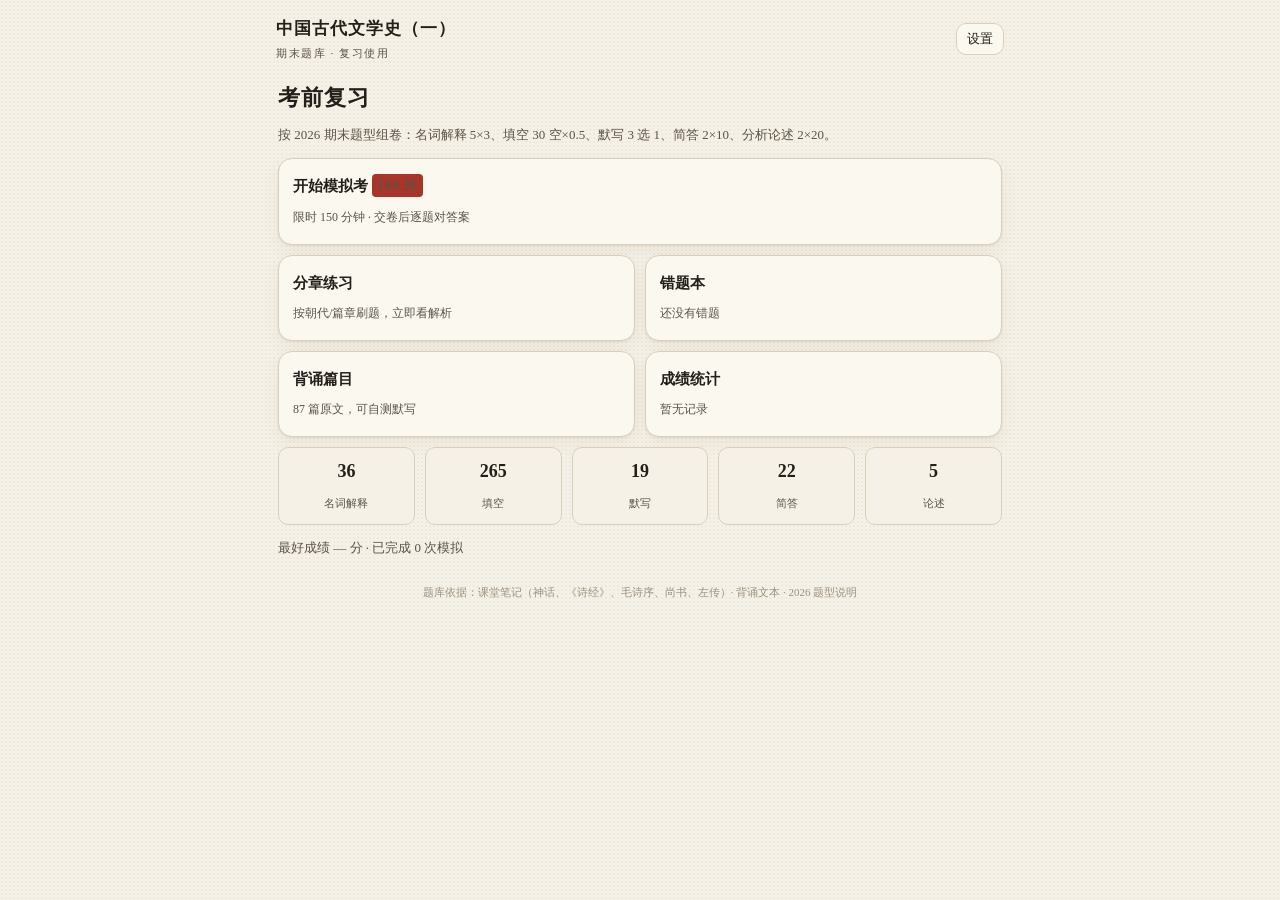
==== commit 7b66deb6: "界面：每页左上角加返回键，改首页文案，修复深链接首屏落到首页" ====
--- a/单文件版.html
+++ b/单文件版.html
@@ -40,10 +40,12 @@
 
 /* header */
 .top{display:flex;align-items:center;gap:10px;padding:14px 2px 8px}
-.brand{font-size:17px;font-weight:700;letter-spacing:.06em}
+.brand{font-size:17px;font-weight:700;letter-spacing:.06em;min-width:0}
 .brand small{display:block;font-weight:400;font-size:11px;color:var(--ink2);letter-spacing:.14em}
 .top .sp{flex:1}
 .iconbtn{border:1px solid var(--line);background:var(--paper2);color:var(--ink);border-radius:10px;padding:6px 10px;font-size:13px;cursor:pointer}
+.iconbtn.back{white-space:nowrap;padding:6px 9px}
+.bartitle{flex:1;min-width:0;overflow:hidden;text-overflow:ellipsis;white-space:nowrap}
 
 /* cards */
 .card{background:var(--paper2);border:1px solid var(--line);border-radius:var(--r);padding:16px;margin:12px 0;box-shadow:var(--shadow)}
@@ -1155,12 +1157,42 @@
   const VIEWS = {};
   let currentView = "";
 
+  // 返回栈：记录走过的路由，返回键优先回上一页；栈里没有目标时用各页声明的 fallback
+  const NAV_STACK = [];
+  let pendingBack = null;
+
+  function routeOf() {
+    const raw = (location.hash || "#/home").replace(/^#/, "");
+    const [path, qs] = raw.split("?");
+    return (path || "/home") + (qs ? "?" + qs : "");
+  }
+
   function go(hash) {
     if (location.hash === "#" + hash) render();
     else location.hash = hash;
   }
 
+  // fixed=true 时忽略返回栈，直接回 fallback（交卷后的成绩单回考试页只会被重定向回来）
+  function goBack(fallback, fixed) {
+    let target = "";
+    if (!fixed) {
+      if (NAV_STACK[NAV_STACK.length - 1] === routeOf()) NAV_STACK.pop();
+      target = NAV_STACK[NAV_STACK.length - 1] || "";
+    }
+    if (!target) target = fallback || "/home";
+    pendingBack = target; // 返回本身不再入栈，否则连按两次会原地打转
+    go(target);
+  }
+
   function render() {
+    const route = routeOf();
+    if (pendingBack !== null && route === pendingBack) pendingBack = null;
+    else if (NAV_STACK[NAV_STACK.length - 2] === route) NAV_STACK.pop(); // 浏览器后退键
+    else if (NAV_STACK[NAV_STACK.length - 1] !== route) {
+      NAV_STACK.push(route);
+      if (NAV_STACK.length > 60) NAV_STACK.shift();
+    }
+
     const raw = (location.hash || "#/home").replace(/^#/, "");
     const [path, qs] = raw.split("?");
     const name = (path || "/home").replace(/^\//, "") || "home";
@@ -1181,15 +1213,28 @@
     window.scrollTo(0, 0);
   }
 
+  /* ---------- 顶栏 ---------- */
+  // back 传路由显示返回键，传 null 表示不显示（首页）；fixed 见 goBack；confirm 为点击时的确认文案
+  function topBar(o) {
+    const opt = o || {};
+    const back = opt.back === undefined ? "/home" : opt.back;
+    const title = opt.title || "中国古代文学史（一）";
+    const sub = opt.sub === undefined ? "期末题库 · 复习使用" : opt.sub;
+    const right = opt.right === undefined ? `<button class="iconbtn" data-nav="/settings">设置</button>` : opt.right;
+    const backBtn = back
+      ? `<button class="iconbtn back" data-back="${esc(back)}"${opt.fixed ? ' data-back-fixed="1"' : ""}${
+          opt.confirm ? ` data-back-confirm="${esc(opt.confirm)}"` : ""
+        } aria-label="返回">← 返回</button>`
+      : "";
+    return `<div class="top">
+      ${backBtn}
+      <div class="brand">${esc(title)}${sub ? `<small>${esc(sub)}</small>` : ""}</div>
+      <div class="sp"></div>
+      ${right}
+    </div>`;
+  }
+
   /* ---------- 首页 ---------- */
-  function topBar(title) {
-    return `<div class="top">
-      <div class="brand">中国古代文学史（一）<small>期末题库 · 暨南大学</small></div>
-      <div class="sp"></div>
-      <button class="iconbtn" data-nav="/settings">设置</button>
-    </div>`;
-  }
-
   function viewHome(root) {
     const counts = {
       term: (window.TERMS || []).length,
@@ -1203,9 +1248,9 @@
     const wrongN = Object.keys(DB.data.mistakes).length;
     const best = h.reduce((m, x) => Math.max(m, x.total || 0), 0);
 
-    root.innerHTML = `${topBar()}
+    root.innerHTML = `${topBar({ back: null })}
     <div class="hero">
-      <h1>考前一百天，先把题做旧。</h1>
+      <h1>考前复习</h1>
       <p>按 2026 期末题型组卷：名词解释 5×3、填空 30 空×0.5、默写 3 选 1、简答 2×10、分析论述 2×20。</p>
       <div class="grid">
         <div class="tile wide" data-nav="/exam">
@@ -1479,8 +1524,15 @@
     });
   }
 
-  /* ---------- 事件委托：导航 ---------- */
+  /* ---------- 事件委托：导航与返回 ---------- */
   document.addEventListener("click", (e) => {
+    const b = e.target.closest("[data-back]");
+    if (b) {
+      if (b.dataset.backConfirm && !confirm(b.dataset.backConfirm)) return;
+      e.preventDefault();
+      goBack(b.dataset.back, b.dataset.backFixed === "1");
+      return;
+    }
     const n = e.target.closest("[data-nav]");
     if (n) {
       e.preventDefault();
@@ -1491,7 +1543,7 @@
   /* ---------- 导出 ---------- */
   window.APP = {
     DB, INDEX, getItem, norm, esc, $, $$, toast, go, render, shuffle, sample, uniqBy, chapterList, buildIndex,
-    sectionName, fmtDate, VIEWS, PUNCT_RE,
+    sectionName, fmtDate, VIEWS, PUNCT_RE, topBar, goBack,
   };
   window.VIEWS = VIEWS;
 
@@ -1504,7 +1556,9 @@
   DB.load();
   buildIndex();
   window.addEventListener("hashchange", render);
-  render();
+  // exam.js 排在本文件后面，等它的 VIEWS 注册完再首屏渲染，否则直接打开 #/exam 这类深链接会落到首页
+  if (document.readyState === "complete") render();
+  else window.addEventListener("load", render, { once: true });
 })();
 
 </script>
@@ -1658,8 +1712,8 @@
     root.innerHTML = `
     <div class="exambar">
       <div class="row">
-        <div style="font-size:13px;letter-spacing:.06em">中国古代文学史（一）· 模拟卷</div>
-        <div class="sp" style="flex:1"></div>
+        <button class="iconbtn back" data-back="/home" data-back-confirm="离开考试？已填的答案会保留，回来可以接着答，计时不会停。">← 返回</button>
+        <div class="bartitle" style="font-size:13px;letter-spacing:.06em">中国古代文学史（一）· 模拟卷</div>
         <div class="timer" id="timer">--:--</div>
       </div>
       <div class="progress"><i id="pbar"></i></div>
@@ -2086,7 +2140,8 @@
   function viewResult(root) {
     if (!session) loadSession();
     if (!session || !session.result) {
-      root.innerHTML = `<div class="empty">没有可查看的成绩。<br><button class="btn" data-nav="/home">回首页</button></div>`;
+      root.innerHTML = `${A.topBar({ title: "成绩单", sub: "", back: "/home", fixed: true })}
+        <div class="empty">没有可查看的成绩。<br><button class="btn" data-nav="/home">回首页</button></div>`;
       return;
     }
     const p = session.paper;
@@ -2094,8 +2149,8 @@
     const grade = r.total >= 90 ? "稳" : r.total >= 80 ? "不错" : r.total >= 60 ? "要补" : "危险";
     root.innerHTML = `
       <div class="exambar"><div class="row">
-        <div style="font-size:13px">成绩单</div><div style="flex:1"></div>
-        <button class="btn small ghost" data-nav="/home">首页</button>
+        <button class="iconbtn back" data-back="/home" data-back-fixed="1">← 返回</button>
+        <div class="bartitle" style="font-size:13px">成绩单</div>
       </div></div>
       <div class="card">
         <div class="score"><b>${r.total}</b><span> / 100 · ${grade}</span></div>
@@ -2411,7 +2466,7 @@
     const ch = qs.get("ch") || "";
     const type = qs.get("type") || "";
     root.innerHTML = `
-      <div class="top"><div class="brand">分章练习<small>选范围，立即批改</small></div><div style="flex:1"></div><button class="iconbtn" data-nav="/home">返回</button></div>
+      ${A.topBar({ title: "分章练习", sub: "选范围，立即批改" })}
       <div class="card">
         <h3>范围</h3>
         <select id="pch" style="width:100%"><option value="">全部章节</option>${chs.map((c) => `<option ${c === ch ? "selected" : ""}>${esc(c)}</option>`).join("")}</select>
@@ -2446,7 +2501,8 @@
 
   function renderPracticeRun(root) {
     if (practice.idx >= practice.list.length) {
-      root.innerHTML = `<div class="card" style="text-align:center">
+      root.innerHTML = `${A.topBar({ title: "这一组练完了", sub: "", back: "/practice", fixed: true })}
+        <div class="card" style="text-align:center">
         <h3>这一组练完了</h3><p class="muted">共 ${practice.list.length} 题</p>
         <div class="actions" style="justify-content:center"><button class="btn primary" data-nav="/practice">再来一组</button><button class="btn" data-nav="/mistakes">看错题</button></div></div>`;
       return;
@@ -2471,7 +2527,13 @@
       body = `<div class="stem">${esc(it.title)}</div><p class="muted" style="font-size:13px">练习模式下只练论述部分；标点请到模拟卷里练。</p><textarea class="ans" id="pans" placeholder="500 字"></textarea>`;
     }
     root.innerHTML = `
-      <div class="top"><div class="brand">练习 ${practice.idx + 1}/${practice.list.length}<small>${esc(it.ch || "")}</small></div><div style="flex:1"></div><button class="iconbtn" data-nav="/home">退出</button></div>
+    ${A.topBar({
+      title: `练习 ${practice.idx + 1}/${practice.list.length}`,
+      sub: it.ch || "",
+      back: "/practice",
+      fixed: true,
+      confirm: "退出练习？这道题的作答不会保存。",
+    })}
       <div class="q">${body}</div>
       <div class="actions"><button class="btn primary" id="pcheck">对照答案</button><button class="btn" id="pnext">下一题</button></div>
       <div id="pfb"></div>`;
@@ -2533,7 +2595,7 @@
     const title = qs.get("t") || "";
     const it = (window.TEXTS || []).find((x) => x.title === title);
     root.innerHTML = `
-      <div class="top"><div class="brand">默写自测<small>${esc(title)}</small></div><div style="flex:1"></div><button class="iconbtn" data-nav="/texts">返回</button></div>
+    ${A.topBar({ title: "默写自测", sub: title, back: "/texts" })}
       ${it ? `<div class="q"><textarea class="ans" id="rt" placeholder="默写全文或选段" style="min-height:200px"></textarea></div>
       <div class="actions"><button class="btn primary" id="rcheck">提交批改</button><button class="btn" id="rshow">直接看原文</button></div>
       <div id="rfb"></div>` : `<div class="empty">没有找到这篇</div>`}`;
